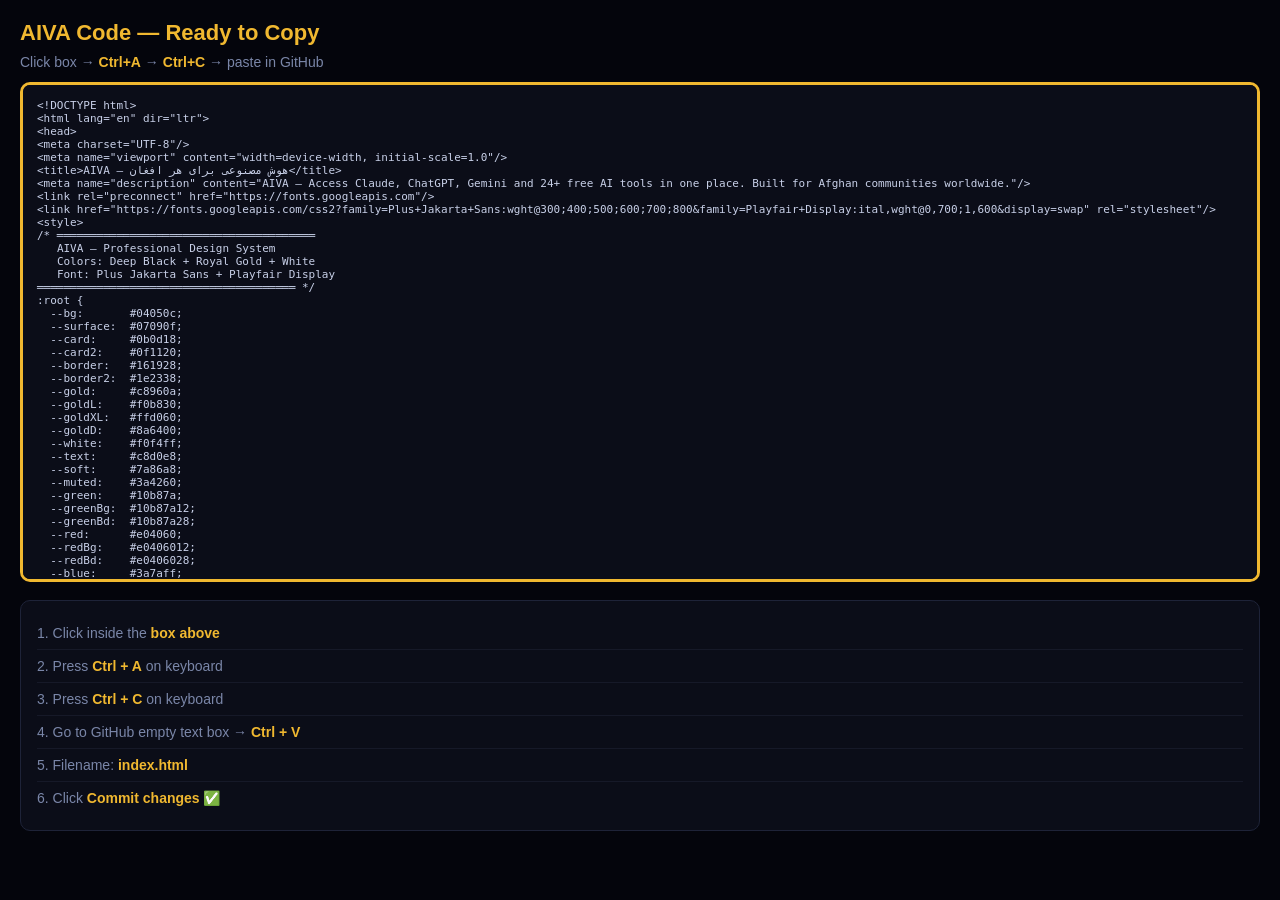
==== index.html @ d51c68e6 "Create index.html" ====
<!DOCTYPE html>

<html>
<head>
<meta charset="UTF-8"/>
<meta name="viewport" content="width=device-width, initial-scale=1.0"/>
<title>AIVA Code</title>
<style>
* { box-sizing:border-box; margin:0; padding:0; }
body { background:#04050c; font-family:sans-serif; padding:20px; }
h1 { color:#f0b830; font-size:22px; margin-bottom:8px; }
p { color:#7a86a8; font-size:14px; margin-bottom:12px; }
textarea {
  width:100%; height:500px;
  background:#0b0d18; border:3px solid #f0b830;
  color:#c8d0e8; padding:14px; border-radius:10px;
  font-size:11px; font-family:monospace; resize:none;
}
.box { background:#0b0d18; border:1px solid #1e2338; border-radius:10px; padding:16px; margin-top:14px; }
.step { font-size:14px; color:#7a86a8; padding:8px 0; border-bottom:1px solid #161928; }
.step:last-child{border:none;}
strong { color:#f0b830; }
</style>
</head>
<body>
<h1>AIVA Code — Ready to Copy</h1>
<p>Click box → <strong>Ctrl+A</strong> → <strong>Ctrl+C</strong> → paste in GitHub</p>
<textarea id="t" onclick="this.focus();this.select()">&lt;!DOCTYPE html&gt;
&lt;html lang=&quot;en&quot; dir=&quot;ltr&quot;&gt;
&lt;head&gt;
&lt;meta charset=&quot;UTF-8&quot;/&gt;
&lt;meta name=&quot;viewport&quot; content=&quot;width=device-width, initial-scale=1.0&quot;/&gt;
&lt;title&gt;AIVA — هوش مصنوعی برای هر افغان&lt;/title&gt;
&lt;meta name=&quot;description&quot; content=&quot;AIVA — Access Claude, ChatGPT, Gemini and 24+ free AI tools in one place. Built for Afghan communities worldwide.&quot;/&gt;
&lt;link rel=&quot;preconnect&quot; href=&quot;https://fonts.googleapis.com&quot;/&gt;
&lt;link href=&quot;https://fonts.googleapis.com/css2?family=Plus+Jakarta+Sans:wght@300;400;500;600;700;800&amp;family=Playfair+Display:ital,wght@0,700;1,600&amp;display=swap&quot; rel=&quot;stylesheet&quot;/&gt;
&lt;style&gt;
/* ═══════════════════════════════════════
   AIVA — Professional Design System
   Colors: Deep Black + Royal Gold + White
   Font: Plus Jakarta Sans + Playfair Display
═══════════════════════════════════════ */
:root {
  --bg:       #04050c;
  --surface:  #07090f;
  --card:     #0b0d18;
  --card2:    #0f1120;
  --border:   #161928;
  --border2:  #1e2338;
  --gold:     #c8960a;
  --goldL:    #f0b830;
  --goldXL:   #ffd060;
  --goldD:    #8a6400;
  --white:    #f0f4ff;
  --text:     #c8d0e8;
  --soft:     #7a86a8;
  --muted:    #3a4260;
  --green:    #10b87a;
  --greenBg:  #10b87a12;
  --greenBd:  #10b87a28;
  --red:      #e04060;
  --redBg:    #e0406012;
  --redBd:    #e0406028;
  --blue:     #3a7aff;
  --blueBg:   #3a7aff12;
  --blueBd:   #3a7aff28;
  --radius:   16px;
  --radiusSm: 10px;
  --shadow:   0 24px 60px rgba(0,0,0,0.5);
}

/* ── RESET ── */
*, *::before, *::after { box-sizing: border-box; margin: 0; padding: 0; }
html { scroll-behavior: smooth; }
body {
background: var(–bg);
color: var(–text);
font-family: 'Plus Jakarta Sans', sans-serif;
font-size: 15px;
line-height: 1.6;
overflow-x: hidden;
}
a { text-decoration: none; color: inherit; }
button { cursor: pointer; font-family: inherit; }
img { max-width: 100%; }
::-webkit-scrollbar { width: 5px; }
::-webkit-scrollbar-track { background: var(–bg); }
::-webkit-scrollbar-thumb { background: var(–gold)50; border-radius: 3px; }
::selection { background: var(–gold)25; color: var(–white); }

/* ── BACKGROUND ── */
.bg-wrap {
position: fixed; inset: 0; z-index: 0; pointer-events: none; overflow: hidden;
}
.bg-grid {
position: absolute; inset: 0;
background-image:
linear-gradient(var(–border) 1px, transparent 1px),
linear-gradient(90deg, var(–border) 1px, transparent 1px);
background-size: 48px 48px;
mask-image: radial-gradient(ellipse 80% 60% at 50% 0%, black 0%, transparent 80%);
opacity: .6;
}
.bg-orb1 {
position: absolute; top: -200px; left: 50%;
transform: translateX(-50%);
width: 900px; height: 600px;
background: radial-gradient(ellipse, var(–gold)0a 0%, transparent 70%);
border-radius: 50%;
animation: breathe 8s ease-in-out infinite;
}
.bg-orb2 {
position: absolute; bottom: 0; right: -100px;
width: 500px; height: 500px;
background: radial-gradient(circle, var(–blue)06 0%, transparent 70%);
border-radius: 50%;
animation: breathe 12s ease-in-out 3s infinite;
}
.bg-line {
position: absolute; top: 0; left: 50%; width: 1px; height: 40%;
background: linear-gradient(to bottom, var(–gold)30, transparent);
transform: translateX(-50%);
}
@keyframes breathe { 0%,100%{opacity:.5;transform:translateX(-50%) scale(1)} 50%{opacity:1;transform:translateX(-50%) scale(1.05)} }

/* ── LANGUAGE SWITCHER ── */
.lang-bar {
position: fixed; top: 0; left: 0; right: 0; z-index: 200;
background: var(–surface);
border-bottom: 1px solid var(–border);
padding: 0 clamp(1rem,4vw,3rem);
height: 36px;
display: flex; align-items: center; justify-content: space-between;
}
.lang-bar-left {
font-size: 12px; color: var(–muted); font-weight: 500; letter-spacing: .5px;
}
.lang-bar-left span { color: var(–gold); }
.lang-btns { display: flex; gap: 4px; }
.lang-btn {
background: transparent; border: 1px solid transparent;
color: var(–soft); padding: 3px 12px; border-radius: 6px;
font-size: 12px; font-weight: 600; letter-spacing: .5px;
transition: all .2s;
}
.lang-btn.active {
background: var(–gold)15; border-color: var(–gold)40; color: var(–goldL);
}
.lang-btn:hover:not(.active) { color: var(–text); border-color: var(–border2); }

/* ── NAV ── */
nav {
position: fixed; top: 36px; left: 0; right: 0; z-index: 100;
padding: 0 clamp(1rem,4vw,3rem);
transition: all .3s ease;
}
nav.scrolled {
background: rgba(4,5,12,.96);
backdrop-filter: blur(24px);
border-bottom: 1px solid var(–border);
box-shadow: 0 4px 40px rgba(0,0,0,.4);
}
.nav-inner {
max-width: 1280px; margin: 0 auto;
display: flex; align-items: center; justify-content: space-between;
height: 70px;
}
.logo { display: flex; align-items: center; gap: 14px; }
.logo-mark {
width: 44px; height: 44px; border-radius: 12px;
background: linear-gradient(135deg, var(–gold), var(–goldD));
display: flex; align-items: center; justify-content: center;
box-shadow: 0 0 0 1px var(–gold)30, 0 8px 32px var(–gold)25;
flex-shrink: 0;
}
.logo-mark-text {
font-size: 18px; font-weight: 800; color: #04050c;
font-family: 'Plus Jakarta Sans', sans-serif; letter-spacing: -1px;
}
.logo-text-wrap { line-height: 1; }
.logo-name {
font-size: 22px; font-weight: 800; color: var(–white);
letter-spacing: -0.5px;
}
.logo-name span { color: var(–goldL); }
.logo-tagline { font-size: 11px; color: var(–muted); letter-spacing: 2px; margin-top: 2px; }
.nav-links { display: flex; align-items: center; gap: 2px; }
.nav-link {
background: transparent; border: none;
color: var(–soft); padding: 8px 16px; border-radius: 8px;
font-size: 14px; font-weight: 500;
transition: all .2s; white-space: nowrap;
}
.nav-link:hover { color: var(–text); background: var(–card); }
.nav-cta {
background: linear-gradient(135deg, var(–gold), var(–goldD));
color: #04050c; padding: 10px 24px; border-radius: 10px;
font-size: 14px; font-weight: 700; border: none;
box-shadow: 0 4px 24px var(–gold)35;
transition: all .25s; white-space: nowrap; margin-left: 8px;
}
.nav-cta:hover { transform: translateY(-2px); box-shadow: 0 8px 32px var(–gold)50; }
.hamburger { display: none; background: none; border: none; color: var(–text); font-size: 22px; }

/* ── HERO ── */
.hero {
min-height: 100vh; display: flex; flex-direction: column;
align-items: center; justify-content: center;
padding: 180px clamp(1rem,4vw,3rem) 100px;
text-align: center; position: relative; z-index: 1;
}
.hero-badge {
display: inline-flex; align-items: center; gap: 10px;
background: var(–gold)0f; border: 1px solid var(–gold)30;
border-radius: 100px; padding: 8px 22px; margin-bottom: 36px;
animation: fadeUp .7s ease both;
}
.hero-badge-dot {
width: 6px; height: 6px; border-radius: 50%;
background: var(–green); animation: pulse 2s infinite;
}
.hero-badge-text { font-size: 13px; color: var(–goldL); font-weight: 600; letter-spacing: .5px; }
.hero-title {
font-family: 'Playfair Display', serif;
font-size: clamp(52px, 9vw, 110px);
font-weight: 700; line-height: 1.0;
color: var(–white); margin-bottom: 8px;
animation: fadeUp .8s ease .06s both;
letter-spacing: -2px;
}
.hero-title-accent {
font-style: italic; color: var(–goldL);
background: linear-gradient(90deg, var(–gold), var(–goldXL), var(–gold));
background-size: 200%; -webkit-background-clip: text;
-webkit-text-fill-color: transparent;
animation: fadeUp .8s ease .06s both, shimmer 4s linear infinite;
}
.hero-dari {
font-size: clamp(16px,2.5vw,22px); color: var(–gold);
font-weight: 300; margin-bottom: 28px; letter-spacing: 3px;
animation: fadeUp .8s ease .1s both; opacity: .8;
}
.hero-sub {
font-size: clamp(16px,2vw,19px); color: var(–soft);
max-width: 580px; line-height: 1.85; font-weight: 300;
margin-bottom: 52px; animation: fadeUp .8s ease .14s both;
}
.hero-sub strong { color: var(–text); font-weight: 600; }
.hero-actions {
display: flex; gap: 14px; flex-wrap: wrap;
justify-content: center; margin-bottom: 80px;
animation: fadeUp .8s ease .18s both;
}
.btn-gold {
background: linear-gradient(135deg, var(–gold), var(–goldD));
color: #04050c; border: none; padding: 16px 44px;
border-radius: 12px; font-size: 16px; font-weight: 700;
font-family: inherit; box-shadow: 0 8px 36px var(–gold)40;
transition: all .3s; white-space: nowrap;
}
.btn-gold:hover { transform: translateY(-3px); box-shadow: 0 14px 48px var(–gold)55; }
.btn-outline {
background: transparent; color: var(–text);
border: 1px solid var(–border2); padding: 16px 44px;
border-radius: 12px; font-size: 16px; font-weight: 500;
font-family: inherit; transition: all .3s; white-space: nowrap;
}
.btn-outline:hover { border-color: var(–gold)60; color: var(–goldL); background: var(–gold)06; }

/* ── STATS ── */
.hero-stats {
display: flex; flex-wrap: wrap; justify-content: center;
animation: fadeUp .8s ease .22s both;
border: 1px solid var(–border2); border-radius: 20px;
overflow: hidden; background: var(–card);
}
.stat-item {
padding: 24px 44px; text-align: center;
border-right: 1px solid var(–border2);
}
.stat-item:last-child { border-right: none; }
.stat-n {
font-family: 'Playfair Display', serif;
font-size: 42px; color: var(–goldL); line-height: 1; font-weight: 700;
}
.stat-l {
font-size: 11px; color: var(–muted); letter-spacing: 2px;
text-transform: uppercase; margin-top: 6px; font-weight: 600;
}

/* ── SECTION ── */
.section { position: relative; z-index: 1; }
.section-inner {
max-width: 1280px; margin: 0 auto;
padding: 90px clamp(1rem,4vw,3rem);
}
.section-header { margin-bottom: 52px; }
.section-eyebrow {
display: inline-flex; align-items: center; gap: 8px;
font-size: 12px; color: var(–gold); font-weight: 700;
letter-spacing: 3px; text-transform: uppercase; margin-bottom: 16px;
}
.section-eyebrow::before {
content: ''; width: 24px; height: 1px; background: var(–gold);
}
.section-title {
font-family: 'Playfair Display', serif;
font-size: clamp(30px, 4.5vw, 52px);
color: var(–white); font-weight: 700; margin-bottom: 16px;
letter-spacing: -1px;
}
.section-sub {
font-size: 17px; color: var(–soft); font-weight: 300;
max-width: 520px; line-height: 1.8;
}

/* ── SEARCH + FILTER ── */
.tools-controls { margin-bottom: 40px; }
.search-box {
position: relative; margin-bottom: 20px; max-width: 440px;
}
.search-icon-el {
position: absolute; left: 18px; top: 50%; transform: translateY(-50%);
color: var(–muted); font-size: 16px; pointer-events: none;
}
.search-input {
width: 100%; background: var(–card);
border: 1px solid var(–border2); border-radius: 12px;
color: var(–text); padding: 14px 18px 14px 48px;
font-family: inherit; font-size: 15px; outline: none;
transition: border-color .2s, box-shadow .2s;
}
.search-input::placeholder { color: var(–muted); }
.search-input:focus {
border-color: var(–gold)60;
box-shadow: 0 0 0 3px var(–gold)10;
}
.filter-row { display: flex; gap: 8px; flex-wrap: wrap; }
.filter-btn {
background: transparent; border: 1px solid var(–border2);
color: var(–soft); padding: 8px 18px; border-radius: 100px;
font-size: 13px; font-weight: 600; font-family: inherit;
transition: all .2s; letter-spacing: .3px;
}
.filter-btn:hover { color: var(–text); border-color: var(–border2); background: var(–card2); }
.filter-btn.active {
background: var(–gold); color: #04050c;
border-color: var(–gold); font-weight: 700;
}

/* ── TOOL CARDS ── */
.tools-grid {
display: grid;
grid-template-columns: repeat(auto-fill, minmax(290px, 1fr));
gap: 16px;
}
.tool-card {
background: var(–card); border: 1px solid var(–border2);
border-radius: var(–radius); padding: 24px;
display: flex; flex-direction: column;
transition: all .3s ease; position: relative; overflow: hidden;
cursor: pointer;
}
.tool-card::after {
content: ''; position: absolute;
top: 0; left: 0; right: 0; height: 2px;
background: linear-gradient(90deg, var(–ac, var(–gold)), transparent);
opacity: 0; transition: opacity .3s;
}
.tool-card:hover {
border-color: var(–ac, var(–gold))50;
transform: translateY(-4px);
box-shadow: 0 20px 50px rgba(0,0,0,.4), 0 0 0 1px var(–ac, var(–gold))20;
background: var(–card2);
}
.tool-card:hover::after { opacity: 1; }
.card-top {
display: flex; align-items: flex-start;
justify-content: space-between; margin-bottom: 18px;
}
.card-icon {
width: 50px; height: 50px; border-radius: 13px;
display: flex; align-items: center; justify-content: center;
font-size: 24px; flex-shrink: 0;
border: 1px solid rgba(255,255,255,.06);
}
.card-badge {
font-size: 10px; font-weight: 700; padding: 4px 10px;
border-radius: 20px; letter-spacing: 1px; text-transform: uppercase;
white-space: nowrap;
}
.badge-free { background: var(–greenBg); color: var(–green); border: 1px solid var(–greenBd); }
.badge-freemium { background: var(–gold)12; color: var(–goldL); border: 1px solid var(–gold)28; }
.badge-paid { background: var(–redBg); color: var(–red); border: 1px solid var(–redBd); }
.card-name {
font-size: 17px; font-weight: 700; color: var(–white);
margin-bottom: 3px; letter-spacing: -.3px;
}
.card-maker { font-size: 12px; color: var(–muted); font-weight: 500; margin-bottom: 12px; }
.card-desc { font-size: 13px; color: var(–soft); line-height: 1.75; flex: 1; margin-bottom: 18px; }
.card-footer { display: flex; align-items: center; justify-content: space-between; }
.card-tag {
font-size: 11px; font-weight: 600; padding: 4px 10px;
border-radius: 20px; letter-spacing: .5px;
}
.card-open {
display: flex; align-items: center; gap: 6px;
font-size: 13px; font-weight: 600; color: var(–soft);
transition: all .2s;
}
.tool-card:hover .card-open { color: var(–white); }
.card-arrow { transition: transform .2s; }
.tool-card:hover .card-arrow { transform: translateX(4px); }

/* ── DIVIDER ── */
.divider {
border: none; border-top: 1px solid var(–border);
margin: 0; position: relative; z-index: 1;
}

/* ── HOW IT WORKS ── */
.how-grid {
display: grid; grid-template-columns: repeat(auto-fill, minmax(240px, 1fr));
gap: 20px;
}
.how-card {
background: var(–card); border: 1px solid var(–border2);
border-radius: var(–radius); padding: 32px 26px;
position: relative; overflow: hidden;
}
.how-card::before {
content: attr(data-n);
position: absolute; bottom: -10px; right: 10px;
font-family: 'Playfair Display', serif;
font-size: 80px; font-weight: 700; color: var(–border2);
line-height: 1; pointer-events: none;
}
.how-icon { font-size: 32px; margin-bottom: 20px; }
.how-title { font-size: 17px; font-weight: 700; color: var(–white); margin-bottom: 10px; }
.how-desc { font-size: 14px; color: var(–soft); line-height: 1.8; }

/* ── EARN CARDS ── */
.earn-grid {
display: grid; grid-template-columns: repeat(auto-fill, minmax(260px, 1fr));
gap: 16px; margin-bottom: 40px;
}
.earn-card {
background: var(–card); border: 1px solid var(–border2);
border-radius: var(–radius); padding: 28px 24px;
position: relative;
}
.earn-top-bar {
height: 3px; border-radius: 2px; margin-bottom: 24px;
background: linear-gradient(90deg, var(–gold), var(–goldD));
}
.earn-icon { font-size: 28px; margin-bottom: 14px; }
.earn-title { font-size: 17px; font-weight: 700; color: var(–white); margin-bottom: 8px; }
.earn-desc { font-size: 13px; color: var(–soft); line-height: 1.8; margin-bottom: 14px; }
.earn-amount {
font-family: 'Playfair Display', serif;
font-size: 18px; color: var(–goldL); font-weight: 700;
}

/* ── REVENUE TABLE ── */
.rev-table-wrap {
background: var(–card); border: 1px solid var(–border2);
border-radius: var(–radius); overflow: hidden;
}
.rev-table-head {
padding: 20px 28px; border-bottom: 1px solid var(–border2);
display: flex; align-items: center; justify-content: space-between;
}
.rev-table-title { font-size: 17px; font-weight: 700; color: var(–white); }
table { width: 100%; border-collapse: collapse; }
th {
padding: 14px 20px; text-align: left;
font-size: 11px; color: var(–gold); font-weight: 700;
letter-spacing: 1.5px; text-transform: uppercase;
background: var(–surface); border-bottom: 1px solid var(–border2);
}
td { padding: 16px 20px; font-size: 14px; border-bottom: 1px solid var(–border); }
tr:last-child td { border-bottom: none; }
tr:nth-child(even) td { background: var(–surface)80; }
.td-period { color: var(–text); font-weight: 500; }
.td-muted { color: var(–muted); }
.td-earn { font-weight: 700; }

/* ── LAUNCH STEPS ── */
.steps-wrap { display: flex; flex-direction: column; gap: 14px; }
.step-card {
background: var(–card); border: 1px solid var(–border2);
border-radius: var(–radius); padding: 24px 28px;
display: flex; align-items: flex-start; gap: 22px;
transition: border-color .2s;
}
.step-card:hover { border-color: var(–gold)40; }
.step-n {
font-family: 'Playfair Display', serif;
font-size: 40px; color: var(–gold)25; line-height: 1;
flex-shrink: 0; min-width: 44px; font-weight: 700;
}
.step-line { height: 3px; width: 40px; border-radius: 2px; margin-bottom: 12px; }
.step-title { font-size: 17px; font-weight: 700; color: var(–white); margin-bottom: 8px; }
.step-desc { font-size: 14px; color: var(–soft); line-height: 1.8; }
.step-desc a { color: var(–goldL); font-weight: 600; }
.step-desc a:hover { text-decoration: underline; }
.step-pill {
display: inline-block; margin-top: 10px;
background: var(–greenBg); color: var(–green);
border: 1px solid var(–greenBd);
padding: 3px 12px; border-radius: 20px;
font-size: 12px; font-weight: 700;
}

/* ── FOOTER ── */
footer {
background: var(–surface); border-top: 1px solid var(–border);
padding: 60px clamp(1rem,4vw,3rem) 32px;
position: relative; z-index: 1;
}
.footer-inner { max-width: 1280px; margin: 0 auto; }
.footer-top {
display: grid; grid-template-columns: 1.4fr 1fr 1fr 1fr;
gap: 40px; margin-bottom: 52px;
}
.footer-brand-desc { font-size: 14px; color: var(–muted); line-height: 1.9; margin-top: 18px; max-width: 280px; }
.footer-dari { font-size: 16px; color: var(–gold)80; margin-top: 14px; letter-spacing: 1px; }
.footer-flags { display: flex; gap: 6px; flex-wrap: wrap; margin-top: 14px; font-size: 22px; }
.footer-col-title {
font-size: 11px; color: var(–gold); font-weight: 700;
letter-spacing: 3px; text-transform: uppercase; margin-bottom: 20px;
}
.footer-link {
display: block; font-size: 14px; color: var(–muted);
margin-bottom: 10px; transition: color .2s; font-weight: 400;
}
.footer-link:hover { color: var(–goldL); }
.footer-bottom {
border-top: 1px solid var(–border); padding-top: 24px;
display: flex; justify-content: space-between;
align-items: center; flex-wrap: wrap; gap: 12px;
}
.footer-copy { font-size: 13px; color: var(–muted); }
.footer-love { font-size: 13px; color: var(–muted); }
.footer-love span { color: var(–gold); }

/* ── ANIMATIONS ── */
@keyframes fadeUp { from{opacity:0;transform:translateY(30px)} to{opacity:1;transform:translateY(0)} }
@keyframes pulse { 0%,100%{opacity:1;transform:scale(1)} 50%{opacity:.4;transform:scale(.85)} }
@keyframes shimmer { from{background-position:-200% center} to{background-position:200% center} }
.fade-up { opacity:0; transform:translateY(24px); transition:opacity .7s ease, transform .7s ease; }
.fade-up.show { opacity:1; transform:translateY(0); }

/* ── DARK SECTION ── */
.section-dark { background: var(–surface); border-top: 1px solid var(–border); border-bottom: 1px solid var(–border); }

/* ── RESPONSIVE ── */
@media (max-width: 900px) {
.footer-top { grid-template-columns: 1fr 1fr; }
.nav-links { display: none; }
.hamburger { display: block; }
}
@media (max-width: 600px) {
.stat-item { padding: 18px 24px; }
.stat-n { font-size: 32px; }
.hero-actions { flex-direction: column; align-items: stretch; }
.btn-gold, .btn-outline { text-align: center; }
.footer-top { grid-template-columns: 1fr; }
.step-card { flex-direction: column; gap: 8px; }
}

/* ── NO RESULTS ── */
.no-results {
grid-column: 1/-1; text-align: center; padding: 80px 20px;
color: var(–muted);
}
.no-results-icon { font-size: 48px; margin-bottom: 16px; }
.no-results-text { font-size: 18px; font-weight: 600; color: var(–soft); margin-bottom: 8px; }
.no-results-sub { font-size: 14px; }
</style>
</head>
<body>

<!– BG –>
<div class="bg-wrap">
<div class="bg-grid"></div>
<div class="bg-orb1"></div>
<div class="bg-orb2"></div>
<div class="bg-line"></div>
</div>

<!– LANGUAGE BAR –>
<div class="lang-bar">
<div class="lang-bar-left" id="langBarText">🇦🇫 Built for <span>Afghan communities</span> worldwide</div>
<div class="lang-btns">
<button class="lang-btn active" onclick="setLang('en')">EN</button>
<button class="lang-btn" onclick="setLang('fa')">دری</button>
<button class="lang-btn" onclick="setLang('ps')">پښتو</button>
</div>
</div>

<!– NAV –>
<nav id="navbar">
<div class="nav-inner">
<a class="logo" href="#top">
<div class="logo-mark"><span class="logo-mark-text">AI</span></div>
<div class="logo-text-wrap">
<div class="logo-name">AI<span>VA</span></div>
<div class="logo-tagline" id="navTagline">هوش مصنوعی برای هر افغان</div>
</div>
</a>
<div class="nav-links" id="navLinks">
<button class="nav-link" onclick="scrollTo('tools')" id="nl1">All Tools</button>
<button class="nav-link" onclick="scrollTo('how')" id="nl2">How It Works</button>
<button class="nav-link" onclick="scrollTo('earn')" id="nl3">Earn Money</button>
<button class="nav-link" onclick="scrollTo('launch')" id="nl4">Launch Free</button>
</div>
<button class="nav-cta" id="navCta" onclick="scrollTo('tools')">Browse Free Tools →</button>
<button class="hamburger" onclick="toggleMenu()">☰</button>
</div>
</nav>

<!– HERO –>
<div class="hero" id="top">
<div class="hero-badge">
<div class="hero-badge-dot"></div>
<span class="hero-badge-text" id="heroBadge">🇦🇫 Free AI Tools for Afghan Communities</span>
</div>
<h1 class="hero-title">
<span id="heroLine1">All AI,</span><br/>
<span class="hero-title-accent" id="heroLine2">One Place</span>
</h1>
<div class="hero-dari" id="heroDari">Claude · Gemini · ChatGPT · و بیشتر</div>
<p class="hero-sub" id="heroSub">
Click any AI tool — go directly to its <strong>free version</strong>.
No account needed here. No payment. Just pick your AI and start — in Dari, Pashto or English.
</p>
<div class="hero-actions">
<button class="btn-gold" onclick="scrollTo('tools')" id="heroCta1">Browse All Free Tools →</button>
<button class="btn-outline" onclick="scrollTo('how')" id="heroCta2">How It Works</button>
</div>
<div class="hero-stats">
<div class="stat-item">
<div class="stat-n">26</div>
<div class="stat-l" id="stat1">Free AI Tools</div>
</div>
<div class="stat-item">
<div class="stat-n">$0</div>
<div class="stat-l" id="stat2">To Use</div>
</div>
<div class="stat-item">
<div class="stat-n">3</div>
<div class="stat-l" id="stat3">Languages</div>
</div>
<div class="stat-item">
<div class="stat-n">50M+</div>
<div class="stat-l" id="stat4">Afghan Speakers</div>
</div>
</div>
</div>

<!– TOOLS SECTION –>
<section class="section" id="tools">
<div class="section-inner">
<div class="section-header">
<div class="section-eyebrow" id="toolsEyebrow">26 Free Tools</div>
<h2 class="section-title" id="toolsTitle">Every Free AI Tool</h2>
<p class="section-sub" id="toolsSub">Click any card — opens the tool directly in a new tab. Free versions always shown first.</p>
</div>
<div class="tools-controls">
<div class="search-box">
<span class="search-icon-el">🔍</span>
<input class="search-input" id="searchInput" placeholder="Search AI tools…" oninput="renderTools()"/>
</div>
<div class="filter-row" id="filterRow">
<button class="filter-btn active" onclick="setFilter(this,'all')" id="f0">All</button>
<button class="filter-btn" onclick="setFilter(this,'chat')" id="f1">💬 Chat AI</button>
<button class="filter-btn" onclick="setFilter(this,'image')" id="f2">🎨 Image AI</button>
<button class="filter-btn" onclick="setFilter(this,'write')" id="f3">✍️ Writing</button>
<button class="filter-btn" onclick="setFilter(this,'code')" id="f4">💻 Coding</button>
<button class="filter-btn" onclick="setFilter(this,'video')" id="f5">🎬 Video</button>
<button class="filter-btn" onclick="setFilter(this,'voice')" id="f6">🎵 Music & Voice</button>
<button class="filter-btn" onclick="setFilter(this,'research')" id="f7">🔬 Research</button>
</div>
</div>
<div class="tools-grid" id="toolsGrid"></div>
</div>
</section>

<hr class="divider"/>

<!– HOW IT WORKS –>
<section class="section section-dark" id="how">
<div class="section-inner">
<div class="section-header">
<div class="section-eyebrow" id="howEyebrow">Simple Process</div>
<h2 class="section-title" id="howTitle">How AIVA Works</h2>
<p class="section-sub" id="howSub">Three steps. No technical knowledge needed.</p>
</div>
<div class="how-grid">
<div class="how-card fade-up" data-n="1">
<div class="how-icon">🌐</div>
<div class="how-title" id="how1t">Visit AIVA</div>
<div class="how-desc" id="how1d">Come to AIVA — your one-stop directory for every free AI tool available online. Bookmark it as your AI home base.</div>
</div>
<div class="how-card fade-up" data-n="2">
<div class="how-icon">🔍</div>
<div class="how-title" id="how2t">Find Your Tool</div>
<div class="how-desc" id="how2d">Browse by category or search by name. Filter by Chat AI, Image AI, Writing, Coding, Video and more.</div>
</div>
<div class="how-card fade-up" data-n="3">
<div class="how-icon">🚀</div>
<div class="how-title" id="how3t">Click & Use Free</div>
<div class="how-desc" id="how3d">Click any card — opens Claude, ChatGPT, Gemini or any other tool directly in a new tab. Use the free version instantly.</div>
</div>
<div class="how-card fade-up" data-n="4">
<div class="how-icon">🔖</div>
<div class="how-title" id="how4t">Come Back</div>
<div class="how-desc" id="how4d">We update the list weekly with new AI tools. Bookmark AIVA — new tools added every week so you never miss anything.</div>
</div>
</div>
</div>
</section>

<hr class="divider"/>

<!– EARN –>
<section class="section" id="earn">
<div class="section-inner">
<div class="section-header">
<div class="section-eyebrow" id="earnEyebrow">For Site Owner</div>
<h2 class="section-title" id="earnTitle">How You Earn Money</h2>
<p class="section-sub" id="earnSub">You don't build AI. You just connect people to it. Here's how the money flows.</p>
</div>
<div class="earn-grid">
<div class="earn-card fade-up">
<div class="earn-top-bar"></div>
<div class="earn-icon">📢</div>
<div class="earn-title" id="e1t">Google AdSense</div>
<div class="earn-desc" id="e1d">Show ads on your directory. Every visitor earns you money automatically. Apply once you have 50+ daily visitors. No effort after setup.</div>
<div class="earn-amount">$2–8 per 1,000 visitors</div>
</div>
<div class="earn-card fade-up" style="–earn-clr:var(–green)">
<div class="earn-top-bar" style="background:linear-gradient(90deg,var(–green),var(–greenD,#006a3a))"></div>
<div class="earn-icon">🔗</div>
<div class="earn-title" id="e2t">Affiliate Links</div>
<div class="earn-desc" id="e2d">When a visitor upgrades to Claude Pro, ChatGPT Plus, or Canva Pro through your link — you earn commission automatically.</div>
<div class="earn-amount">$10–50 per paid signup</div>
</div>
<div class="earn-card fade-up">
<div class="earn-top-bar" style="background:linear-gradient(90deg,var(–blue),#1a4aaa)"></div>
<div class="earn-icon">⭐</div>
<div class="earn-title" id="e3t">Featured Listings</div>
<div class="earn-desc" id="e3d">AI companies pay to be featured at the top of your directory. This income grows as your traffic grows. Start outreach at 5,000 visitors.</div>
<div class="earn-amount">$50–500/mo per sponsor</div>
</div>
<div class="earn-card fade-up">
<div class="earn-top-bar" style="background:linear-gradient(90deg,#a855f7,#6030a0)"></div>
<div class="earn-icon">📧</div>
<div class="earn-title" id="e4t">Newsletter</div>
<div class="earn-desc" id="e4d">Collect emails. Send a weekly "Best New AI Tools" newsletter. Sell newsletter sponsorships to AI companies at scale.</div>
<div class="earn-amount">$100–2,000/mo at scale</div>
</div>
</div>
<!– Revenue Table –>
<div class="rev-table-wrap fade-up">
<div class="rev-table-head">
<div class="rev-table-title" id="revTitle">📊 Realistic Revenue Timeline</div>
<div style="font-size:13px;color:var(–muted)" id="revNote">Conservative estimates</div>
</div>
<div style="overflow-x:auto">
<table>
<thead>
<tr>
<th id="th1">Period</th>
<th id="th2">Visitors/Month</th>
<th id="th3">AdSense</th>
<th id="th4">Affiliates</th>
<th id="th5">Total/Month</th>
</tr>
</thead>
<tbody id="revBody"></tbody>
</table>
</div>
</div>
</div>
</section>

<hr class="divider"/>

<!– LAUNCH –>
<section class="section section-dark" id="launch">
<div class="section-inner">
<div class="section-header">
<div class="section-eyebrow" id="launchEyebrow">Zero Investment</div>
<h2 class="section-title" id="launchTitle">Go Live This Weekend — Free</h2>
<p class="section-sub" id="launchSub">This file IS your complete website. Here is how to put it online for $0.</p>
</div>
<div class="steps-wrap" id="stepsWrap"></div>
</div>
</section>

<!– FOOTER –>
<footer>
<div class="footer-inner">
<div class="footer-top">
<div>
<a class="logo" href="#top">
<div class="logo-mark"><span class="logo-mark-text">AI</span></div>
<div class="logo-text-wrap">
<div class="logo-name">AI<span>VA</span></div>
<div class="logo-tagline">هوش مصنوعی برای هر افغان</div>
</div>
</a>
<p class="footer-brand-desc" id="footerDesc">Free AI tools directory for Afghan communities worldwide. All tools in one place — Dari, Pashto & English.</p>
<div class="footer-dari" id="footerDari">وا — هوش مصنوعی برای همه ❤️</div>
<div class="footer-flags">🇦🇫 🇵🇰 🇮🇷 🇩🇪 🇺🇸 🇬🇧 🇨🇦 🇦🇺</div>
</div>
<div>
<div class="footer-col-title" id="fc1">Categories</div>
<a class="footer-link" href="#tools">💬 Chat AI</a>
<a class="footer-link" href="#tools">🎨 Image AI</a>
<a class="footer-link" href="#tools">✍️ Writing</a>
<a class="footer-link" href="#tools">💻 Coding</a>
<a class="footer-link" href="#tools">🎬 Video</a>
<a class="footer-link" href="#tools">🎵 Music & Voice</a>
</div>
<div>
<div class="footer-col-title" id="fc2">For Owners</div>
<a class="footer-link" href="#earn">How to Earn</a>
<a class="footer-link" href="#launch">Launch Guide</a>
<a class="footer-link" href="https://adsense.google.com" target="_blank">Google AdSense</a>
<a class="footer-link" href="https://github.com" target="_blank">Free Hosting</a>
<a class="footer-link" href="https://vercel.com" target="_blank">Vercel (Better)</a>
</div>
<div>
<div class="footer-col-title" id="fc3">Top AI Tools</div>
<a class="footer-link" href="https://claude.ai" target="_blank">Claude</a>
<a class="footer-link" href="https://chat.openai.com" target="_blank">ChatGPT</a>
<a class="footer-link" href="https://gemini.google.com" target="_blank">Gemini</a>
<a class="footer-link" href="https://copilot.microsoft.com" target="_blank">Copilot</a>
<a class="footer-link" href="https://www.perplexity.ai" target="_blank">Perplexity</a>
</div>
</div>
<div class="footer-bottom">
<div class="footer-copy" id="footerCopy">© 2025 AIVA · Free forever · د افغان ولس خدمت ته</div>
<div class="footer-love" id="footerLove">Made with <span>❤️</span> for 50M+ Afghan speakers</div>
</div>
</div>
</footer>

<script>
/* ═══════════════════════════════════════════════════
AIVA — Complete JavaScript
• 26 AI Tools
• 3 Languages (English, Dari, Pashto)
• Search + Filter
• Scroll animations
• Revenue table
• Launch steps
═══════════════════════════════════════════════════ */

// ── TOOLS DATA ─────────────────────────────────────
const TOOLS = [
// CHAT
{name:"Claude",       maker:"Anthropic",     cat:"chat",    icon:"◆",  bg:"#1a0828", ic:"#c084fc", badge:"freemium", bl:"Free + Paid", desc:{en:"Most intelligent AI for writing, analysis & coding. Free tier with daily message limit.",fa:"هوشمندترین هوش مصنوعی برای نوشتن، تحلیل و کدنویسی. نسخه رایگان با محدودیت روزانه.",ps:"د لیکلو، تحلیل او کوډنویسۍ لپاره هوشمندترین هوش مصنوعي. وړیا نسخه."}, tag:"Best Quality", url:"https://claude.ai"},
{name:"ChatGPT",      maker:"OpenAI",        cat:"chat",    icon:"◉",  bg:"#001a0f", ic:"#10a37f", badge:"freemium", bl:"Free + Paid", desc:{en:"World's most popular AI. GPT-4o mini free. Excellent for almost any task you can think of.",fa:"محبوب‌ترین هوش مصنوعی جهان. GPT-4o رایگان. برای تقریباً هر کاری عالی است.",ps:"د نړۍ ترټولو مشهور هوش مصنوعي. GPT-4o وړیا. تقریباً د هر کار لپاره ښه."}, tag:"Most Popular", url:"https://chat.openai.com"},
{name:"Gemini",       maker:"Google",        cat:"chat",    icon:"♊",  bg:"#001428", ic:"#4a8aff", badge:"free",     bl:"Free",        desc:{en:"Google's powerful AI. Free with any Google account. Has real-time internet access for current info.",fa:"هوش مصنوعی قدرتمند گوگل. با حساب گوگل رایگان. دسترسی به اینترنت در زمان واقعی.",ps:"د ګوګل قوي هوش مصنوعي. د ګوګل اکاونټ سره وړیا. د انټرنټ سره ریال-ټایم لاسرسی."}, tag:"Has Internet", url:"https://gemini.google.com"},
{name:"Copilot",      maker:"Microsoft",     cat:"chat",    icon:"🪟",  bg:"#000f28", ic:"#0078d4", badge:"free",     bl:"Free",        desc:{en:"Microsoft's AI powered by GPT-4. Completely free with Microsoft account. Integrated with Bing.",fa:"هوش مصنوعی مایکروسافت با GPT-4. کاملاً رایگان با حساب مایکروسافت.",ps:"د مایکروسافټ هوش مصنوعي د GPT-4 سره. د مایکروسافټ اکاونټ سره بالکل وړیا."}, tag:"Free GPT-4", url:"https://copilot.microsoft.com"},
{name:"Grok",         maker:"xAI / X",       cat:"chat",    icon:"✦",  bg:"#0a0a0a", ic:"#e0e0e0", badge:"freemium", bl:"Free on X",   desc:{en:"Elon Musk's AI. Free on X (Twitter). Real-time internet access. Fewer restrictions than others.",fa:"هوش مصنوعی ایلان ماسک. در X رایگان. دسترسی به اینترنت واقعی. محدودیت کمتر.",ps:"د ایلان ماسک هوش مصنوعي. X کې وړیا. ریال-ټایم انټرنټ. لږ محدودیتونه."}, tag:"Real-time", url:"https://x.com/i/grok"},
{name:"Meta AI",      maker:"Meta",          cat:"chat",    icon:"∞",  bg:"#001a28", ic:"#0082fb", badge:"free",     bl:"Free",        desc:{en:"Meta's free AI. Available inside WhatsApp, Instagram and Facebook. No separate app needed.",fa:"هوش مصنوعی رایگان متا. در واتس‌اپ، اینستاگرام و فیسبوک موجود است.",ps:"د میټا وړیا هوش مصنوعي. د واټسپ، انسټاګرام او فیسبوک دننه شتون لري."}, tag:"On WhatsApp", url:"https://www.meta.ai"},
{name:"Mistral",      maker:"Mistral AI",    cat:"chat",    icon:"🌀",  bg:"#0a0018", ic:"#7c3aed", badge:"free",     bl:"Free",        desc:{en:"European AI alternative. Strong multilingual support. Privacy-friendly. Free to use with no limits.",fa:"جایگزین هوش مصنوعی اروپایی. پشتیبانی چندزبانه قوی. رایگان.",ps:"د اروپا هوش مصنوعي. قوي ملټي لینګوال ملاتړ. د محرمیت دوستانه. وړیا."}, tag:"Multilingual", url:"https://chat.mistral.ai"},
{name:"Perplexity",   maker:"Perplexity AI", cat:"research",icon:"🔬", bg:"#001428", ic:"#00c8e0", badge:"freemium", bl:"Free + Paid", desc:{en:"AI search engine with cited sources. Perfect for research. Shows where every answer comes from.",fa:"موتور جستجوی هوش مصنوعی با منابع ذکرشده. برای تحقیق عالی است.",ps:"د منابعو سره د هوش مصنوعي لټون انجن. د تحقیق لپاره عالي."}, tag:"Cites Sources", url:"https://www.perplexity.ai"},
{name:"You.com",      maker:"You.com",       cat:"research",icon:"🔭", bg:"#001420", ic:"#00c8a0", badge:"free",     bl:"Free",        desc:{en:"AI-powered search with multiple AI models. Free. Shows sources alongside AI answers clearly.",fa:"جستجوی مبتنی بر هوش مصنوعی با مدل‌های متعدد. رایگان. منابع را نشان می‌دهد.",ps:"د ډیرو هوش مصنوعي ماډلونو سره لټون. وړیا. منابع ښکاره کوي."}, tag:"Free Search", url:"https://you.com"},

// IMAGE
{name:"Bing Image Creator",maker:"Microsoft",cat:"image", icon:"🖼️", bg:"#000f28", ic:"#0078d4", badge:"free",     bl:"Free",        desc:{en:"DALL-E 3 image generation completely free. 15 fast credits daily. Just describe what you want.",fa:"تولید تصویر DALL-E 3 کاملاً رایگان. ۱۵ اعتبار سریع در روز.",ps:"DALL-E 3 انځور جوړول بالکل وړیا. ورځني ۱۵ چټک کریډیټونه."}, tag:"DALL-E 3 Free", url:"https://www.bing.com/images/create"},
{name:"Adobe Firefly", maker:"Adobe",        cat:"image",  icon:"🔥",  bg:"#1a0800", ic:"#ff4400", badge:"freemium",bl:"25 Free/mo",  desc:{en:"Adobe's AI image generator. 25 free monthly generations. Commercial use allowed. Professional quality.",fa:"مولد تصویر هوش مصنوعی ادوبی. ۲۵ نسل رایگان ماهانه. کیفیت حرفه‌ای.",ps:"د ادوبي هوش مصنوعي انځور جوړوونکی. ۲۵ وړیا ماهانه جنریشنونه."}, tag:"Commercial OK", url:"https://firefly.adobe.com"},
{name:"Canva AI",     maker:"Canva",         cat:"image",  icon:"✏️",  bg:"#00141a", ic:"#00c4cc", badge:"freemium",bl:"Free + Paid", desc:{en:"Design + AI in one place. Free tier includes image generation. Perfect for social media graphics.",fa:"طراحی و هوش مصنوعی در یک مکان. تولید تصویر رایگان. برای گرافیک شبکه اجتماعی.",ps:"ډیزاین + هوش مصنوعي یو ځای کې. وړیا انځور جوړول. د سوشل میډیا لپاره."}, tag:"Design + AI", url:"https://www.canva.com"},
{name:"Ideogram",     maker:"Ideogram",      cat:"image",  icon:"💡",  bg:"#140014", ic:"#c084fc", badge:"free",     bl:"10 Free/day", desc:{en:"10 free AI images per day. Best AI for text inside images. Great for posters and graphics with words.",fa:"۱۰ تصویر هوش مصنوعی رایگان در روز. بهترین برای متن داخل تصویر.",ps:"ورځني ۱۰ وړیا هوش مصنوعي انځورونه. د انځورونو دننه د متن لپاره غوره."}, tag:"Best Text AI", url:"https://ideogram.ai"},
{name:"Playground AI",maker:"Playground",   cat:"image",  icon:"🎭",  bg:"#0a0020", ic:"#8b5cf6", badge:"free",     bl:"100 Free/day",desc:{en:"100 free AI images every single day. No credit card. Multiple artistic styles to choose from.",fa:"۱۰۰ تصویر هوش مصنوعی رایگان هر روز. بدون کارت اعتباری.",ps:"هره ورځ ۱۰۰ وړیا هوش مصنوعي انځورونه. د کریډیټ کارتو پرته."}, tag:"100/Day Free", url:"https://playground.com"},

// WRITING
{name:"Grammarly",    maker:"Grammarly",     cat:"write",  icon:"✅",  bg:"#001a08", ic:"#15c39a", badge:"freemium",bl:"Free + Paid", desc:{en:"Grammar checker and writing assistant. Free tier covers all basic corrections. Works in browser.",fa:"بررسی گرامر و دستیار نوشتاری. نسخه رایگان تمام اصلاحات اساسی را پوشش می‌دهد.",ps:"ګرامر چیکر او د لیکلو مرستیال. وړیا نسخه ټولې اساسي سمونې پوښي."}, tag:"Grammar Fix", url:"https://www.grammarly.com"},
{name:"QuillBot",     maker:"QuillBot",      cat:"write",  icon:"🪶",  bg:"#001428", ic:"#4a7aff", badge:"freemium",bl:"Free + Paid", desc:{en:"Paraphrasing tool and summarizer. Free tier available. Great for non-native English writers.",fa:"ابزار بازنویسی و خلاصه‌ساز. نسخه رایگان. عالی برای غیر انگلیسی‌زبانان.",ps:"پارافریزینګ وسیله او لنډیز جوړوونکی. وړیا نسخه. د غیر انګلیسي لیکوالانو لپاره."}, tag:"Paraphrase", url:"https://quillbot.com"},
{name:"DeepL Write",  maker:"DeepL",         cat:"write",  icon:"🌍",  bg:"#000a1a", ic:"#0a63c2", badge:"free",     bl:"Free",        desc:{en:"Best-in-class AI translation and writing improvement. Supports Dari (Persian). Free to use.",fa:"بهترین ترجمه هوش مصنوعی و بهبود نوشتار. از دری پشتیبانی می‌کند. رایگان.",ps:"د ترجمې لپاره غوره هوش مصنوعي. د دري ملاتړ کوي. وړیا."}, tag:"Best Translate", url:"https://www.deepl.com/write"},

// CODE
{name:"GitHub Copilot",maker:"GitHub",      cat:"code",   icon:"🐙",  bg:"#080808", ic:"#e0e0e0", badge:"freemium",bl:"Free Tier",   desc:{en:"AI code completion inside VS Code. Free tier now available. Suggests entire functions as you type.",fa:"تکمیل کد هوش مصنوعی در VS Code. نسخه رایگان موجود. توابع کامل پیشنهاد می‌دهد.",ps:"د VS Code دننه هوش مصنوعي کوډ بشپړول. وړیا نسخه. بشپړ دندې وړاندې کوي."}, tag:"In VS Code", url:"https://github.com/features/copilot"},
{name:"Replit AI",    maker:"Replit",        cat:"code",   icon:"💻",  bg:"#000a14", ic:"#f26207", badge:"freemium",bl:"Free + Paid", desc:{en:"Code in your browser with AI assistance. Free account includes AI features. Zero installation needed.",fa:"کدنویسی در مرورگر با کمک هوش مصنوعی. حساب رایگان شامل ویژگی‌های AI. بدون نصب.",ps:"د براوزر کې د هوش مصنوعي مرسته سره کوډنویسي. وړیا اکاونټ. نصب ته اړتیا نشته."}, tag:"No Install", url:"https://replit.com"},
{name:"Phind",        maker:"Phind",         cat:"code",   icon:"⌨️",  bg:"#001428", ic:"#4a7aff", badge:"free",     bl:"Free",        desc:{en:"AI search engine built for developers. Free. Excellent answers with code examples for every question.",fa:"موتور جستجوی هوش مصنوعی برای توسعه‌دهندگان. رایگان. پاسخ‌های عالی با مثال کد.",ps:"د پرمهالونو لپاره هوش مصنوعي لټون انجن. وړیا. د کوډ مثالونو سره ښه ځوابونه."}, tag:"For Developers", url:"https://www.phind.com"},

// VIDEO
{name:"Runway Gen-3", maker:"Runway",        cat:"video",  icon:"🎬",  bg:"#0a0010", ic:"#a855f7", badge:"freemium",bl:"125 Free Cr.",desc:{en:"Professional AI video generation. 125 free credits on signup. Generate short videos from text or image.",fa:"تولید ویدیوی حرفه‌ای با هوش مصنوعی. ۱۲۵ اعتبار رایگان. ویدیوهای کوتاه از متن.",ps:"مسلکي هوش مصنوعي ویډیو جنریشن. ۱۲۵ وړیا کریډیټونه. د متن نه لنډ ویډیوګانې."}, tag:"Video Gen", url:"https://app.runwayml.com"},
{name:"CapCut",       maker:"ByteDance",     cat:"video",  icon:"🎞️",  bg:"#000a14", ic:"#00c8e0", badge:"free",     bl:"Free",        desc:{en:"Video editor with powerful AI features. Free. Auto-subtitles, background removal, AI effects, templates.",fa:"ویرایشگر ویدیو با ویژگی‌های قدرتمند هوش مصنوعی. رایگان. زیرنویس خودکار.",ps:"د هوش مصنوعي ځانګړتیاوو سره ویډیو ایډیټر. وړیا. اتوماتیک ساب ټایټلونه."}, tag:"Video Edit", url:"https://www.capcut.com"},

// VOICE & MUSIC
{name:"ElevenLabs",  maker:"ElevenLabs",    cat:"voice",  icon:"🎙️",  bg:"#0a0a00", ic:"#f0c040", badge:"freemium",bl:"10K Free/mo", desc:{en:"AI voice generation. 10,000 free characters per month. Create speech in any language. Clone voices.",fa:"تولید صدای هوش مصنوعی. ۱۰,۰۰۰ کاراکتر رایگان در ماه. ایجاد گفتار به هر زبانی.",ps:"د هوش مصنوعي غږ جوړول. ۱۰,۰۰۰ وړیا حروف ماهانه. د هرې ژبې لپاره."}, tag:"Voice Clone", url:"https://elevenlabs.io"},
{name:"Suno AI",     maker:"Suno",          cat:"voice",  icon:"🎵",  bg:"#0a0020", ic:"#c084fc", badge:"freemium",bl:"50 Free/day", desc:{en:"Create full songs with lyrics using AI. 50 free songs per day. Just describe the music you want.",fa:"ساخت آهنگ کامل با کلمات با هوش مصنوعی. ۵۰ آهنگ رایگان در روز.",ps:"د هوش مصنوعي سره بشپړ سندرې جوړول. ورځني ۵۰ وړیا سندرې."}, tag:"Make Music", url:"https://suno.com"},
{name:"Udio",        maker:"Udio",          cat:"voice",  icon:"🎶",  bg:"#0a000f", ic:"#e879f9", badge:"freemium",bl:"Free Tier",   desc:{en:"AI music generator. High quality song creation. Free tier available. Rival to Suno with unique sound.",fa:"مولد موسیقی هوش مصنوعی. ساخت آهنگ با کیفیت بالا. نسخه رایگان موجود.",ps:"د هوش مصنوعي موسیقي جوړوونکی. لوړ کیفیت سندرې جوړول. وړیا نسخه."}, tag:"High Quality", url:"https://www.udio.com"},
];

// ── LANGUAGES ─────────────────────────────────────
const LANGS = {
en: {
dir:"ltr",
langBarText:"🇦🇫 Built for <span>Afghan communities</span> worldwide",
navTagline:"AI for Afghan Communities",
nl1:"All Tools", nl2:"How It Works", nl3:"Earn Money", nl4:"Launch Free",
navCta:"Browse Free Tools →",
heroBadge:"🇦🇫 Free AI Tools for Afghan Communities",
heroLine1:"All AI,", heroLine2:"One Place",
heroDari:"Claude · Gemini · ChatGPT · and more",
heroSub:"Click any AI tool — go directly to its <strong>free version</strong>. No account needed here. No payment. Just pick your AI and start.",
heroCta1:"Browse All Free Tools →", heroCta2:"How It Works",
stat1:"Free AI Tools", stat2:"To Use", stat3:"Languages", stat4:"Afghan Speakers",
toolsEyebrow:"26 Free Tools", toolsTitle:"Every Free AI Tool",
toolsSub:"Click any card — opens the tool directly in a new tab. Free versions always shown first.",
searchPh:"Search AI tools…",
f0:"All", f1:"💬 Chat AI", f2:"🎨 Image AI", f3:"✍️ Writing", f4:"💻 Coding", f5:"🎬 Video", f6:"🎵 Music & Voice", f7:"🔬 Research",
openTxt:"Open free →",
howEyebrow:"Simple Process", howTitle:"How AIVA Works", howSub:"Three steps. No technical knowledge needed.",
how1t:"Visit AIVA", how1d:"Come to AIVA — your one-stop directory for every free AI tool online. Bookmark it as your AI home.",
how2t:"Find Your Tool", how2d:"Browse by category or search by name. Filter by Chat AI, Image AI, Writing, Coding, Video and more.",
how3t:"Click & Use Free", how3d:"Click any card — opens Claude, ChatGPT, Gemini directly in a new tab. Use the free version instantly.",
how4t:"Come Back", how4d:"We update the list weekly. New tools added every week so you never miss the latest AI.",
earnEyebrow:"For Site Owner", earnTitle:"How You Earn Money", earnSub:"You don't build AI. You connect people to it. Here's how the money flows.",
e1t:"Google AdSense", e1d:"Show ads on your directory. Every visitor earns you money automatically after setup.",
e2t:"Affiliate Links", e2d:"Visitor upgrades to Claude Pro or ChatGPT Plus through your link — you earn commission.",
e3t:"Featured Listings", e3d:"AI companies pay to be featured at the top of your directory as your traffic grows.",
e4t:"Newsletter", e4d:"Collect emails. Send weekly 'Best AI Tools' newsletter. Sell sponsorships to AI companies.",
revTitle:"📊 Realistic Revenue Timeline", revNote:"Conservative estimates",
th1:"Period", th2:"Visitors/Month", th3:"AdSense", th4:"Affiliates", th5:"Total/Month",
launchEyebrow:"Zero Investment", launchTitle:"Go Live This Weekend — Free", launchSub:"This file IS your complete website. Here is how to put it online for $0.",
footerDesc:"Free AI tools directory for Afghan communities worldwide. All tools in one place.",
footerDari:"AIVA — AI for Everyone ❤️",
fc1:"Categories", fc2:"For Owners", fc3:"Top Tools",
footerCopy:"© 2025 AIVA · Free forever · Built for Afghan communities",
footerLove:"Made with ❤️ for 50M+ Afghan speakers",
noResultsText:"No tools found", noResultsSub:"Try a different search term or category",
stepCost:"Cost:",
},
fa: {
dir:"rtl",
langBarText:"🇦🇫 برای <span>جامعه افغان</span> در سراسر جهان",
navTagline:"هوش مصنوعی برای هر افغان",
nl1:"همه ابزارها", nl2:"چگونه کار می‌کند", nl3:"کسب درآمد", nl4:"شروع رایگان",
navCta:"→ مشاهده ابزارهای رایگان",
heroBadge:"🇦🇫 ابزارهای هوش مصنوعی رایگان برای جامعه افغان",
heroLine1:"همه هوش مصنوعی،", heroLine2:"یک مکان",
heroDari:"کلود · جمینای · چت‌جی‌پی‌تی · و بیشتر",
heroSub:"روی هر ابزار هوش مصنوعی کلیک کنید — مستقیم به <strong>نسخه رایگان</strong> آن بروید. نیازی به حساب کاربری اینجا نیست.",
heroCta1:"→ مشاهده همه ابزارهای رایگان", heroCta2:"چگونه کار می‌کند",
stat1:"ابزار رایگان", stat2:"برای استفاده", stat3:"زبان", stat4:"افغانی‌زبان",
toolsEyebrow:"۲۶ ابزار رایگان", toolsTitle:"هر ابزار هوش مصنوعی رایگان",
toolsSub:"روی هر کارت کلیک کنید — مستقیم در تب جدید باز می‌شود. ابزارهای رایگان همیشه اول نشان داده می‌شوند.",
searchPh:"جستجوی ابزارهای هوش مصنوعی…",
f0:"همه", f1:"💬 چت هوش مصنوعی", f2:"🎨 تصویر هوش مصنوعی", f3:"✍️ نوشتار", f4:"💻 کدنویسی", f5:"🎬 ویدیو", f6:"🎵 موسیقی و صدا", f7:"🔬 تحقیق",
openTxt:"→ باز کردن رایگان",
howEyebrow:"فرآیند ساده", howTitle:"AIVA چگونه کار می‌کند", howSub:"سه مرحله. بدون نیاز به دانش فنی.",
how1t:"بازدید از AIVA", how1d:"به AIVA بیایید — دایرکتوری یک‌جای شما برای هر ابزار هوش مصنوعی رایگان. آن را به عنوان خانه هوش مصنوعی خود نشانک‌گذاری کنید.",
how2t:"ابزار خود را پیدا کنید", how2d:"بر اساس دسته‌بندی مرور کنید یا بر اساس نام جستجو کنید.",
how3t:"کلیک و استفاده رایگان", how3d:"روی هر کارت کلیک کنید — کلود، چت‌جی‌پی‌تی یا جمینای را مستقیم در تب جدید باز می‌کند.",
how4t:"برگردید", how4d:"ما لیست را هفتگی به‌روزرسانی می‌کنیم. ابزارهای جدید هر هفته اضافه می‌شوند.",
earnEyebrow:"برای صاحب سایت", earnTitle:"چگونه درآمد کسب کنید", earnSub:"شما هوش مصنوعی نمی‌سازید. فقط مردم را به آن متصل می‌کنید.",
e1t:"گوگل ادسنس", e1d:"تبلیغات در دایرکتوری خود نمایش دهید. هر بازدیدکننده به طور خودکار برای شما پول می‌آورد.",
e2t:"لینک‌های وابسته", e2d:"بازدیدکننده از طریق لینک شما به Claude Pro ارتقا می‌یابد — شما کمیسیون می‌گیرید.",
e3t:"آگهی‌های ویژه", e3d:"شرکت‌های هوش مصنوعی برای نمایش در بالای دایرکتوری شما پول می‌پردازند.",
e4t:"خبرنامه", e4d:"ایمیل جمع‌آوری کنید. خبرنامه هفتگی بفرستید. تبلیغات را به شرکت‌های هوش مصنوعی بفروشید.",
revTitle:"📊 جدول زمانی درآمد واقعی", revNote:"تخمین‌های محافظه‌کارانه",
th1:"دوره", th2:"بازدید/ماه", th3:"ادسنس", th4:"کمیسیون", th5:"جمع/ماه",
launchEyebrow:"بدون سرمایه‌گذاری", launchTitle:"این آخر هفته رایگان راه‌اندازی کنید", launchSub:"این فایل وب‌سایت کامل شماست. اینجا آمده است که چگونه آن را به صورت رایگان آنلاین کنید.",
footerDesc:"دایرکتوری ابزارهای رایگان هوش مصنوعی برای جوامع افغان در سراسر جهان.",
footerDari:"وا — هوش مصنوعی برای همه ❤️",
fc1:"دسته‌بندی‌ها", fc2:"برای صاحبان", fc3:"ابزارهای برتر",
footerCopy:"© ۲۰۲۵ AIVA · همیشه رایگان · برای جامعه افغان",
footerLove:"با ❤️ برای ۵۰ میلیون افغانی‌زبان",
noResultsText:"ابزاری پیدا نشد", noResultsSub:"عبارت جستجو یا دسته دیگری را امتحان کنید",
stepCost:"هزینه:",
},
ps: {
dir:"rtl",
langBarText:"🇦🇫 د <span>افغان ټولنو</span> لپاره نړۍ کې",
navTagline:"د هر افغان لپاره هوش مصنوعي",
nl1:"ټولې وسیلې", nl2:"څنګه کار کوي", nl3:"عاید ترلاسه کول", nl4:"وړیا پیل کول",
navCta:"→ وړیا وسیلې وګورئ",
heroBadge:"🇦🇫 د افغان ټولنو لپاره وړیا هوش مصنوعي وسیلې",
heroLine1:"ټول هوش مصنوعي،", heroLine2:"یو ځای",
heroDari:"کلود · جمینای · چټ جي پي ټي · او نور",
heroSub:"د هرې هوش مصنوعي وسیلې کارت کلیک کړئ — مستقیم <strong>وړیا نسخه</strong> ته لاړ شئ. دلته حساب ته اړتیا نشته.",
heroCta1:"→ ټولې وړیا وسیلې وګورئ", heroCta2:"څنګه کار کوي",
stat1:"وړیا هوش مصنوعي وسیلې", stat2:"د کارولو لپاره", stat3:"ژبې", stat4:"افغاني ویونکي",
toolsEyebrow:"۲۶ وړیا وسیلې", toolsTitle:"هره وړیا هوش مصنوعي وسیله",
toolsSub:"د هر کارت کلیک کولو سره — مستقیم نوي ټب کې خلاصیږي. وړیا نسخې تل لومړي ښودل کیږي.",
searchPh:"د هوش مصنوعي وسیلو لټون…",
f0:"ټول", f1:"💬 چټ هوش مصنوعي", f2:"🎨 انځور هوش مصنوعي", f3:"✍️ لیکل", f4:"💻 کوډنویسي", f5:"🎬 ویډیو", f6:"🎵 موسیقي او غږ", f7:"🔬 تحقیق",
openTxt:"→ وړیا خلاص کړئ",
howEyebrow:"ساده پروسه", howTitle:"AIVA څنګه کار کوي", howSub:"درې ګامونه. د تخنیکي پوهې ته اړتیا نشته.",
how1t:"AIVA ته راشئ", how1d:"AIVA ته راشئ — ستاسو د هرې وړیا هوش مصنوعي وسیلې یو ځای لارښود. دا د خپل هوش مصنوعي کور ونیسئ.",
how2t:"خپله وسیله پیدا کړئ", how2d:"د کټاګورۍ له مخې وګورئ یا د نوم له مخې لټون وکړئ.",
how3t:"کلیک کړئ او وړیا وکاروئ", how3d:"د هر کارت کلیک کول — کلود، چټ جي پي ټي، یا جمینای مستقیم نوي ټب کې خلاصوي.",
how4t:"بیرته راشئ", how4d:"موږ لیست هره اونۍ تازه کوو. هره اونۍ نوې وسیلې اضافه کیږي.",
earnEyebrow:"د سایټ مالک لپاره", earnTitle:"تاسو څنګه عاید ترلاسه کوئ", earnSub:"تاسو هوش مصنوعي نه جوړوئ. یوازې خلک ورسره وصلوئ.",
e1t:"ګوګل ادسنس", e1d:"خپل لارښود کې اشتهارات وښایئ. هر لیدونکی تاسو ته اتوماتیک پیسې راوړي.",
e2t:"د انتسابي لینکونو", e2d:"لیدونکی ستاسو د لینک له لارې Claude Pro ته اپګریډ کوي — تاسو کمیشن ترلاسه کوئ.",
e3t:"ځانګړي لیستونه", e3d:"د هوش مصنوعي شرکتونه ستاسو د لارښود په سر کې د ښودلو لپاره پیسې ورکوي.",
e4t:"خبرنامه", e4d:"بریښنالیکونه راټول کړئ. هفتني خبرنامه واستوئ. د هوش مصنوعي شرکتونو ته سپانسرشپ وپلورئ.",
revTitle:"📊 د عاید واقعي مهالویش", revNote:"محافظه‌کارانه اټکلونه",
th1:"موده", th2:"لیدونکي/میاشت", th3:"ادسنس", th4:"کمیشن", th5:"ټول/میاشت",
launchEyebrow:"سفر پرته", launchTitle:"دا اونۍ پای وړیا لانچ کړئ", launchSub:"دا فایل ستاسو بشپړ ویبسایټ دی. دلته دی چې دا $0 کې آنلاین کړئ.",
footerDesc:"د نړۍ د افغان ټولنو لپاره د وړیا هوش مصنوعي وسیلو لارښود.",
footerDari:"وا — د ټولو لپاره هوش مصنوعي ❤️",
fc1:"کټاګورۍ", fc2:"د مالکانو لپاره", fc3:"غوره وسیلې",
footerCopy:"© ۲۰۲۵ AIVA · تل وړیا · د افغان ولس لپاره",
footerLove:"د ❤️ سره د ۵۰ میلیون افغاني ویونکو لپاره",
noResultsText:"هیڅ وسیله ونه موندل شوه", noResultsSub:"بله لټون عبارت یا کټاګوري هڅه وکړئ",
stepCost:"لګښت:",
}
};

// ── REVENUE DATA ───────────────────────────────────
const REVENUE = [
{period:"Month 1–3",  visitors:"0 → 500",    adsense:"$0",         affiliate:"$0",        total:"$0",          note:"building"},
{period:"Month 4–6",  visitors:"500 → 3K",   adsense:"$5–30",      affiliate:"$20–80",    total:"$25–110",     note:"first income"},
{period:"Month 7–12", visitors:"3K → 15K",   adsense:"$30–150",    affiliate:"$100–400",  total:"$130–550",    note:"growing"},
{period:"Year 2",     visitors:"15K → 80K",  adsense:"$150–800",   affiliate:"$400–2K",   total:"$550–2,800",  note:"consistent"},
{period:"Year 3",     visitors:"80K → 300K", adsense:"$800–3K",    affiliate:"$2K–8K",    total:"$2,800–11K",  note:"scaled"},
];

// ── LAUNCH STEPS ───────────────────────────────────
const STEPS = [
{n:"1", color:"var(–gold)",  title:"Download This File",     desc:'Save this page as <strong style="color:var(–goldL)">index.html</strong> on your computer. That is your entire website — one file, zero setup needed.',  cost:"$0"},
{n:"2", color:"var(–green)", title:"Create Free GitHub Account", desc:'Go to <a href="https://github.com" target="_blank">github.com</a> → Sign up free → Create repository named exactly: <strong style="color:var(–goldL)">yourusername.github.io</strong> → Upload your index.html file.', cost:"$0 · Domain: yourusername.github.io"},
{n:"3", color:"var(–blue)",  title:"Enable GitHub Pages",    desc:"In your repo: Settings → Pages → Source: Deploy from branch → main → Save. Wait 2 minutes. Your site is <strong style=&quot;color:var(–green)&quot;>LIVE</strong>.",  cost:"$0 · Live in 2 minutes"},
{n:"4", color:"#a855f7",      title:"OR Use Vercel (Better)", desc:'Go to <a href="https://vercel.com" target="_blank">vercel.com</a> → Sign up free → Connect GitHub repo → Deploy. Your site goes live at <strong style="color:var(–goldL)">yourproject.vercel.app</strong> — looks more professional.', cost:"$0 · More professional URL"},
{n:"5", color:"var(–gold)",  title:"Apply for Google AdSense", desc:'Go to <a href="https://adsense.google.com" target="_blank">adsense.google.com</a> → Sign up → Add your site URL → Wait for approval (1–2 weeks). Paste their code into your HTML and start earning from every visitor.', cost:"$0 · Earn after approval"},
{n:"6", color:"var(–green)", title:"Share in Afghan Communities", desc:"Post in Afghan Facebook groups: Afghans in Germany, Afghan Professionals Worldwide. Post on r/Afghanistan on Reddit. Make a TikTok showing the site. First 1,000 visitors come from your community.", cost:"$0 · Your first real traffic"},
{n:"7", color:"var(–goldL)", title:"Buy Domain When You Earn First $12", desc:'Once AdSense pays you $12, go to <a href="https://namecheap.com" target="_blank">namecheap.com</a> → buy aiva.co or aivaai.com → point it to your host. Now you have a professional domain.', cost:"$12/year · Only when earning"},
];

// ── STATE ──────────────────────────────────────────
let currentLang = 'en';
let currentFilter = 'all';

// ── SET LANGUAGE ───────────────────────────────────
function setLang(lang) {
currentLang = lang;
const L = LANGS[lang];

// Direction
document.documentElement.dir = L.dir;
document.documentElement.lang = lang;

// Active button
document.querySelectorAll('.lang-btn').forEach(b => b.classList.remove('active'));
document.querySelector(`[onclick=&quot;setLang(&#x27;${lang}&#x27;)&quot;]`).classList.add('active');

// Update all text
const set = (id, html) => { const el = document.getElementById(id); if(el) el.innerHTML = html; };
const setTxt = (id, txt) => { const el = document.getElementById(id); if(el) el.textContent = txt; };

set('langBarText', L.langBarText);
setTxt('navTagline', L.navTagline);
setTxt('nl1',L.nl1); setTxt('nl2',L.nl2); setTxt('nl3',L.nl3); setTxt('nl4',L.nl4);
setTxt('navCta', L.navCta);
setTxt('heroBadge', L.heroBadge);
setTxt('heroLine1', L.heroLine1);
setTxt('heroLine2', L.heroLine2);
setTxt('heroDari', L.heroDari);
set('heroSub', L.heroSub);
setTxt('heroCta1', L.heroCta1); setTxt('heroCta2', L.heroCta2);
setTxt('stat1',L.stat1); setTxt('stat2',L.stat2); setTxt('stat3',L.stat3); setTxt('stat4',L.stat4);
setTxt('toolsEyebrow',L.toolsEyebrow); setTxt('toolsTitle',L.toolsTitle); setTxt('toolsSub',L.toolsSub);
document.getElementById('searchInput').placeholder = L.searchPh;
['f0','f1','f2','f3','f4','f5','f6','f7'].forEach((id,i) => setTxt(id, L[id]));
setTxt('howEyebrow',L.howEyebrow); setTxt('howTitle',L.howTitle); setTxt('howSub',L.howSub);
setTxt('how1t',L.how1t); setTxt('how1d',L.how1d);
setTxt('how2t',L.how2t); setTxt('how2d',L.how2d);
setTxt('how3t',L.how3t); setTxt('how3d',L.how3d);
setTxt('how4t',L.how4t); setTxt('how4d',L.how4d);
setTxt('earnEyebrow',L.earnEyebrow); setTxt('earnTitle',L.earnTitle); setTxt('earnSub',L.earnSub);
setTxt('e1t',L.e1t); setTxt('e1d',L.e1d);
setTxt('e2t',L.e2t); setTxt('e2d',L.e2d);
setTxt('e3t',L.e3t); setTxt('e3d',L.e3d);
setTxt('e4t',L.e4t); setTxt('e4d',L.e4d);
setTxt('revTitle',L.revTitle); setTxt('revNote',L.revNote);
setTxt('th1',L.th1); setTxt('th2',L.th2); setTxt('th3',L.th3); setTxt('th4',L.th4); setTxt('th5',L.th5);
setTxt('launchEyebrow',L.launchEyebrow); setTxt('launchTitle',L.launchTitle); setTxt('launchSub',L.launchSub);
setTxt('footerDesc',L.footerDesc); setTxt('footerDari',L.footerDari);
setTxt('fc1',L.fc1); setTxt('fc2',L.fc2); setTxt('fc3',L.fc3);
setTxt('footerCopy',L.footerCopy); setTxt('footerLove',L.footerLove);

renderTools();
renderRevenue();
renderSteps();
}

// ── FILTER ─────────────────────────────────────────
function setFilter(btn, cat) {
document.querySelectorAll('.filter-btn').forEach(b => b.classList.remove('active'));
btn.classList.add('active');
currentFilter = cat;
renderTools();
}

// ── RENDER TOOLS ───────────────────────────────────
function renderTools() {
const L = LANGS[currentLang];
const q = document.getElementById('searchInput').value.toLowerCase();
const grid = document.getElementById('toolsGrid');

const filtered = TOOLS.filter(t => {
const matchCat = currentFilter === 'all' || t.cat === currentFilter;
const desc = t.desc[currentLang] || t.desc.en;
const matchQ = !q || t.name.toLowerCase().includes(q) || t.maker.toLowerCase().includes(q) || desc.toLowerCase().includes(q);
return matchCat && matchQ;
});

if (!filtered.length) {
grid.innerHTML = `&lt;div class=&quot;no-results&quot;&gt; &lt;div class=&quot;no-results-icon&quot;&gt;🔍&lt;/div&gt; &lt;div class=&quot;no-results-text&quot;&gt;${L.noResultsText}&lt;/div&gt; &lt;div class=&quot;no-results-sub&quot;&gt;${L.noResultsSub}&lt;/div&gt; &lt;/div&gt;`;
return;
}

grid.innerHTML = filtered.map(t => {
const desc = t.desc[currentLang] || t.desc.en;
return ` &lt;a class=&quot;tool-card&quot; href=&quot;${t.url}&quot; target=&quot;_blank&quot; rel=&quot;noopener noreferrer&quot; style=&quot;--ac:${t.ic}&quot;&gt; &lt;div class=&quot;card-top&quot;&gt; &lt;div class=&quot;card-icon&quot; style=&quot;background:${t.bg};border-color:${t.ic}25;&quot;&gt; &lt;span style=&quot;color:${t.ic};font-size:24px&quot;&gt;${t.icon}&lt;/span&gt; &lt;/div&gt; &lt;span class=&quot;card-badge badge-${t.badge}&quot;&gt;${t.bl}&lt;/span&gt; &lt;/div&gt; &lt;div class=&quot;card-name&quot;&gt;${t.name}&lt;/div&gt; &lt;div class=&quot;card-maker&quot;&gt;by ${t.maker}&lt;/div&gt; &lt;div class=&quot;card-desc&quot;&gt;${desc}&lt;/div&gt; &lt;div class=&quot;card-footer&quot;&gt; &lt;span class=&quot;card-tag&quot; style=&quot;background:${t.ic}15;color:${t.ic};border:1px solid ${t.ic}28&quot;&gt;${t.tag}&lt;/span&gt; &lt;span class=&quot;card-open&quot;&gt; &lt;span&gt;${L.openTxt}&lt;/span&gt; &lt;span class=&quot;card-arrow&quot;&gt;→&lt;/span&gt; &lt;/span&gt; &lt;/div&gt; &lt;/a&gt;`;
}).join('');
}

// ── RENDER REVENUE ─────────────────────────────────
function renderRevenue() {
const tbody = document.getElementById('revBody');
if (!tbody) return;
const colors = ['var(–muted)','var(–soft)','var(–soft)','var(–goldL)','var(–goldL)'];
tbody.innerHTML = REVENUE.map((r,i) => `&lt;tr&gt; &lt;td class=&quot;td-period&quot;&gt;${r.period}&lt;/td&gt; &lt;td class=&quot;td-muted&quot;&gt;${r.visitors}&lt;/td&gt; &lt;td class=&quot;td-muted&quot;&gt;${r.adsense}&lt;/td&gt; &lt;td class=&quot;td-muted&quot;&gt;${r.affiliate}&lt;/td&gt; &lt;td class=&quot;td-earn&quot; style=&quot;color:${colors[i]};font-size:${i&gt;2?&#x27;16px&#x27;:&#x27;14px&#x27;}&quot;&gt;${r.total}&lt;/td&gt; &lt;/tr&gt;`).join('');
}

// ── RENDER STEPS ───────────────────────────────────
function renderSteps() {
const wrap = document.getElementById('stepsWrap');
const L = LANGS[currentLang];
if (!wrap) return;
wrap.innerHTML = STEPS.map(s => `&lt;div class=&quot;step-card fade-up show&quot;&gt; &lt;div class=&quot;step-n&quot; style=&quot;color:${s.color}30&quot;&gt;${s.n}&lt;/div&gt; &lt;div&gt; &lt;div class=&quot;step-line&quot; style=&quot;background:linear-gradient(90deg,${s.color},transparent)&quot;&gt;&lt;/div&gt; &lt;div class=&quot;step-title&quot;&gt;${s.title}&lt;/div&gt; &lt;div class=&quot;step-desc&quot;&gt;${s.desc}&lt;/div&gt; &lt;span class=&quot;step-pill&quot;&gt;${L.stepCost} ${s.cost}&lt;/span&gt; &lt;/div&gt; &lt;/div&gt;`).join('');
}

// ── SCROLL ANIMATION ───────────────────────────────
const observer = new IntersectionObserver(entries => {
entries.forEach(e => { if (e.isIntersecting) e.target.classList.add('show'); });
}, { threshold: 0.08 });
function observeAll() {
document.querySelectorAll('.fade-up:not(.show)').forEach(el => observer.observe(el));
}

// ── NAVBAR SCROLL ──────────────────────────────────
window.addEventListener('scroll', () => {
document.getElementById('navbar').classList.toggle('scrolled', window.scrollY > 50);
document.querySelectorAll('.fade-up:not(.show)').forEach(el => {
if (el.getBoundingClientRect().top < window.innerHeight - 60) el.classList.add('show');
});
});

// ── SMOOTH SCROLL ──────────────────────────────────
function scrollTo(id) {
document.getElementById(id)?.scrollIntoView({ behavior: 'smooth', block: 'start' });
}

// ── HAMBURGER ──────────────────────────────────────
function toggleMenu() {
const nl = document.getElementById('navLinks');
nl.style.display = nl.style.display === 'flex' ? 'none' : 'flex';
nl.style.flexDirection = 'column';
nl.style.position = 'absolute';
nl.style.top = '106px';
nl.style.left = '0'; nl.style.right = '0';
nl.style.background = 'rgba(4,5,12,0.98)';
nl.style.padding = '16px';
nl.style.borderBottom = '1px solid var(–border)';
nl.style.backdropFilter = 'blur(20px)';
}

// ── INIT ───────────────────────────────────────────
setLang('en');
observeAll();
</script>
</body>
</html>
</textarea>

<div class="box">
  <div class="step">1. Click inside the <strong>box above</strong></div>
  <div class="step">2. Press <strong>Ctrl + A</strong> on keyboard</div>
  <div class="step">3. Press <strong>Ctrl + C</strong> on keyboard</div>
  <div class="step">4. Go to GitHub empty text box → <strong>Ctrl + V</strong></div>
  <div class="step">5. Filename: <strong>index.html</strong></div>
  <div class="step">6. Click <strong>Commit changes</strong> ✅</div>
</div>
</body>
</html>
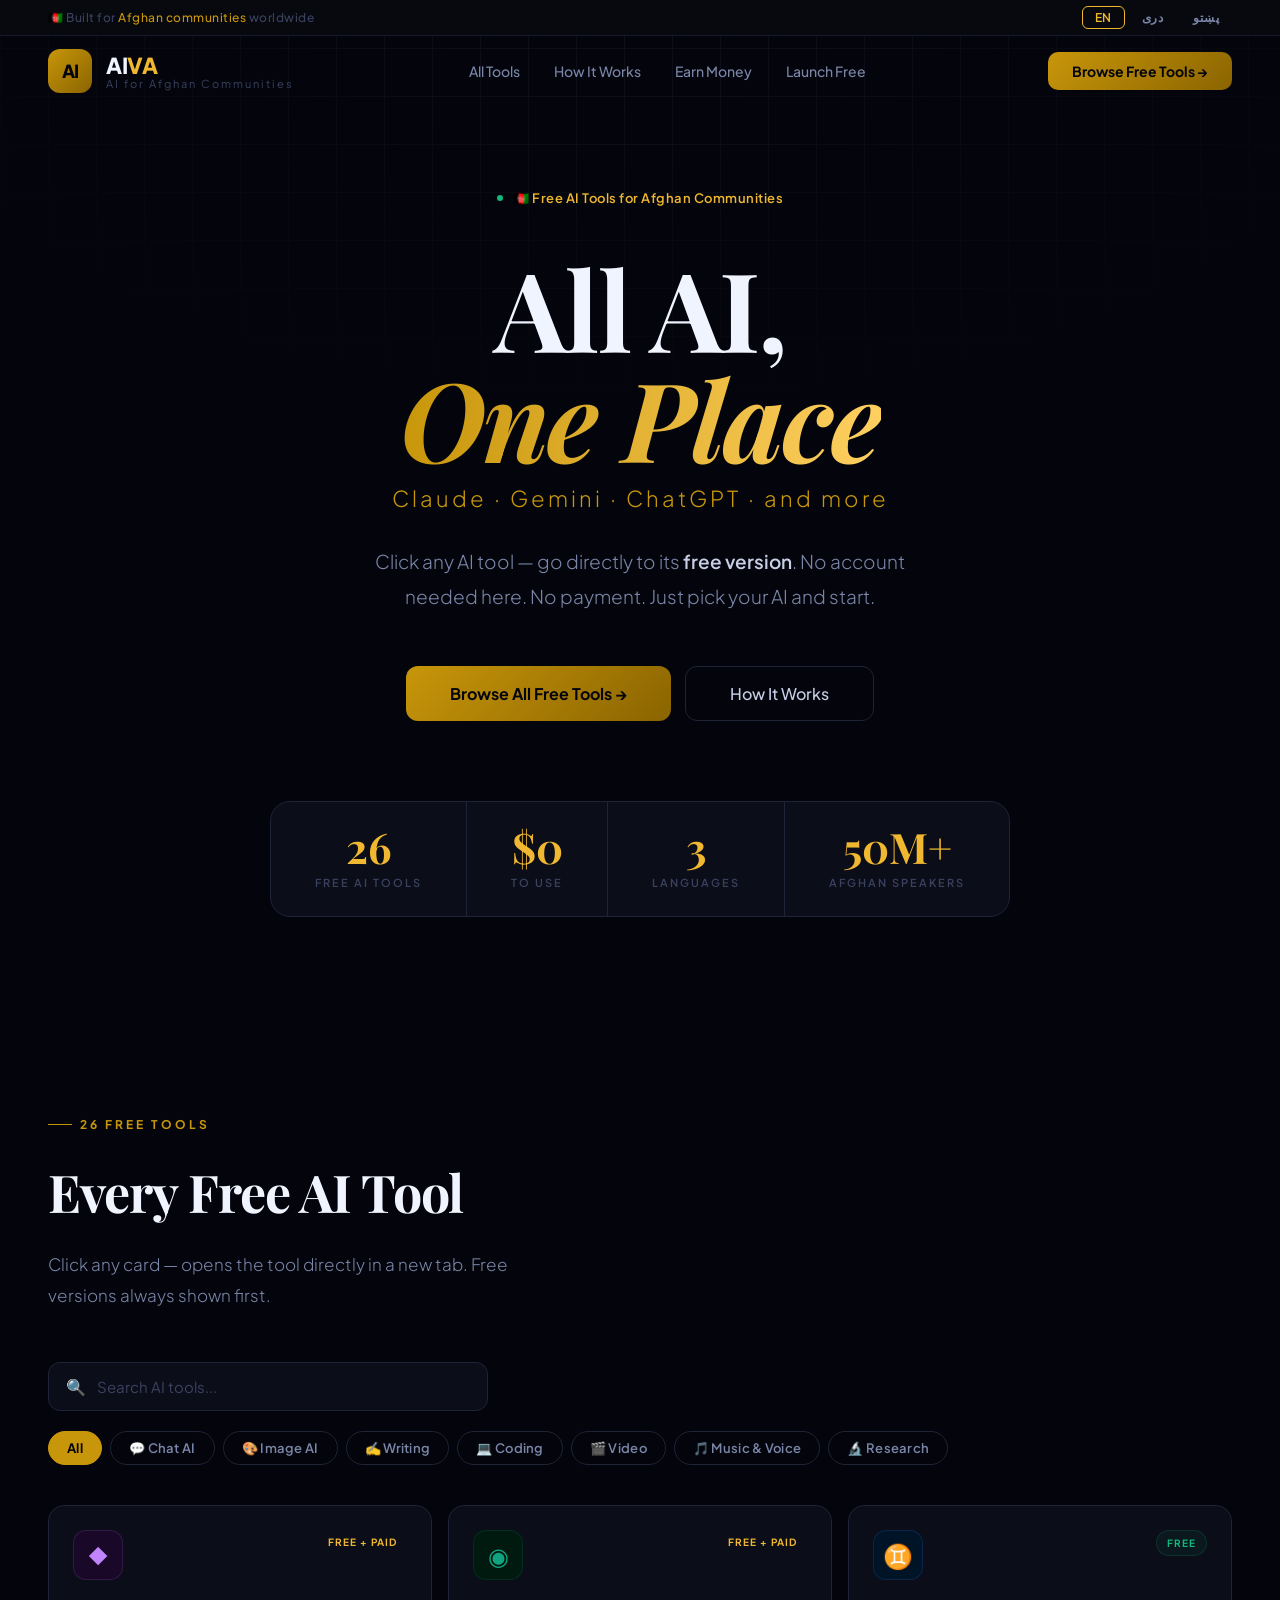
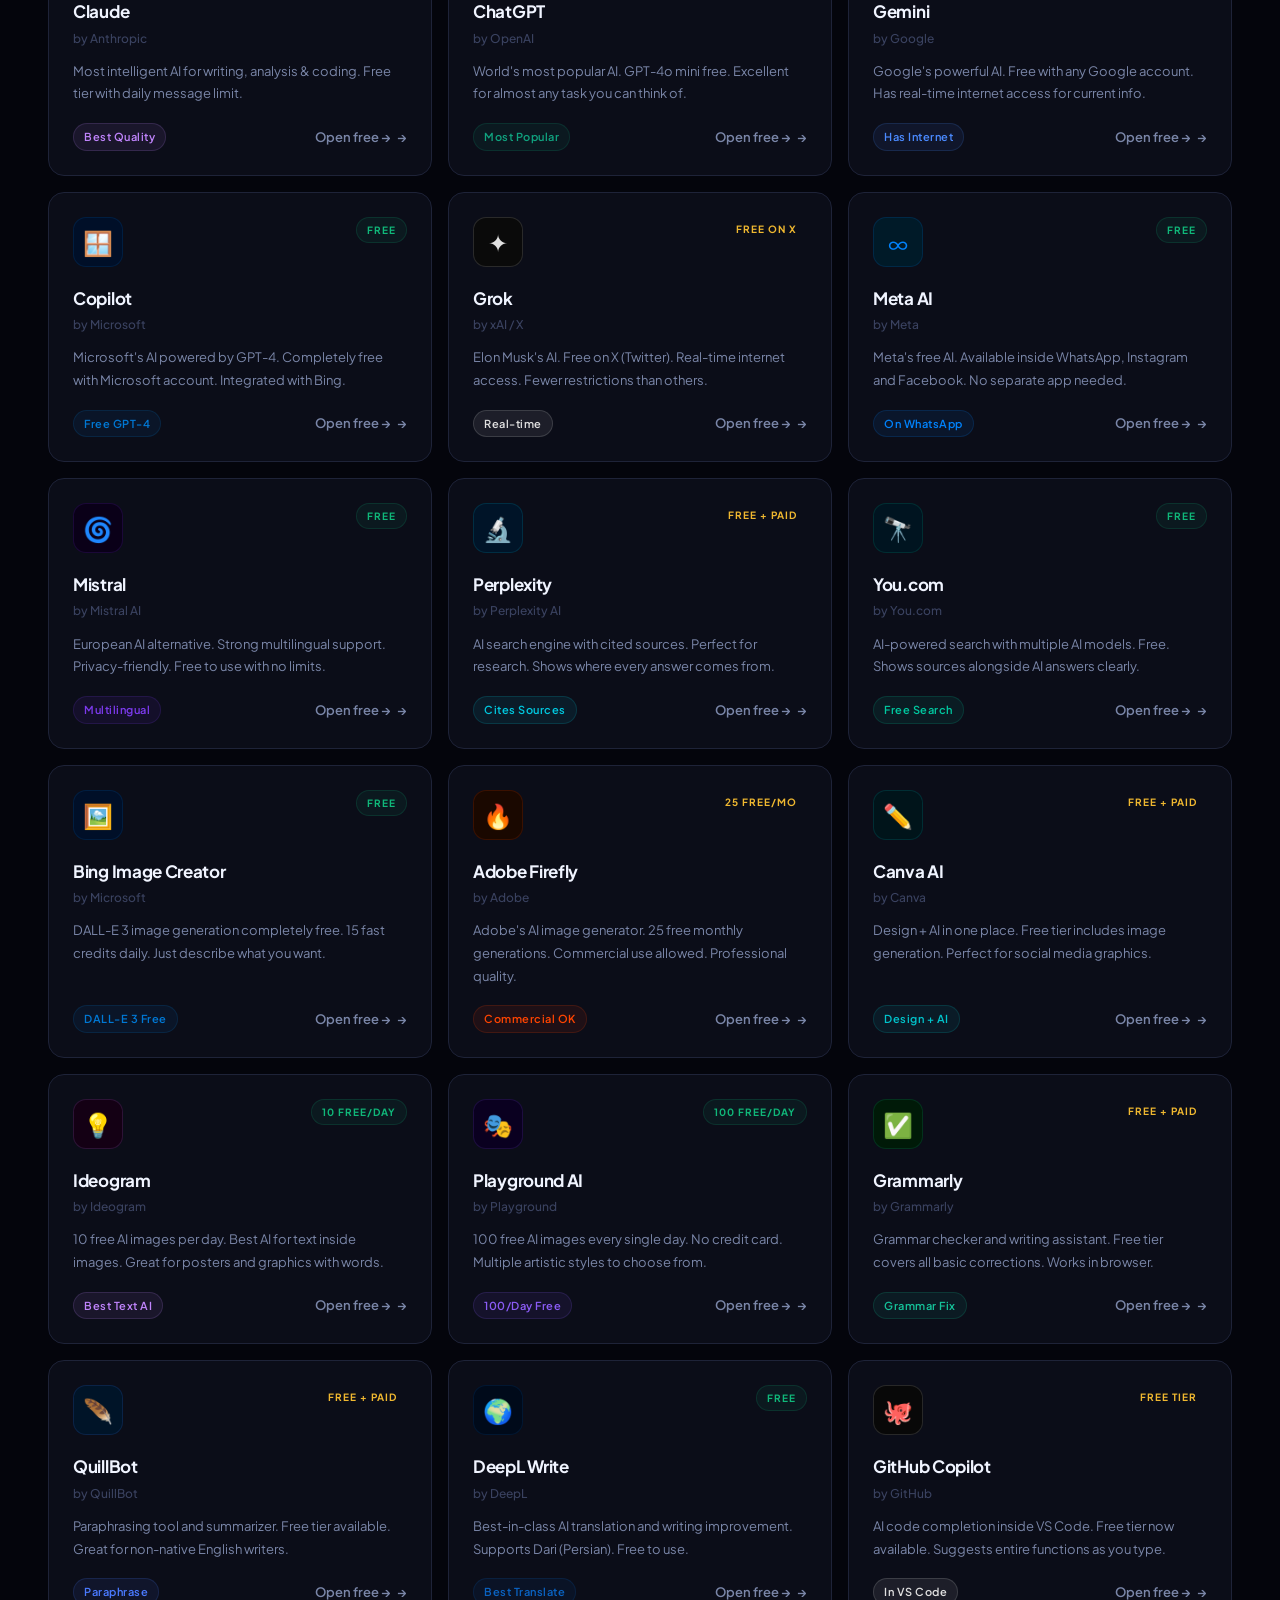
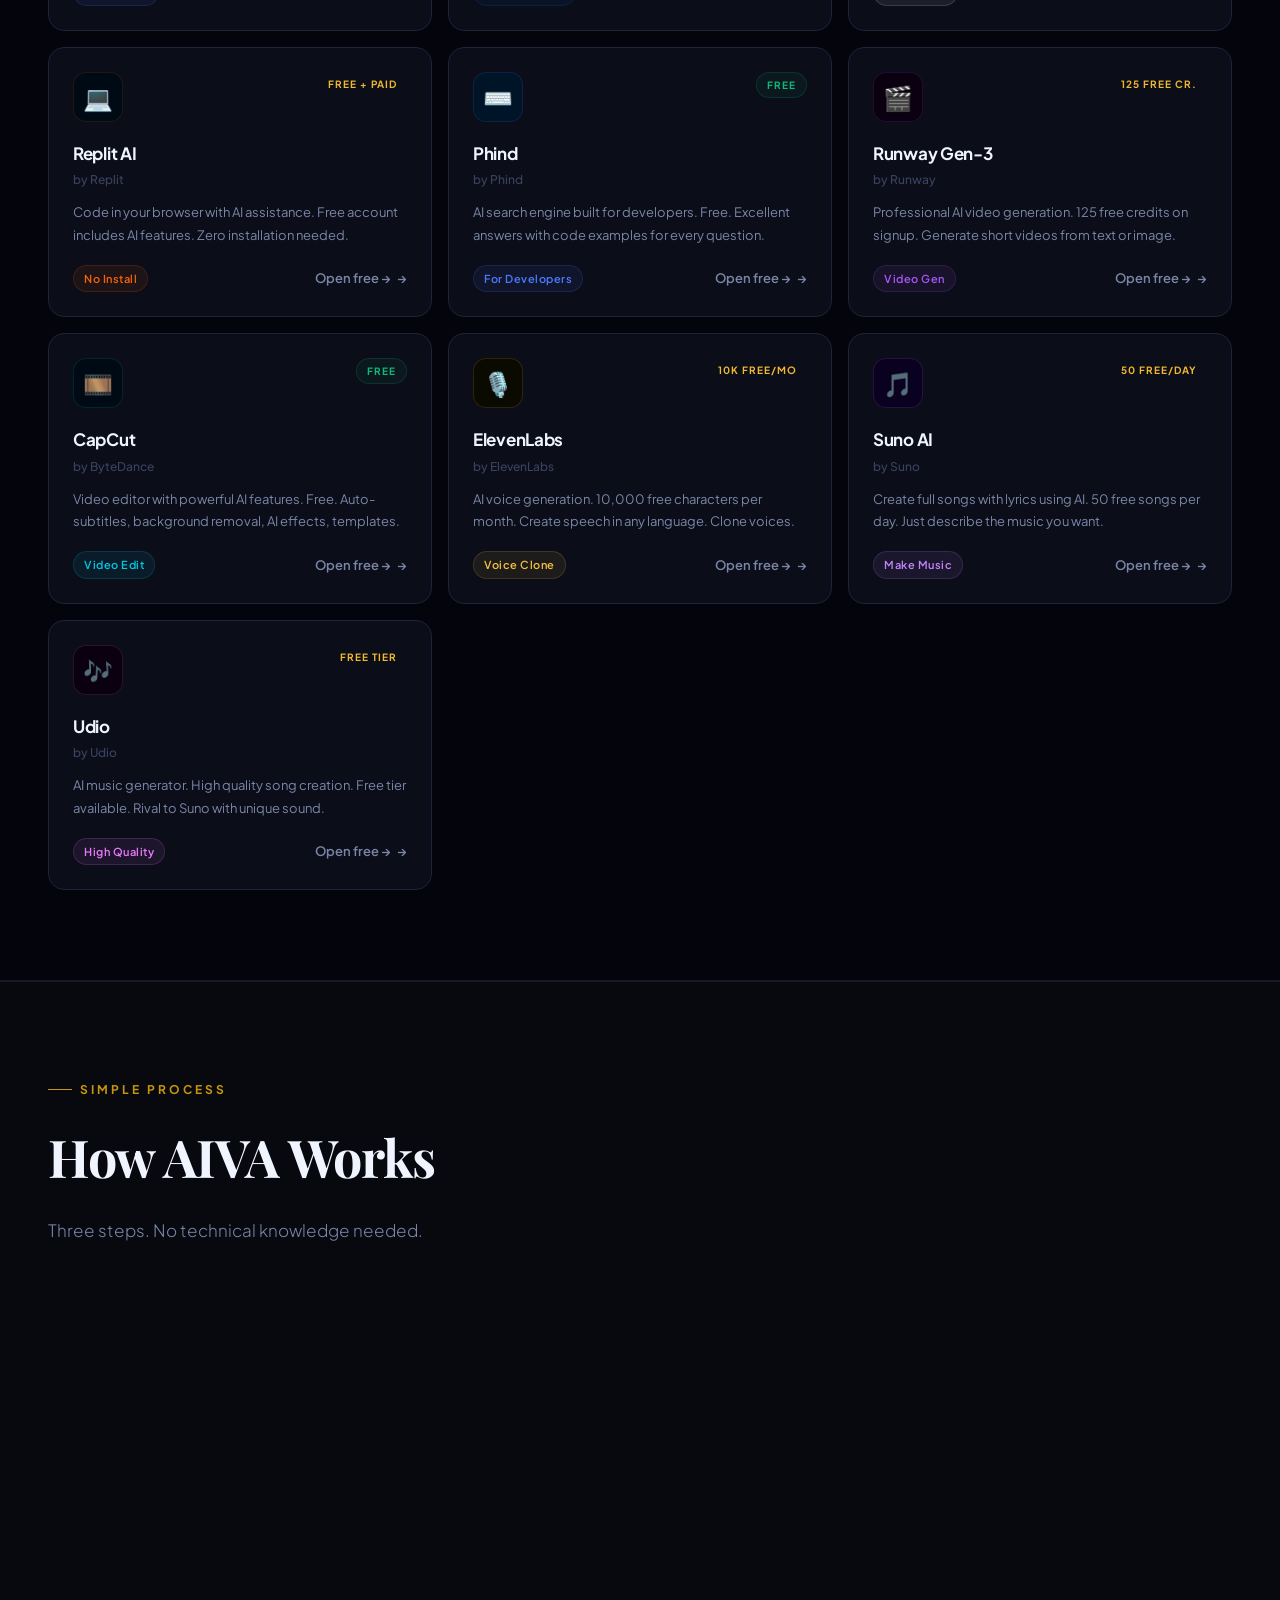
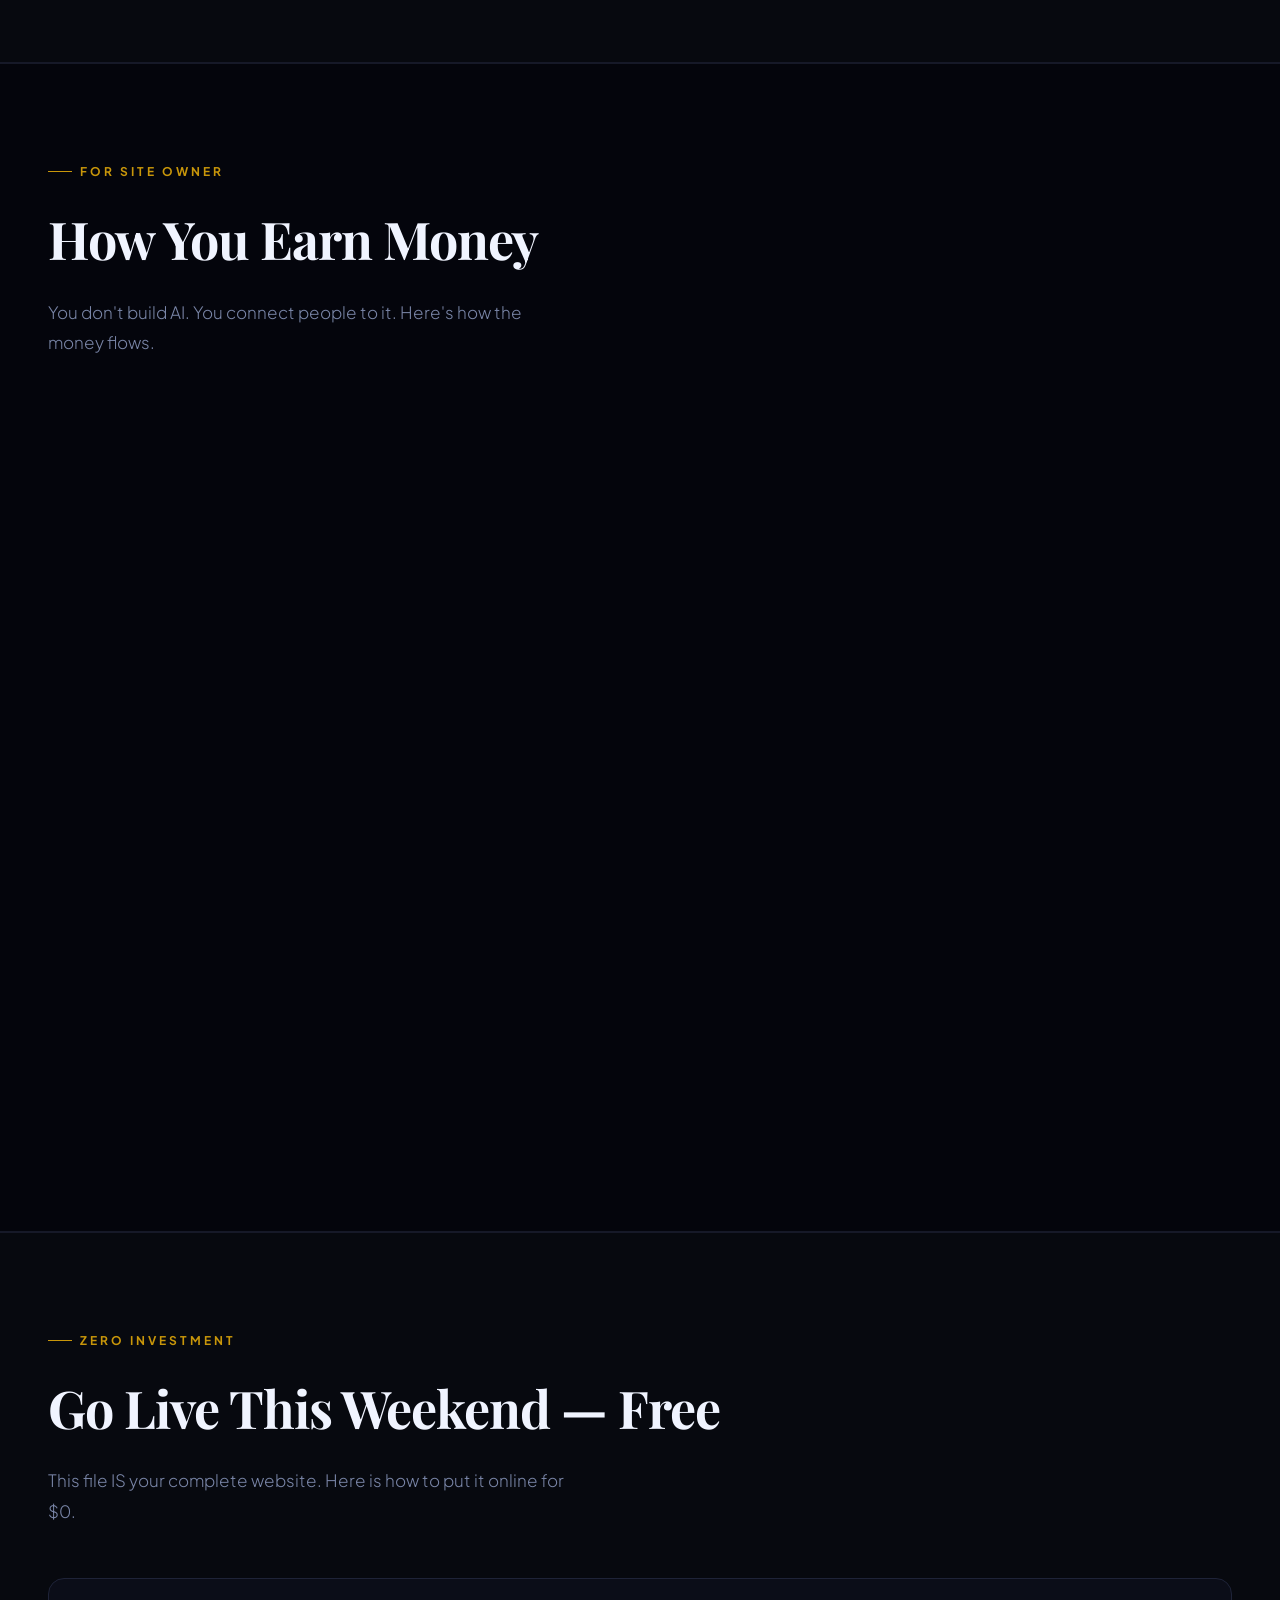
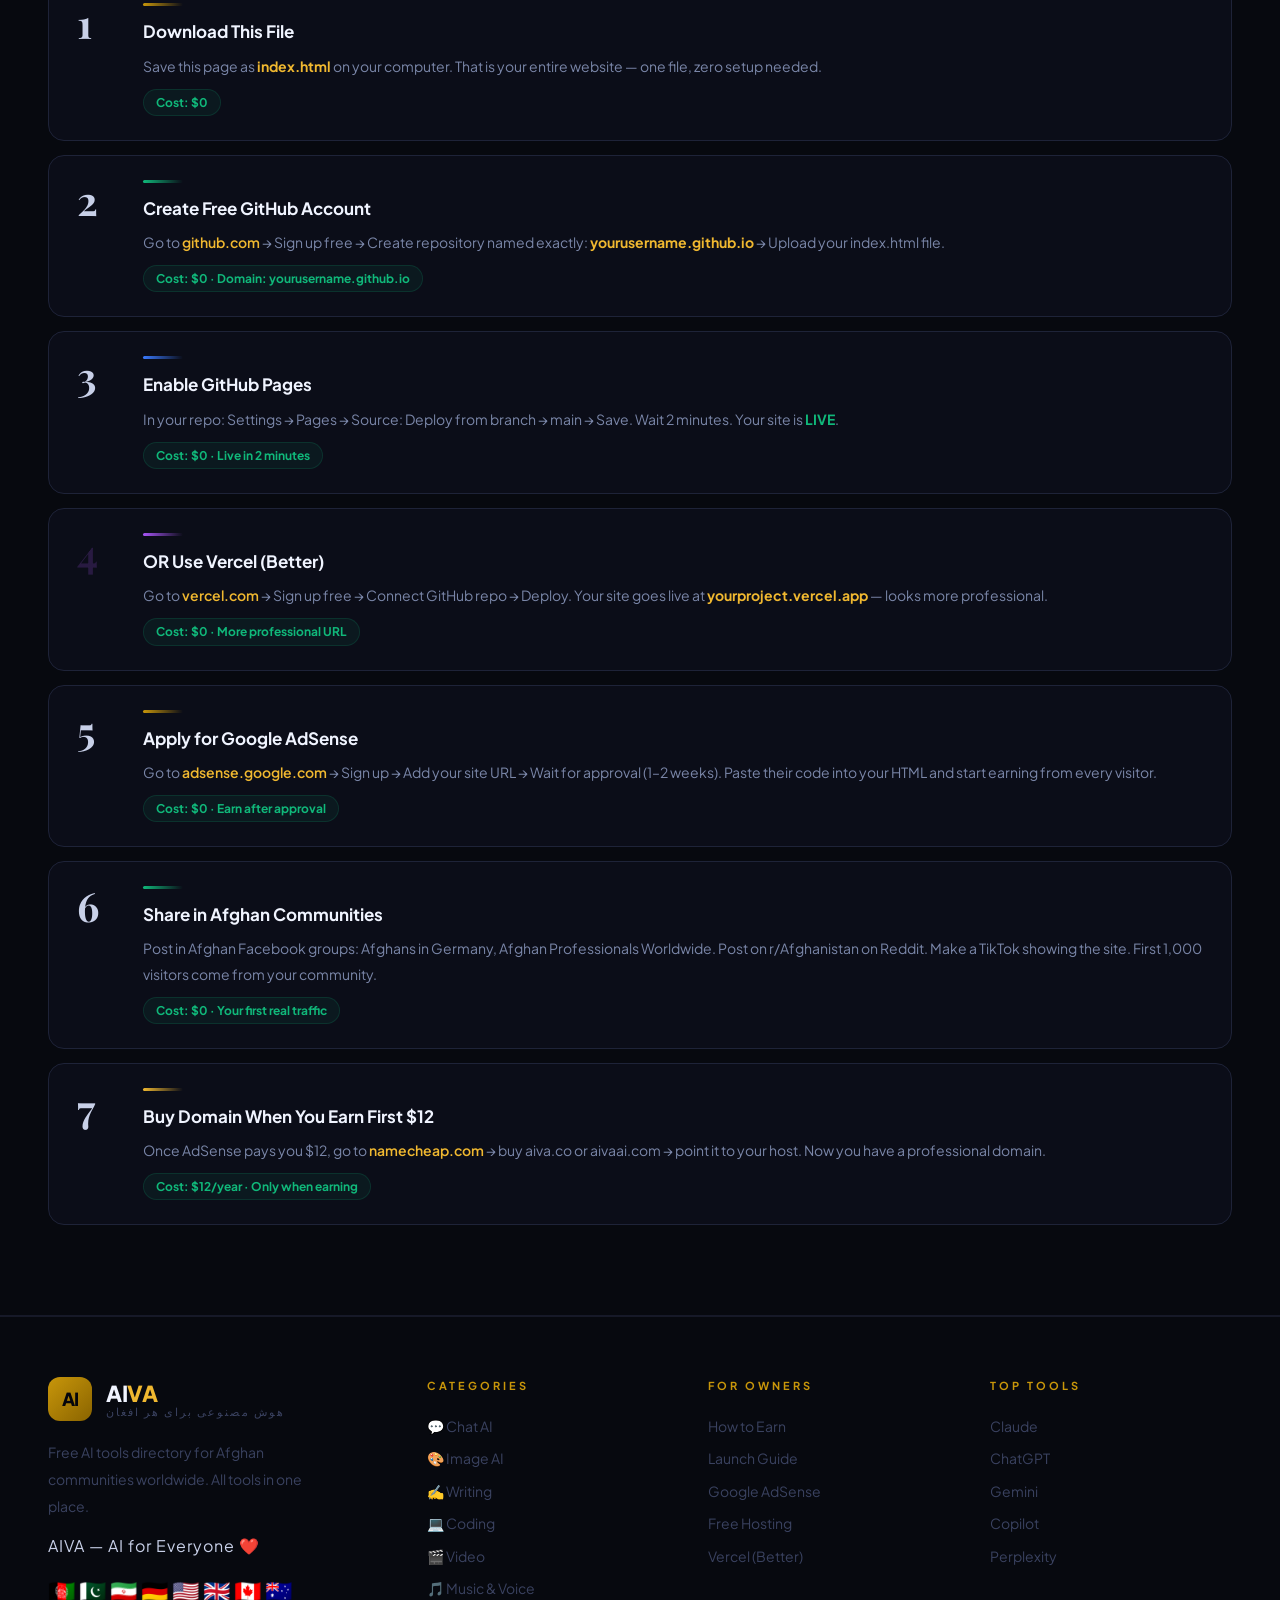
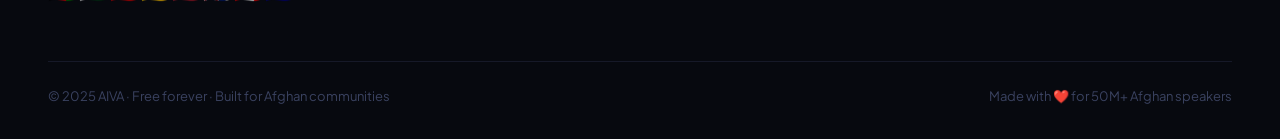
==== commit f649c2c8: "Create index.html" ====
--- a/index.html
+++ b/index.html
@@ -1,40 +1,13 @@
 <!DOCTYPE html>
-
-<html>
+<html lang="en" dir="ltr">
 <head>
 <meta charset="UTF-8"/>
 <meta name="viewport" content="width=device-width, initial-scale=1.0"/>
-<title>AIVA Code</title>
+<title>AIVA — هوش مصنوعی برای هر افغان</title>
+<meta name="description" content="AIVA — Access Claude, ChatGPT, Gemini and 24+ free AI tools in one place. Built for Afghan communities worldwide."/>
+<link rel="preconnect" href="https://fonts.googleapis.com"/>
+<link href="https://fonts.googleapis.com/css2?family=Plus+Jakarta+Sans:wght@300;400;500;600;700;800&family=Playfair+Display:ital,wght@0,700;1,600&display=swap" rel="stylesheet"/>
 <style>
-* { box-sizing:border-box; margin:0; padding:0; }
-body { background:#04050c; font-family:sans-serif; padding:20px; }
-h1 { color:#f0b830; font-size:22px; margin-bottom:8px; }
-p { color:#7a86a8; font-size:14px; margin-bottom:12px; }
-textarea {
-  width:100%; height:500px;
-  background:#0b0d18; border:3px solid #f0b830;
-  color:#c8d0e8; padding:14px; border-radius:10px;
-  font-size:11px; font-family:monospace; resize:none;
-}
-.box { background:#0b0d18; border:1px solid #1e2338; border-radius:10px; padding:16px; margin-top:14px; }
-.step { font-size:14px; color:#7a86a8; padding:8px 0; border-bottom:1px solid #161928; }
-.step:last-child{border:none;}
-strong { color:#f0b830; }
-</style>
-</head>
-<body>
-<h1>AIVA Code — Ready to Copy</h1>
-<p>Click box → <strong>Ctrl+A</strong> → <strong>Ctrl+C</strong> → paste in GitHub</p>
-<textarea id="t" onclick="this.focus();this.select()">&lt;!DOCTYPE html&gt;
-&lt;html lang=&quot;en&quot; dir=&quot;ltr&quot;&gt;
-&lt;head&gt;
-&lt;meta charset=&quot;UTF-8&quot;/&gt;
-&lt;meta name=&quot;viewport&quot; content=&quot;width=device-width, initial-scale=1.0&quot;/&gt;
-&lt;title&gt;AIVA — هوش مصنوعی برای هر افغان&lt;/title&gt;
-&lt;meta name=&quot;description&quot; content=&quot;AIVA — Access Claude, ChatGPT, Gemini and 24+ free AI tools in one place. Built for Afghan communities worldwide.&quot;/&gt;
-&lt;link rel=&quot;preconnect&quot; href=&quot;https://fonts.googleapis.com&quot;/&gt;
-&lt;link href=&quot;https://fonts.googleapis.com/css2?family=Plus+Jakarta+Sans:wght@300;400;500;600;700;800&amp;family=Playfair+Display:ital,wght@0,700;1,600&amp;display=swap&quot; rel=&quot;stylesheet&quot;/&gt;
-&lt;style&gt;
 /* ═══════════════════════════════════════
    AIVA — Professional Design System
    Colors: Deep Black + Royal Gold + White
@@ -73,476 +46,476 @@
 *, *::before, *::after { box-sizing: border-box; margin: 0; padding: 0; }
 html { scroll-behavior: smooth; }
 body {
-background: var(–bg);
-color: var(–text);
-font-family: 'Plus Jakarta Sans', sans-serif;
-font-size: 15px;
-line-height: 1.6;
-overflow-x: hidden;
+  background: var(--bg);
+  color: var(--text);
+  font-family: 'Plus Jakarta Sans', sans-serif;
+  font-size: 15px;
+  line-height: 1.6;
+  overflow-x: hidden;
 }
 a { text-decoration: none; color: inherit; }
 button { cursor: pointer; font-family: inherit; }
 img { max-width: 100%; }
 ::-webkit-scrollbar { width: 5px; }
-::-webkit-scrollbar-track { background: var(–bg); }
-::-webkit-scrollbar-thumb { background: var(–gold)50; border-radius: 3px; }
-::selection { background: var(–gold)25; color: var(–white); }
+::-webkit-scrollbar-track { background: var(--bg); }
+::-webkit-scrollbar-thumb { background: var(--gold)50; border-radius: 3px; }
+::selection { background: var(--gold)25; color: var(--white); }
 
 /* ── BACKGROUND ── */
 .bg-wrap {
-position: fixed; inset: 0; z-index: 0; pointer-events: none; overflow: hidden;
+  position: fixed; inset: 0; z-index: 0; pointer-events: none; overflow: hidden;
 }
 .bg-grid {
-position: absolute; inset: 0;
-background-image:
-linear-gradient(var(–border) 1px, transparent 1px),
-linear-gradient(90deg, var(–border) 1px, transparent 1px);
-background-size: 48px 48px;
-mask-image: radial-gradient(ellipse 80% 60% at 50% 0%, black 0%, transparent 80%);
-opacity: .6;
+  position: absolute; inset: 0;
+  background-image:
+    linear-gradient(var(--border) 1px, transparent 1px),
+    linear-gradient(90deg, var(--border) 1px, transparent 1px);
+  background-size: 48px 48px;
+  mask-image: radial-gradient(ellipse 80% 60% at 50% 0%, black 0%, transparent 80%);
+  opacity: .6;
 }
 .bg-orb1 {
-position: absolute; top: -200px; left: 50%;
-transform: translateX(-50%);
-width: 900px; height: 600px;
-background: radial-gradient(ellipse, var(–gold)0a 0%, transparent 70%);
-border-radius: 50%;
-animation: breathe 8s ease-in-out infinite;
+  position: absolute; top: -200px; left: 50%;
+  transform: translateX(-50%);
+  width: 900px; height: 600px;
+  background: radial-gradient(ellipse, var(--gold)0a 0%, transparent 70%);
+  border-radius: 50%;
+  animation: breathe 8s ease-in-out infinite;
 }
 .bg-orb2 {
-position: absolute; bottom: 0; right: -100px;
-width: 500px; height: 500px;
-background: radial-gradient(circle, var(–blue)06 0%, transparent 70%);
-border-radius: 50%;
-animation: breathe 12s ease-in-out 3s infinite;
+  position: absolute; bottom: 0; right: -100px;
+  width: 500px; height: 500px;
+  background: radial-gradient(circle, var(--blue)06 0%, transparent 70%);
+  border-radius: 50%;
+  animation: breathe 12s ease-in-out 3s infinite;
 }
 .bg-line {
-position: absolute; top: 0; left: 50%; width: 1px; height: 40%;
-background: linear-gradient(to bottom, var(–gold)30, transparent);
-transform: translateX(-50%);
+  position: absolute; top: 0; left: 50%; width: 1px; height: 40%;
+  background: linear-gradient(to bottom, var(--gold)30, transparent);
+  transform: translateX(-50%);
 }
 @keyframes breathe { 0%,100%{opacity:.5;transform:translateX(-50%) scale(1)} 50%{opacity:1;transform:translateX(-50%) scale(1.05)} }
 
 /* ── LANGUAGE SWITCHER ── */
 .lang-bar {
-position: fixed; top: 0; left: 0; right: 0; z-index: 200;
-background: var(–surface);
-border-bottom: 1px solid var(–border);
-padding: 0 clamp(1rem,4vw,3rem);
-height: 36px;
-display: flex; align-items: center; justify-content: space-between;
+  position: fixed; top: 0; left: 0; right: 0; z-index: 200;
+  background: var(--surface);
+  border-bottom: 1px solid var(--border);
+  padding: 0 clamp(1rem,4vw,3rem);
+  height: 36px;
+  display: flex; align-items: center; justify-content: space-between;
 }
 .lang-bar-left {
-font-size: 12px; color: var(–muted); font-weight: 500; letter-spacing: .5px;
-}
-.lang-bar-left span { color: var(–gold); }
+  font-size: 12px; color: var(--muted); font-weight: 500; letter-spacing: .5px;
+}
+.lang-bar-left span { color: var(--gold); }
 .lang-btns { display: flex; gap: 4px; }
 .lang-btn {
-background: transparent; border: 1px solid transparent;
-color: var(–soft); padding: 3px 12px; border-radius: 6px;
-font-size: 12px; font-weight: 600; letter-spacing: .5px;
-transition: all .2s;
+  background: transparent; border: 1px solid transparent;
+  color: var(--soft); padding: 3px 12px; border-radius: 6px;
+  font-size: 12px; font-weight: 600; letter-spacing: .5px;
+  transition: all .2s;
 }
 .lang-btn.active {
-background: var(–gold)15; border-color: var(–gold)40; color: var(–goldL);
-}
-.lang-btn:hover:not(.active) { color: var(–text); border-color: var(–border2); }
+  background: var(--gold)15; border-color: var(--gold)40; color: var(--goldL);
+}
+.lang-btn:hover:not(.active) { color: var(--text); border-color: var(--border2); }
 
 /* ── NAV ── */
 nav {
-position: fixed; top: 36px; left: 0; right: 0; z-index: 100;
-padding: 0 clamp(1rem,4vw,3rem);
-transition: all .3s ease;
+  position: fixed; top: 36px; left: 0; right: 0; z-index: 100;
+  padding: 0 clamp(1rem,4vw,3rem);
+  transition: all .3s ease;
 }
 nav.scrolled {
-background: rgba(4,5,12,.96);
-backdrop-filter: blur(24px);
-border-bottom: 1px solid var(–border);
-box-shadow: 0 4px 40px rgba(0,0,0,.4);
+  background: rgba(4,5,12,.96);
+  backdrop-filter: blur(24px);
+  border-bottom: 1px solid var(--border);
+  box-shadow: 0 4px 40px rgba(0,0,0,.4);
 }
 .nav-inner {
-max-width: 1280px; margin: 0 auto;
-display: flex; align-items: center; justify-content: space-between;
-height: 70px;
+  max-width: 1280px; margin: 0 auto;
+  display: flex; align-items: center; justify-content: space-between;
+  height: 70px;
 }
 .logo { display: flex; align-items: center; gap: 14px; }
 .logo-mark {
-width: 44px; height: 44px; border-radius: 12px;
-background: linear-gradient(135deg, var(–gold), var(–goldD));
-display: flex; align-items: center; justify-content: center;
-box-shadow: 0 0 0 1px var(–gold)30, 0 8px 32px var(–gold)25;
-flex-shrink: 0;
+  width: 44px; height: 44px; border-radius: 12px;
+  background: linear-gradient(135deg, var(--gold), var(--goldD));
+  display: flex; align-items: center; justify-content: center;
+  box-shadow: 0 0 0 1px var(--gold)30, 0 8px 32px var(--gold)25;
+  flex-shrink: 0;
 }
 .logo-mark-text {
-font-size: 18px; font-weight: 800; color: #04050c;
-font-family: 'Plus Jakarta Sans', sans-serif; letter-spacing: -1px;
+  font-size: 18px; font-weight: 800; color: #04050c;
+  font-family: 'Plus Jakarta Sans', sans-serif; letter-spacing: -1px;
 }
 .logo-text-wrap { line-height: 1; }
 .logo-name {
-font-size: 22px; font-weight: 800; color: var(–white);
-letter-spacing: -0.5px;
-}
-.logo-name span { color: var(–goldL); }
-.logo-tagline { font-size: 11px; color: var(–muted); letter-spacing: 2px; margin-top: 2px; }
+  font-size: 22px; font-weight: 800; color: var(--white);
+  letter-spacing: -0.5px;
+}
+.logo-name span { color: var(--goldL); }
+.logo-tagline { font-size: 11px; color: var(--muted); letter-spacing: 2px; margin-top: 2px; }
 .nav-links { display: flex; align-items: center; gap: 2px; }
 .nav-link {
-background: transparent; border: none;
-color: var(–soft); padding: 8px 16px; border-radius: 8px;
-font-size: 14px; font-weight: 500;
-transition: all .2s; white-space: nowrap;
-}
-.nav-link:hover { color: var(–text); background: var(–card); }
+  background: transparent; border: none;
+  color: var(--soft); padding: 8px 16px; border-radius: 8px;
+  font-size: 14px; font-weight: 500;
+  transition: all .2s; white-space: nowrap;
+}
+.nav-link:hover { color: var(--text); background: var(--card); }
 .nav-cta {
-background: linear-gradient(135deg, var(–gold), var(–goldD));
-color: #04050c; padding: 10px 24px; border-radius: 10px;
-font-size: 14px; font-weight: 700; border: none;
-box-shadow: 0 4px 24px var(–gold)35;
-transition: all .25s; white-space: nowrap; margin-left: 8px;
-}
-.nav-cta:hover { transform: translateY(-2px); box-shadow: 0 8px 32px var(–gold)50; }
-.hamburger { display: none; background: none; border: none; color: var(–text); font-size: 22px; }
+  background: linear-gradient(135deg, var(--gold), var(--goldD));
+  color: #04050c; padding: 10px 24px; border-radius: 10px;
+  font-size: 14px; font-weight: 700; border: none;
+  box-shadow: 0 4px 24px var(--gold)35;
+  transition: all .25s; white-space: nowrap; margin-left: 8px;
+}
+.nav-cta:hover { transform: translateY(-2px); box-shadow: 0 8px 32px var(--gold)50; }
+.hamburger { display: none; background: none; border: none; color: var(--text); font-size: 22px; }
 
 /* ── HERO ── */
 .hero {
-min-height: 100vh; display: flex; flex-direction: column;
-align-items: center; justify-content: center;
-padding: 180px clamp(1rem,4vw,3rem) 100px;
-text-align: center; position: relative; z-index: 1;
+  min-height: 100vh; display: flex; flex-direction: column;
+  align-items: center; justify-content: center;
+  padding: 180px clamp(1rem,4vw,3rem) 100px;
+  text-align: center; position: relative; z-index: 1;
 }
 .hero-badge {
-display: inline-flex; align-items: center; gap: 10px;
-background: var(–gold)0f; border: 1px solid var(–gold)30;
-border-radius: 100px; padding: 8px 22px; margin-bottom: 36px;
-animation: fadeUp .7s ease both;
+  display: inline-flex; align-items: center; gap: 10px;
+  background: var(--gold)0f; border: 1px solid var(--gold)30;
+  border-radius: 100px; padding: 8px 22px; margin-bottom: 36px;
+  animation: fadeUp .7s ease both;
 }
 .hero-badge-dot {
-width: 6px; height: 6px; border-radius: 50%;
-background: var(–green); animation: pulse 2s infinite;
-}
-.hero-badge-text { font-size: 13px; color: var(–goldL); font-weight: 600; letter-spacing: .5px; }
+  width: 6px; height: 6px; border-radius: 50%;
+  background: var(--green); animation: pulse 2s infinite;
+}
+.hero-badge-text { font-size: 13px; color: var(--goldL); font-weight: 600; letter-spacing: .5px; }
 .hero-title {
-font-family: 'Playfair Display', serif;
-font-size: clamp(52px, 9vw, 110px);
-font-weight: 700; line-height: 1.0;
-color: var(–white); margin-bottom: 8px;
-animation: fadeUp .8s ease .06s both;
-letter-spacing: -2px;
+  font-family: 'Playfair Display', serif;
+  font-size: clamp(52px, 9vw, 110px);
+  font-weight: 700; line-height: 1.0;
+  color: var(--white); margin-bottom: 8px;
+  animation: fadeUp .8s ease .06s both;
+  letter-spacing: -2px;
 }
 .hero-title-accent {
-font-style: italic; color: var(–goldL);
-background: linear-gradient(90deg, var(–gold), var(–goldXL), var(–gold));
-background-size: 200%; -webkit-background-clip: text;
--webkit-text-fill-color: transparent;
-animation: fadeUp .8s ease .06s both, shimmer 4s linear infinite;
+  font-style: italic; color: var(--goldL);
+  background: linear-gradient(90deg, var(--gold), var(--goldXL), var(--gold));
+  background-size: 200%; -webkit-background-clip: text;
+  -webkit-text-fill-color: transparent;
+  animation: fadeUp .8s ease .06s both, shimmer 4s linear infinite;
 }
 .hero-dari {
-font-size: clamp(16px,2.5vw,22px); color: var(–gold);
-font-weight: 300; margin-bottom: 28px; letter-spacing: 3px;
-animation: fadeUp .8s ease .1s both; opacity: .8;
+  font-size: clamp(16px,2.5vw,22px); color: var(--gold);
+  font-weight: 300; margin-bottom: 28px; letter-spacing: 3px;
+  animation: fadeUp .8s ease .1s both; opacity: .8;
 }
 .hero-sub {
-font-size: clamp(16px,2vw,19px); color: var(–soft);
-max-width: 580px; line-height: 1.85; font-weight: 300;
-margin-bottom: 52px; animation: fadeUp .8s ease .14s both;
-}
-.hero-sub strong { color: var(–text); font-weight: 600; }
+  font-size: clamp(16px,2vw,19px); color: var(--soft);
+  max-width: 580px; line-height: 1.85; font-weight: 300;
+  margin-bottom: 52px; animation: fadeUp .8s ease .14s both;
+}
+.hero-sub strong { color: var(--text); font-weight: 600; }
 .hero-actions {
-display: flex; gap: 14px; flex-wrap: wrap;
-justify-content: center; margin-bottom: 80px;
-animation: fadeUp .8s ease .18s both;
+  display: flex; gap: 14px; flex-wrap: wrap;
+  justify-content: center; margin-bottom: 80px;
+  animation: fadeUp .8s ease .18s both;
 }
 .btn-gold {
-background: linear-gradient(135deg, var(–gold), var(–goldD));
-color: #04050c; border: none; padding: 16px 44px;
-border-radius: 12px; font-size: 16px; font-weight: 700;
-font-family: inherit; box-shadow: 0 8px 36px var(–gold)40;
-transition: all .3s; white-space: nowrap;
-}
-.btn-gold:hover { transform: translateY(-3px); box-shadow: 0 14px 48px var(–gold)55; }
+  background: linear-gradient(135deg, var(--gold), var(--goldD));
+  color: #04050c; border: none; padding: 16px 44px;
+  border-radius: 12px; font-size: 16px; font-weight: 700;
+  font-family: inherit; box-shadow: 0 8px 36px var(--gold)40;
+  transition: all .3s; white-space: nowrap;
+}
+.btn-gold:hover { transform: translateY(-3px); box-shadow: 0 14px 48px var(--gold)55; }
 .btn-outline {
-background: transparent; color: var(–text);
-border: 1px solid var(–border2); padding: 16px 44px;
-border-radius: 12px; font-size: 16px; font-weight: 500;
-font-family: inherit; transition: all .3s; white-space: nowrap;
-}
-.btn-outline:hover { border-color: var(–gold)60; color: var(–goldL); background: var(–gold)06; }
+  background: transparent; color: var(--text);
+  border: 1px solid var(--border2); padding: 16px 44px;
+  border-radius: 12px; font-size: 16px; font-weight: 500;
+  font-family: inherit; transition: all .3s; white-space: nowrap;
+}
+.btn-outline:hover { border-color: var(--gold)60; color: var(--goldL); background: var(--gold)06; }
 
 /* ── STATS ── */
 .hero-stats {
-display: flex; flex-wrap: wrap; justify-content: center;
-animation: fadeUp .8s ease .22s both;
-border: 1px solid var(–border2); border-radius: 20px;
-overflow: hidden; background: var(–card);
+  display: flex; flex-wrap: wrap; justify-content: center;
+  animation: fadeUp .8s ease .22s both;
+  border: 1px solid var(--border2); border-radius: 20px;
+  overflow: hidden; background: var(--card);
 }
 .stat-item {
-padding: 24px 44px; text-align: center;
-border-right: 1px solid var(–border2);
+  padding: 24px 44px; text-align: center;
+  border-right: 1px solid var(--border2);
 }
 .stat-item:last-child { border-right: none; }
 .stat-n {
-font-family: 'Playfair Display', serif;
-font-size: 42px; color: var(–goldL); line-height: 1; font-weight: 700;
+  font-family: 'Playfair Display', serif;
+  font-size: 42px; color: var(--goldL); line-height: 1; font-weight: 700;
 }
 .stat-l {
-font-size: 11px; color: var(–muted); letter-spacing: 2px;
-text-transform: uppercase; margin-top: 6px; font-weight: 600;
+  font-size: 11px; color: var(--muted); letter-spacing: 2px;
+  text-transform: uppercase; margin-top: 6px; font-weight: 600;
 }
 
 /* ── SECTION ── */
 .section { position: relative; z-index: 1; }
 .section-inner {
-max-width: 1280px; margin: 0 auto;
-padding: 90px clamp(1rem,4vw,3rem);
+  max-width: 1280px; margin: 0 auto;
+  padding: 90px clamp(1rem,4vw,3rem);
 }
 .section-header { margin-bottom: 52px; }
 .section-eyebrow {
-display: inline-flex; align-items: center; gap: 8px;
-font-size: 12px; color: var(–gold); font-weight: 700;
-letter-spacing: 3px; text-transform: uppercase; margin-bottom: 16px;
+  display: inline-flex; align-items: center; gap: 8px;
+  font-size: 12px; color: var(--gold); font-weight: 700;
+  letter-spacing: 3px; text-transform: uppercase; margin-bottom: 16px;
 }
 .section-eyebrow::before {
-content: ''; width: 24px; height: 1px; background: var(–gold);
+  content: ''; width: 24px; height: 1px; background: var(--gold);
 }
 .section-title {
-font-family: 'Playfair Display', serif;
-font-size: clamp(30px, 4.5vw, 52px);
-color: var(–white); font-weight: 700; margin-bottom: 16px;
-letter-spacing: -1px;
+  font-family: 'Playfair Display', serif;
+  font-size: clamp(30px, 4.5vw, 52px);
+  color: var(--white); font-weight: 700; margin-bottom: 16px;
+  letter-spacing: -1px;
 }
 .section-sub {
-font-size: 17px; color: var(–soft); font-weight: 300;
-max-width: 520px; line-height: 1.8;
+  font-size: 17px; color: var(--soft); font-weight: 300;
+  max-width: 520px; line-height: 1.8;
 }
 
 /* ── SEARCH + FILTER ── */
 .tools-controls { margin-bottom: 40px; }
 .search-box {
-position: relative; margin-bottom: 20px; max-width: 440px;
+  position: relative; margin-bottom: 20px; max-width: 440px;
 }
 .search-icon-el {
-position: absolute; left: 18px; top: 50%; transform: translateY(-50%);
-color: var(–muted); font-size: 16px; pointer-events: none;
+  position: absolute; left: 18px; top: 50%; transform: translateY(-50%);
+  color: var(--muted); font-size: 16px; pointer-events: none;
 }
 .search-input {
-width: 100%; background: var(–card);
-border: 1px solid var(–border2); border-radius: 12px;
-color: var(–text); padding: 14px 18px 14px 48px;
-font-family: inherit; font-size: 15px; outline: none;
-transition: border-color .2s, box-shadow .2s;
-}
-.search-input::placeholder { color: var(–muted); }
+  width: 100%; background: var(--card);
+  border: 1px solid var(--border2); border-radius: 12px;
+  color: var(--text); padding: 14px 18px 14px 48px;
+  font-family: inherit; font-size: 15px; outline: none;
+  transition: border-color .2s, box-shadow .2s;
+}
+.search-input::placeholder { color: var(--muted); }
 .search-input:focus {
-border-color: var(–gold)60;
-box-shadow: 0 0 0 3px var(–gold)10;
+  border-color: var(--gold)60;
+  box-shadow: 0 0 0 3px var(--gold)10;
 }
 .filter-row { display: flex; gap: 8px; flex-wrap: wrap; }
 .filter-btn {
-background: transparent; border: 1px solid var(–border2);
-color: var(–soft); padding: 8px 18px; border-radius: 100px;
-font-size: 13px; font-weight: 600; font-family: inherit;
-transition: all .2s; letter-spacing: .3px;
-}
-.filter-btn:hover { color: var(–text); border-color: var(–border2); background: var(–card2); }
+  background: transparent; border: 1px solid var(--border2);
+  color: var(--soft); padding: 8px 18px; border-radius: 100px;
+  font-size: 13px; font-weight: 600; font-family: inherit;
+  transition: all .2s; letter-spacing: .3px;
+}
+.filter-btn:hover { color: var(--text); border-color: var(--border2); background: var(--card2); }
 .filter-btn.active {
-background: var(–gold); color: #04050c;
-border-color: var(–gold); font-weight: 700;
+  background: var(--gold); color: #04050c;
+  border-color: var(--gold); font-weight: 700;
 }
 
 /* ── TOOL CARDS ── */
 .tools-grid {
-display: grid;
-grid-template-columns: repeat(auto-fill, minmax(290px, 1fr));
-gap: 16px;
+  display: grid;
+  grid-template-columns: repeat(auto-fill, minmax(290px, 1fr));
+  gap: 16px;
 }
 .tool-card {
-background: var(–card); border: 1px solid var(–border2);
-border-radius: var(–radius); padding: 24px;
-display: flex; flex-direction: column;
-transition: all .3s ease; position: relative; overflow: hidden;
-cursor: pointer;
+  background: var(--card); border: 1px solid var(--border2);
+  border-radius: var(--radius); padding: 24px;
+  display: flex; flex-direction: column;
+  transition: all .3s ease; position: relative; overflow: hidden;
+  cursor: pointer;
 }
 .tool-card::after {
-content: ''; position: absolute;
-top: 0; left: 0; right: 0; height: 2px;
-background: linear-gradient(90deg, var(–ac, var(–gold)), transparent);
-opacity: 0; transition: opacity .3s;
+  content: ''; position: absolute;
+  top: 0; left: 0; right: 0; height: 2px;
+  background: linear-gradient(90deg, var(--ac, var(--gold)), transparent);
+  opacity: 0; transition: opacity .3s;
 }
 .tool-card:hover {
-border-color: var(–ac, var(–gold))50;
-transform: translateY(-4px);
-box-shadow: 0 20px 50px rgba(0,0,0,.4), 0 0 0 1px var(–ac, var(–gold))20;
-background: var(–card2);
+  border-color: var(--ac, var(--gold))50;
+  transform: translateY(-4px);
+  box-shadow: 0 20px 50px rgba(0,0,0,.4), 0 0 0 1px var(--ac, var(--gold))20;
+  background: var(--card2);
 }
 .tool-card:hover::after { opacity: 1; }
 .card-top {
-display: flex; align-items: flex-start;
-justify-content: space-between; margin-bottom: 18px;
+  display: flex; align-items: flex-start;
+  justify-content: space-between; margin-bottom: 18px;
 }
 .card-icon {
-width: 50px; height: 50px; border-radius: 13px;
-display: flex; align-items: center; justify-content: center;
-font-size: 24px; flex-shrink: 0;
-border: 1px solid rgba(255,255,255,.06);
+  width: 50px; height: 50px; border-radius: 13px;
+  display: flex; align-items: center; justify-content: center;
+  font-size: 24px; flex-shrink: 0;
+  border: 1px solid rgba(255,255,255,.06);
 }
 .card-badge {
-font-size: 10px; font-weight: 700; padding: 4px 10px;
-border-radius: 20px; letter-spacing: 1px; text-transform: uppercase;
-white-space: nowrap;
-}
-.badge-free { background: var(–greenBg); color: var(–green); border: 1px solid var(–greenBd); }
-.badge-freemium { background: var(–gold)12; color: var(–goldL); border: 1px solid var(–gold)28; }
-.badge-paid { background: var(–redBg); color: var(–red); border: 1px solid var(–redBd); }
+  font-size: 10px; font-weight: 700; padding: 4px 10px;
+  border-radius: 20px; letter-spacing: 1px; text-transform: uppercase;
+  white-space: nowrap;
+}
+.badge-free { background: var(--greenBg); color: var(--green); border: 1px solid var(--greenBd); }
+.badge-freemium { background: var(--gold)12; color: var(--goldL); border: 1px solid var(--gold)28; }
+.badge-paid { background: var(--redBg); color: var(--red); border: 1px solid var(--redBd); }
 .card-name {
-font-size: 17px; font-weight: 700; color: var(–white);
-margin-bottom: 3px; letter-spacing: -.3px;
-}
-.card-maker { font-size: 12px; color: var(–muted); font-weight: 500; margin-bottom: 12px; }
-.card-desc { font-size: 13px; color: var(–soft); line-height: 1.75; flex: 1; margin-bottom: 18px; }
+  font-size: 17px; font-weight: 700; color: var(--white);
+  margin-bottom: 3px; letter-spacing: -.3px;
+}
+.card-maker { font-size: 12px; color: var(--muted); font-weight: 500; margin-bottom: 12px; }
+.card-desc { font-size: 13px; color: var(--soft); line-height: 1.75; flex: 1; margin-bottom: 18px; }
 .card-footer { display: flex; align-items: center; justify-content: space-between; }
 .card-tag {
-font-size: 11px; font-weight: 600; padding: 4px 10px;
-border-radius: 20px; letter-spacing: .5px;
+  font-size: 11px; font-weight: 600; padding: 4px 10px;
+  border-radius: 20px; letter-spacing: .5px;
 }
 .card-open {
-display: flex; align-items: center; gap: 6px;
-font-size: 13px; font-weight: 600; color: var(–soft);
-transition: all .2s;
-}
-.tool-card:hover .card-open { color: var(–white); }
+  display: flex; align-items: center; gap: 6px;
+  font-size: 13px; font-weight: 600; color: var(--soft);
+  transition: all .2s;
+}
+.tool-card:hover .card-open { color: var(--white); }
 .card-arrow { transition: transform .2s; }
 .tool-card:hover .card-arrow { transform: translateX(4px); }
 
 /* ── DIVIDER ── */
 .divider {
-border: none; border-top: 1px solid var(–border);
-margin: 0; position: relative; z-index: 1;
+  border: none; border-top: 1px solid var(--border);
+  margin: 0; position: relative; z-index: 1;
 }
 
 /* ── HOW IT WORKS ── */
 .how-grid {
-display: grid; grid-template-columns: repeat(auto-fill, minmax(240px, 1fr));
-gap: 20px;
+  display: grid; grid-template-columns: repeat(auto-fill, minmax(240px, 1fr));
+  gap: 20px;
 }
 .how-card {
-background: var(–card); border: 1px solid var(–border2);
-border-radius: var(–radius); padding: 32px 26px;
-position: relative; overflow: hidden;
+  background: var(--card); border: 1px solid var(--border2);
+  border-radius: var(--radius); padding: 32px 26px;
+  position: relative; overflow: hidden;
 }
 .how-card::before {
-content: attr(data-n);
-position: absolute; bottom: -10px; right: 10px;
-font-family: 'Playfair Display', serif;
-font-size: 80px; font-weight: 700; color: var(–border2);
-line-height: 1; pointer-events: none;
+  content: attr(data-n);
+  position: absolute; bottom: -10px; right: 10px;
+  font-family: 'Playfair Display', serif;
+  font-size: 80px; font-weight: 700; color: var(--border2);
+  line-height: 1; pointer-events: none;
 }
 .how-icon { font-size: 32px; margin-bottom: 20px; }
-.how-title { font-size: 17px; font-weight: 700; color: var(–white); margin-bottom: 10px; }
-.how-desc { font-size: 14px; color: var(–soft); line-height: 1.8; }
+.how-title { font-size: 17px; font-weight: 700; color: var(--white); margin-bottom: 10px; }
+.how-desc { font-size: 14px; color: var(--soft); line-height: 1.8; }
 
 /* ── EARN CARDS ── */
 .earn-grid {
-display: grid; grid-template-columns: repeat(auto-fill, minmax(260px, 1fr));
-gap: 16px; margin-bottom: 40px;
+  display: grid; grid-template-columns: repeat(auto-fill, minmax(260px, 1fr));
+  gap: 16px; margin-bottom: 40px;
 }
 .earn-card {
-background: var(–card); border: 1px solid var(–border2);
-border-radius: var(–radius); padding: 28px 24px;
-position: relative;
+  background: var(--card); border: 1px solid var(--border2);
+  border-radius: var(--radius); padding: 28px 24px;
+  position: relative;
 }
 .earn-top-bar {
-height: 3px; border-radius: 2px; margin-bottom: 24px;
-background: linear-gradient(90deg, var(–gold), var(–goldD));
+  height: 3px; border-radius: 2px; margin-bottom: 24px;
+  background: linear-gradient(90deg, var(--gold), var(--goldD));
 }
 .earn-icon { font-size: 28px; margin-bottom: 14px; }
-.earn-title { font-size: 17px; font-weight: 700; color: var(–white); margin-bottom: 8px; }
-.earn-desc { font-size: 13px; color: var(–soft); line-height: 1.8; margin-bottom: 14px; }
+.earn-title { font-size: 17px; font-weight: 700; color: var(--white); margin-bottom: 8px; }
+.earn-desc { font-size: 13px; color: var(--soft); line-height: 1.8; margin-bottom: 14px; }
 .earn-amount {
-font-family: 'Playfair Display', serif;
-font-size: 18px; color: var(–goldL); font-weight: 700;
+  font-family: 'Playfair Display', serif;
+  font-size: 18px; color: var(--goldL); font-weight: 700;
 }
 
 /* ── REVENUE TABLE ── */
 .rev-table-wrap {
-background: var(–card); border: 1px solid var(–border2);
-border-radius: var(–radius); overflow: hidden;
+  background: var(--card); border: 1px solid var(--border2);
+  border-radius: var(--radius); overflow: hidden;
 }
 .rev-table-head {
-padding: 20px 28px; border-bottom: 1px solid var(–border2);
-display: flex; align-items: center; justify-content: space-between;
-}
-.rev-table-title { font-size: 17px; font-weight: 700; color: var(–white); }
+  padding: 20px 28px; border-bottom: 1px solid var(--border2);
+  display: flex; align-items: center; justify-content: space-between;
+}
+.rev-table-title { font-size: 17px; font-weight: 700; color: var(--white); }
 table { width: 100%; border-collapse: collapse; }
 th {
-padding: 14px 20px; text-align: left;
-font-size: 11px; color: var(–gold); font-weight: 700;
-letter-spacing: 1.5px; text-transform: uppercase;
-background: var(–surface); border-bottom: 1px solid var(–border2);
-}
-td { padding: 16px 20px; font-size: 14px; border-bottom: 1px solid var(–border); }
+  padding: 14px 20px; text-align: left;
+  font-size: 11px; color: var(--gold); font-weight: 700;
+  letter-spacing: 1.5px; text-transform: uppercase;
+  background: var(--surface); border-bottom: 1px solid var(--border2);
+}
+td { padding: 16px 20px; font-size: 14px; border-bottom: 1px solid var(--border); }
 tr:last-child td { border-bottom: none; }
-tr:nth-child(even) td { background: var(–surface)80; }
-.td-period { color: var(–text); font-weight: 500; }
-.td-muted { color: var(–muted); }
+tr:nth-child(even) td { background: var(--surface)80; }
+.td-period { color: var(--text); font-weight: 500; }
+.td-muted { color: var(--muted); }
 .td-earn { font-weight: 700; }
 
 /* ── LAUNCH STEPS ── */
 .steps-wrap { display: flex; flex-direction: column; gap: 14px; }
 .step-card {
-background: var(–card); border: 1px solid var(–border2);
-border-radius: var(–radius); padding: 24px 28px;
-display: flex; align-items: flex-start; gap: 22px;
-transition: border-color .2s;
-}
-.step-card:hover { border-color: var(–gold)40; }
+  background: var(--card); border: 1px solid var(--border2);
+  border-radius: var(--radius); padding: 24px 28px;
+  display: flex; align-items: flex-start; gap: 22px;
+  transition: border-color .2s;
+}
+.step-card:hover { border-color: var(--gold)40; }
 .step-n {
-font-family: 'Playfair Display', serif;
-font-size: 40px; color: var(–gold)25; line-height: 1;
-flex-shrink: 0; min-width: 44px; font-weight: 700;
+  font-family: 'Playfair Display', serif;
+  font-size: 40px; color: var(--gold)25; line-height: 1;
+  flex-shrink: 0; min-width: 44px; font-weight: 700;
 }
 .step-line { height: 3px; width: 40px; border-radius: 2px; margin-bottom: 12px; }
-.step-title { font-size: 17px; font-weight: 700; color: var(–white); margin-bottom: 8px; }
-.step-desc { font-size: 14px; color: var(–soft); line-height: 1.8; }
-.step-desc a { color: var(–goldL); font-weight: 600; }
+.step-title { font-size: 17px; font-weight: 700; color: var(--white); margin-bottom: 8px; }
+.step-desc { font-size: 14px; color: var(--soft); line-height: 1.8; }
+.step-desc a { color: var(--goldL); font-weight: 600; }
 .step-desc a:hover { text-decoration: underline; }
 .step-pill {
-display: inline-block; margin-top: 10px;
-background: var(–greenBg); color: var(–green);
-border: 1px solid var(–greenBd);
-padding: 3px 12px; border-radius: 20px;
-font-size: 12px; font-weight: 700;
+  display: inline-block; margin-top: 10px;
+  background: var(--greenBg); color: var(--green);
+  border: 1px solid var(--greenBd);
+  padding: 3px 12px; border-radius: 20px;
+  font-size: 12px; font-weight: 700;
 }
 
 /* ── FOOTER ── */
 footer {
-background: var(–surface); border-top: 1px solid var(–border);
-padding: 60px clamp(1rem,4vw,3rem) 32px;
-position: relative; z-index: 1;
+  background: var(--surface); border-top: 1px solid var(--border);
+  padding: 60px clamp(1rem,4vw,3rem) 32px;
+  position: relative; z-index: 1;
 }
 .footer-inner { max-width: 1280px; margin: 0 auto; }
 .footer-top {
-display: grid; grid-template-columns: 1.4fr 1fr 1fr 1fr;
-gap: 40px; margin-bottom: 52px;
-}
-.footer-brand-desc { font-size: 14px; color: var(–muted); line-height: 1.9; margin-top: 18px; max-width: 280px; }
-.footer-dari { font-size: 16px; color: var(–gold)80; margin-top: 14px; letter-spacing: 1px; }
+  display: grid; grid-template-columns: 1.4fr 1fr 1fr 1fr;
+  gap: 40px; margin-bottom: 52px;
+}
+.footer-brand-desc { font-size: 14px; color: var(--muted); line-height: 1.9; margin-top: 18px; max-width: 280px; }
+.footer-dari { font-size: 16px; color: var(--gold)80; margin-top: 14px; letter-spacing: 1px; }
 .footer-flags { display: flex; gap: 6px; flex-wrap: wrap; margin-top: 14px; font-size: 22px; }
 .footer-col-title {
-font-size: 11px; color: var(–gold); font-weight: 700;
-letter-spacing: 3px; text-transform: uppercase; margin-bottom: 20px;
+  font-size: 11px; color: var(--gold); font-weight: 700;
+  letter-spacing: 3px; text-transform: uppercase; margin-bottom: 20px;
 }
 .footer-link {
-display: block; font-size: 14px; color: var(–muted);
-margin-bottom: 10px; transition: color .2s; font-weight: 400;
-}
-.footer-link:hover { color: var(–goldL); }
+  display: block; font-size: 14px; color: var(--muted);
+  margin-bottom: 10px; transition: color .2s; font-weight: 400;
+}
+.footer-link:hover { color: var(--goldL); }
 .footer-bottom {
-border-top: 1px solid var(–border); padding-top: 24px;
-display: flex; justify-content: space-between;
-align-items: center; flex-wrap: wrap; gap: 12px;
-}
-.footer-copy { font-size: 13px; color: var(–muted); }
-.footer-love { font-size: 13px; color: var(–muted); }
-.footer-love span { color: var(–gold); }
+  border-top: 1px solid var(--border); padding-top: 24px;
+  display: flex; justify-content: space-between;
+  align-items: center; flex-wrap: wrap; gap: 12px;
+}
+.footer-copy { font-size: 13px; color: var(--muted); }
+.footer-love { font-size: 13px; color: var(--muted); }
+.footer-love span { color: var(--gold); }
 
 /* ── ANIMATIONS ── */
 @keyframes fadeUp { from{opacity:0;transform:translateY(30px)} to{opacity:1;transform:translateY(0)} }
@@ -552,490 +525,490 @@
 .fade-up.show { opacity:1; transform:translateY(0); }
 
 /* ── DARK SECTION ── */
-.section-dark { background: var(–surface); border-top: 1px solid var(–border); border-bottom: 1px solid var(–border); }
+.section-dark { background: var(--surface); border-top: 1px solid var(--border); border-bottom: 1px solid var(--border); }
 
 /* ── RESPONSIVE ── */
 @media (max-width: 900px) {
-.footer-top { grid-template-columns: 1fr 1fr; }
-.nav-links { display: none; }
-.hamburger { display: block; }
+  .footer-top { grid-template-columns: 1fr 1fr; }
+  .nav-links { display: none; }
+  .hamburger { display: block; }
 }
 @media (max-width: 600px) {
-.stat-item { padding: 18px 24px; }
-.stat-n { font-size: 32px; }
-.hero-actions { flex-direction: column; align-items: stretch; }
-.btn-gold, .btn-outline { text-align: center; }
-.footer-top { grid-template-columns: 1fr; }
-.step-card { flex-direction: column; gap: 8px; }
+  .stat-item { padding: 18px 24px; }
+  .stat-n { font-size: 32px; }
+  .hero-actions { flex-direction: column; align-items: stretch; }
+  .btn-gold, .btn-outline { text-align: center; }
+  .footer-top { grid-template-columns: 1fr; }
+  .step-card { flex-direction: column; gap: 8px; }
 }
 
 /* ── NO RESULTS ── */
 .no-results {
-grid-column: 1/-1; text-align: center; padding: 80px 20px;
-color: var(–muted);
+  grid-column: 1/-1; text-align: center; padding: 80px 20px;
+  color: var(--muted);
 }
 .no-results-icon { font-size: 48px; margin-bottom: 16px; }
-.no-results-text { font-size: 18px; font-weight: 600; color: var(–soft); margin-bottom: 8px; }
+.no-results-text { font-size: 18px; font-weight: 600; color: var(--soft); margin-bottom: 8px; }
 .no-results-sub { font-size: 14px; }
 </style>
 </head>
 <body>
 
-<!– BG –>
+<!-- BG -->
 <div class="bg-wrap">
-<div class="bg-grid"></div>
-<div class="bg-orb1"></div>
-<div class="bg-orb2"></div>
-<div class="bg-line"></div>
+  <div class="bg-grid"></div>
+  <div class="bg-orb1"></div>
+  <div class="bg-orb2"></div>
+  <div class="bg-line"></div>
 </div>
 
-<!– LANGUAGE BAR –>
+<!-- LANGUAGE BAR -->
 <div class="lang-bar">
-<div class="lang-bar-left" id="langBarText">🇦🇫 Built for <span>Afghan communities</span> worldwide</div>
-<div class="lang-btns">
-<button class="lang-btn active" onclick="setLang('en')">EN</button>
-<button class="lang-btn" onclick="setLang('fa')">دری</button>
-<button class="lang-btn" onclick="setLang('ps')">پښتو</button>
+  <div class="lang-bar-left" id="langBarText">🇦🇫 Built for <span>Afghan communities</span> worldwide</div>
+  <div class="lang-btns">
+    <button class="lang-btn active" onclick="setLang('en')">EN</button>
+    <button class="lang-btn" onclick="setLang('fa')">دری</button>
+    <button class="lang-btn" onclick="setLang('ps')">پښتو</button>
+  </div>
 </div>
+
+<!-- NAV -->
+<nav id="navbar">
+  <div class="nav-inner">
+    <a class="logo" href="#top">
+      <div class="logo-mark"><span class="logo-mark-text">AI</span></div>
+      <div class="logo-text-wrap">
+        <div class="logo-name">AI<span>VA</span></div>
+        <div class="logo-tagline" id="navTagline">هوش مصنوعی برای هر افغان</div>
+      </div>
+    </a>
+    <div class="nav-links" id="navLinks">
+      <button class="nav-link" onclick="scrollTo('tools')" id="nl1">All Tools</button>
+      <button class="nav-link" onclick="scrollTo('how')" id="nl2">How It Works</button>
+      <button class="nav-link" onclick="scrollTo('earn')" id="nl3">Earn Money</button>
+      <button class="nav-link" onclick="scrollTo('launch')" id="nl4">Launch Free</button>
+    </div>
+    <button class="nav-cta" id="navCta" onclick="scrollTo('tools')">Browse Free Tools →</button>
+    <button class="hamburger" onclick="toggleMenu()">☰</button>
+  </div>
+</nav>
+
+<!-- HERO -->
+<div class="hero" id="top">
+  <div class="hero-badge">
+    <div class="hero-badge-dot"></div>
+    <span class="hero-badge-text" id="heroBadge">🇦🇫 Free AI Tools for Afghan Communities</span>
+  </div>
+  <h1 class="hero-title">
+    <span id="heroLine1">All AI,</span><br/>
+    <span class="hero-title-accent" id="heroLine2">One Place</span>
+  </h1>
+  <div class="hero-dari" id="heroDari">Claude · Gemini · ChatGPT · و بیشتر</div>
+  <p class="hero-sub" id="heroSub">
+    Click any AI tool — go directly to its <strong>free version</strong>.
+    No account needed here. No payment. Just pick your AI and start — in Dari, Pashto or English.
+  </p>
+  <div class="hero-actions">
+    <button class="btn-gold" onclick="scrollTo('tools')" id="heroCta1">Browse All Free Tools →</button>
+    <button class="btn-outline" onclick="scrollTo('how')" id="heroCta2">How It Works</button>
+  </div>
+  <div class="hero-stats">
+    <div class="stat-item">
+      <div class="stat-n">26</div>
+      <div class="stat-l" id="stat1">Free AI Tools</div>
+    </div>
+    <div class="stat-item">
+      <div class="stat-n">$0</div>
+      <div class="stat-l" id="stat2">To Use</div>
+    </div>
+    <div class="stat-item">
+      <div class="stat-n">3</div>
+      <div class="stat-l" id="stat3">Languages</div>
+    </div>
+    <div class="stat-item">
+      <div class="stat-n">50M+</div>
+      <div class="stat-l" id="stat4">Afghan Speakers</div>
+    </div>
+  </div>
 </div>
 
-<!– NAV –>
-<nav id="navbar">
-<div class="nav-inner">
-<a class="logo" href="#top">
-<div class="logo-mark"><span class="logo-mark-text">AI</span></div>
-<div class="logo-text-wrap">
-<div class="logo-name">AI<span>VA</span></div>
-<div class="logo-tagline" id="navTagline">هوش مصنوعی برای هر افغان</div>
-</div>
-</a>
-<div class="nav-links" id="navLinks">
-<button class="nav-link" onclick="scrollTo('tools')" id="nl1">All Tools</button>
-<button class="nav-link" onclick="scrollTo('how')" id="nl2">How It Works</button>
-<button class="nav-link" onclick="scrollTo('earn')" id="nl3">Earn Money</button>
-<button class="nav-link" onclick="scrollTo('launch')" id="nl4">Launch Free</button>
-</div>
-<button class="nav-cta" id="navCta" onclick="scrollTo('tools')">Browse Free Tools →</button>
-<button class="hamburger" onclick="toggleMenu()">☰</button>
-</div>
-</nav>
-
-<!– HERO –>
-<div class="hero" id="top">
-<div class="hero-badge">
-<div class="hero-badge-dot"></div>
-<span class="hero-badge-text" id="heroBadge">🇦🇫 Free AI Tools for Afghan Communities</span>
-</div>
-<h1 class="hero-title">
-<span id="heroLine1">All AI,</span><br/>
-<span class="hero-title-accent" id="heroLine2">One Place</span>
-</h1>
-<div class="hero-dari" id="heroDari">Claude · Gemini · ChatGPT · و بیشتر</div>
-<p class="hero-sub" id="heroSub">
-Click any AI tool — go directly to its <strong>free version</strong>.
-No account needed here. No payment. Just pick your AI and start — in Dari, Pashto or English.
-</p>
-<div class="hero-actions">
-<button class="btn-gold" onclick="scrollTo('tools')" id="heroCta1">Browse All Free Tools →</button>
-<button class="btn-outline" onclick="scrollTo('how')" id="heroCta2">How It Works</button>
-</div>
-<div class="hero-stats">
-<div class="stat-item">
-<div class="stat-n">26</div>
-<div class="stat-l" id="stat1">Free AI Tools</div>
-</div>
-<div class="stat-item">
-<div class="stat-n">$0</div>
-<div class="stat-l" id="stat2">To Use</div>
-</div>
-<div class="stat-item">
-<div class="stat-n">3</div>
-<div class="stat-l" id="stat3">Languages</div>
-</div>
-<div class="stat-item">
-<div class="stat-n">50M+</div>
-<div class="stat-l" id="stat4">Afghan Speakers</div>
-</div>
-</div>
-</div>
-
-<!– TOOLS SECTION –>
+<!-- TOOLS SECTION -->
 <section class="section" id="tools">
-<div class="section-inner">
-<div class="section-header">
-<div class="section-eyebrow" id="toolsEyebrow">26 Free Tools</div>
-<h2 class="section-title" id="toolsTitle">Every Free AI Tool</h2>
-<p class="section-sub" id="toolsSub">Click any card — opens the tool directly in a new tab. Free versions always shown first.</p>
-</div>
-<div class="tools-controls">
-<div class="search-box">
-<span class="search-icon-el">🔍</span>
-<input class="search-input" id="searchInput" placeholder="Search AI tools…" oninput="renderTools()"/>
-</div>
-<div class="filter-row" id="filterRow">
-<button class="filter-btn active" onclick="setFilter(this,'all')" id="f0">All</button>
-<button class="filter-btn" onclick="setFilter(this,'chat')" id="f1">💬 Chat AI</button>
-<button class="filter-btn" onclick="setFilter(this,'image')" id="f2">🎨 Image AI</button>
-<button class="filter-btn" onclick="setFilter(this,'write')" id="f3">✍️ Writing</button>
-<button class="filter-btn" onclick="setFilter(this,'code')" id="f4">💻 Coding</button>
-<button class="filter-btn" onclick="setFilter(this,'video')" id="f5">🎬 Video</button>
-<button class="filter-btn" onclick="setFilter(this,'voice')" id="f6">🎵 Music & Voice</button>
-<button class="filter-btn" onclick="setFilter(this,'research')" id="f7">🔬 Research</button>
-</div>
-</div>
-<div class="tools-grid" id="toolsGrid"></div>
-</div>
+  <div class="section-inner">
+    <div class="section-header">
+      <div class="section-eyebrow" id="toolsEyebrow">26 Free Tools</div>
+      <h2 class="section-title" id="toolsTitle">Every Free AI Tool</h2>
+      <p class="section-sub" id="toolsSub">Click any card — opens the tool directly in a new tab. Free versions always shown first.</p>
+    </div>
+    <div class="tools-controls">
+      <div class="search-box">
+        <span class="search-icon-el">🔍</span>
+        <input class="search-input" id="searchInput" placeholder="Search AI tools..." oninput="renderTools()"/>
+      </div>
+      <div class="filter-row" id="filterRow">
+        <button class="filter-btn active" onclick="setFilter(this,'all')" id="f0">All</button>
+        <button class="filter-btn" onclick="setFilter(this,'chat')" id="f1">💬 Chat AI</button>
+        <button class="filter-btn" onclick="setFilter(this,'image')" id="f2">🎨 Image AI</button>
+        <button class="filter-btn" onclick="setFilter(this,'write')" id="f3">✍️ Writing</button>
+        <button class="filter-btn" onclick="setFilter(this,'code')" id="f4">💻 Coding</button>
+        <button class="filter-btn" onclick="setFilter(this,'video')" id="f5">🎬 Video</button>
+        <button class="filter-btn" onclick="setFilter(this,'voice')" id="f6">🎵 Music & Voice</button>
+        <button class="filter-btn" onclick="setFilter(this,'research')" id="f7">🔬 Research</button>
+      </div>
+    </div>
+    <div class="tools-grid" id="toolsGrid"></div>
+  </div>
 </section>
 
 <hr class="divider"/>
 
-<!– HOW IT WORKS –>
+<!-- HOW IT WORKS -->
 <section class="section section-dark" id="how">
-<div class="section-inner">
-<div class="section-header">
-<div class="section-eyebrow" id="howEyebrow">Simple Process</div>
-<h2 class="section-title" id="howTitle">How AIVA Works</h2>
-<p class="section-sub" id="howSub">Three steps. No technical knowledge needed.</p>
-</div>
-<div class="how-grid">
-<div class="how-card fade-up" data-n="1">
-<div class="how-icon">🌐</div>
-<div class="how-title" id="how1t">Visit AIVA</div>
-<div class="how-desc" id="how1d">Come to AIVA — your one-stop directory for every free AI tool available online. Bookmark it as your AI home base.</div>
-</div>
-<div class="how-card fade-up" data-n="2">
-<div class="how-icon">🔍</div>
-<div class="how-title" id="how2t">Find Your Tool</div>
-<div class="how-desc" id="how2d">Browse by category or search by name. Filter by Chat AI, Image AI, Writing, Coding, Video and more.</div>
-</div>
-<div class="how-card fade-up" data-n="3">
-<div class="how-icon">🚀</div>
-<div class="how-title" id="how3t">Click & Use Free</div>
-<div class="how-desc" id="how3d">Click any card — opens Claude, ChatGPT, Gemini or any other tool directly in a new tab. Use the free version instantly.</div>
-</div>
-<div class="how-card fade-up" data-n="4">
-<div class="how-icon">🔖</div>
-<div class="how-title" id="how4t">Come Back</div>
-<div class="how-desc" id="how4d">We update the list weekly with new AI tools. Bookmark AIVA — new tools added every week so you never miss anything.</div>
-</div>
-</div>
-</div>
+  <div class="section-inner">
+    <div class="section-header">
+      <div class="section-eyebrow" id="howEyebrow">Simple Process</div>
+      <h2 class="section-title" id="howTitle">How AIVA Works</h2>
+      <p class="section-sub" id="howSub">Three steps. No technical knowledge needed.</p>
+    </div>
+    <div class="how-grid">
+      <div class="how-card fade-up" data-n="1">
+        <div class="how-icon">🌐</div>
+        <div class="how-title" id="how1t">Visit AIVA</div>
+        <div class="how-desc" id="how1d">Come to AIVA — your one-stop directory for every free AI tool available online. Bookmark it as your AI home base.</div>
+      </div>
+      <div class="how-card fade-up" data-n="2">
+        <div class="how-icon">🔍</div>
+        <div class="how-title" id="how2t">Find Your Tool</div>
+        <div class="how-desc" id="how2d">Browse by category or search by name. Filter by Chat AI, Image AI, Writing, Coding, Video and more.</div>
+      </div>
+      <div class="how-card fade-up" data-n="3">
+        <div class="how-icon">🚀</div>
+        <div class="how-title" id="how3t">Click & Use Free</div>
+        <div class="how-desc" id="how3d">Click any card — opens Claude, ChatGPT, Gemini or any other tool directly in a new tab. Use the free version instantly.</div>
+      </div>
+      <div class="how-card fade-up" data-n="4">
+        <div class="how-icon">🔖</div>
+        <div class="how-title" id="how4t">Come Back</div>
+        <div class="how-desc" id="how4d">We update the list weekly with new AI tools. Bookmark AIVA — new tools added every week so you never miss anything.</div>
+      </div>
+    </div>
+  </div>
 </section>
 
 <hr class="divider"/>
 
-<!– EARN –>
+<!-- EARN -->
 <section class="section" id="earn">
-<div class="section-inner">
-<div class="section-header">
-<div class="section-eyebrow" id="earnEyebrow">For Site Owner</div>
-<h2 class="section-title" id="earnTitle">How You Earn Money</h2>
-<p class="section-sub" id="earnSub">You don't build AI. You just connect people to it. Here's how the money flows.</p>
-</div>
-<div class="earn-grid">
-<div class="earn-card fade-up">
-<div class="earn-top-bar"></div>
-<div class="earn-icon">📢</div>
-<div class="earn-title" id="e1t">Google AdSense</div>
-<div class="earn-desc" id="e1d">Show ads on your directory. Every visitor earns you money automatically. Apply once you have 50+ daily visitors. No effort after setup.</div>
-<div class="earn-amount">$2–8 per 1,000 visitors</div>
-</div>
-<div class="earn-card fade-up" style="–earn-clr:var(–green)">
-<div class="earn-top-bar" style="background:linear-gradient(90deg,var(–green),var(–greenD,#006a3a))"></div>
-<div class="earn-icon">🔗</div>
-<div class="earn-title" id="e2t">Affiliate Links</div>
-<div class="earn-desc" id="e2d">When a visitor upgrades to Claude Pro, ChatGPT Plus, or Canva Pro through your link — you earn commission automatically.</div>
-<div class="earn-amount">$10–50 per paid signup</div>
-</div>
-<div class="earn-card fade-up">
-<div class="earn-top-bar" style="background:linear-gradient(90deg,var(–blue),#1a4aaa)"></div>
-<div class="earn-icon">⭐</div>
-<div class="earn-title" id="e3t">Featured Listings</div>
-<div class="earn-desc" id="e3d">AI companies pay to be featured at the top of your directory. This income grows as your traffic grows. Start outreach at 5,000 visitors.</div>
-<div class="earn-amount">$50–500/mo per sponsor</div>
-</div>
-<div class="earn-card fade-up">
-<div class="earn-top-bar" style="background:linear-gradient(90deg,#a855f7,#6030a0)"></div>
-<div class="earn-icon">📧</div>
-<div class="earn-title" id="e4t">Newsletter</div>
-<div class="earn-desc" id="e4d">Collect emails. Send a weekly "Best New AI Tools" newsletter. Sell newsletter sponsorships to AI companies at scale.</div>
-<div class="earn-amount">$100–2,000/mo at scale</div>
-</div>
-</div>
-<!– Revenue Table –>
-<div class="rev-table-wrap fade-up">
-<div class="rev-table-head">
-<div class="rev-table-title" id="revTitle">📊 Realistic Revenue Timeline</div>
-<div style="font-size:13px;color:var(–muted)" id="revNote">Conservative estimates</div>
-</div>
-<div style="overflow-x:auto">
-<table>
-<thead>
-<tr>
-<th id="th1">Period</th>
-<th id="th2">Visitors/Month</th>
-<th id="th3">AdSense</th>
-<th id="th4">Affiliates</th>
-<th id="th5">Total/Month</th>
-</tr>
-</thead>
-<tbody id="revBody"></tbody>
-</table>
-</div>
-</div>
-</div>
+  <div class="section-inner">
+    <div class="section-header">
+      <div class="section-eyebrow" id="earnEyebrow">For Site Owner</div>
+      <h2 class="section-title" id="earnTitle">How You Earn Money</h2>
+      <p class="section-sub" id="earnSub">You don't build AI. You just connect people to it. Here's how the money flows.</p>
+    </div>
+    <div class="earn-grid">
+      <div class="earn-card fade-up">
+        <div class="earn-top-bar"></div>
+        <div class="earn-icon">📢</div>
+        <div class="earn-title" id="e1t">Google AdSense</div>
+        <div class="earn-desc" id="e1d">Show ads on your directory. Every visitor earns you money automatically. Apply once you have 50+ daily visitors. No effort after setup.</div>
+        <div class="earn-amount">$2–8 per 1,000 visitors</div>
+      </div>
+      <div class="earn-card fade-up" style="--earn-clr:var(--green)">
+        <div class="earn-top-bar" style="background:linear-gradient(90deg,var(--green),var(--greenD,#006a3a))"></div>
+        <div class="earn-icon">🔗</div>
+        <div class="earn-title" id="e2t">Affiliate Links</div>
+        <div class="earn-desc" id="e2d">When a visitor upgrades to Claude Pro, ChatGPT Plus, or Canva Pro through your link — you earn commission automatically.</div>
+        <div class="earn-amount">$10–50 per paid signup</div>
+      </div>
+      <div class="earn-card fade-up">
+        <div class="earn-top-bar" style="background:linear-gradient(90deg,var(--blue),#1a4aaa)"></div>
+        <div class="earn-icon">⭐</div>
+        <div class="earn-title" id="e3t">Featured Listings</div>
+        <div class="earn-desc" id="e3d">AI companies pay to be featured at the top of your directory. This income grows as your traffic grows. Start outreach at 5,000 visitors.</div>
+        <div class="earn-amount">$50–500/mo per sponsor</div>
+      </div>
+      <div class="earn-card fade-up">
+        <div class="earn-top-bar" style="background:linear-gradient(90deg,#a855f7,#6030a0)"></div>
+        <div class="earn-icon">📧</div>
+        <div class="earn-title" id="e4t">Newsletter</div>
+        <div class="earn-desc" id="e4d">Collect emails. Send a weekly "Best New AI Tools" newsletter. Sell newsletter sponsorships to AI companies at scale.</div>
+        <div class="earn-amount">$100–2,000/mo at scale</div>
+      </div>
+    </div>
+    <!-- Revenue Table -->
+    <div class="rev-table-wrap fade-up">
+      <div class="rev-table-head">
+        <div class="rev-table-title" id="revTitle">📊 Realistic Revenue Timeline</div>
+        <div style="font-size:13px;color:var(--muted)" id="revNote">Conservative estimates</div>
+      </div>
+      <div style="overflow-x:auto">
+        <table>
+          <thead>
+            <tr>
+              <th id="th1">Period</th>
+              <th id="th2">Visitors/Month</th>
+              <th id="th3">AdSense</th>
+              <th id="th4">Affiliates</th>
+              <th id="th5">Total/Month</th>
+            </tr>
+          </thead>
+          <tbody id="revBody"></tbody>
+        </table>
+      </div>
+    </div>
+  </div>
 </section>
 
 <hr class="divider"/>
 
-<!– LAUNCH –>
+<!-- LAUNCH -->
 <section class="section section-dark" id="launch">
-<div class="section-inner">
-<div class="section-header">
-<div class="section-eyebrow" id="launchEyebrow">Zero Investment</div>
-<h2 class="section-title" id="launchTitle">Go Live This Weekend — Free</h2>
-<p class="section-sub" id="launchSub">This file IS your complete website. Here is how to put it online for $0.</p>
-</div>
-<div class="steps-wrap" id="stepsWrap"></div>
-</div>
+  <div class="section-inner">
+    <div class="section-header">
+      <div class="section-eyebrow" id="launchEyebrow">Zero Investment</div>
+      <h2 class="section-title" id="launchTitle">Go Live This Weekend — Free</h2>
+      <p class="section-sub" id="launchSub">This file IS your complete website. Here is how to put it online for $0.</p>
+    </div>
+    <div class="steps-wrap" id="stepsWrap"></div>
+  </div>
 </section>
 
-<!– FOOTER –>
+<!-- FOOTER -->
 <footer>
-<div class="footer-inner">
-<div class="footer-top">
-<div>
-<a class="logo" href="#top">
-<div class="logo-mark"><span class="logo-mark-text">AI</span></div>
-<div class="logo-text-wrap">
-<div class="logo-name">AI<span>VA</span></div>
-<div class="logo-tagline">هوش مصنوعی برای هر افغان</div>
-</div>
-</a>
-<p class="footer-brand-desc" id="footerDesc">Free AI tools directory for Afghan communities worldwide. All tools in one place — Dari, Pashto & English.</p>
-<div class="footer-dari" id="footerDari">وا — هوش مصنوعی برای همه ❤️</div>
-<div class="footer-flags">🇦🇫 🇵🇰 🇮🇷 🇩🇪 🇺🇸 🇬🇧 🇨🇦 🇦🇺</div>
-</div>
-<div>
-<div class="footer-col-title" id="fc1">Categories</div>
-<a class="footer-link" href="#tools">💬 Chat AI</a>
-<a class="footer-link" href="#tools">🎨 Image AI</a>
-<a class="footer-link" href="#tools">✍️ Writing</a>
-<a class="footer-link" href="#tools">💻 Coding</a>
-<a class="footer-link" href="#tools">🎬 Video</a>
-<a class="footer-link" href="#tools">🎵 Music & Voice</a>
-</div>
-<div>
-<div class="footer-col-title" id="fc2">For Owners</div>
-<a class="footer-link" href="#earn">How to Earn</a>
-<a class="footer-link" href="#launch">Launch Guide</a>
-<a class="footer-link" href="https://adsense.google.com" target="_blank">Google AdSense</a>
-<a class="footer-link" href="https://github.com" target="_blank">Free Hosting</a>
-<a class="footer-link" href="https://vercel.com" target="_blank">Vercel (Better)</a>
-</div>
-<div>
-<div class="footer-col-title" id="fc3">Top AI Tools</div>
-<a class="footer-link" href="https://claude.ai" target="_blank">Claude</a>
-<a class="footer-link" href="https://chat.openai.com" target="_blank">ChatGPT</a>
-<a class="footer-link" href="https://gemini.google.com" target="_blank">Gemini</a>
-<a class="footer-link" href="https://copilot.microsoft.com" target="_blank">Copilot</a>
-<a class="footer-link" href="https://www.perplexity.ai" target="_blank">Perplexity</a>
-</div>
-</div>
-<div class="footer-bottom">
-<div class="footer-copy" id="footerCopy">© 2025 AIVA · Free forever · د افغان ولس خدمت ته</div>
-<div class="footer-love" id="footerLove">Made with <span>❤️</span> for 50M+ Afghan speakers</div>
-</div>
-</div>
+  <div class="footer-inner">
+    <div class="footer-top">
+      <div>
+        <a class="logo" href="#top">
+          <div class="logo-mark"><span class="logo-mark-text">AI</span></div>
+          <div class="logo-text-wrap">
+            <div class="logo-name">AI<span>VA</span></div>
+            <div class="logo-tagline">هوش مصنوعی برای هر افغان</div>
+          </div>
+        </a>
+        <p class="footer-brand-desc" id="footerDesc">Free AI tools directory for Afghan communities worldwide. All tools in one place — Dari, Pashto & English.</p>
+        <div class="footer-dari" id="footerDari">وا — هوش مصنوعی برای همه ❤️</div>
+        <div class="footer-flags">🇦🇫 🇵🇰 🇮🇷 🇩🇪 🇺🇸 🇬🇧 🇨🇦 🇦🇺</div>
+      </div>
+      <div>
+        <div class="footer-col-title" id="fc1">Categories</div>
+        <a class="footer-link" href="#tools">💬 Chat AI</a>
+        <a class="footer-link" href="#tools">🎨 Image AI</a>
+        <a class="footer-link" href="#tools">✍️ Writing</a>
+        <a class="footer-link" href="#tools">💻 Coding</a>
+        <a class="footer-link" href="#tools">🎬 Video</a>
+        <a class="footer-link" href="#tools">🎵 Music & Voice</a>
+      </div>
+      <div>
+        <div class="footer-col-title" id="fc2">For Owners</div>
+        <a class="footer-link" href="#earn">How to Earn</a>
+        <a class="footer-link" href="#launch">Launch Guide</a>
+        <a class="footer-link" href="https://adsense.google.com" target="_blank">Google AdSense</a>
+        <a class="footer-link" href="https://github.com" target="_blank">Free Hosting</a>
+        <a class="footer-link" href="https://vercel.com" target="_blank">Vercel (Better)</a>
+      </div>
+      <div>
+        <div class="footer-col-title" id="fc3">Top AI Tools</div>
+        <a class="footer-link" href="https://claude.ai" target="_blank">Claude</a>
+        <a class="footer-link" href="https://chat.openai.com" target="_blank">ChatGPT</a>
+        <a class="footer-link" href="https://gemini.google.com" target="_blank">Gemini</a>
+        <a class="footer-link" href="https://copilot.microsoft.com" target="_blank">Copilot</a>
+        <a class="footer-link" href="https://www.perplexity.ai" target="_blank">Perplexity</a>
+      </div>
+    </div>
+    <div class="footer-bottom">
+      <div class="footer-copy" id="footerCopy">© 2025 AIVA · Free forever · د افغان ولس خدمت ته</div>
+      <div class="footer-love" id="footerLove">Made with <span>❤️</span> for 50M+ Afghan speakers</div>
+    </div>
+  </div>
 </footer>
 
 <script>
 /* ═══════════════════════════════════════════════════
-AIVA — Complete JavaScript
-• 26 AI Tools
-• 3 Languages (English, Dari, Pashto)
-• Search + Filter
-• Scroll animations
-• Revenue table
-• Launch steps
+   AIVA — Complete JavaScript
+   • 26 AI Tools
+   • 3 Languages (English, Dari, Pashto)
+   • Search + Filter
+   • Scroll animations
+   • Revenue table
+   • Launch steps
 ═══════════════════════════════════════════════════ */
 
 // ── TOOLS DATA ─────────────────────────────────────
 const TOOLS = [
-// CHAT
-{name:"Claude",       maker:"Anthropic",     cat:"chat",    icon:"◆",  bg:"#1a0828", ic:"#c084fc", badge:"freemium", bl:"Free + Paid", desc:{en:"Most intelligent AI for writing, analysis & coding. Free tier with daily message limit.",fa:"هوشمندترین هوش مصنوعی برای نوشتن، تحلیل و کدنویسی. نسخه رایگان با محدودیت روزانه.",ps:"د لیکلو، تحلیل او کوډنویسۍ لپاره هوشمندترین هوش مصنوعي. وړیا نسخه."}, tag:"Best Quality", url:"https://claude.ai"},
-{name:"ChatGPT",      maker:"OpenAI",        cat:"chat",    icon:"◉",  bg:"#001a0f", ic:"#10a37f", badge:"freemium", bl:"Free + Paid", desc:{en:"World's most popular AI. GPT-4o mini free. Excellent for almost any task you can think of.",fa:"محبوب‌ترین هوش مصنوعی جهان. GPT-4o رایگان. برای تقریباً هر کاری عالی است.",ps:"د نړۍ ترټولو مشهور هوش مصنوعي. GPT-4o وړیا. تقریباً د هر کار لپاره ښه."}, tag:"Most Popular", url:"https://chat.openai.com"},
-{name:"Gemini",       maker:"Google",        cat:"chat",    icon:"♊",  bg:"#001428", ic:"#4a8aff", badge:"free",     bl:"Free",        desc:{en:"Google's powerful AI. Free with any Google account. Has real-time internet access for current info.",fa:"هوش مصنوعی قدرتمند گوگل. با حساب گوگل رایگان. دسترسی به اینترنت در زمان واقعی.",ps:"د ګوګل قوي هوش مصنوعي. د ګوګل اکاونټ سره وړیا. د انټرنټ سره ریال-ټایم لاسرسی."}, tag:"Has Internet", url:"https://gemini.google.com"},
-{name:"Copilot",      maker:"Microsoft",     cat:"chat",    icon:"🪟",  bg:"#000f28", ic:"#0078d4", badge:"free",     bl:"Free",        desc:{en:"Microsoft's AI powered by GPT-4. Completely free with Microsoft account. Integrated with Bing.",fa:"هوش مصنوعی مایکروسافت با GPT-4. کاملاً رایگان با حساب مایکروسافت.",ps:"د مایکروسافټ هوش مصنوعي د GPT-4 سره. د مایکروسافټ اکاونټ سره بالکل وړیا."}, tag:"Free GPT-4", url:"https://copilot.microsoft.com"},
-{name:"Grok",         maker:"xAI / X",       cat:"chat",    icon:"✦",  bg:"#0a0a0a", ic:"#e0e0e0", badge:"freemium", bl:"Free on X",   desc:{en:"Elon Musk's AI. Free on X (Twitter). Real-time internet access. Fewer restrictions than others.",fa:"هوش مصنوعی ایلان ماسک. در X رایگان. دسترسی به اینترنت واقعی. محدودیت کمتر.",ps:"د ایلان ماسک هوش مصنوعي. X کې وړیا. ریال-ټایم انټرنټ. لږ محدودیتونه."}, tag:"Real-time", url:"https://x.com/i/grok"},
-{name:"Meta AI",      maker:"Meta",          cat:"chat",    icon:"∞",  bg:"#001a28", ic:"#0082fb", badge:"free",     bl:"Free",        desc:{en:"Meta's free AI. Available inside WhatsApp, Instagram and Facebook. No separate app needed.",fa:"هوش مصنوعی رایگان متا. در واتس‌اپ، اینستاگرام و فیسبوک موجود است.",ps:"د میټا وړیا هوش مصنوعي. د واټسپ، انسټاګرام او فیسبوک دننه شتون لري."}, tag:"On WhatsApp", url:"https://www.meta.ai"},
-{name:"Mistral",      maker:"Mistral AI",    cat:"chat",    icon:"🌀",  bg:"#0a0018", ic:"#7c3aed", badge:"free",     bl:"Free",        desc:{en:"European AI alternative. Strong multilingual support. Privacy-friendly. Free to use with no limits.",fa:"جایگزین هوش مصنوعی اروپایی. پشتیبانی چندزبانه قوی. رایگان.",ps:"د اروپا هوش مصنوعي. قوي ملټي لینګوال ملاتړ. د محرمیت دوستانه. وړیا."}, tag:"Multilingual", url:"https://chat.mistral.ai"},
-{name:"Perplexity",   maker:"Perplexity AI", cat:"research",icon:"🔬", bg:"#001428", ic:"#00c8e0", badge:"freemium", bl:"Free + Paid", desc:{en:"AI search engine with cited sources. Perfect for research. Shows where every answer comes from.",fa:"موتور جستجوی هوش مصنوعی با منابع ذکرشده. برای تحقیق عالی است.",ps:"د منابعو سره د هوش مصنوعي لټون انجن. د تحقیق لپاره عالي."}, tag:"Cites Sources", url:"https://www.perplexity.ai"},
-{name:"You.com",      maker:"You.com",       cat:"research",icon:"🔭", bg:"#001420", ic:"#00c8a0", badge:"free",     bl:"Free",        desc:{en:"AI-powered search with multiple AI models. Free. Shows sources alongside AI answers clearly.",fa:"جستجوی مبتنی بر هوش مصنوعی با مدل‌های متعدد. رایگان. منابع را نشان می‌دهد.",ps:"د ډیرو هوش مصنوعي ماډلونو سره لټون. وړیا. منابع ښکاره کوي."}, tag:"Free Search", url:"https://you.com"},
-
-// IMAGE
-{name:"Bing Image Creator",maker:"Microsoft",cat:"image", icon:"🖼️", bg:"#000f28", ic:"#0078d4", badge:"free",     bl:"Free",        desc:{en:"DALL-E 3 image generation completely free. 15 fast credits daily. Just describe what you want.",fa:"تولید تصویر DALL-E 3 کاملاً رایگان. ۱۵ اعتبار سریع در روز.",ps:"DALL-E 3 انځور جوړول بالکل وړیا. ورځني ۱۵ چټک کریډیټونه."}, tag:"DALL-E 3 Free", url:"https://www.bing.com/images/create"},
-{name:"Adobe Firefly", maker:"Adobe",        cat:"image",  icon:"🔥",  bg:"#1a0800", ic:"#ff4400", badge:"freemium",bl:"25 Free/mo",  desc:{en:"Adobe's AI image generator. 25 free monthly generations. Commercial use allowed. Professional quality.",fa:"مولد تصویر هوش مصنوعی ادوبی. ۲۵ نسل رایگان ماهانه. کیفیت حرفه‌ای.",ps:"د ادوبي هوش مصنوعي انځور جوړوونکی. ۲۵ وړیا ماهانه جنریشنونه."}, tag:"Commercial OK", url:"https://firefly.adobe.com"},
-{name:"Canva AI",     maker:"Canva",         cat:"image",  icon:"✏️",  bg:"#00141a", ic:"#00c4cc", badge:"freemium",bl:"Free + Paid", desc:{en:"Design + AI in one place. Free tier includes image generation. Perfect for social media graphics.",fa:"طراحی و هوش مصنوعی در یک مکان. تولید تصویر رایگان. برای گرافیک شبکه اجتماعی.",ps:"ډیزاین + هوش مصنوعي یو ځای کې. وړیا انځور جوړول. د سوشل میډیا لپاره."}, tag:"Design + AI", url:"https://www.canva.com"},
-{name:"Ideogram",     maker:"Ideogram",      cat:"image",  icon:"💡",  bg:"#140014", ic:"#c084fc", badge:"free",     bl:"10 Free/day", desc:{en:"10 free AI images per day. Best AI for text inside images. Great for posters and graphics with words.",fa:"۱۰ تصویر هوش مصنوعی رایگان در روز. بهترین برای متن داخل تصویر.",ps:"ورځني ۱۰ وړیا هوش مصنوعي انځورونه. د انځورونو دننه د متن لپاره غوره."}, tag:"Best Text AI", url:"https://ideogram.ai"},
-{name:"Playground AI",maker:"Playground",   cat:"image",  icon:"🎭",  bg:"#0a0020", ic:"#8b5cf6", badge:"free",     bl:"100 Free/day",desc:{en:"100 free AI images every single day. No credit card. Multiple artistic styles to choose from.",fa:"۱۰۰ تصویر هوش مصنوعی رایگان هر روز. بدون کارت اعتباری.",ps:"هره ورځ ۱۰۰ وړیا هوش مصنوعي انځورونه. د کریډیټ کارتو پرته."}, tag:"100/Day Free", url:"https://playground.com"},
-
-// WRITING
-{name:"Grammarly",    maker:"Grammarly",     cat:"write",  icon:"✅",  bg:"#001a08", ic:"#15c39a", badge:"freemium",bl:"Free + Paid", desc:{en:"Grammar checker and writing assistant. Free tier covers all basic corrections. Works in browser.",fa:"بررسی گرامر و دستیار نوشتاری. نسخه رایگان تمام اصلاحات اساسی را پوشش می‌دهد.",ps:"ګرامر چیکر او د لیکلو مرستیال. وړیا نسخه ټولې اساسي سمونې پوښي."}, tag:"Grammar Fix", url:"https://www.grammarly.com"},
-{name:"QuillBot",     maker:"QuillBot",      cat:"write",  icon:"🪶",  bg:"#001428", ic:"#4a7aff", badge:"freemium",bl:"Free + Paid", desc:{en:"Paraphrasing tool and summarizer. Free tier available. Great for non-native English writers.",fa:"ابزار بازنویسی و خلاصه‌ساز. نسخه رایگان. عالی برای غیر انگلیسی‌زبانان.",ps:"پارافریزینګ وسیله او لنډیز جوړوونکی. وړیا نسخه. د غیر انګلیسي لیکوالانو لپاره."}, tag:"Paraphrase", url:"https://quillbot.com"},
-{name:"DeepL Write",  maker:"DeepL",         cat:"write",  icon:"🌍",  bg:"#000a1a", ic:"#0a63c2", badge:"free",     bl:"Free",        desc:{en:"Best-in-class AI translation and writing improvement. Supports Dari (Persian). Free to use.",fa:"بهترین ترجمه هوش مصنوعی و بهبود نوشتار. از دری پشتیبانی می‌کند. رایگان.",ps:"د ترجمې لپاره غوره هوش مصنوعي. د دري ملاتړ کوي. وړیا."}, tag:"Best Translate", url:"https://www.deepl.com/write"},
-
-// CODE
-{name:"GitHub Copilot",maker:"GitHub",      cat:"code",   icon:"🐙",  bg:"#080808", ic:"#e0e0e0", badge:"freemium",bl:"Free Tier",   desc:{en:"AI code completion inside VS Code. Free tier now available. Suggests entire functions as you type.",fa:"تکمیل کد هوش مصنوعی در VS Code. نسخه رایگان موجود. توابع کامل پیشنهاد می‌دهد.",ps:"د VS Code دننه هوش مصنوعي کوډ بشپړول. وړیا نسخه. بشپړ دندې وړاندې کوي."}, tag:"In VS Code", url:"https://github.com/features/copilot"},
-{name:"Replit AI",    maker:"Replit",        cat:"code",   icon:"💻",  bg:"#000a14", ic:"#f26207", badge:"freemium",bl:"Free + Paid", desc:{en:"Code in your browser with AI assistance. Free account includes AI features. Zero installation needed.",fa:"کدنویسی در مرورگر با کمک هوش مصنوعی. حساب رایگان شامل ویژگی‌های AI. بدون نصب.",ps:"د براوزر کې د هوش مصنوعي مرسته سره کوډنویسي. وړیا اکاونټ. نصب ته اړتیا نشته."}, tag:"No Install", url:"https://replit.com"},
-{name:"Phind",        maker:"Phind",         cat:"code",   icon:"⌨️",  bg:"#001428", ic:"#4a7aff", badge:"free",     bl:"Free",        desc:{en:"AI search engine built for developers. Free. Excellent answers with code examples for every question.",fa:"موتور جستجوی هوش مصنوعی برای توسعه‌دهندگان. رایگان. پاسخ‌های عالی با مثال کد.",ps:"د پرمهالونو لپاره هوش مصنوعي لټون انجن. وړیا. د کوډ مثالونو سره ښه ځوابونه."}, tag:"For Developers", url:"https://www.phind.com"},
-
-// VIDEO
-{name:"Runway Gen-3", maker:"Runway",        cat:"video",  icon:"🎬",  bg:"#0a0010", ic:"#a855f7", badge:"freemium",bl:"125 Free Cr.",desc:{en:"Professional AI video generation. 125 free credits on signup. Generate short videos from text or image.",fa:"تولید ویدیوی حرفه‌ای با هوش مصنوعی. ۱۲۵ اعتبار رایگان. ویدیوهای کوتاه از متن.",ps:"مسلکي هوش مصنوعي ویډیو جنریشن. ۱۲۵ وړیا کریډیټونه. د متن نه لنډ ویډیوګانې."}, tag:"Video Gen", url:"https://app.runwayml.com"},
-{name:"CapCut",       maker:"ByteDance",     cat:"video",  icon:"🎞️",  bg:"#000a14", ic:"#00c8e0", badge:"free",     bl:"Free",        desc:{en:"Video editor with powerful AI features. Free. Auto-subtitles, background removal, AI effects, templates.",fa:"ویرایشگر ویدیو با ویژگی‌های قدرتمند هوش مصنوعی. رایگان. زیرنویس خودکار.",ps:"د هوش مصنوعي ځانګړتیاوو سره ویډیو ایډیټر. وړیا. اتوماتیک ساب ټایټلونه."}, tag:"Video Edit", url:"https://www.capcut.com"},
-
-// VOICE & MUSIC
-{name:"ElevenLabs",  maker:"ElevenLabs",    cat:"voice",  icon:"🎙️",  bg:"#0a0a00", ic:"#f0c040", badge:"freemium",bl:"10K Free/mo", desc:{en:"AI voice generation. 10,000 free characters per month. Create speech in any language. Clone voices.",fa:"تولید صدای هوش مصنوعی. ۱۰,۰۰۰ کاراکتر رایگان در ماه. ایجاد گفتار به هر زبانی.",ps:"د هوش مصنوعي غږ جوړول. ۱۰,۰۰۰ وړیا حروف ماهانه. د هرې ژبې لپاره."}, tag:"Voice Clone", url:"https://elevenlabs.io"},
-{name:"Suno AI",     maker:"Suno",          cat:"voice",  icon:"🎵",  bg:"#0a0020", ic:"#c084fc", badge:"freemium",bl:"50 Free/day", desc:{en:"Create full songs with lyrics using AI. 50 free songs per day. Just describe the music you want.",fa:"ساخت آهنگ کامل با کلمات با هوش مصنوعی. ۵۰ آهنگ رایگان در روز.",ps:"د هوش مصنوعي سره بشپړ سندرې جوړول. ورځني ۵۰ وړیا سندرې."}, tag:"Make Music", url:"https://suno.com"},
-{name:"Udio",        maker:"Udio",          cat:"voice",  icon:"🎶",  bg:"#0a000f", ic:"#e879f9", badge:"freemium",bl:"Free Tier",   desc:{en:"AI music generator. High quality song creation. Free tier available. Rival to Suno with unique sound.",fa:"مولد موسیقی هوش مصنوعی. ساخت آهنگ با کیفیت بالا. نسخه رایگان موجود.",ps:"د هوش مصنوعي موسیقي جوړوونکی. لوړ کیفیت سندرې جوړول. وړیا نسخه."}, tag:"High Quality", url:"https://www.udio.com"},
+  // CHAT
+  {name:"Claude",       maker:"Anthropic",     cat:"chat",    icon:"◆",  bg:"#1a0828", ic:"#c084fc", badge:"freemium", bl:"Free + Paid", desc:{en:"Most intelligent AI for writing, analysis & coding. Free tier with daily message limit.",fa:"هوشمندترین هوش مصنوعی برای نوشتن، تحلیل و کدنویسی. نسخه رایگان با محدودیت روزانه.",ps:"د لیکلو، تحلیل او کوډنویسۍ لپاره هوشمندترین هوش مصنوعي. وړیا نسخه."}, tag:"Best Quality", url:"https://claude.ai"},
+  {name:"ChatGPT",      maker:"OpenAI",        cat:"chat",    icon:"◉",  bg:"#001a0f", ic:"#10a37f", badge:"freemium", bl:"Free + Paid", desc:{en:"World's most popular AI. GPT-4o mini free. Excellent for almost any task you can think of.",fa:"محبوب‌ترین هوش مصنوعی جهان. GPT-4o رایگان. برای تقریباً هر کاری عالی است.",ps:"د نړۍ ترټولو مشهور هوش مصنوعي. GPT-4o وړیا. تقریباً د هر کار لپاره ښه."}, tag:"Most Popular", url:"https://chat.openai.com"},
+  {name:"Gemini",       maker:"Google",        cat:"chat",    icon:"♊",  bg:"#001428", ic:"#4a8aff", badge:"free",     bl:"Free",        desc:{en:"Google's powerful AI. Free with any Google account. Has real-time internet access for current info.",fa:"هوش مصنوعی قدرتمند گوگل. با حساب گوگل رایگان. دسترسی به اینترنت در زمان واقعی.",ps:"د ګوګل قوي هوش مصنوعي. د ګوګل اکاونټ سره وړیا. د انټرنټ سره ریال-ټایم لاسرسی."}, tag:"Has Internet", url:"https://gemini.google.com"},
+  {name:"Copilot",      maker:"Microsoft",     cat:"chat",    icon:"🪟",  bg:"#000f28", ic:"#0078d4", badge:"free",     bl:"Free",        desc:{en:"Microsoft's AI powered by GPT-4. Completely free with Microsoft account. Integrated with Bing.",fa:"هوش مصنوعی مایکروسافت با GPT-4. کاملاً رایگان با حساب مایکروسافت.",ps:"د مایکروسافټ هوش مصنوعي د GPT-4 سره. د مایکروسافټ اکاونټ سره بالکل وړیا."}, tag:"Free GPT-4", url:"https://copilot.microsoft.com"},
+  {name:"Grok",         maker:"xAI / X",       cat:"chat",    icon:"✦",  bg:"#0a0a0a", ic:"#e0e0e0", badge:"freemium", bl:"Free on X",   desc:{en:"Elon Musk's AI. Free on X (Twitter). Real-time internet access. Fewer restrictions than others.",fa:"هوش مصنوعی ایلان ماسک. در X رایگان. دسترسی به اینترنت واقعی. محدودیت کمتر.",ps:"د ایلان ماسک هوش مصنوعي. X کې وړیا. ریال-ټایم انټرنټ. لږ محدودیتونه."}, tag:"Real-time", url:"https://x.com/i/grok"},
+  {name:"Meta AI",      maker:"Meta",          cat:"chat",    icon:"∞",  bg:"#001a28", ic:"#0082fb", badge:"free",     bl:"Free",        desc:{en:"Meta's free AI. Available inside WhatsApp, Instagram and Facebook. No separate app needed.",fa:"هوش مصنوعی رایگان متا. در واتس‌اپ، اینستاگرام و فیسبوک موجود است.",ps:"د میټا وړیا هوش مصنوعي. د واټسپ، انسټاګرام او فیسبوک دننه شتون لري."}, tag:"On WhatsApp", url:"https://www.meta.ai"},
+  {name:"Mistral",      maker:"Mistral AI",    cat:"chat",    icon:"🌀",  bg:"#0a0018", ic:"#7c3aed", badge:"free",     bl:"Free",        desc:{en:"European AI alternative. Strong multilingual support. Privacy-friendly. Free to use with no limits.",fa:"جایگزین هوش مصنوعی اروپایی. پشتیبانی چندزبانه قوی. رایگان.",ps:"د اروپا هوش مصنوعي. قوي ملټي لینګوال ملاتړ. د محرمیت دوستانه. وړیا."}, tag:"Multilingual", url:"https://chat.mistral.ai"},
+  {name:"Perplexity",   maker:"Perplexity AI", cat:"research",icon:"🔬", bg:"#001428", ic:"#00c8e0", badge:"freemium", bl:"Free + Paid", desc:{en:"AI search engine with cited sources. Perfect for research. Shows where every answer comes from.",fa:"موتور جستجوی هوش مصنوعی با منابع ذکرشده. برای تحقیق عالی است.",ps:"د منابعو سره د هوش مصنوعي لټون انجن. د تحقیق لپاره عالي."}, tag:"Cites Sources", url:"https://www.perplexity.ai"},
+  {name:"You.com",      maker:"You.com",       cat:"research",icon:"🔭", bg:"#001420", ic:"#00c8a0", badge:"free",     bl:"Free",        desc:{en:"AI-powered search with multiple AI models. Free. Shows sources alongside AI answers clearly.",fa:"جستجوی مبتنی بر هوش مصنوعی با مدل‌های متعدد. رایگان. منابع را نشان می‌دهد.",ps:"د ډیرو هوش مصنوعي ماډلونو سره لټون. وړیا. منابع ښکاره کوي."}, tag:"Free Search", url:"https://you.com"},
+
+  // IMAGE
+  {name:"Bing Image Creator",maker:"Microsoft",cat:"image", icon:"🖼️", bg:"#000f28", ic:"#0078d4", badge:"free",     bl:"Free",        desc:{en:"DALL-E 3 image generation completely free. 15 fast credits daily. Just describe what you want.",fa:"تولید تصویر DALL-E 3 کاملاً رایگان. ۱۵ اعتبار سریع در روز.",ps:"DALL-E 3 انځور جوړول بالکل وړیا. ورځني ۱۵ چټک کریډیټونه."}, tag:"DALL-E 3 Free", url:"https://www.bing.com/images/create"},
+  {name:"Adobe Firefly", maker:"Adobe",        cat:"image",  icon:"🔥",  bg:"#1a0800", ic:"#ff4400", badge:"freemium",bl:"25 Free/mo",  desc:{en:"Adobe's AI image generator. 25 free monthly generations. Commercial use allowed. Professional quality.",fa:"مولد تصویر هوش مصنوعی ادوبی. ۲۵ نسل رایگان ماهانه. کیفیت حرفه‌ای.",ps:"د ادوبي هوش مصنوعي انځور جوړوونکی. ۲۵ وړیا ماهانه جنریشنونه."}, tag:"Commercial OK", url:"https://firefly.adobe.com"},
+  {name:"Canva AI",     maker:"Canva",         cat:"image",  icon:"✏️",  bg:"#00141a", ic:"#00c4cc", badge:"freemium",bl:"Free + Paid", desc:{en:"Design + AI in one place. Free tier includes image generation. Perfect for social media graphics.",fa:"طراحی و هوش مصنوعی در یک مکان. تولید تصویر رایگان. برای گرافیک شبکه اجتماعی.",ps:"ډیزاین + هوش مصنوعي یو ځای کې. وړیا انځور جوړول. د سوشل میډیا لپاره."}, tag:"Design + AI", url:"https://www.canva.com"},
+  {name:"Ideogram",     maker:"Ideogram",      cat:"image",  icon:"💡",  bg:"#140014", ic:"#c084fc", badge:"free",     bl:"10 Free/day", desc:{en:"10 free AI images per day. Best AI for text inside images. Great for posters and graphics with words.",fa:"۱۰ تصویر هوش مصنوعی رایگان در روز. بهترین برای متن داخل تصویر.",ps:"ورځني ۱۰ وړیا هوش مصنوعي انځورونه. د انځورونو دننه د متن لپاره غوره."}, tag:"Best Text AI", url:"https://ideogram.ai"},
+  {name:"Playground AI",maker:"Playground",   cat:"image",  icon:"🎭",  bg:"#0a0020", ic:"#8b5cf6", badge:"free",     bl:"100 Free/day",desc:{en:"100 free AI images every single day. No credit card. Multiple artistic styles to choose from.",fa:"۱۰۰ تصویر هوش مصنوعی رایگان هر روز. بدون کارت اعتباری.",ps:"هره ورځ ۱۰۰ وړیا هوش مصنوعي انځورونه. د کریډیټ کارتو پرته."}, tag:"100/Day Free", url:"https://playground.com"},
+
+  // WRITING
+  {name:"Grammarly",    maker:"Grammarly",     cat:"write",  icon:"✅",  bg:"#001a08", ic:"#15c39a", badge:"freemium",bl:"Free + Paid", desc:{en:"Grammar checker and writing assistant. Free tier covers all basic corrections. Works in browser.",fa:"بررسی گرامر و دستیار نوشتاری. نسخه رایگان تمام اصلاحات اساسی را پوشش می‌دهد.",ps:"ګرامر چیکر او د لیکلو مرستیال. وړیا نسخه ټولې اساسي سمونې پوښي."}, tag:"Grammar Fix", url:"https://www.grammarly.com"},
+  {name:"QuillBot",     maker:"QuillBot",      cat:"write",  icon:"🪶",  bg:"#001428", ic:"#4a7aff", badge:"freemium",bl:"Free + Paid", desc:{en:"Paraphrasing tool and summarizer. Free tier available. Great for non-native English writers.",fa:"ابزار بازنویسی و خلاصه‌ساز. نسخه رایگان. عالی برای غیر انگلیسی‌زبانان.",ps:"پارافریزینګ وسیله او لنډیز جوړوونکی. وړیا نسخه. د غیر انګلیسي لیکوالانو لپاره."}, tag:"Paraphrase", url:"https://quillbot.com"},
+  {name:"DeepL Write",  maker:"DeepL",         cat:"write",  icon:"🌍",  bg:"#000a1a", ic:"#0a63c2", badge:"free",     bl:"Free",        desc:{en:"Best-in-class AI translation and writing improvement. Supports Dari (Persian). Free to use.",fa:"بهترین ترجمه هوش مصنوعی و بهبود نوشتار. از دری پشتیبانی می‌کند. رایگان.",ps:"د ترجمې لپاره غوره هوش مصنوعي. د دري ملاتړ کوي. وړیا."}, tag:"Best Translate", url:"https://www.deepl.com/write"},
+
+  // CODE
+  {name:"GitHub Copilot",maker:"GitHub",      cat:"code",   icon:"🐙",  bg:"#080808", ic:"#e0e0e0", badge:"freemium",bl:"Free Tier",   desc:{en:"AI code completion inside VS Code. Free tier now available. Suggests entire functions as you type.",fa:"تکمیل کد هوش مصنوعی در VS Code. نسخه رایگان موجود. توابع کامل پیشنهاد می‌دهد.",ps:"د VS Code دننه هوش مصنوعي کوډ بشپړول. وړیا نسخه. بشپړ دندې وړاندې کوي."}, tag:"In VS Code", url:"https://github.com/features/copilot"},
+  {name:"Replit AI",    maker:"Replit",        cat:"code",   icon:"💻",  bg:"#000a14", ic:"#f26207", badge:"freemium",bl:"Free + Paid", desc:{en:"Code in your browser with AI assistance. Free account includes AI features. Zero installation needed.",fa:"کدنویسی در مرورگر با کمک هوش مصنوعی. حساب رایگان شامل ویژگی‌های AI. بدون نصب.",ps:"د براوزر کې د هوش مصنوعي مرسته سره کوډنویسي. وړیا اکاونټ. نصب ته اړتیا نشته."}, tag:"No Install", url:"https://replit.com"},
+  {name:"Phind",        maker:"Phind",         cat:"code",   icon:"⌨️",  bg:"#001428", ic:"#4a7aff", badge:"free",     bl:"Free",        desc:{en:"AI search engine built for developers. Free. Excellent answers with code examples for every question.",fa:"موتور جستجوی هوش مصنوعی برای توسعه‌دهندگان. رایگان. پاسخ‌های عالی با مثال کد.",ps:"د پرمهالونو لپاره هوش مصنوعي لټون انجن. وړیا. د کوډ مثالونو سره ښه ځوابونه."}, tag:"For Developers", url:"https://www.phind.com"},
+
+  // VIDEO
+  {name:"Runway Gen-3", maker:"Runway",        cat:"video",  icon:"🎬",  bg:"#0a0010", ic:"#a855f7", badge:"freemium",bl:"125 Free Cr.",desc:{en:"Professional AI video generation. 125 free credits on signup. Generate short videos from text or image.",fa:"تولید ویدیوی حرفه‌ای با هوش مصنوعی. ۱۲۵ اعتبار رایگان. ویدیوهای کوتاه از متن.",ps:"مسلکي هوش مصنوعي ویډیو جنریشن. ۱۲۵ وړیا کریډیټونه. د متن نه لنډ ویډیوګانې."}, tag:"Video Gen", url:"https://app.runwayml.com"},
+  {name:"CapCut",       maker:"ByteDance",     cat:"video",  icon:"🎞️",  bg:"#000a14", ic:"#00c8e0", badge:"free",     bl:"Free",        desc:{en:"Video editor with powerful AI features. Free. Auto-subtitles, background removal, AI effects, templates.",fa:"ویرایشگر ویدیو با ویژگی‌های قدرتمند هوش مصنوعی. رایگان. زیرنویس خودکار.",ps:"د هوش مصنوعي ځانګړتیاوو سره ویډیو ایډیټر. وړیا. اتوماتیک ساب ټایټلونه."}, tag:"Video Edit", url:"https://www.capcut.com"},
+
+  // VOICE & MUSIC
+  {name:"ElevenLabs",  maker:"ElevenLabs",    cat:"voice",  icon:"🎙️",  bg:"#0a0a00", ic:"#f0c040", badge:"freemium",bl:"10K Free/mo", desc:{en:"AI voice generation. 10,000 free characters per month. Create speech in any language. Clone voices.",fa:"تولید صدای هوش مصنوعی. ۱۰,۰۰۰ کاراکتر رایگان در ماه. ایجاد گفتار به هر زبانی.",ps:"د هوش مصنوعي غږ جوړول. ۱۰,۰۰۰ وړیا حروف ماهانه. د هرې ژبې لپاره."}, tag:"Voice Clone", url:"https://elevenlabs.io"},
+  {name:"Suno AI",     maker:"Suno",          cat:"voice",  icon:"🎵",  bg:"#0a0020", ic:"#c084fc", badge:"freemium",bl:"50 Free/day", desc:{en:"Create full songs with lyrics using AI. 50 free songs per day. Just describe the music you want.",fa:"ساخت آهنگ کامل با کلمات با هوش مصنوعی. ۵۰ آهنگ رایگان در روز.",ps:"د هوش مصنوعي سره بشپړ سندرې جوړول. ورځني ۵۰ وړیا سندرې."}, tag:"Make Music", url:"https://suno.com"},
+  {name:"Udio",        maker:"Udio",          cat:"voice",  icon:"🎶",  bg:"#0a000f", ic:"#e879f9", badge:"freemium",bl:"Free Tier",   desc:{en:"AI music generator. High quality song creation. Free tier available. Rival to Suno with unique sound.",fa:"مولد موسیقی هوش مصنوعی. ساخت آهنگ با کیفیت بالا. نسخه رایگان موجود.",ps:"د هوش مصنوعي موسیقي جوړوونکی. لوړ کیفیت سندرې جوړول. وړیا نسخه."}, tag:"High Quality", url:"https://www.udio.com"},
 ];
 
 // ── LANGUAGES ─────────────────────────────────────
 const LANGS = {
-en: {
-dir:"ltr",
-langBarText:"🇦🇫 Built for <span>Afghan communities</span> worldwide",
-navTagline:"AI for Afghan Communities",
-nl1:"All Tools", nl2:"How It Works", nl3:"Earn Money", nl4:"Launch Free",
-navCta:"Browse Free Tools →",
-heroBadge:"🇦🇫 Free AI Tools for Afghan Communities",
-heroLine1:"All AI,", heroLine2:"One Place",
-heroDari:"Claude · Gemini · ChatGPT · and more",
-heroSub:"Click any AI tool — go directly to its <strong>free version</strong>. No account needed here. No payment. Just pick your AI and start.",
-heroCta1:"Browse All Free Tools →", heroCta2:"How It Works",
-stat1:"Free AI Tools", stat2:"To Use", stat3:"Languages", stat4:"Afghan Speakers",
-toolsEyebrow:"26 Free Tools", toolsTitle:"Every Free AI Tool",
-toolsSub:"Click any card — opens the tool directly in a new tab. Free versions always shown first.",
-searchPh:"Search AI tools…",
-f0:"All", f1:"💬 Chat AI", f2:"🎨 Image AI", f3:"✍️ Writing", f4:"💻 Coding", f5:"🎬 Video", f6:"🎵 Music & Voice", f7:"🔬 Research",
-openTxt:"Open free →",
-howEyebrow:"Simple Process", howTitle:"How AIVA Works", howSub:"Three steps. No technical knowledge needed.",
-how1t:"Visit AIVA", how1d:"Come to AIVA — your one-stop directory for every free AI tool online. Bookmark it as your AI home.",
-how2t:"Find Your Tool", how2d:"Browse by category or search by name. Filter by Chat AI, Image AI, Writing, Coding, Video and more.",
-how3t:"Click & Use Free", how3d:"Click any card — opens Claude, ChatGPT, Gemini directly in a new tab. Use the free version instantly.",
-how4t:"Come Back", how4d:"We update the list weekly. New tools added every week so you never miss the latest AI.",
-earnEyebrow:"For Site Owner", earnTitle:"How You Earn Money", earnSub:"You don't build AI. You connect people to it. Here's how the money flows.",
-e1t:"Google AdSense", e1d:"Show ads on your directory. Every visitor earns you money automatically after setup.",
-e2t:"Affiliate Links", e2d:"Visitor upgrades to Claude Pro or ChatGPT Plus through your link — you earn commission.",
-e3t:"Featured Listings", e3d:"AI companies pay to be featured at the top of your directory as your traffic grows.",
-e4t:"Newsletter", e4d:"Collect emails. Send weekly 'Best AI Tools' newsletter. Sell sponsorships to AI companies.",
-revTitle:"📊 Realistic Revenue Timeline", revNote:"Conservative estimates",
-th1:"Period", th2:"Visitors/Month", th3:"AdSense", th4:"Affiliates", th5:"Total/Month",
-launchEyebrow:"Zero Investment", launchTitle:"Go Live This Weekend — Free", launchSub:"This file IS your complete website. Here is how to put it online for $0.",
-footerDesc:"Free AI tools directory for Afghan communities worldwide. All tools in one place.",
-footerDari:"AIVA — AI for Everyone ❤️",
-fc1:"Categories", fc2:"For Owners", fc3:"Top Tools",
-footerCopy:"© 2025 AIVA · Free forever · Built for Afghan communities",
-footerLove:"Made with ❤️ for 50M+ Afghan speakers",
-noResultsText:"No tools found", noResultsSub:"Try a different search term or category",
-stepCost:"Cost:",
-},
-fa: {
-dir:"rtl",
-langBarText:"🇦🇫 برای <span>جامعه افغان</span> در سراسر جهان",
-navTagline:"هوش مصنوعی برای هر افغان",
-nl1:"همه ابزارها", nl2:"چگونه کار می‌کند", nl3:"کسب درآمد", nl4:"شروع رایگان",
-navCta:"→ مشاهده ابزارهای رایگان",
-heroBadge:"🇦🇫 ابزارهای هوش مصنوعی رایگان برای جامعه افغان",
-heroLine1:"همه هوش مصنوعی،", heroLine2:"یک مکان",
-heroDari:"کلود · جمینای · چت‌جی‌پی‌تی · و بیشتر",
-heroSub:"روی هر ابزار هوش مصنوعی کلیک کنید — مستقیم به <strong>نسخه رایگان</strong> آن بروید. نیازی به حساب کاربری اینجا نیست.",
-heroCta1:"→ مشاهده همه ابزارهای رایگان", heroCta2:"چگونه کار می‌کند",
-stat1:"ابزار رایگان", stat2:"برای استفاده", stat3:"زبان", stat4:"افغانی‌زبان",
-toolsEyebrow:"۲۶ ابزار رایگان", toolsTitle:"هر ابزار هوش مصنوعی رایگان",
-toolsSub:"روی هر کارت کلیک کنید — مستقیم در تب جدید باز می‌شود. ابزارهای رایگان همیشه اول نشان داده می‌شوند.",
-searchPh:"جستجوی ابزارهای هوش مصنوعی…",
-f0:"همه", f1:"💬 چت هوش مصنوعی", f2:"🎨 تصویر هوش مصنوعی", f3:"✍️ نوشتار", f4:"💻 کدنویسی", f5:"🎬 ویدیو", f6:"🎵 موسیقی و صدا", f7:"🔬 تحقیق",
-openTxt:"→ باز کردن رایگان",
-howEyebrow:"فرآیند ساده", howTitle:"AIVA چگونه کار می‌کند", howSub:"سه مرحله. بدون نیاز به دانش فنی.",
-how1t:"بازدید از AIVA", how1d:"به AIVA بیایید — دایرکتوری یک‌جای شما برای هر ابزار هوش مصنوعی رایگان. آن را به عنوان خانه هوش مصنوعی خود نشانک‌گذاری کنید.",
-how2t:"ابزار خود را پیدا کنید", how2d:"بر اساس دسته‌بندی مرور کنید یا بر اساس نام جستجو کنید.",
-how3t:"کلیک و استفاده رایگان", how3d:"روی هر کارت کلیک کنید — کلود، چت‌جی‌پی‌تی یا جمینای را مستقیم در تب جدید باز می‌کند.",
-how4t:"برگردید", how4d:"ما لیست را هفتگی به‌روزرسانی می‌کنیم. ابزارهای جدید هر هفته اضافه می‌شوند.",
-earnEyebrow:"برای صاحب سایت", earnTitle:"چگونه درآمد کسب کنید", earnSub:"شما هوش مصنوعی نمی‌سازید. فقط مردم را به آن متصل می‌کنید.",
-e1t:"گوگل ادسنس", e1d:"تبلیغات در دایرکتوری خود نمایش دهید. هر بازدیدکننده به طور خودکار برای شما پول می‌آورد.",
-e2t:"لینک‌های وابسته", e2d:"بازدیدکننده از طریق لینک شما به Claude Pro ارتقا می‌یابد — شما کمیسیون می‌گیرید.",
-e3t:"آگهی‌های ویژه", e3d:"شرکت‌های هوش مصنوعی برای نمایش در بالای دایرکتوری شما پول می‌پردازند.",
-e4t:"خبرنامه", e4d:"ایمیل جمع‌آوری کنید. خبرنامه هفتگی بفرستید. تبلیغات را به شرکت‌های هوش مصنوعی بفروشید.",
-revTitle:"📊 جدول زمانی درآمد واقعی", revNote:"تخمین‌های محافظه‌کارانه",
-th1:"دوره", th2:"بازدید/ماه", th3:"ادسنس", th4:"کمیسیون", th5:"جمع/ماه",
-launchEyebrow:"بدون سرمایه‌گذاری", launchTitle:"این آخر هفته رایگان راه‌اندازی کنید", launchSub:"این فایل وب‌سایت کامل شماست. اینجا آمده است که چگونه آن را به صورت رایگان آنلاین کنید.",
-footerDesc:"دایرکتوری ابزارهای رایگان هوش مصنوعی برای جوامع افغان در سراسر جهان.",
-footerDari:"وا — هوش مصنوعی برای همه ❤️",
-fc1:"دسته‌بندی‌ها", fc2:"برای صاحبان", fc3:"ابزارهای برتر",
-footerCopy:"© ۲۰۲۵ AIVA · همیشه رایگان · برای جامعه افغان",
-footerLove:"با ❤️ برای ۵۰ میلیون افغانی‌زبان",
-noResultsText:"ابزاری پیدا نشد", noResultsSub:"عبارت جستجو یا دسته دیگری را امتحان کنید",
-stepCost:"هزینه:",
-},
-ps: {
-dir:"rtl",
-langBarText:"🇦🇫 د <span>افغان ټولنو</span> لپاره نړۍ کې",
-navTagline:"د هر افغان لپاره هوش مصنوعي",
-nl1:"ټولې وسیلې", nl2:"څنګه کار کوي", nl3:"عاید ترلاسه کول", nl4:"وړیا پیل کول",
-navCta:"→ وړیا وسیلې وګورئ",
-heroBadge:"🇦🇫 د افغان ټولنو لپاره وړیا هوش مصنوعي وسیلې",
-heroLine1:"ټول هوش مصنوعي،", heroLine2:"یو ځای",
-heroDari:"کلود · جمینای · چټ جي پي ټي · او نور",
-heroSub:"د هرې هوش مصنوعي وسیلې کارت کلیک کړئ — مستقیم <strong>وړیا نسخه</strong> ته لاړ شئ. دلته حساب ته اړتیا نشته.",
-heroCta1:"→ ټولې وړیا وسیلې وګورئ", heroCta2:"څنګه کار کوي",
-stat1:"وړیا هوش مصنوعي وسیلې", stat2:"د کارولو لپاره", stat3:"ژبې", stat4:"افغاني ویونکي",
-toolsEyebrow:"۲۶ وړیا وسیلې", toolsTitle:"هره وړیا هوش مصنوعي وسیله",
-toolsSub:"د هر کارت کلیک کولو سره — مستقیم نوي ټب کې خلاصیږي. وړیا نسخې تل لومړي ښودل کیږي.",
-searchPh:"د هوش مصنوعي وسیلو لټون…",
-f0:"ټول", f1:"💬 چټ هوش مصنوعي", f2:"🎨 انځور هوش مصنوعي", f3:"✍️ لیکل", f4:"💻 کوډنویسي", f5:"🎬 ویډیو", f6:"🎵 موسیقي او غږ", f7:"🔬 تحقیق",
-openTxt:"→ وړیا خلاص کړئ",
-howEyebrow:"ساده پروسه", howTitle:"AIVA څنګه کار کوي", howSub:"درې ګامونه. د تخنیکي پوهې ته اړتیا نشته.",
-how1t:"AIVA ته راشئ", how1d:"AIVA ته راشئ — ستاسو د هرې وړیا هوش مصنوعي وسیلې یو ځای لارښود. دا د خپل هوش مصنوعي کور ونیسئ.",
-how2t:"خپله وسیله پیدا کړئ", how2d:"د کټاګورۍ له مخې وګورئ یا د نوم له مخې لټون وکړئ.",
-how3t:"کلیک کړئ او وړیا وکاروئ", how3d:"د هر کارت کلیک کول — کلود، چټ جي پي ټي، یا جمینای مستقیم نوي ټب کې خلاصوي.",
-how4t:"بیرته راشئ", how4d:"موږ لیست هره اونۍ تازه کوو. هره اونۍ نوې وسیلې اضافه کیږي.",
-earnEyebrow:"د سایټ مالک لپاره", earnTitle:"تاسو څنګه عاید ترلاسه کوئ", earnSub:"تاسو هوش مصنوعي نه جوړوئ. یوازې خلک ورسره وصلوئ.",
-e1t:"ګوګل ادسنس", e1d:"خپل لارښود کې اشتهارات وښایئ. هر لیدونکی تاسو ته اتوماتیک پیسې راوړي.",
-e2t:"د انتسابي لینکونو", e2d:"لیدونکی ستاسو د لینک له لارې Claude Pro ته اپګریډ کوي — تاسو کمیشن ترلاسه کوئ.",
-e3t:"ځانګړي لیستونه", e3d:"د هوش مصنوعي شرکتونه ستاسو د لارښود په سر کې د ښودلو لپاره پیسې ورکوي.",
-e4t:"خبرنامه", e4d:"بریښنالیکونه راټول کړئ. هفتني خبرنامه واستوئ. د هوش مصنوعي شرکتونو ته سپانسرشپ وپلورئ.",
-revTitle:"📊 د عاید واقعي مهالویش", revNote:"محافظه‌کارانه اټکلونه",
-th1:"موده", th2:"لیدونکي/میاشت", th3:"ادسنس", th4:"کمیشن", th5:"ټول/میاشت",
-launchEyebrow:"سفر پرته", launchTitle:"دا اونۍ پای وړیا لانچ کړئ", launchSub:"دا فایل ستاسو بشپړ ویبسایټ دی. دلته دی چې دا $0 کې آنلاین کړئ.",
-footerDesc:"د نړۍ د افغان ټولنو لپاره د وړیا هوش مصنوعي وسیلو لارښود.",
-footerDari:"وا — د ټولو لپاره هوش مصنوعي ❤️",
-fc1:"کټاګورۍ", fc2:"د مالکانو لپاره", fc3:"غوره وسیلې",
-footerCopy:"© ۲۰۲۵ AIVA · تل وړیا · د افغان ولس لپاره",
-footerLove:"د ❤️ سره د ۵۰ میلیون افغاني ویونکو لپاره",
-noResultsText:"هیڅ وسیله ونه موندل شوه", noResultsSub:"بله لټون عبارت یا کټاګوري هڅه وکړئ",
-stepCost:"لګښت:",
-}
+  en: {
+    dir:"ltr",
+    langBarText:"🇦🇫 Built for <span>Afghan communities</span> worldwide",
+    navTagline:"AI for Afghan Communities",
+    nl1:"All Tools", nl2:"How It Works", nl3:"Earn Money", nl4:"Launch Free",
+    navCta:"Browse Free Tools →",
+    heroBadge:"🇦🇫 Free AI Tools for Afghan Communities",
+    heroLine1:"All AI,", heroLine2:"One Place",
+    heroDari:"Claude · Gemini · ChatGPT · and more",
+    heroSub:"Click any AI tool — go directly to its <strong>free version</strong>. No account needed here. No payment. Just pick your AI and start.",
+    heroCta1:"Browse All Free Tools →", heroCta2:"How It Works",
+    stat1:"Free AI Tools", stat2:"To Use", stat3:"Languages", stat4:"Afghan Speakers",
+    toolsEyebrow:"26 Free Tools", toolsTitle:"Every Free AI Tool",
+    toolsSub:"Click any card — opens the tool directly in a new tab. Free versions always shown first.",
+    searchPh:"Search AI tools...",
+    f0:"All", f1:"💬 Chat AI", f2:"🎨 Image AI", f3:"✍️ Writing", f4:"💻 Coding", f5:"🎬 Video", f6:"🎵 Music & Voice", f7:"🔬 Research",
+    openTxt:"Open free →",
+    howEyebrow:"Simple Process", howTitle:"How AIVA Works", howSub:"Three steps. No technical knowledge needed.",
+    how1t:"Visit AIVA", how1d:"Come to AIVA — your one-stop directory for every free AI tool online. Bookmark it as your AI home.",
+    how2t:"Find Your Tool", how2d:"Browse by category or search by name. Filter by Chat AI, Image AI, Writing, Coding, Video and more.",
+    how3t:"Click & Use Free", how3d:"Click any card — opens Claude, ChatGPT, Gemini directly in a new tab. Use the free version instantly.",
+    how4t:"Come Back", how4d:"We update the list weekly. New tools added every week so you never miss the latest AI.",
+    earnEyebrow:"For Site Owner", earnTitle:"How You Earn Money", earnSub:"You don't build AI. You connect people to it. Here's how the money flows.",
+    e1t:"Google AdSense", e1d:"Show ads on your directory. Every visitor earns you money automatically after setup.",
+    e2t:"Affiliate Links", e2d:"Visitor upgrades to Claude Pro or ChatGPT Plus through your link — you earn commission.",
+    e3t:"Featured Listings", e3d:"AI companies pay to be featured at the top of your directory as your traffic grows.",
+    e4t:"Newsletter", e4d:"Collect emails. Send weekly 'Best AI Tools' newsletter. Sell sponsorships to AI companies.",
+    revTitle:"📊 Realistic Revenue Timeline", revNote:"Conservative estimates",
+    th1:"Period", th2:"Visitors/Month", th3:"AdSense", th4:"Affiliates", th5:"Total/Month",
+    launchEyebrow:"Zero Investment", launchTitle:"Go Live This Weekend — Free", launchSub:"This file IS your complete website. Here is how to put it online for $0.",
+    footerDesc:"Free AI tools directory for Afghan communities worldwide. All tools in one place.",
+    footerDari:"AIVA — AI for Everyone ❤️",
+    fc1:"Categories", fc2:"For Owners", fc3:"Top Tools",
+    footerCopy:"© 2025 AIVA · Free forever · Built for Afghan communities",
+    footerLove:"Made with ❤️ for 50M+ Afghan speakers",
+    noResultsText:"No tools found", noResultsSub:"Try a different search term or category",
+    stepCost:"Cost:",
+  },
+  fa: {
+    dir:"rtl",
+    langBarText:"🇦🇫 برای <span>جامعه افغان</span> در سراسر جهان",
+    navTagline:"هوش مصنوعی برای هر افغان",
+    nl1:"همه ابزارها", nl2:"چگونه کار می‌کند", nl3:"کسب درآمد", nl4:"شروع رایگان",
+    navCta:"→ مشاهده ابزارهای رایگان",
+    heroBadge:"🇦🇫 ابزارهای هوش مصنوعی رایگان برای جامعه افغان",
+    heroLine1:"همه هوش مصنوعی،", heroLine2:"یک مکان",
+    heroDari:"کلود · جمینای · چت‌جی‌پی‌تی · و بیشتر",
+    heroSub:"روی هر ابزار هوش مصنوعی کلیک کنید — مستقیم به <strong>نسخه رایگان</strong> آن بروید. نیازی به حساب کاربری اینجا نیست.",
+    heroCta1:"→ مشاهده همه ابزارهای رایگان", heroCta2:"چگونه کار می‌کند",
+    stat1:"ابزار رایگان", stat2:"برای استفاده", stat3:"زبان", stat4:"افغانی‌زبان",
+    toolsEyebrow:"۲۶ ابزار رایگان", toolsTitle:"هر ابزار هوش مصنوعی رایگان",
+    toolsSub:"روی هر کارت کلیک کنید — مستقیم در تب جدید باز می‌شود. ابزارهای رایگان همیشه اول نشان داده می‌شوند.",
+    searchPh:"جستجوی ابزارهای هوش مصنوعی...",
+    f0:"همه", f1:"💬 چت هوش مصنوعی", f2:"🎨 تصویر هوش مصنوعی", f3:"✍️ نوشتار", f4:"💻 کدنویسی", f5:"🎬 ویدیو", f6:"🎵 موسیقی و صدا", f7:"🔬 تحقیق",
+    openTxt:"→ باز کردن رایگان",
+    howEyebrow:"فرآیند ساده", howTitle:"AIVA چگونه کار می‌کند", howSub:"سه مرحله. بدون نیاز به دانش فنی.",
+    how1t:"بازدید از AIVA", how1d:"به AIVA بیایید — دایرکتوری یک‌جای شما برای هر ابزار هوش مصنوعی رایگان. آن را به عنوان خانه هوش مصنوعی خود نشانک‌گذاری کنید.",
+    how2t:"ابزار خود را پیدا کنید", how2d:"بر اساس دسته‌بندی مرور کنید یا بر اساس نام جستجو کنید.",
+    how3t:"کلیک و استفاده رایگان", how3d:"روی هر کارت کلیک کنید — کلود، چت‌جی‌پی‌تی یا جمینای را مستقیم در تب جدید باز می‌کند.",
+    how4t:"برگردید", how4d:"ما لیست را هفتگی به‌روزرسانی می‌کنیم. ابزارهای جدید هر هفته اضافه می‌شوند.",
+    earnEyebrow:"برای صاحب سایت", earnTitle:"چگونه درآمد کسب کنید", earnSub:"شما هوش مصنوعی نمی‌سازید. فقط مردم را به آن متصل می‌کنید.",
+    e1t:"گوگل ادسنس", e1d:"تبلیغات در دایرکتوری خود نمایش دهید. هر بازدیدکننده به طور خودکار برای شما پول می‌آورد.",
+    e2t:"لینک‌های وابسته", e2d:"بازدیدکننده از طریق لینک شما به Claude Pro ارتقا می‌یابد — شما کمیسیون می‌گیرید.",
+    e3t:"آگهی‌های ویژه", e3d:"شرکت‌های هوش مصنوعی برای نمایش در بالای دایرکتوری شما پول می‌پردازند.",
+    e4t:"خبرنامه", e4d:"ایمیل جمع‌آوری کنید. خبرنامه هفتگی بفرستید. تبلیغات را به شرکت‌های هوش مصنوعی بفروشید.",
+    revTitle:"📊 جدول زمانی درآمد واقعی", revNote:"تخمین‌های محافظه‌کارانه",
+    th1:"دوره", th2:"بازدید/ماه", th3:"ادسنس", th4:"کمیسیون", th5:"جمع/ماه",
+    launchEyebrow:"بدون سرمایه‌گذاری", launchTitle:"این آخر هفته رایگان راه‌اندازی کنید", launchSub:"این فایل وب‌سایت کامل شماست. اینجا آمده است که چگونه آن را به صورت رایگان آنلاین کنید.",
+    footerDesc:"دایرکتوری ابزارهای رایگان هوش مصنوعی برای جوامع افغان در سراسر جهان.",
+    footerDari:"وا — هوش مصنوعی برای همه ❤️",
+    fc1:"دسته‌بندی‌ها", fc2:"برای صاحبان", fc3:"ابزارهای برتر",
+    footerCopy:"© ۲۰۲۵ AIVA · همیشه رایگان · برای جامعه افغان",
+    footerLove:"با ❤️ برای ۵۰ میلیون افغانی‌زبان",
+    noResultsText:"ابزاری پیدا نشد", noResultsSub:"عبارت جستجو یا دسته دیگری را امتحان کنید",
+    stepCost:"هزینه:",
+  },
+  ps: {
+    dir:"rtl",
+    langBarText:"🇦🇫 د <span>افغان ټولنو</span> لپاره نړۍ کې",
+    navTagline:"د هر افغان لپاره هوش مصنوعي",
+    nl1:"ټولې وسیلې", nl2:"څنګه کار کوي", nl3:"عاید ترلاسه کول", nl4:"وړیا پیل کول",
+    navCta:"→ وړیا وسیلې وګورئ",
+    heroBadge:"🇦🇫 د افغان ټولنو لپاره وړیا هوش مصنوعي وسیلې",
+    heroLine1:"ټول هوش مصنوعي،", heroLine2:"یو ځای",
+    heroDari:"کلود · جمینای · چټ جي پي ټي · او نور",
+    heroSub:"د هرې هوش مصنوعي وسیلې کارت کلیک کړئ — مستقیم <strong>وړیا نسخه</strong> ته لاړ شئ. دلته حساب ته اړتیا نشته.",
+    heroCta1:"→ ټولې وړیا وسیلې وګورئ", heroCta2:"څنګه کار کوي",
+    stat1:"وړیا هوش مصنوعي وسیلې", stat2:"د کارولو لپاره", stat3:"ژبې", stat4:"افغاني ویونکي",
+    toolsEyebrow:"۲۶ وړیا وسیلې", toolsTitle:"هره وړیا هوش مصنوعي وسیله",
+    toolsSub:"د هر کارت کلیک کولو سره — مستقیم نوي ټب کې خلاصیږي. وړیا نسخې تل لومړي ښودل کیږي.",
+    searchPh:"د هوش مصنوعي وسیلو لټون...",
+    f0:"ټول", f1:"💬 چټ هوش مصنوعي", f2:"🎨 انځور هوش مصنوعي", f3:"✍️ لیکل", f4:"💻 کوډنویسي", f5:"🎬 ویډیو", f6:"🎵 موسیقي او غږ", f7:"🔬 تحقیق",
+    openTxt:"→ وړیا خلاص کړئ",
+    howEyebrow:"ساده پروسه", howTitle:"AIVA څنګه کار کوي", howSub:"درې ګامونه. د تخنیکي پوهې ته اړتیا نشته.",
+    how1t:"AIVA ته راشئ", how1d:"AIVA ته راشئ — ستاسو د هرې وړیا هوش مصنوعي وسیلې یو ځای لارښود. دا د خپل هوش مصنوعي کور ونیسئ.",
+    how2t:"خپله وسیله پیدا کړئ", how2d:"د کټاګورۍ له مخې وګورئ یا د نوم له مخې لټون وکړئ.",
+    how3t:"کلیک کړئ او وړیا وکاروئ", how3d:"د هر کارت کلیک کول — کلود، چټ جي پي ټي، یا جمینای مستقیم نوي ټب کې خلاصوي.",
+    how4t:"بیرته راشئ", how4d:"موږ لیست هره اونۍ تازه کوو. هره اونۍ نوې وسیلې اضافه کیږي.",
+    earnEyebrow:"د سایټ مالک لپاره", earnTitle:"تاسو څنګه عاید ترلاسه کوئ", earnSub:"تاسو هوش مصنوعي نه جوړوئ. یوازې خلک ورسره وصلوئ.",
+    e1t:"ګوګل ادسنس", e1d:"خپل لارښود کې اشتهارات وښایئ. هر لیدونکی تاسو ته اتوماتیک پیسې راوړي.",
+    e2t:"د انتسابي لینکونو", e2d:"لیدونکی ستاسو د لینک له لارې Claude Pro ته اپګریډ کوي — تاسو کمیشن ترلاسه کوئ.",
+    e3t:"ځانګړي لیستونه", e3d:"د هوش مصنوعي شرکتونه ستاسو د لارښود په سر کې د ښودلو لپاره پیسې ورکوي.",
+    e4t:"خبرنامه", e4d:"بریښنالیکونه راټول کړئ. هفتني خبرنامه واستوئ. د هوش مصنوعي شرکتونو ته سپانسرشپ وپلورئ.",
+    revTitle:"📊 د عاید واقعي مهالویش", revNote:"محافظه‌کارانه اټکلونه",
+    th1:"موده", th2:"لیدونکي/میاشت", th3:"ادسنس", th4:"کمیشن", th5:"ټول/میاشت",
+    launchEyebrow:"سفر پرته", launchTitle:"دا اونۍ پای وړیا لانچ کړئ", launchSub:"دا فایل ستاسو بشپړ ویبسایټ دی. دلته دی چې دا $0 کې آنلاین کړئ.",
+    footerDesc:"د نړۍ د افغان ټولنو لپاره د وړیا هوش مصنوعي وسیلو لارښود.",
+    footerDari:"وا — د ټولو لپاره هوش مصنوعي ❤️",
+    fc1:"کټاګورۍ", fc2:"د مالکانو لپاره", fc3:"غوره وسیلې",
+    footerCopy:"© ۲۰۲۵ AIVA · تل وړیا · د افغان ولس لپاره",
+    footerLove:"د ❤️ سره د ۵۰ میلیون افغاني ویونکو لپاره",
+    noResultsText:"هیڅ وسیله ونه موندل شوه", noResultsSub:"بله لټون عبارت یا کټاګوري هڅه وکړئ",
+    stepCost:"لګښت:",
+  }
 };
 
 // ── REVENUE DATA ───────────────────────────────────
 const REVENUE = [
-{period:"Month 1–3",  visitors:"0 → 500",    adsense:"$0",         affiliate:"$0",        total:"$0",          note:"building"},
-{period:"Month 4–6",  visitors:"500 → 3K",   adsense:"$5–30",      affiliate:"$20–80",    total:"$25–110",     note:"first income"},
-{period:"Month 7–12", visitors:"3K → 15K",   adsense:"$30–150",    affiliate:"$100–400",  total:"$130–550",    note:"growing"},
-{period:"Year 2",     visitors:"15K → 80K",  adsense:"$150–800",   affiliate:"$400–2K",   total:"$550–2,800",  note:"consistent"},
-{period:"Year 3",     visitors:"80K → 300K", adsense:"$800–3K",    affiliate:"$2K–8K",    total:"$2,800–11K",  note:"scaled"},
+  {period:"Month 1–3",  visitors:"0 → 500",    adsense:"$0",         affiliate:"$0",        total:"$0",          note:"building"},
+  {period:"Month 4–6",  visitors:"500 → 3K",   adsense:"$5–30",      affiliate:"$20–80",    total:"$25–110",     note:"first income"},
+  {period:"Month 7–12", visitors:"3K → 15K",   adsense:"$30–150",    affiliate:"$100–400",  total:"$130–550",    note:"growing"},
+  {period:"Year 2",     visitors:"15K → 80K",  adsense:"$150–800",   affiliate:"$400–2K",   total:"$550–2,800",  note:"consistent"},
+  {period:"Year 3",     visitors:"80K → 300K", adsense:"$800–3K",    affiliate:"$2K–8K",    total:"$2,800–11K",  note:"scaled"},
 ];
 
 // ── LAUNCH STEPS ───────────────────────────────────
 const STEPS = [
-{n:"1", color:"var(–gold)",  title:"Download This File",     desc:'Save this page as <strong style="color:var(–goldL)">index.html</strong> on your computer. That is your entire website — one file, zero setup needed.',  cost:"$0"},
-{n:"2", color:"var(–green)", title:"Create Free GitHub Account", desc:'Go to <a href="https://github.com" target="_blank">github.com</a> → Sign up free → Create repository named exactly: <strong style="color:var(–goldL)">yourusername.github.io</strong> → Upload your index.html file.', cost:"$0 · Domain: yourusername.github.io"},
-{n:"3", color:"var(–blue)",  title:"Enable GitHub Pages",    desc:"In your repo: Settings → Pages → Source: Deploy from branch → main → Save. Wait 2 minutes. Your site is <strong style=&quot;color:var(–green)&quot;>LIVE</strong>.",  cost:"$0 · Live in 2 minutes"},
-{n:"4", color:"#a855f7",      title:"OR Use Vercel (Better)", desc:'Go to <a href="https://vercel.com" target="_blank">vercel.com</a> → Sign up free → Connect GitHub repo → Deploy. Your site goes live at <strong style="color:var(–goldL)">yourproject.vercel.app</strong> — looks more professional.', cost:"$0 · More professional URL"},
-{n:"5", color:"var(–gold)",  title:"Apply for Google AdSense", desc:'Go to <a href="https://adsense.google.com" target="_blank">adsense.google.com</a> → Sign up → Add your site URL → Wait for approval (1–2 weeks). Paste their code into your HTML and start earning from every visitor.', cost:"$0 · Earn after approval"},
-{n:"6", color:"var(–green)", title:"Share in Afghan Communities", desc:"Post in Afghan Facebook groups: Afghans in Germany, Afghan Professionals Worldwide. Post on r/Afghanistan on Reddit. Make a TikTok showing the site. First 1,000 visitors come from your community.", cost:"$0 · Your first real traffic"},
-{n:"7", color:"var(–goldL)", title:"Buy Domain When You Earn First $12", desc:'Once AdSense pays you $12, go to <a href="https://namecheap.com" target="_blank">namecheap.com</a> → buy aiva.co or aivaai.com → point it to your host. Now you have a professional domain.', cost:"$12/year · Only when earning"},
+  {n:"1", color:"var(--gold)",  title:"Download This File",     desc:'Save this page as <strong style="color:var(--goldL)">index.html</strong> on your computer. That is your entire website — one file, zero setup needed.',  cost:"$0"},
+  {n:"2", color:"var(--green)", title:"Create Free GitHub Account", desc:'Go to <a href="https://github.com" target="_blank">github.com</a> → Sign up free → Create repository named exactly: <strong style="color:var(--goldL)">yourusername.github.io</strong> → Upload your index.html file.', cost:"$0 · Domain: yourusername.github.io"},
+  {n:"3", color:"var(--blue)",  title:"Enable GitHub Pages",    desc:"In your repo: Settings → Pages → Source: Deploy from branch → main → Save. Wait 2 minutes. Your site is <strong style=\"color:var(--green)\">LIVE</strong>.",  cost:"$0 · Live in 2 minutes"},
+  {n:"4", color:"#a855f7",      title:"OR Use Vercel (Better)", desc:'Go to <a href="https://vercel.com" target="_blank">vercel.com</a> → Sign up free → Connect GitHub repo → Deploy. Your site goes live at <strong style="color:var(--goldL)">yourproject.vercel.app</strong> — looks more professional.', cost:"$0 · More professional URL"},
+  {n:"5", color:"var(--gold)",  title:"Apply for Google AdSense", desc:'Go to <a href="https://adsense.google.com" target="_blank">adsense.google.com</a> → Sign up → Add your site URL → Wait for approval (1–2 weeks). Paste their code into your HTML and start earning from every visitor.', cost:"$0 · Earn after approval"},
+  {n:"6", color:"var(--green)", title:"Share in Afghan Communities", desc:"Post in Afghan Facebook groups: Afghans in Germany, Afghan Professionals Worldwide. Post on r/Afghanistan on Reddit. Make a TikTok showing the site. First 1,000 visitors come from your community.", cost:"$0 · Your first real traffic"},
+  {n:"7", color:"var(--goldL)", title:"Buy Domain When You Earn First $12", desc:'Once AdSense pays you $12, go to <a href="https://namecheap.com" target="_blank">namecheap.com</a> → buy aiva.co or aivaai.com → point it to your host. Now you have a professional domain.', cost:"$12/year · Only when earning"},
 ];
 
 // ── STATE ──────────────────────────────────────────
@@ -1044,138 +1017,179 @@
 
 // ── SET LANGUAGE ───────────────────────────────────
 function setLang(lang) {
-currentLang = lang;
-const L = LANGS[lang];
-
-// Direction
-document.documentElement.dir = L.dir;
-document.documentElement.lang = lang;
-
-// Active button
-document.querySelectorAll('.lang-btn').forEach(b => b.classList.remove('active'));
-document.querySelector(`[onclick=&quot;setLang(&#x27;${lang}&#x27;)&quot;]`).classList.add('active');
-
-// Update all text
-const set = (id, html) => { const el = document.getElementById(id); if(el) el.innerHTML = html; };
-const setTxt = (id, txt) => { const el = document.getElementById(id); if(el) el.textContent = txt; };
-
-set('langBarText', L.langBarText);
-setTxt('navTagline', L.navTagline);
-setTxt('nl1',L.nl1); setTxt('nl2',L.nl2); setTxt('nl3',L.nl3); setTxt('nl4',L.nl4);
-setTxt('navCta', L.navCta);
-setTxt('heroBadge', L.heroBadge);
-setTxt('heroLine1', L.heroLine1);
-setTxt('heroLine2', L.heroLine2);
-setTxt('heroDari', L.heroDari);
-set('heroSub', L.heroSub);
-setTxt('heroCta1', L.heroCta1); setTxt('heroCta2', L.heroCta2);
-setTxt('stat1',L.stat1); setTxt('stat2',L.stat2); setTxt('stat3',L.stat3); setTxt('stat4',L.stat4);
-setTxt('toolsEyebrow',L.toolsEyebrow); setTxt('toolsTitle',L.toolsTitle); setTxt('toolsSub',L.toolsSub);
-document.getElementById('searchInput').placeholder = L.searchPh;
-['f0','f1','f2','f3','f4','f5','f6','f7'].forEach((id,i) => setTxt(id, L[id]));
-setTxt('howEyebrow',L.howEyebrow); setTxt('howTitle',L.howTitle); setTxt('howSub',L.howSub);
-setTxt('how1t',L.how1t); setTxt('how1d',L.how1d);
-setTxt('how2t',L.how2t); setTxt('how2d',L.how2d);
-setTxt('how3t',L.how3t); setTxt('how3d',L.how3d);
-setTxt('how4t',L.how4t); setTxt('how4d',L.how4d);
-setTxt('earnEyebrow',L.earnEyebrow); setTxt('earnTitle',L.earnTitle); setTxt('earnSub',L.earnSub);
-setTxt('e1t',L.e1t); setTxt('e1d',L.e1d);
-setTxt('e2t',L.e2t); setTxt('e2d',L.e2d);
-setTxt('e3t',L.e3t); setTxt('e3d',L.e3d);
-setTxt('e4t',L.e4t); setTxt('e4d',L.e4d);
-setTxt('revTitle',L.revTitle); setTxt('revNote',L.revNote);
-setTxt('th1',L.th1); setTxt('th2',L.th2); setTxt('th3',L.th3); setTxt('th4',L.th4); setTxt('th5',L.th5);
-setTxt('launchEyebrow',L.launchEyebrow); setTxt('launchTitle',L.launchTitle); setTxt('launchSub',L.launchSub);
-setTxt('footerDesc',L.footerDesc); setTxt('footerDari',L.footerDari);
-setTxt('fc1',L.fc1); setTxt('fc2',L.fc2); setTxt('fc3',L.fc3);
-setTxt('footerCopy',L.footerCopy); setTxt('footerLove',L.footerLove);
-
-renderTools();
-renderRevenue();
-renderSteps();
+  currentLang = lang;
+  const L = LANGS[lang];
+
+  // Direction
+  document.documentElement.dir = L.dir;
+  document.documentElement.lang = lang;
+
+  // Active button
+  document.querySelectorAll('.lang-btn').forEach(b => b.classList.remove('active'));
+  document.querySelector(`[onclick="setLang('${lang}')"]`).classList.add('active');
+
+  // Update all text
+  const set = (id, html) => { const el = document.getElementById(id); if(el) el.innerHTML = html; };
+  const setTxt = (id, txt) => { const el = document.getElementById(id); if(el) el.textContent = txt; };
+
+  set('langBarText', L.langBarText);
+  setTxt('navTagline', L.navTagline);
+  setTxt('nl1',L.nl1); setTxt('nl2',L.nl2); setTxt('nl3',L.nl3); setTxt('nl4',L.nl4);
+  setTxt('navCta', L.navCta);
+  setTxt('heroBadge', L.heroBadge);
+  setTxt('heroLine1', L.heroLine1);
+  setTxt('heroLine2', L.heroLine2);
+  setTxt('heroDari', L.heroDari);
+  set('heroSub', L.heroSub);
+  setTxt('heroCta1', L.heroCta1); setTxt('heroCta2', L.heroCta2);
+  setTxt('stat1',L.stat1); setTxt('stat2',L.stat2); setTxt('stat3',L.stat3); setTxt('stat4',L.stat4);
+  setTxt('toolsEyebrow',L.toolsEyebrow); setTxt('toolsTitle',L.toolsTitle); setTxt('toolsSub',L.toolsSub);
+  document.getElementById('searchInput').placeholder = L.searchPh;
+  ['f0','f1','f2','f3','f4','f5','f6','f7'].forEach((id,i) => setTxt(id, L[id]));
+  setTxt('howEyebrow',L.howEyebrow); setTxt('howTitle',L.howTitle); setTxt('howSub',L.howSub);
+  setTxt('how1t',L.how1t); setTxt('how1d',L.how1d);
+  setTxt('how2t',L.how2t); setTxt('how2d',L.how2d);
+  setTxt('how3t',L.how3t); setTxt('how3d',L.how3d);
+  setTxt('how4t',L.how4t); setTxt('how4d',L.how4d);
+  setTxt('earnEyebrow',L.earnEyebrow); setTxt('earnTitle',L.earnTitle); setTxt('earnSub',L.earnSub);
+  setTxt('e1t',L.e1t); setTxt('e1d',L.e1d);
+  setTxt('e2t',L.e2t); setTxt('e2d',L.e2d);
+  setTxt('e3t',L.e3t); setTxt('e3d',L.e3d);
+  setTxt('e4t',L.e4t); setTxt('e4d',L.e4d);
+  setTxt('revTitle',L.revTitle); setTxt('revNote',L.revNote);
+  setTxt('th1',L.th1); setTxt('th2',L.th2); setTxt('th3',L.th3); setTxt('th4',L.th4); setTxt('th5',L.th5);
+  setTxt('launchEyebrow',L.launchEyebrow); setTxt('launchTitle',L.launchTitle); setTxt('launchSub',L.launchSub);
+  setTxt('footerDesc',L.footerDesc); setTxt('footerDari',L.footerDari);
+  setTxt('fc1',L.fc1); setTxt('fc2',L.fc2); setTxt('fc3',L.fc3);
+  setTxt('footerCopy',L.footerCopy); setTxt('footerLove',L.footerLove);
+
+  renderTools();
+  renderRevenue();
+  renderSteps();
 }
 
 // ── FILTER ─────────────────────────────────────────
 function setFilter(btn, cat) {
-document.querySelectorAll('.filter-btn').forEach(b => b.classList.remove('active'));
-btn.classList.add('active');
-currentFilter = cat;
-renderTools();
+  document.querySelectorAll('.filter-btn').forEach(b => b.classList.remove('active'));
+  btn.classList.add('active');
+  currentFilter = cat;
+  renderTools();
 }
 
 // ── RENDER TOOLS ───────────────────────────────────
 function renderTools() {
-const L = LANGS[currentLang];
-const q = document.getElementById('searchInput').value.toLowerCase();
-const grid = document.getElementById('toolsGrid');
-
-const filtered = TOOLS.filter(t => {
-const matchCat = currentFilter === 'all' || t.cat === currentFilter;
-const desc = t.desc[currentLang] || t.desc.en;
-const matchQ = !q || t.name.toLowerCase().includes(q) || t.maker.toLowerCase().includes(q) || desc.toLowerCase().includes(q);
-return matchCat && matchQ;
-});
-
-if (!filtered.length) {
-grid.innerHTML = `&lt;div class=&quot;no-results&quot;&gt; &lt;div class=&quot;no-results-icon&quot;&gt;🔍&lt;/div&gt; &lt;div class=&quot;no-results-text&quot;&gt;${L.noResultsText}&lt;/div&gt; &lt;div class=&quot;no-results-sub&quot;&gt;${L.noResultsSub}&lt;/div&gt; &lt;/div&gt;`;
-return;
-}
-
-grid.innerHTML = filtered.map(t => {
-const desc = t.desc[currentLang] || t.desc.en;
-return ` &lt;a class=&quot;tool-card&quot; href=&quot;${t.url}&quot; target=&quot;_blank&quot; rel=&quot;noopener noreferrer&quot; style=&quot;--ac:${t.ic}&quot;&gt; &lt;div class=&quot;card-top&quot;&gt; &lt;div class=&quot;card-icon&quot; style=&quot;background:${t.bg};border-color:${t.ic}25;&quot;&gt; &lt;span style=&quot;color:${t.ic};font-size:24px&quot;&gt;${t.icon}&lt;/span&gt; &lt;/div&gt; &lt;span class=&quot;card-badge badge-${t.badge}&quot;&gt;${t.bl}&lt;/span&gt; &lt;/div&gt; &lt;div class=&quot;card-name&quot;&gt;${t.name}&lt;/div&gt; &lt;div class=&quot;card-maker&quot;&gt;by ${t.maker}&lt;/div&gt; &lt;div class=&quot;card-desc&quot;&gt;${desc}&lt;/div&gt; &lt;div class=&quot;card-footer&quot;&gt; &lt;span class=&quot;card-tag&quot; style=&quot;background:${t.ic}15;color:${t.ic};border:1px solid ${t.ic}28&quot;&gt;${t.tag}&lt;/span&gt; &lt;span class=&quot;card-open&quot;&gt; &lt;span&gt;${L.openTxt}&lt;/span&gt; &lt;span class=&quot;card-arrow&quot;&gt;→&lt;/span&gt; &lt;/span&gt; &lt;/div&gt; &lt;/a&gt;`;
-}).join('');
+  const L = LANGS[currentLang];
+  const q = document.getElementById('searchInput').value.toLowerCase();
+  const grid = document.getElementById('toolsGrid');
+
+  const filtered = TOOLS.filter(t => {
+    const matchCat = currentFilter === 'all' || t.cat === currentFilter;
+    const desc = t.desc[currentLang] || t.desc.en;
+    const matchQ = !q || t.name.toLowerCase().includes(q) || t.maker.toLowerCase().includes(q) || desc.toLowerCase().includes(q);
+    return matchCat && matchQ;
+  });
+
+  if (!filtered.length) {
+    grid.innerHTML = `<div class="no-results">
+      <div class="no-results-icon">🔍</div>
+      <div class="no-results-text">${L.noResultsText}</div>
+      <div class="no-results-sub">${L.noResultsSub}</div>
+    </div>`;
+    return;
+  }
+
+  grid.innerHTML = filtered.map(t => {
+    const desc = t.desc[currentLang] || t.desc.en;
+    return `
+    <a class="tool-card" href="${t.url}" target="_blank" rel="noopener noreferrer"
+       style="--ac:${t.ic}">
+      <div class="card-top">
+        <div class="card-icon" style="background:${t.bg};border-color:${t.ic}25;">
+          <span style="color:${t.ic};font-size:24px">${t.icon}</span>
+        </div>
+        <span class="card-badge badge-${t.badge}">${t.bl}</span>
+      </div>
+      <div class="card-name">${t.name}</div>
+      <div class="card-maker">by ${t.maker}</div>
+      <div class="card-desc">${desc}</div>
+      <div class="card-footer">
+        <span class="card-tag" style="background:${t.ic}15;color:${t.ic};border:1px solid ${t.ic}28">${t.tag}</span>
+        <span class="card-open">
+          <span>${L.openTxt}</span>
+          <span class="card-arrow">→</span>
+        </span>
+      </div>
+    </a>`;
+  }).join('');
 }
 
 // ── RENDER REVENUE ─────────────────────────────────
 function renderRevenue() {
-const tbody = document.getElementById('revBody');
-if (!tbody) return;
-const colors = ['var(–muted)','var(–soft)','var(–soft)','var(–goldL)','var(–goldL)'];
-tbody.innerHTML = REVENUE.map((r,i) => `&lt;tr&gt; &lt;td class=&quot;td-period&quot;&gt;${r.period}&lt;/td&gt; &lt;td class=&quot;td-muted&quot;&gt;${r.visitors}&lt;/td&gt; &lt;td class=&quot;td-muted&quot;&gt;${r.adsense}&lt;/td&gt; &lt;td class=&quot;td-muted&quot;&gt;${r.affiliate}&lt;/td&gt; &lt;td class=&quot;td-earn&quot; style=&quot;color:${colors[i]};font-size:${i&gt;2?&#x27;16px&#x27;:&#x27;14px&#x27;}&quot;&gt;${r.total}&lt;/td&gt; &lt;/tr&gt;`).join('');
+  const tbody = document.getElementById('revBody');
+  if (!tbody) return;
+  const colors = ['var(--muted)','var(--soft)','var(--soft)','var(--goldL)','var(--goldL)'];
+  tbody.innerHTML = REVENUE.map((r,i) => `
+    <tr>
+      <td class="td-period">${r.period}</td>
+      <td class="td-muted">${r.visitors}</td>
+      <td class="td-muted">${r.adsense}</td>
+      <td class="td-muted">${r.affiliate}</td>
+      <td class="td-earn" style="color:${colors[i]};font-size:${i>2?'16px':'14px'}">${r.total}</td>
+    </tr>
+  `).join('');
 }
 
 // ── RENDER STEPS ───────────────────────────────────
 function renderSteps() {
-const wrap = document.getElementById('stepsWrap');
-const L = LANGS[currentLang];
-if (!wrap) return;
-wrap.innerHTML = STEPS.map(s => `&lt;div class=&quot;step-card fade-up show&quot;&gt; &lt;div class=&quot;step-n&quot; style=&quot;color:${s.color}30&quot;&gt;${s.n}&lt;/div&gt; &lt;div&gt; &lt;div class=&quot;step-line&quot; style=&quot;background:linear-gradient(90deg,${s.color},transparent)&quot;&gt;&lt;/div&gt; &lt;div class=&quot;step-title&quot;&gt;${s.title}&lt;/div&gt; &lt;div class=&quot;step-desc&quot;&gt;${s.desc}&lt;/div&gt; &lt;span class=&quot;step-pill&quot;&gt;${L.stepCost} ${s.cost}&lt;/span&gt; &lt;/div&gt; &lt;/div&gt;`).join('');
+  const wrap = document.getElementById('stepsWrap');
+  const L = LANGS[currentLang];
+  if (!wrap) return;
+  wrap.innerHTML = STEPS.map(s => `
+    <div class="step-card fade-up show">
+      <div class="step-n" style="color:${s.color}30">${s.n}</div>
+      <div>
+        <div class="step-line" style="background:linear-gradient(90deg,${s.color},transparent)"></div>
+        <div class="step-title">${s.title}</div>
+        <div class="step-desc">${s.desc}</div>
+        <span class="step-pill">${L.stepCost} ${s.cost}</span>
+      </div>
+    </div>
+  `).join('');
 }
 
 // ── SCROLL ANIMATION ───────────────────────────────
 const observer = new IntersectionObserver(entries => {
-entries.forEach(e => { if (e.isIntersecting) e.target.classList.add('show'); });
+  entries.forEach(e => { if (e.isIntersecting) e.target.classList.add('show'); });
 }, { threshold: 0.08 });
 function observeAll() {
-document.querySelectorAll('.fade-up:not(.show)').forEach(el => observer.observe(el));
+  document.querySelectorAll('.fade-up:not(.show)').forEach(el => observer.observe(el));
 }
 
 // ── NAVBAR SCROLL ──────────────────────────────────
 window.addEventListener('scroll', () => {
-document.getElementById('navbar').classList.toggle('scrolled', window.scrollY > 50);
-document.querySelectorAll('.fade-up:not(.show)').forEach(el => {
-if (el.getBoundingClientRect().top < window.innerHeight - 60) el.classList.add('show');
-});
+  document.getElementById('navbar').classList.toggle('scrolled', window.scrollY > 50);
+  document.querySelectorAll('.fade-up:not(.show)').forEach(el => {
+    if (el.getBoundingClientRect().top < window.innerHeight - 60) el.classList.add('show');
+  });
 });
 
 // ── SMOOTH SCROLL ──────────────────────────────────
 function scrollTo(id) {
-document.getElementById(id)?.scrollIntoView({ behavior: 'smooth', block: 'start' });
+  document.getElementById(id)?.scrollIntoView({ behavior: 'smooth', block: 'start' });
 }
 
 // ── HAMBURGER ──────────────────────────────────────
 function toggleMenu() {
-const nl = document.getElementById('navLinks');
-nl.style.display = nl.style.display === 'flex' ? 'none' : 'flex';
-nl.style.flexDirection = 'column';
-nl.style.position = 'absolute';
-nl.style.top = '106px';
-nl.style.left = '0'; nl.style.right = '0';
-nl.style.background = 'rgba(4,5,12,0.98)';
-nl.style.padding = '16px';
-nl.style.borderBottom = '1px solid var(–border)';
-nl.style.backdropFilter = 'blur(20px)';
+  const nl = document.getElementById('navLinks');
+  nl.style.display = nl.style.display === 'flex' ? 'none' : 'flex';
+  nl.style.flexDirection = 'column';
+  nl.style.position = 'absolute';
+  nl.style.top = '106px';
+  nl.style.left = '0'; nl.style.right = '0';
+  nl.style.background = 'rgba(4,5,12,0.98)';
+  nl.style.padding = '16px';
+  nl.style.borderBottom = '1px solid var(--border)';
+  nl.style.backdropFilter = 'blur(20px)';
 }
 
 // ── INIT ───────────────────────────────────────────
@@ -1184,15 +1198,3 @@
 </script>
 </body>
 </html>
-</textarea>
-
-<div class="box">
-  <div class="step">1. Click inside the <strong>box above</strong></div>
-  <div class="step">2. Press <strong>Ctrl + A</strong> on keyboard</div>
-  <div class="step">3. Press <strong>Ctrl + C</strong> on keyboard</div>
-  <div class="step">4. Go to GitHub empty text box → <strong>Ctrl + V</strong></div>
-  <div class="step">5. Filename: <strong>index.html</strong></div>
-  <div class="step">6. Click <strong>Commit changes</strong> ✅</div>
-</div>
-</body>
-</html>
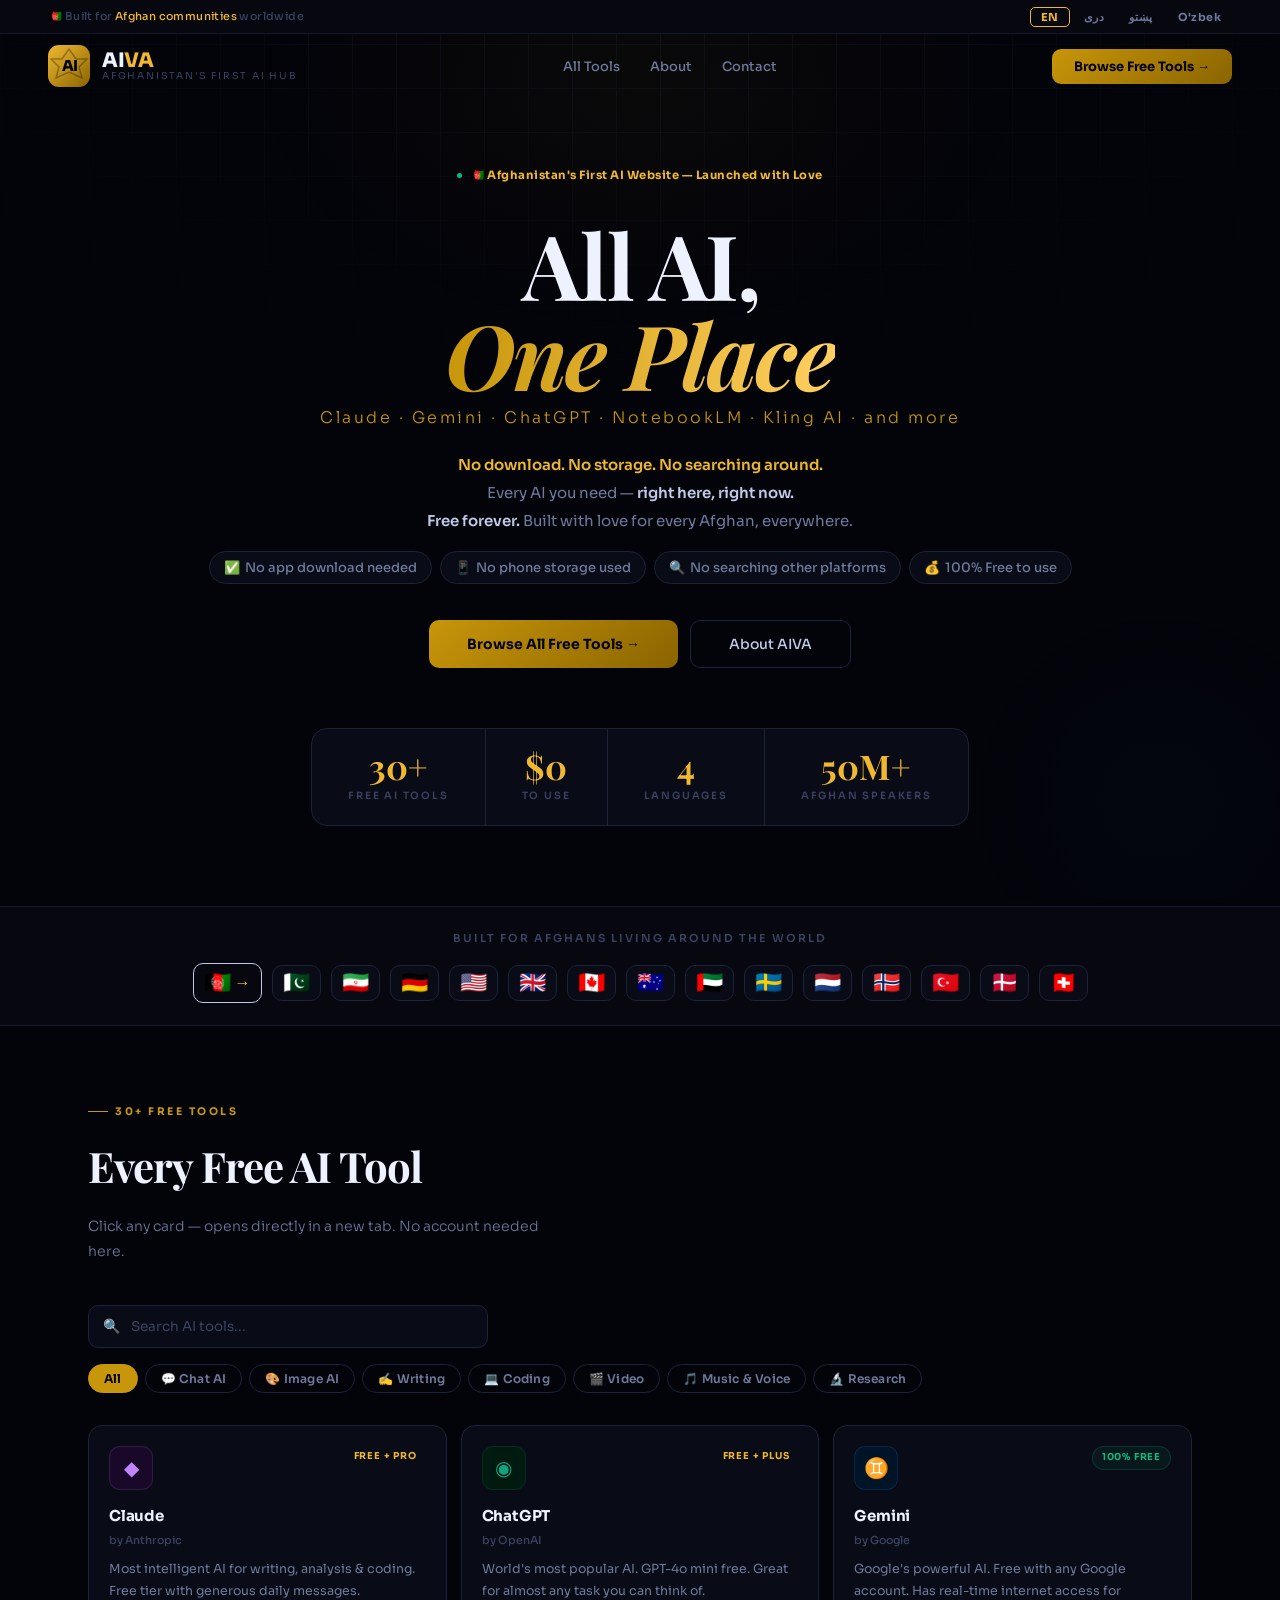
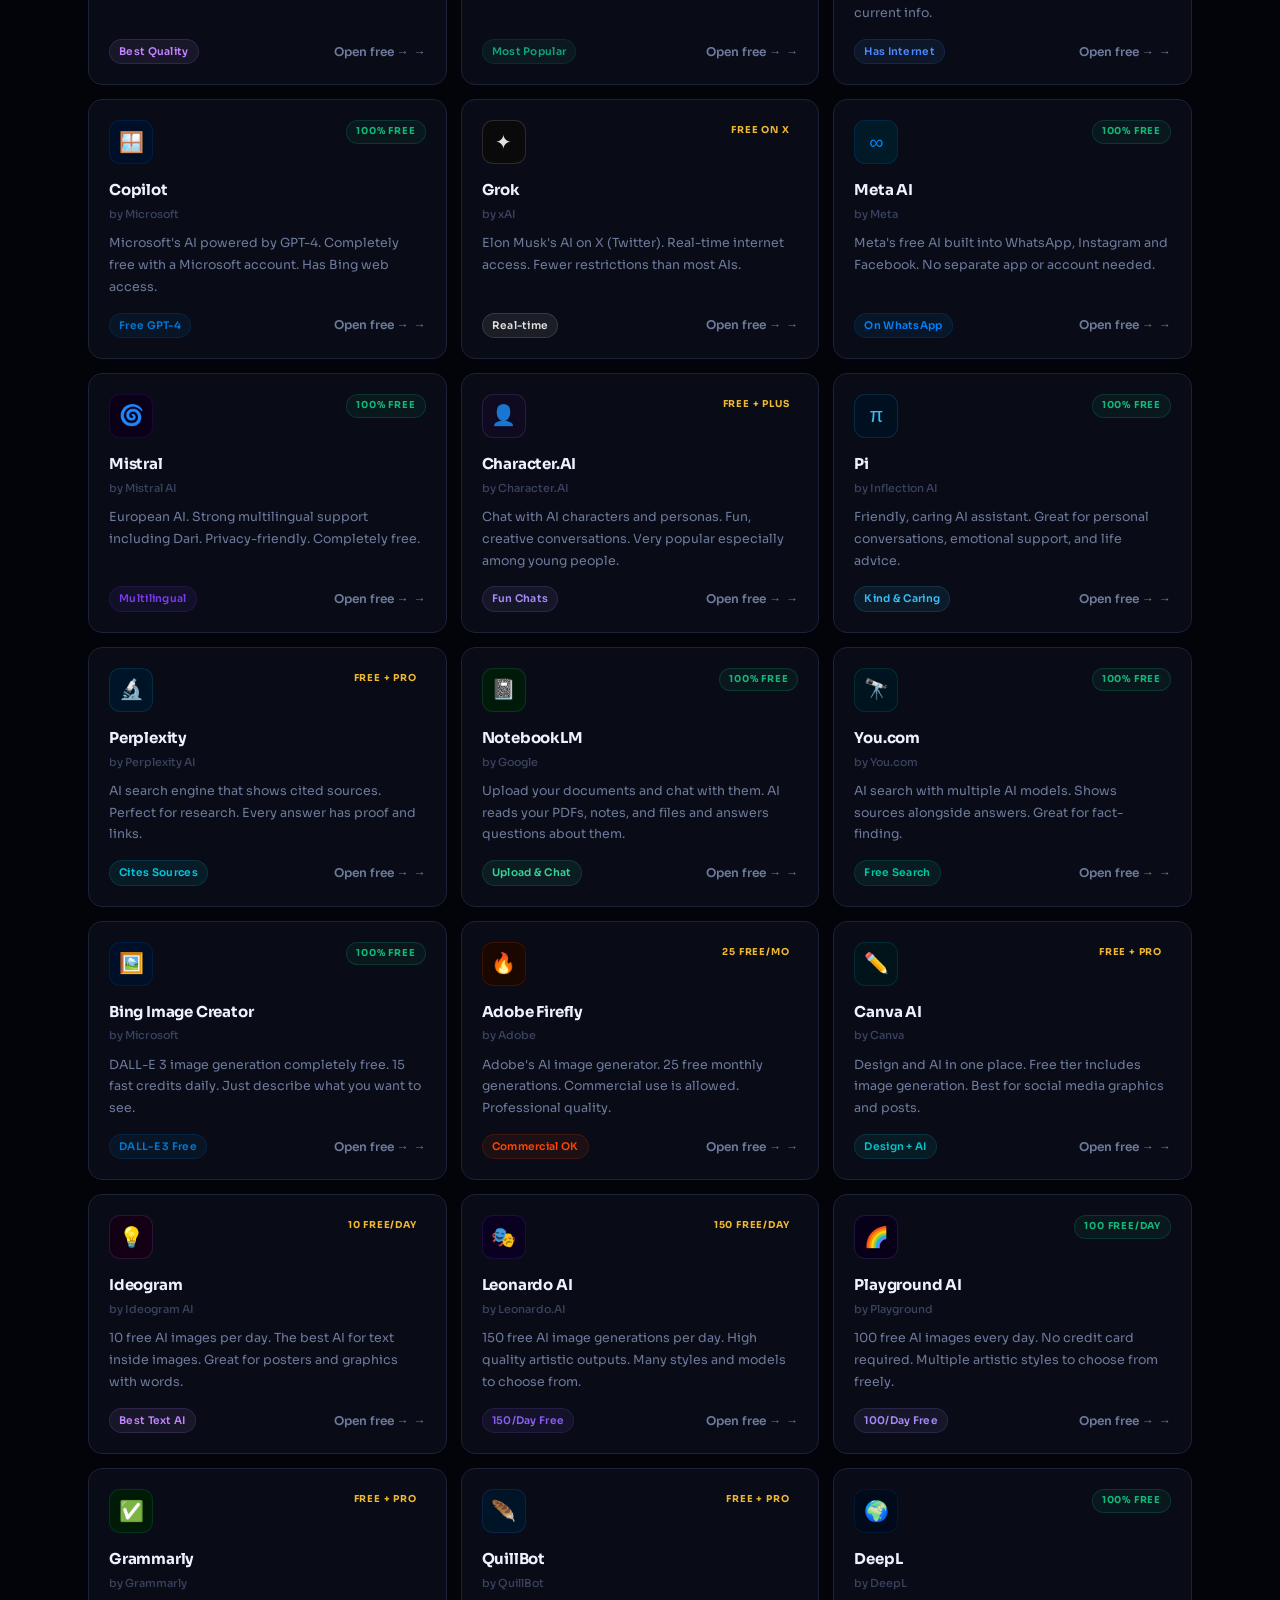
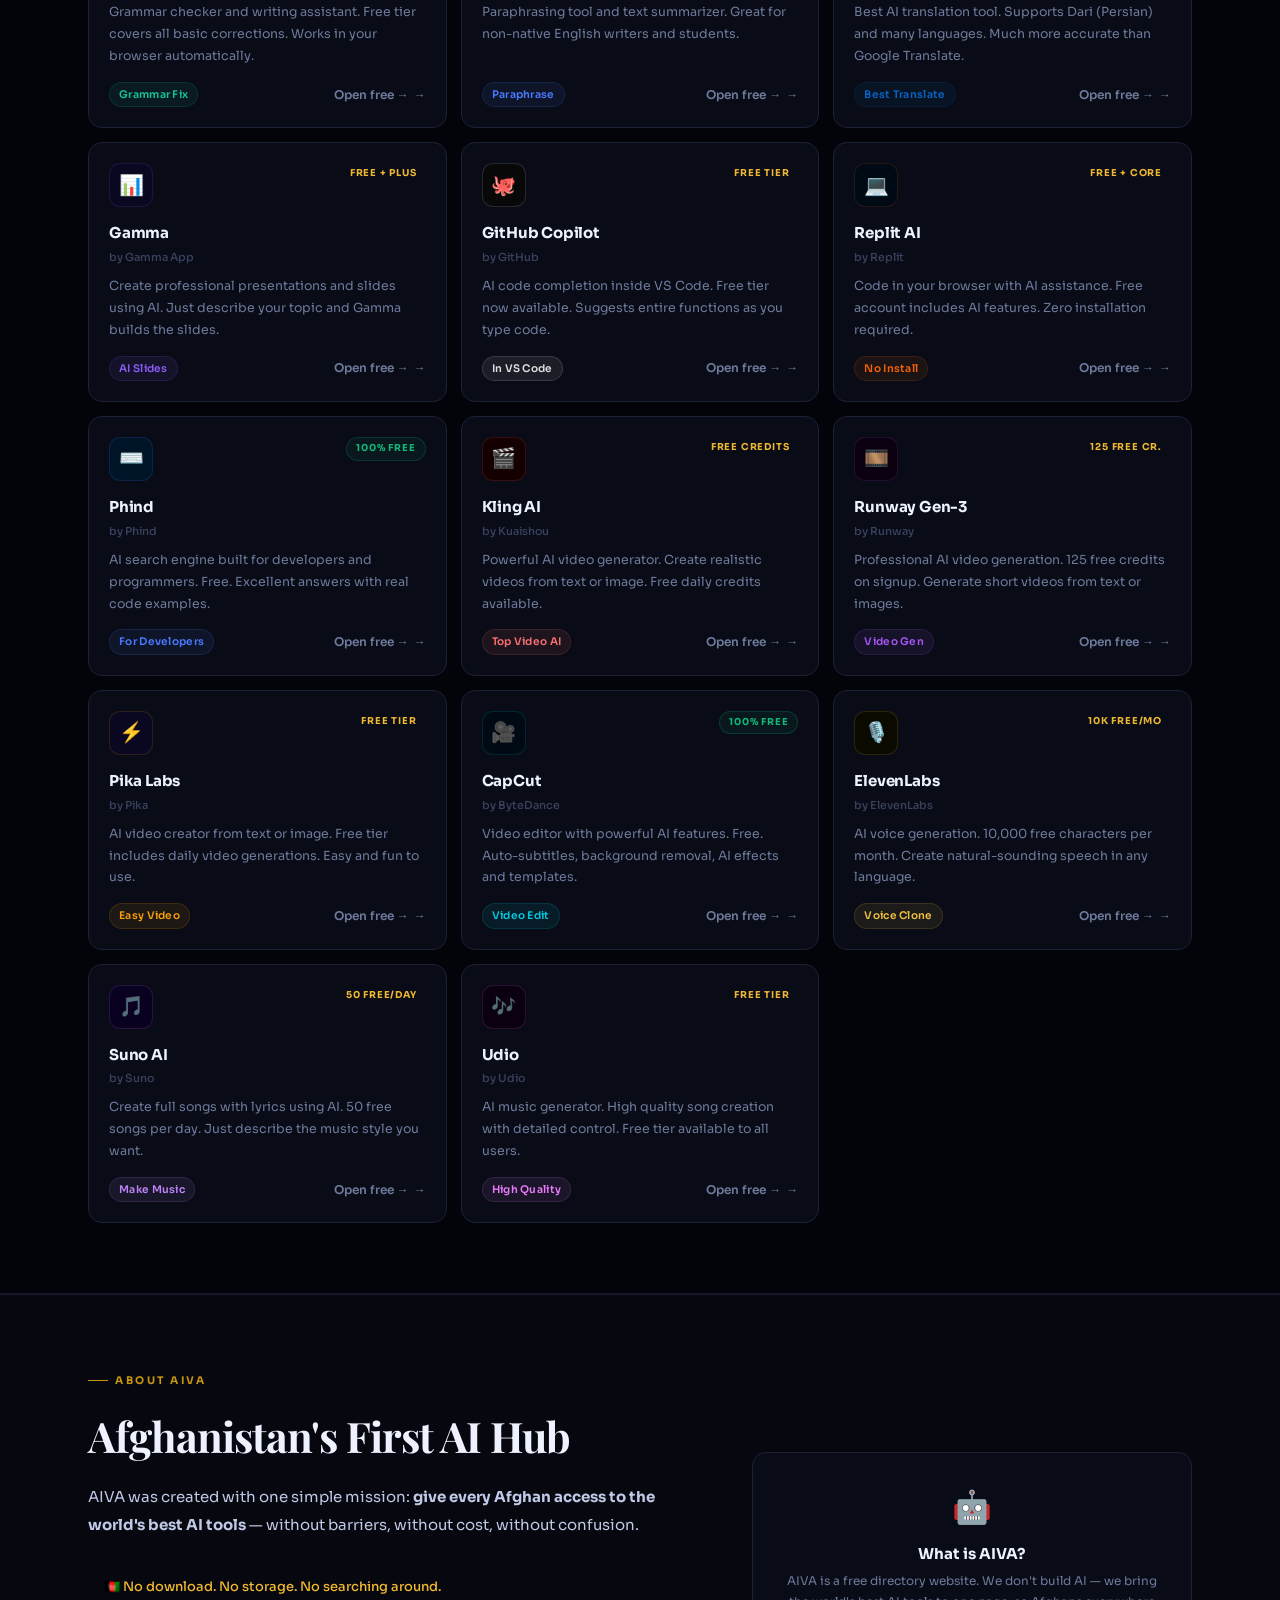
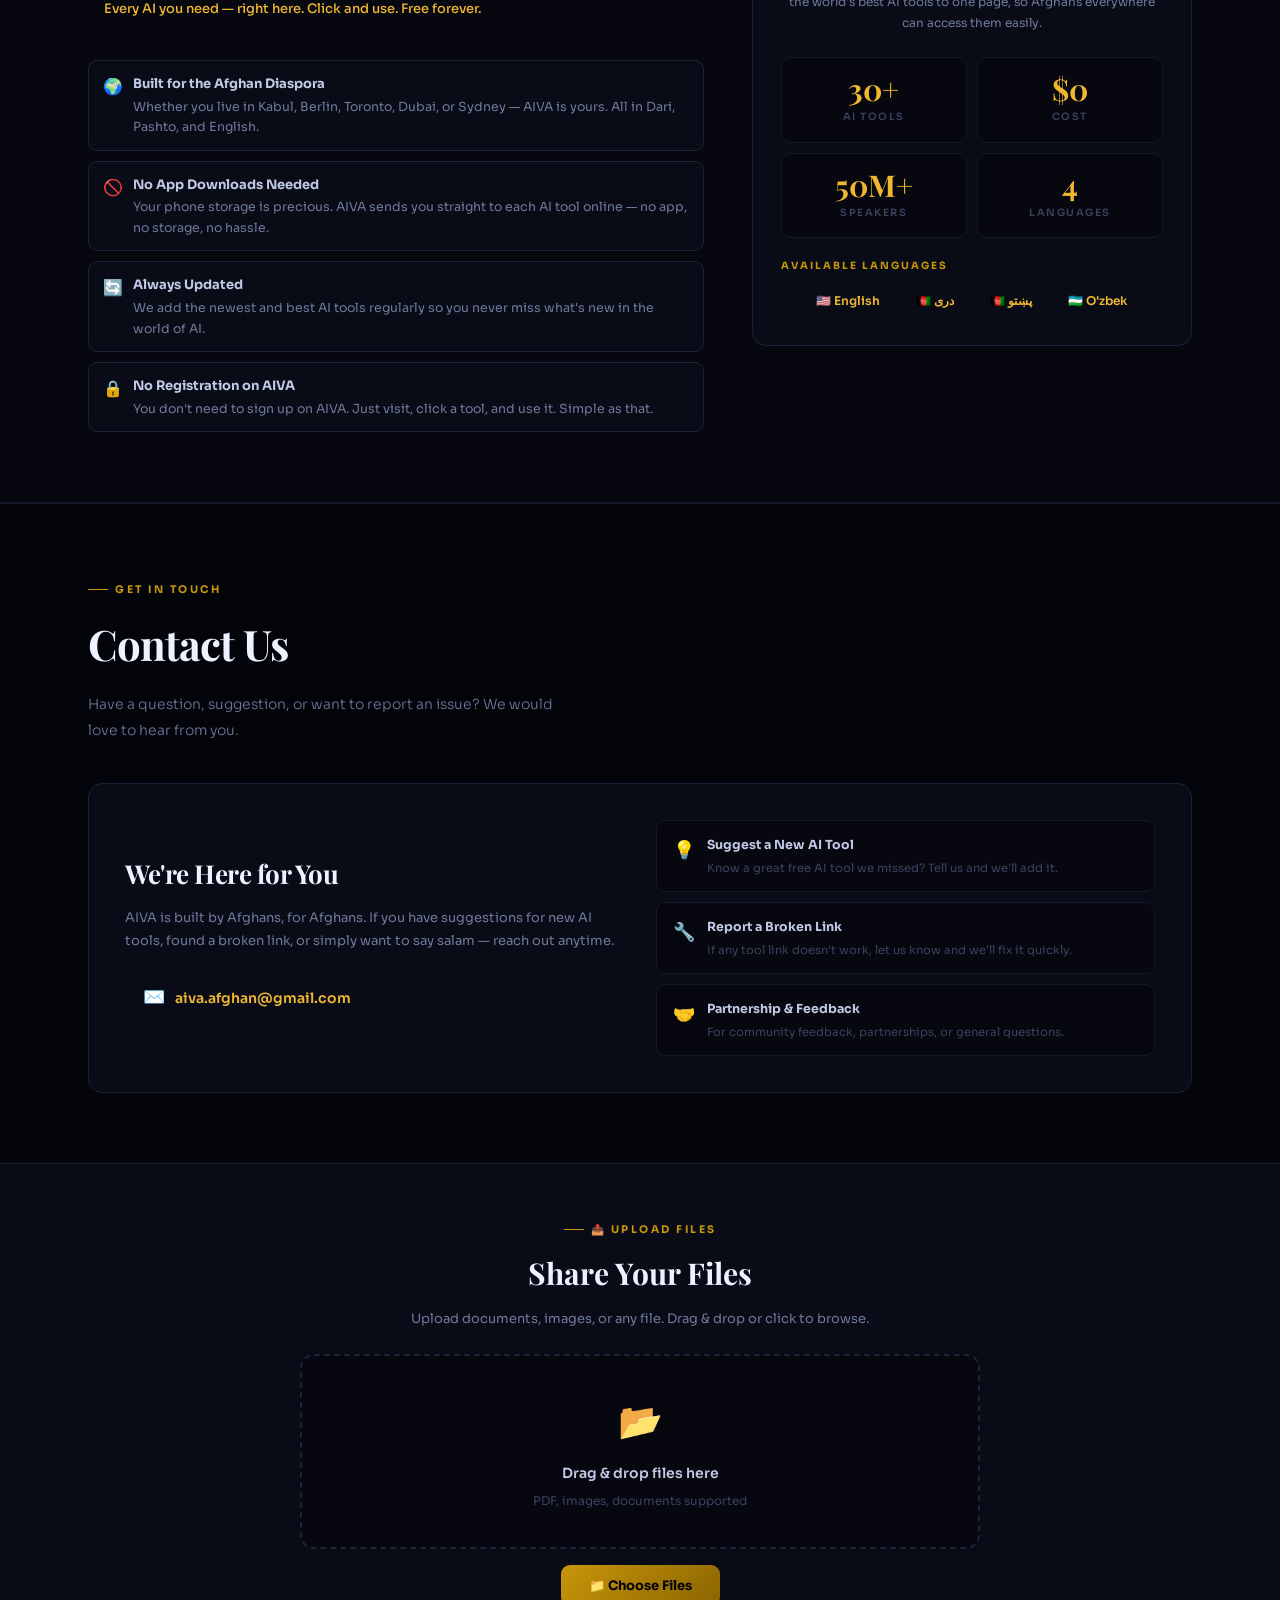
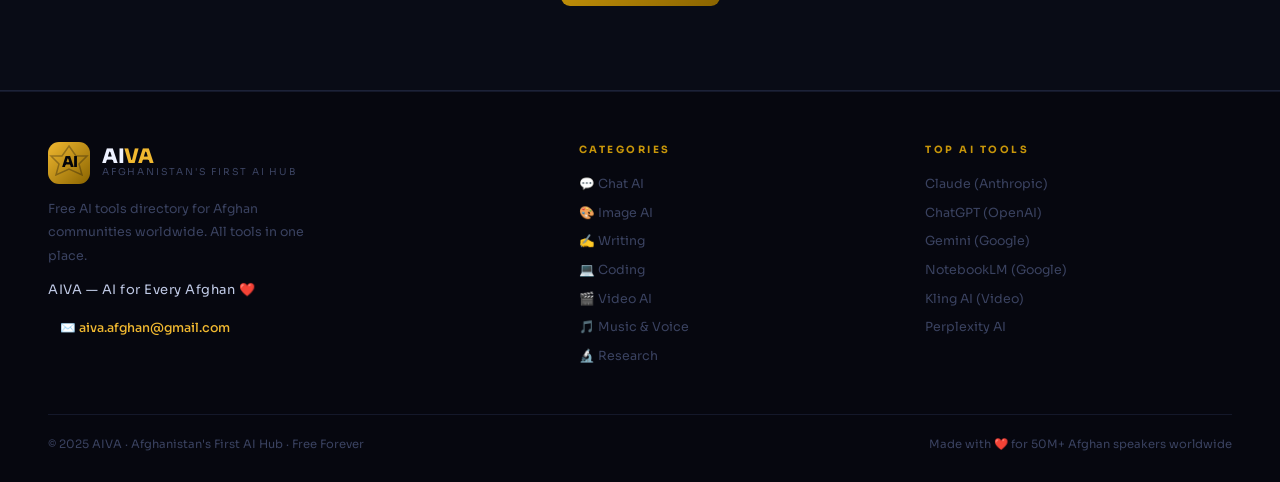
==== commit a4440aca: "Create index.html" ====
--- a/index.html
+++ b/index.html
@@ -3,553 +3,455 @@
 <head>
 <meta charset="UTF-8"/>
 <meta name="viewport" content="width=device-width, initial-scale=1.0"/>
-<title>AIVA — هوش مصنوعی برای هر افغان</title>
-<meta name="description" content="AIVA — Access Claude, ChatGPT, Gemini and 24+ free AI tools in one place. Built for Afghan communities worldwide."/>
+<title>AIVA — Afghanistan's First AI Hub</title>
+<meta name="description" content="AIVA — Afghanistan's first AI hub. Access Claude, ChatGPT, Gemini, NotebookLM, Kling AI and 30+ free AI tools in one place. Built for Afghan communities worldwide. No download. No storage. Just click and use."/>
 <link rel="preconnect" href="https://fonts.googleapis.com"/>
-<link href="https://fonts.googleapis.com/css2?family=Plus+Jakarta+Sans:wght@300;400;500;600;700;800&family=Playfair+Display:ital,wght@0,700;1,600&display=swap" rel="stylesheet"/>
+<link href="https://fonts.googleapis.com/css2?family=Sora:wght@300;400;500;600;700;800&family=Playfair+Display:ital,wght@0,700;1,600&display=swap" rel="stylesheet"/>
 <style>
 /* ═══════════════════════════════════════
-   AIVA — Professional Design System
-   Colors: Deep Black + Royal Gold + White
-   Font: Plus Jakarta Sans + Playfair Display
+   AIVA — Afghanistan's First AI Hub
+   Design: Dark Gold · Sora + Playfair
 ═══════════════════════════════════════ */
 :root {
-  --bg:       #04050c;
-  --surface:  #07090f;
-  --card:     #0b0d18;
-  --card2:    #0f1120;
-  --border:   #161928;
-  --border2:  #1e2338;
-  --gold:     #c8960a;
-  --goldL:    #f0b830;
-  --goldXL:   #ffd060;
-  --goldD:    #8a6400;
-  --white:    #f0f4ff;
-  --text:     #c8d0e8;
-  --soft:     #7a86a8;
-  --muted:    #3a4260;
-  --green:    #10b87a;
-  --greenBg:  #10b87a12;
-  --greenBd:  #10b87a28;
-  --red:      #e04060;
-  --redBg:    #e0406012;
-  --redBd:    #e0406028;
-  --blue:     #3a7aff;
-  --blueBg:   #3a7aff12;
-  --blueBd:   #3a7aff28;
-  --radius:   16px;
-  --radiusSm: 10px;
-  --shadow:   0 24px 60px rgba(0,0,0,0.5);
+  --bg:      #03040a;
+  --surface: #06070f;
+  --card:    #090c16;
+  --card2:   #0d1020;
+  --border:  #14182a;
+  --border2: #1c2238;
+  --gold:    #c8960a;
+  --goldL:   #f0b830;
+  --goldXL:  #ffd060;
+  --goldD:   #8a6400;
+  --white:   #eef2ff;
+  --text:    #c0cae6;
+  --soft:    #6e7a9c;
+  --muted:   #3a4260;
+  --green:   #10b87a;
+  --gBg:     #10b87a12;
+  --gBd:     #10b87a30;
+  --blue:    #4a8aff;
+  --bBg:     #4a8aff12;
+  --r:       14px;
+  --rSm:     9px;
 }
-
-/* ── RESET ── */
-*, *::before, *::after { box-sizing: border-box; margin: 0; padding: 0; }
-html { scroll-behavior: smooth; }
-body {
-  background: var(--bg);
-  color: var(--text);
-  font-family: 'Plus Jakarta Sans', sans-serif;
-  font-size: 15px;
-  line-height: 1.6;
-  overflow-x: hidden;
+*,*::before,*::after{box-sizing:border-box;margin:0;padding:0}
+html{scroll-behavior:smooth}
+body{background:var(--bg);color:var(--text);font-family:'Sora',sans-serif;font-size:14px;line-height:1.65;overflow-x:hidden}
+a{text-decoration:none;color:inherit}
+button{cursor:pointer;font-family:inherit}
+img{max-width:100%}
+::-webkit-scrollbar{width:4px}
+::-webkit-scrollbar-track{background:var(--bg)}
+::-webkit-scrollbar-thumb{background:var(--gold)50;border-radius:2px}
+::selection{background:var(--gold)25;color:var(--white)}
+
+/* ── BACKGROUND ── */
+.bg-wrap{position:fixed;inset:0;z-index:0;pointer-events:none;overflow:hidden}
+.bg-grid{position:absolute;inset:0;
+  background-image:linear-gradient(var(--border) 1px,transparent 1px),linear-gradient(90deg,var(--border) 1px,transparent 1px);
+  background-size:44px 44px;
+  mask-image:radial-gradient(ellipse 80% 50% at 50% 0%,black 0%,transparent 80%);opacity:.5}
+.bg-orb1{position:absolute;top:-180px;left:50%;transform:translateX(-50%);
+  width:800px;height:520px;
+  background:radial-gradient(ellipse,#c8960a0a 0%,transparent 70%);
+  border-radius:50%;animation:breathe 9s ease-in-out infinite}
+.bg-orb2{position:absolute;bottom:-100px;right:-80px;
+  width:400px;height:400px;
+  background:radial-gradient(circle,#4a8aff06 0%,transparent 70%);
+  border-radius:50%;animation:breathe 13s ease-in-out 4s infinite}
+.bg-line{position:absolute;top:0;left:50%;width:1px;height:35%;
+  background:linear-gradient(to bottom,var(--gold)25,transparent);transform:translateX(-50%)}
+@keyframes breathe{0%,100%{opacity:.5;transform:translateX(-50%) scale(1)}50%{opacity:1;transform:translateX(-50%) scale(1.04)}}
+
+/* ── LANG BAR ── */
+.lang-bar{
+  position:fixed;top:0;left:0;right:0;z-index:200;
+  background:var(--surface);border-bottom:1px solid var(--border);
+  padding:0 clamp(1rem,4vw,3rem);height:34px;
+  display:flex;align-items:center;justify-content:space-between}
+.lang-bar-left{font-size:11px;color:var(--muted);font-weight:500;letter-spacing:.4px}
+.lang-bar-left span{color:var(--goldL)}
+.lang-btns{display:flex;gap:3px}
+.lang-btn{background:transparent;border:1px solid transparent;
+  color:var(--soft);padding:2px 10px;border-radius:5px;
+  font-size:11px;font-weight:700;letter-spacing:.4px;transition:all .2s}
+.lang-btn.active{background:var(--gold)18;border-color:var(--gold)45;color:var(--goldL)}
+.lang-btn:hover:not(.active){color:var(--text);border-color:var(--border2)}
+
+/* ── NAV ── */
+nav{position:fixed;top:34px;left:0;right:0;z-index:100;
+  padding:0 clamp(1rem,4vw,3rem);transition:all .3s ease}
+nav.scrolled{background:rgba(3,4,10,.96);backdrop-filter:blur(20px);
+  border-bottom:1px solid var(--border);box-shadow:0 4px 32px rgba(0,0,0,.5)}
+.nav-inner{max-width:1200px;margin:0 auto;
+  display:flex;align-items:center;justify-content:space-between;height:64px}
+
+/* ── LOGO ── */
+.logo{display:flex;align-items:center;gap:12px;cursor:pointer}
+.logo-mark{
+  width:42px;height:42px;border-radius:11px;flex-shrink:0;
+  background:linear-gradient(135deg,var(--goldL),var(--goldD));
+  display:flex;align-items:center;justify-content:center;
+  box-shadow:0 0 0 1px var(--gold)35,0 6px 24px var(--gold)30;
+  position:relative;overflow:hidden}
+.logo-mark::before{
+  content:'';position:absolute;inset:0;
+  background:url("data:image/svg+xml,%3Csvg viewBox='0 0 42 42' xmlns='http://www.w3.org/2000/svg'%3E%3Cpolygon points='21,4 28,14 39,14 31,22 34,33 21,27 8,33 11,22 3,14 14,14' fill='none' stroke='%2304050c' stroke-width='1.5' opacity='0.3'/%3E%3C/svg%3E") center/cover}
+.logo-mark-inner{font-size:15px;font-weight:800;color:#03040a;letter-spacing:-1px;font-family:'Sora',sans-serif;position:relative;z-index:1}
+.logo-text{line-height:1}
+.logo-name{font-size:20px;font-weight:800;color:var(--white);letter-spacing:-.5px}
+.logo-name span{color:var(--goldL)}
+.logo-sub{font-size:9.5px;color:var(--muted);letter-spacing:1.8px;margin-top:1px;text-transform:uppercase}
+
+.nav-links{display:flex;align-items:center;gap:2px}
+.nav-link{background:transparent;border:none;color:var(--soft);
+  padding:7px 14px;border-radius:7px;font-size:13px;font-weight:500;
+  transition:all .2s;white-space:nowrap}
+.nav-link:hover{color:var(--text);background:var(--card)}
+.nav-cta{
+  background:linear-gradient(135deg,var(--gold),var(--goldD));
+  color:#03040a;padding:9px 22px;border-radius:9px;
+  font-size:13px;font-weight:700;border:none;
+  box-shadow:0 4px 20px var(--gold)35;transition:all .25s;
+  white-space:nowrap;margin-left:8px}
+.nav-cta:hover{transform:translateY(-2px);box-shadow:0 8px 28px var(--gold)50}
+.hamburger{display:none;background:none;border:none;color:var(--text);font-size:20px}
+
+/* ── HERO ── */
+.hero{
+  min-height:100vh;display:flex;flex-direction:column;
+  align-items:center;justify-content:center;
+  padding:160px clamp(1rem,4vw,3rem) 80px;
+  text-align:center;position:relative;z-index:1}
+.hero-badge{
+  display:inline-flex;align-items:center;gap:8px;
+  background:var(--gold)0e;border:1px solid var(--gold)28;
+  border-radius:100px;padding:6px 18px;margin-bottom:28px;
+  animation:fadeUp .6s ease both}
+.hero-badge-dot{width:5px;height:5px;border-radius:50%;background:var(--green);animation:pulse 2s infinite}
+.hero-badge-text{font-size:11.5px;color:var(--goldL);font-weight:700;letter-spacing:.5px}
+.hero-title{
+  font-family:'Playfair Display',serif;
+  font-size:clamp(42px,8vw,90px);
+  font-weight:700;line-height:1.0;color:var(--white);
+  margin-bottom:6px;animation:fadeUp .7s ease .05s both;letter-spacing:-2px}
+.hero-title-accent{
+  font-style:italic;
+  background:linear-gradient(90deg,var(--gold),var(--goldXL),var(--gold));
+  background-size:200%;-webkit-background-clip:text;-webkit-text-fill-color:transparent;
+  animation:fadeUp .7s ease .05s both,shimmer 4s linear infinite}
+.hero-sub-lang{font-size:clamp(13px,1.8vw,16px);color:var(--gold);
+  font-weight:300;margin-bottom:20px;letter-spacing:2.5px;
+  animation:fadeUp .7s ease .08s both;opacity:.75}
+.hero-taglines{
+  display:flex;flex-direction:column;gap:6px;
+  margin-bottom:16px;animation:fadeUp .7s ease .1s both}
+.hero-tagline-main{
+  font-size:clamp(13px,1.6vw,15px);color:var(--soft);line-height:1.85;
+  max-width:520px;margin:0 auto}
+.hero-tagline-main strong{color:var(--text);font-weight:600}
+.hero-tagline-main em{color:var(--goldL);font-style:normal;font-weight:600}
+.hero-pills{
+  display:flex;flex-wrap:wrap;justify-content:center;gap:8px;
+  margin-bottom:36px;animation:fadeUp .7s ease .12s both}
+.hero-pill{
+  display:flex;align-items:center;gap:5px;
+  background:var(--card);border:1px solid var(--border2);
+  border-radius:100px;padding:5px 14px;
+  font-size:11.5px;color:var(--soft);font-weight:500}
+.hero-pill span{font-size:13px}
+.hero-actions{
+  display:flex;gap:12px;flex-wrap:wrap;justify-content:center;
+  margin-bottom:60px;animation:fadeUp .7s ease .14s both}
+.btn-gold{
+  background:linear-gradient(135deg,var(--gold),var(--goldD));
+  color:#03040a;border:none;padding:14px 38px;border-radius:10px;
+  font-size:14px;font-weight:700;font-family:inherit;
+  box-shadow:0 8px 28px var(--gold)40;transition:all .3s}
+.btn-gold:hover{transform:translateY(-3px);box-shadow:0 14px 40px var(--gold)55}
+.btn-outline{
+  background:transparent;color:var(--text);
+  border:1px solid var(--border2);padding:14px 38px;
+  border-radius:10px;font-size:14px;font-weight:500;
+  font-family:inherit;transition:all .3s}
+.btn-outline:hover{border-color:var(--gold)50;color:var(--goldL);background:var(--gold)06}
+
+/* ── STATS ── */
+.hero-stats{
+  display:flex;flex-wrap:wrap;justify-content:center;
+  animation:fadeUp .7s ease .16s both;
+  border:1px solid var(--border2);border-radius:16px;
+  overflow:hidden;background:var(--card)}
+.stat-item{padding:20px 36px;text-align:center;border-right:1px solid var(--border2)}
+.stat-item:last-child{border-right:none}
+.stat-n{font-family:'Playfair Display',serif;font-size:34px;color:var(--goldL);line-height:1;font-weight:700}
+.stat-l{font-size:10px;color:var(--muted);letter-spacing:1.8px;text-transform:uppercase;margin-top:5px;font-weight:600}
+
+/* ── WORLD MAP SECTION ── */
+.worldmap-section{
+  position:relative;z-index:1;
+  padding:40px clamp(1rem,4vw,3rem) 36px;
+  background:var(--surface);
+  border-top:1px solid var(--border);border-bottom:1px solid var(--border);
+  overflow:hidden}
+.worldmap-inner{max-width:1100px;margin:0 auto}
+.worldmap-header{
+  display:flex;align-items:center;justify-content:center;gap:10px;
+  margin-bottom:28px}
+.worldmap-flag-icon{font-size:22px}
+.worldmap-label{
+  font-family:'Playfair Display',serif;
+  font-size:clamp(22px,3.5vw,34px);color:var(--white);
+  font-weight:700;letter-spacing:-.5px}
+.worldmap-arrow{
+  font-size:20px;color:var(--goldL);
+  animation:arrowPulse 1.8s ease-in-out infinite}
+.worldmap-globe{font-size:22px}
+.worldmap-sub{
+  font-size:11px;color:var(--muted);letter-spacing:2px;
+  text-transform:uppercase;font-weight:600;
+  display:block;text-align:center;margin-bottom:22px}
+.worldmap-wrap{
+  position:relative;border-radius:14px;overflow:hidden;
+  border:1px solid var(--border2);background:var(--card)}
+.world-svg{width:100%;height:auto;display:block}
+.continent{fill:var(--border2);stroke:var(--border);stroke-width:.5;transition:fill .3s}
+.dot-pulse{
+  animation:dotGlow 2s ease-in-out infinite}
+.dot-pulse:nth-child(2n){animation-delay:.4s}
+.dot-pulse:nth-child(3n){animation-delay:.8s}
+.dot-pulse:nth-child(4n){animation-delay:1.2s}
+.dot-pulse:nth-child(5n){animation-delay:1.6s}
+.map-home-dot{animation:homePulse 1.5s ease-in-out infinite}
+@keyframes dotGlow{
+  0%,100%{opacity:.7;r:3}
+  50%{opacity:1;r:4.5}}
+@keyframes homePulse{
+  0%,100%{opacity:1;r:5}
+  50%{opacity:.6;r:7}}
+@keyframes arrowPulse{
+  0%,100%{transform:translateX(0);opacity:.6}
+  50%{transform:translateX(5px);opacity:1}}
+
+/* ── SECTION ── */
+.section{position:relative;z-index:1}
+.section-inner{max-width:1200px;margin:0 auto;padding:70px clamp(1rem,4vw,3rem)}
+.section-header{margin-bottom:40px}
+.section-eyebrow{
+  display:inline-flex;align-items:center;gap:7px;
+  font-size:10.5px;color:var(--gold);font-weight:700;
+  letter-spacing:2.5px;text-transform:uppercase;margin-bottom:12px}
+.section-eyebrow::before{content:'';width:20px;height:1px;background:var(--gold)}
+.section-title{
+  font-family:'Playfair Display',serif;
+  font-size:clamp(26px,4vw,42px);color:var(--white);font-weight:700;
+  margin-bottom:12px;letter-spacing:-1px}
+.section-sub{font-size:14px;color:var(--soft);font-weight:300;max-width:480px;line-height:1.85}
+
+/* ── SEARCH + FILTER ── */
+.tools-controls{margin-bottom:32px}
+.search-box{position:relative;margin-bottom:16px;max-width:400px}
+.search-icon-el{position:absolute;left:15px;top:50%;transform:translateY(-50%);color:var(--muted);font-size:14px;pointer-events:none}
+.search-input{
+  width:100%;background:var(--card);border:1px solid var(--border2);border-radius:10px;
+  color:var(--text);padding:12px 16px 12px 42px;
+  font-family:inherit;font-size:13.5px;outline:none;transition:all .2s}
+.search-input::placeholder{color:var(--muted)}
+.search-input:focus{border-color:var(--gold)55;box-shadow:0 0 0 3px var(--gold)0a}
+.filter-row{display:flex;gap:7px;flex-wrap:wrap}
+.filter-btn{
+  background:transparent;border:1px solid var(--border2);
+  color:var(--soft);padding:6px 15px;border-radius:100px;
+  font-size:12px;font-weight:600;font-family:inherit;transition:all .2s;letter-spacing:.2px}
+.filter-btn:hover{color:var(--text);background:var(--card2)}
+.filter-btn.active{background:var(--gold);color:#03040a;border-color:var(--gold);font-weight:700}
+
+/* ── TOOL CARDS ── */
+.tools-grid{display:grid;grid-template-columns:repeat(auto-fill,minmax(270px,1fr));gap:14px}
+.tool-card{
+  background:var(--card);border:1px solid var(--border2);
+  border-radius:var(--r);padding:20px;
+  display:flex;flex-direction:column;
+  transition:all .3s ease;position:relative;overflow:hidden;
+  cursor:pointer;text-decoration:none;color:inherit}
+.tool-card::after{
+  content:'';position:absolute;top:0;left:0;right:0;height:2px;
+  background:linear-gradient(90deg,var(--ac,var(--gold)),transparent);
+  opacity:0;transition:opacity .3s}
+.tool-card:hover{
+  border-color:var(--ac,var(--gold))45;transform:translateY(-3px);
+  box-shadow:0 16px 40px rgba(0,0,0,.4),0 0 0 1px var(--ac,var(--gold))15;
+  background:var(--card2)}
+.tool-card:hover::after{opacity:1}
+.card-top{display:flex;align-items:flex-start;justify-content:space-between;margin-bottom:14px}
+.card-icon{
+  width:44px;height:44px;border-radius:11px;
+  display:flex;align-items:center;justify-content:center;
+  font-size:20px;flex-shrink:0;border:1px solid rgba(255,255,255,.06)}
+.card-badge{
+  font-size:9.5px;font-weight:700;padding:3px 9px;
+  border-radius:20px;letter-spacing:.8px;text-transform:uppercase;white-space:nowrap}
+.badge-free{background:var(--gBg);color:var(--green);border:1px solid var(--gBd)}
+.badge-freemium{background:var(--gold)12;color:var(--goldL);border:1px solid var(--gold)25}
+.card-name{font-size:15px;font-weight:700;color:var(--white);margin-bottom:2px;letter-spacing:-.2px}
+.card-maker{font-size:11px;color:var(--muted);font-weight:500;margin-bottom:10px}
+.card-desc{font-size:12.5px;color:var(--soft);line-height:1.75;flex:1;margin-bottom:14px}
+.card-footer{display:flex;align-items:center;justify-content:space-between}
+.card-tag{font-size:10.5px;font-weight:600;padding:3px 9px;border-radius:20px;letter-spacing:.3px}
+.card-open{display:flex;align-items:center;gap:5px;font-size:12px;font-weight:600;color:var(--soft);transition:all .2s}
+.tool-card:hover .card-open{color:var(--white)}
+.card-arrow{transition:transform .2s}
+.tool-card:hover .card-arrow{transform:translateX(3px)}
+
+/* ── DIVIDER ── */
+.divider{border:none;border-top:1px solid var(--border);margin:0;position:relative;z-index:1}
+
+/* ── ABOUT SECTION ── */
+.about-grid{display:grid;grid-template-columns:1.4fr 1fr;gap:48px;align-items:center}
+.about-text{}
+.about-lead{font-size:15px;color:var(--text);line-height:1.9;margin-bottom:16px;font-weight:400}
+.about-highlight{
+  display:inline-block;background:var(--gold)0e;border:1px solid var(--gold)22;
+  border-radius:8px;padding:12px 16px;margin:8px 0;
+  font-size:13px;color:var(--goldL);font-weight:500;line-height:1.7}
+.about-features{display:flex;flex-direction:column;gap:10px;margin-top:20px}
+.about-feature{
+  display:flex;align-items:flex-start;gap:10px;
+  padding:12px 14px;background:var(--card);border:1px solid var(--border2);
+  border-radius:9px;font-size:12.5px;color:var(--soft);line-height:1.65}
+.about-feature-icon{font-size:16px;flex-shrink:0;margin-top:1px}
+.about-feature strong{color:var(--text);display:block;font-size:13px;margin-bottom:2px}
+
+.about-card{
+  background:var(--card);border:1px solid var(--border2);
+  border-radius:var(--r);padding:28px;
+  display:flex;flex-direction:column;gap:20px}
+.about-stat{text-align:center;padding:16px;background:var(--surface);border-radius:10px;border:1px solid var(--border)}
+.about-stat-n{font-family:'Playfair Display',serif;font-size:30px;color:var(--goldL);font-weight:700;line-height:1}
+.about-stat-l{font-size:10px;color:var(--muted);letter-spacing:1.5px;text-transform:uppercase;margin-top:5px;font-weight:600}
+.about-langs{display:flex;gap:8px;flex-wrap:wrap;justify-content:center}
+.about-lang{
+  background:var(--gold)0e;border:1px solid var(--gold)25;
+  border-radius:7px;padding:6px 14px;
+  font-size:12px;color:var(--goldL);font-weight:600}
+
+/* ── CONTACT ── */
+.contact-wrap{
+  background:var(--card);border:1px solid var(--border2);
+  border-radius:var(--r);padding:36px;
+  display:grid;grid-template-columns:1fr 1fr;gap:32px;align-items:center}
+.contact-left{}
+.contact-title{font-family:'Playfair Display',serif;font-size:26px;color:var(--white);font-weight:700;margin-bottom:10px;letter-spacing:-.5px}
+.contact-sub{font-size:13px;color:var(--soft);line-height:1.8;margin-bottom:20px}
+.contact-email{
+  display:inline-flex;align-items:center;gap:10px;
+  background:var(--gold)0e;border:1px solid var(--gold)30;
+  border-radius:9px;padding:11px 18px;
+  font-size:14px;color:var(--goldL);font-weight:600;
+  transition:all .2s;cursor:pointer}
+.contact-email:hover{background:var(--gold)18;border-color:var(--gold)50}
+.contact-email-icon{font-size:18px}
+.contact-right{display:flex;flex-direction:column;gap:10px}
+.contact-item{
+  display:flex;align-items:flex-start;gap:12px;
+  padding:14px 16px;background:var(--surface);
+  border:1px solid var(--border);border-radius:9px}
+.contact-item-icon{font-size:18px;flex-shrink:0;margin-top:1px}
+.contact-item-title{font-size:12.5px;font-weight:700;color:var(--text);margin-bottom:3px}
+.contact-item-sub{font-size:11.5px;color:var(--muted);line-height:1.6}
+
+/* ── FOOTER ── */
+footer{
+  background:var(--surface);border-top:1px solid var(--border);
+  padding:50px clamp(1rem,4vw,3rem) 28px;position:relative;z-index:1}
+.footer-inner{max-width:1200px;margin:0 auto}
+.footer-top{display:grid;grid-template-columns:1.6fr 1fr 1fr;gap:40px;margin-bottom:40px}
+.footer-brand-desc{font-size:12.5px;color:var(--muted);line-height:1.9;margin-top:14px;max-width:260px}
+.footer-tagline{font-size:13px;color:var(--gold)80;margin-top:10px;letter-spacing:.5px}
+.footer-email{
+  display:inline-flex;align-items:center;gap:6px;
+  margin-top:12px;font-size:12.5px;color:var(--goldL);font-weight:500;
+  background:var(--gold)0a;border:1px solid var(--gold)20;
+  border-radius:6px;padding:6px 12px;transition:all .2s}
+.footer-email:hover{background:var(--gold)18}
+.footer-col-title{font-size:10px;color:var(--gold);font-weight:700;letter-spacing:2.5px;text-transform:uppercase;margin-bottom:16px}
+.footer-link{display:block;font-size:12.5px;color:var(--muted);margin-bottom:8px;transition:color .2s;font-weight:400}
+.footer-link:hover{color:var(--goldL)}
+.footer-bottom{
+  border-top:1px solid var(--border);padding-top:20px;
+  display:flex;justify-content:space-between;align-items:center;flex-wrap:wrap;gap:10px}
+.footer-copy{font-size:11.5px;color:var(--muted)}
+.footer-love{font-size:11.5px;color:var(--muted)}
+.footer-love span{color:var(--gold)}
+
+/* ── ANIMATIONS ── */
+@keyframes fadeUp{from{opacity:0;transform:translateY(24px)}to{opacity:1;transform:translateY(0)}}
+@keyframes pulse{0%,100%{opacity:1;transform:scale(1)}50%{opacity:.35;transform:scale(.8)}}
+@keyframes shimmer{from{background-position:-200% center}to{background-position:200% center}}
+.fade-up{opacity:0;transform:translateY(20px);transition:opacity .6s ease,transform .6s ease}
+.fade-up.show{opacity:1;transform:translateY(0)}
+
+/* ── DARK SECTION ── */
+.section-dark{background:var(--surface);border-top:1px solid var(--border);border-bottom:1px solid var(--border)}
+
+/* ── NO RESULTS ── */
+.no-results{grid-column:1/-1;text-align:center;padding:60px 20px;color:var(--muted)}
+.no-results-icon{font-size:40px;margin-bottom:12px}
+.no-results-text{font-size:16px;font-weight:600;color:var(--soft);margin-bottom:6px}
+.no-results-sub{font-size:12.5px}
+
+/* ── RESPONSIVE ── */
+@media(max-width:900px){
+  .about-grid,.contact-wrap,.footer-top{grid-template-columns:1fr}
+  .nav-links{display:none}
+  .hamburger{display:block}
+  .about-card{display:none}
 }
-a { text-decoration: none; color: inherit; }
-button { cursor: pointer; font-family: inherit; }
-img { max-width: 100%; }
-::-webkit-scrollbar { width: 5px; }
-::-webkit-scrollbar-track { background: var(--bg); }
-::-webkit-scrollbar-thumb { background: var(--gold)50; border-radius: 3px; }
-::selection { background: var(--gold)25; color: var(--white); }
-
-/* ── BACKGROUND ── */
-.bg-wrap {
-  position: fixed; inset: 0; z-index: 0; pointer-events: none; overflow: hidden;
+@media(max-width:600px){
+  .stat-item{padding:15px 20px}
+  .stat-n{font-size:26px}
+  .hero-actions{flex-direction:column;align-items:stretch}
+  .btn-gold,.btn-outline{text-align:center}
+  .contact-wrap{padding:22px}
+  .footer-top{grid-template-columns:1fr}
 }
-.bg-grid {
-  position: absolute; inset: 0;
-  background-image:
-    linear-gradient(var(--border) 1px, transparent 1px),
-    linear-gradient(90deg, var(--border) 1px, transparent 1px);
-  background-size: 48px 48px;
-  mask-image: radial-gradient(ellipse 80% 60% at 50% 0%, black 0%, transparent 80%);
-  opacity: .6;
-}
-.bg-orb1 {
-  position: absolute; top: -200px; left: 50%;
-  transform: translateX(-50%);
-  width: 900px; height: 600px;
-  background: radial-gradient(ellipse, var(--gold)0a 0%, transparent 70%);
-  border-radius: 50%;
-  animation: breathe 8s ease-in-out infinite;
-}
-.bg-orb2 {
-  position: absolute; bottom: 0; right: -100px;
-  width: 500px; height: 500px;
-  background: radial-gradient(circle, var(--blue)06 0%, transparent 70%);
-  border-radius: 50%;
-  animation: breathe 12s ease-in-out 3s infinite;
-}
-.bg-line {
-  position: absolute; top: 0; left: 50%; width: 1px; height: 40%;
-  background: linear-gradient(to bottom, var(--gold)30, transparent);
-  transform: translateX(-50%);
-}
-@keyframes breathe { 0%,100%{opacity:.5;transform:translateX(-50%) scale(1)} 50%{opacity:1;transform:translateX(-50%) scale(1.05)} }
-
-/* ── LANGUAGE SWITCHER ── */
-.lang-bar {
-  position: fixed; top: 0; left: 0; right: 0; z-index: 200;
-  background: var(--surface);
-  border-bottom: 1px solid var(--border);
-  padding: 0 clamp(1rem,4vw,3rem);
-  height: 36px;
-  display: flex; align-items: center; justify-content: space-between;
-}
-.lang-bar-left {
-  font-size: 12px; color: var(--muted); font-weight: 500; letter-spacing: .5px;
-}
-.lang-bar-left span { color: var(--gold); }
-.lang-btns { display: flex; gap: 4px; }
-.lang-btn {
-  background: transparent; border: 1px solid transparent;
-  color: var(--soft); padding: 3px 12px; border-radius: 6px;
-  font-size: 12px; font-weight: 600; letter-spacing: .5px;
-  transition: all .2s;
-}
-.lang-btn.active {
-  background: var(--gold)15; border-color: var(--gold)40; color: var(--goldL);
-}
-.lang-btn:hover:not(.active) { color: var(--text); border-color: var(--border2); }
-
-/* ── NAV ── */
-nav {
-  position: fixed; top: 36px; left: 0; right: 0; z-index: 100;
-  padding: 0 clamp(1rem,4vw,3rem);
-  transition: all .3s ease;
-}
-nav.scrolled {
-  background: rgba(4,5,12,.96);
-  backdrop-filter: blur(24px);
-  border-bottom: 1px solid var(--border);
-  box-shadow: 0 4px 40px rgba(0,0,0,.4);
-}
-.nav-inner {
-  max-width: 1280px; margin: 0 auto;
-  display: flex; align-items: center; justify-content: space-between;
-  height: 70px;
-}
-.logo { display: flex; align-items: center; gap: 14px; }
-.logo-mark {
-  width: 44px; height: 44px; border-radius: 12px;
-  background: linear-gradient(135deg, var(--gold), var(--goldD));
-  display: flex; align-items: center; justify-content: center;
-  box-shadow: 0 0 0 1px var(--gold)30, 0 8px 32px var(--gold)25;
-  flex-shrink: 0;
-}
-.logo-mark-text {
-  font-size: 18px; font-weight: 800; color: #04050c;
-  font-family: 'Plus Jakarta Sans', sans-serif; letter-spacing: -1px;
-}
-.logo-text-wrap { line-height: 1; }
-.logo-name {
-  font-size: 22px; font-weight: 800; color: var(--white);
-  letter-spacing: -0.5px;
-}
-.logo-name span { color: var(--goldL); }
-.logo-tagline { font-size: 11px; color: var(--muted); letter-spacing: 2px; margin-top: 2px; }
-.nav-links { display: flex; align-items: center; gap: 2px; }
-.nav-link {
-  background: transparent; border: none;
-  color: var(--soft); padding: 8px 16px; border-radius: 8px;
-  font-size: 14px; font-weight: 500;
-  transition: all .2s; white-space: nowrap;
-}
-.nav-link:hover { color: var(--text); background: var(--card); }
-.nav-cta {
-  background: linear-gradient(135deg, var(--gold), var(--goldD));
-  color: #04050c; padding: 10px 24px; border-radius: 10px;
-  font-size: 14px; font-weight: 700; border: none;
-  box-shadow: 0 4px 24px var(--gold)35;
-  transition: all .25s; white-space: nowrap; margin-left: 8px;
-}
-.nav-cta:hover { transform: translateY(-2px); box-shadow: 0 8px 32px var(--gold)50; }
-.hamburger { display: none; background: none; border: none; color: var(--text); font-size: 22px; }
-
-/* ── HERO ── */
-.hero {
-  min-height: 100vh; display: flex; flex-direction: column;
-  align-items: center; justify-content: center;
-  padding: 180px clamp(1rem,4vw,3rem) 100px;
-  text-align: center; position: relative; z-index: 1;
-}
-.hero-badge {
-  display: inline-flex; align-items: center; gap: 10px;
-  background: var(--gold)0f; border: 1px solid var(--gold)30;
-  border-radius: 100px; padding: 8px 22px; margin-bottom: 36px;
-  animation: fadeUp .7s ease both;
-}
-.hero-badge-dot {
-  width: 6px; height: 6px; border-radius: 50%;
-  background: var(--green); animation: pulse 2s infinite;
-}
-.hero-badge-text { font-size: 13px; color: var(--goldL); font-weight: 600; letter-spacing: .5px; }
-.hero-title {
-  font-family: 'Playfair Display', serif;
-  font-size: clamp(52px, 9vw, 110px);
-  font-weight: 700; line-height: 1.0;
-  color: var(--white); margin-bottom: 8px;
-  animation: fadeUp .8s ease .06s both;
-  letter-spacing: -2px;
-}
-.hero-title-accent {
-  font-style: italic; color: var(--goldL);
-  background: linear-gradient(90deg, var(--gold), var(--goldXL), var(--gold));
-  background-size: 200%; -webkit-background-clip: text;
-  -webkit-text-fill-color: transparent;
-  animation: fadeUp .8s ease .06s both, shimmer 4s linear infinite;
-}
-.hero-dari {
-  font-size: clamp(16px,2.5vw,22px); color: var(--gold);
-  font-weight: 300; margin-bottom: 28px; letter-spacing: 3px;
-  animation: fadeUp .8s ease .1s both; opacity: .8;
-}
-.hero-sub {
-  font-size: clamp(16px,2vw,19px); color: var(--soft);
-  max-width: 580px; line-height: 1.85; font-weight: 300;
-  margin-bottom: 52px; animation: fadeUp .8s ease .14s both;
-}
-.hero-sub strong { color: var(--text); font-weight: 600; }
-.hero-actions {
-  display: flex; gap: 14px; flex-wrap: wrap;
-  justify-content: center; margin-bottom: 80px;
-  animation: fadeUp .8s ease .18s both;
-}
-.btn-gold {
-  background: linear-gradient(135deg, var(--gold), var(--goldD));
-  color: #04050c; border: none; padding: 16px 44px;
-  border-radius: 12px; font-size: 16px; font-weight: 700;
-  font-family: inherit; box-shadow: 0 8px 36px var(--gold)40;
-  transition: all .3s; white-space: nowrap;
-}
-.btn-gold:hover { transform: translateY(-3px); box-shadow: 0 14px 48px var(--gold)55; }
-.btn-outline {
-  background: transparent; color: var(--text);
-  border: 1px solid var(--border2); padding: 16px 44px;
-  border-radius: 12px; font-size: 16px; font-weight: 500;
-  font-family: inherit; transition: all .3s; white-space: nowrap;
-}
-.btn-outline:hover { border-color: var(--gold)60; color: var(--goldL); background: var(--gold)06; }
-
-/* ── STATS ── */
-.hero-stats {
-  display: flex; flex-wrap: wrap; justify-content: center;
-  animation: fadeUp .8s ease .22s both;
-  border: 1px solid var(--border2); border-radius: 20px;
-  overflow: hidden; background: var(--card);
-}
-.stat-item {
-  padding: 24px 44px; text-align: center;
-  border-right: 1px solid var(--border2);
-}
-.stat-item:last-child { border-right: none; }
-.stat-n {
-  font-family: 'Playfair Display', serif;
-  font-size: 42px; color: var(--goldL); line-height: 1; font-weight: 700;
-}
-.stat-l {
-  font-size: 11px; color: var(--muted); letter-spacing: 2px;
-  text-transform: uppercase; margin-top: 6px; font-weight: 600;
-}
-
-/* ── SECTION ── */
-.section { position: relative; z-index: 1; }
-.section-inner {
-  max-width: 1280px; margin: 0 auto;
-  padding: 90px clamp(1rem,4vw,3rem);
-}
-.section-header { margin-bottom: 52px; }
-.section-eyebrow {
-  display: inline-flex; align-items: center; gap: 8px;
-  font-size: 12px; color: var(--gold); font-weight: 700;
-  letter-spacing: 3px; text-transform: uppercase; margin-bottom: 16px;
-}
-.section-eyebrow::before {
-  content: ''; width: 24px; height: 1px; background: var(--gold);
-}
-.section-title {
-  font-family: 'Playfair Display', serif;
-  font-size: clamp(30px, 4.5vw, 52px);
-  color: var(--white); font-weight: 700; margin-bottom: 16px;
-  letter-spacing: -1px;
-}
-.section-sub {
-  font-size: 17px; color: var(--soft); font-weight: 300;
-  max-width: 520px; line-height: 1.8;
-}
-
-/* ── SEARCH + FILTER ── */
-.tools-controls { margin-bottom: 40px; }
-.search-box {
-  position: relative; margin-bottom: 20px; max-width: 440px;
-}
-.search-icon-el {
-  position: absolute; left: 18px; top: 50%; transform: translateY(-50%);
-  color: var(--muted); font-size: 16px; pointer-events: none;
-}
-.search-input {
-  width: 100%; background: var(--card);
-  border: 1px solid var(--border2); border-radius: 12px;
-  color: var(--text); padding: 14px 18px 14px 48px;
-  font-family: inherit; font-size: 15px; outline: none;
-  transition: border-color .2s, box-shadow .2s;
-}
-.search-input::placeholder { color: var(--muted); }
-.search-input:focus {
-  border-color: var(--gold)60;
-  box-shadow: 0 0 0 3px var(--gold)10;
-}
-.filter-row { display: flex; gap: 8px; flex-wrap: wrap; }
-.filter-btn {
-  background: transparent; border: 1px solid var(--border2);
-  color: var(--soft); padding: 8px 18px; border-radius: 100px;
-  font-size: 13px; font-weight: 600; font-family: inherit;
-  transition: all .2s; letter-spacing: .3px;
-}
-.filter-btn:hover { color: var(--text); border-color: var(--border2); background: var(--card2); }
-.filter-btn.active {
-  background: var(--gold); color: #04050c;
-  border-color: var(--gold); font-weight: 700;
-}
-
-/* ── TOOL CARDS ── */
-.tools-grid {
-  display: grid;
-  grid-template-columns: repeat(auto-fill, minmax(290px, 1fr));
-  gap: 16px;
-}
-.tool-card {
-  background: var(--card); border: 1px solid var(--border2);
-  border-radius: var(--radius); padding: 24px;
-  display: flex; flex-direction: column;
-  transition: all .3s ease; position: relative; overflow: hidden;
-  cursor: pointer;
-}
-.tool-card::after {
-  content: ''; position: absolute;
-  top: 0; left: 0; right: 0; height: 2px;
-  background: linear-gradient(90deg, var(--ac, var(--gold)), transparent);
-  opacity: 0; transition: opacity .3s;
-}
-.tool-card:hover {
-  border-color: var(--ac, var(--gold))50;
-  transform: translateY(-4px);
-  box-shadow: 0 20px 50px rgba(0,0,0,.4), 0 0 0 1px var(--ac, var(--gold))20;
-  background: var(--card2);
-}
-.tool-card:hover::after { opacity: 1; }
-.card-top {
-  display: flex; align-items: flex-start;
-  justify-content: space-between; margin-bottom: 18px;
-}
-.card-icon {
-  width: 50px; height: 50px; border-radius: 13px;
-  display: flex; align-items: center; justify-content: center;
-  font-size: 24px; flex-shrink: 0;
-  border: 1px solid rgba(255,255,255,.06);
-}
-.card-badge {
-  font-size: 10px; font-weight: 700; padding: 4px 10px;
-  border-radius: 20px; letter-spacing: 1px; text-transform: uppercase;
-  white-space: nowrap;
-}
-.badge-free { background: var(--greenBg); color: var(--green); border: 1px solid var(--greenBd); }
-.badge-freemium { background: var(--gold)12; color: var(--goldL); border: 1px solid var(--gold)28; }
-.badge-paid { background: var(--redBg); color: var(--red); border: 1px solid var(--redBd); }
-.card-name {
-  font-size: 17px; font-weight: 700; color: var(--white);
-  margin-bottom: 3px; letter-spacing: -.3px;
-}
-.card-maker { font-size: 12px; color: var(--muted); font-weight: 500; margin-bottom: 12px; }
-.card-desc { font-size: 13px; color: var(--soft); line-height: 1.75; flex: 1; margin-bottom: 18px; }
-.card-footer { display: flex; align-items: center; justify-content: space-between; }
-.card-tag {
-  font-size: 11px; font-weight: 600; padding: 4px 10px;
-  border-radius: 20px; letter-spacing: .5px;
-}
-.card-open {
-  display: flex; align-items: center; gap: 6px;
-  font-size: 13px; font-weight: 600; color: var(--soft);
-  transition: all .2s;
-}
-.tool-card:hover .card-open { color: var(--white); }
-.card-arrow { transition: transform .2s; }
-.tool-card:hover .card-arrow { transform: translateX(4px); }
-
-/* ── DIVIDER ── */
-.divider {
-  border: none; border-top: 1px solid var(--border);
-  margin: 0; position: relative; z-index: 1;
-}
-
-/* ── HOW IT WORKS ── */
-.how-grid {
-  display: grid; grid-template-columns: repeat(auto-fill, minmax(240px, 1fr));
-  gap: 20px;
-}
-.how-card {
-  background: var(--card); border: 1px solid var(--border2);
-  border-radius: var(--radius); padding: 32px 26px;
-  position: relative; overflow: hidden;
-}
-.how-card::before {
-  content: attr(data-n);
-  position: absolute; bottom: -10px; right: 10px;
-  font-family: 'Playfair Display', serif;
-  font-size: 80px; font-weight: 700; color: var(--border2);
-  line-height: 1; pointer-events: none;
-}
-.how-icon { font-size: 32px; margin-bottom: 20px; }
-.how-title { font-size: 17px; font-weight: 700; color: var(--white); margin-bottom: 10px; }
-.how-desc { font-size: 14px; color: var(--soft); line-height: 1.8; }
-
-/* ── EARN CARDS ── */
-.earn-grid {
-  display: grid; grid-template-columns: repeat(auto-fill, minmax(260px, 1fr));
-  gap: 16px; margin-bottom: 40px;
-}
-.earn-card {
-  background: var(--card); border: 1px solid var(--border2);
-  border-radius: var(--radius); padding: 28px 24px;
-  position: relative;
-}
-.earn-top-bar {
-  height: 3px; border-radius: 2px; margin-bottom: 24px;
-  background: linear-gradient(90deg, var(--gold), var(--goldD));
-}
-.earn-icon { font-size: 28px; margin-bottom: 14px; }
-.earn-title { font-size: 17px; font-weight: 700; color: var(--white); margin-bottom: 8px; }
-.earn-desc { font-size: 13px; color: var(--soft); line-height: 1.8; margin-bottom: 14px; }
-.earn-amount {
-  font-family: 'Playfair Display', serif;
-  font-size: 18px; color: var(--goldL); font-weight: 700;
-}
-
-/* ── REVENUE TABLE ── */
-.rev-table-wrap {
-  background: var(--card); border: 1px solid var(--border2);
-  border-radius: var(--radius); overflow: hidden;
-}
-.rev-table-head {
-  padding: 20px 28px; border-bottom: 1px solid var(--border2);
-  display: flex; align-items: center; justify-content: space-between;
-}
-.rev-table-title { font-size: 17px; font-weight: 700; color: var(--white); }
-table { width: 100%; border-collapse: collapse; }
-th {
-  padding: 14px 20px; text-align: left;
-  font-size: 11px; color: var(--gold); font-weight: 700;
-  letter-spacing: 1.5px; text-transform: uppercase;
-  background: var(--surface); border-bottom: 1px solid var(--border2);
-}
-td { padding: 16px 20px; font-size: 14px; border-bottom: 1px solid var(--border); }
-tr:last-child td { border-bottom: none; }
-tr:nth-child(even) td { background: var(--surface)80; }
-.td-period { color: var(--text); font-weight: 500; }
-.td-muted { color: var(--muted); }
-.td-earn { font-weight: 700; }
-
-/* ── LAUNCH STEPS ── */
-.steps-wrap { display: flex; flex-direction: column; gap: 14px; }
-.step-card {
-  background: var(--card); border: 1px solid var(--border2);
-  border-radius: var(--radius); padding: 24px 28px;
-  display: flex; align-items: flex-start; gap: 22px;
-  transition: border-color .2s;
-}
-.step-card:hover { border-color: var(--gold)40; }
-.step-n {
-  font-family: 'Playfair Display', serif;
-  font-size: 40px; color: var(--gold)25; line-height: 1;
-  flex-shrink: 0; min-width: 44px; font-weight: 700;
-}
-.step-line { height: 3px; width: 40px; border-radius: 2px; margin-bottom: 12px; }
-.step-title { font-size: 17px; font-weight: 700; color: var(--white); margin-bottom: 8px; }
-.step-desc { font-size: 14px; color: var(--soft); line-height: 1.8; }
-.step-desc a { color: var(--goldL); font-weight: 600; }
-.step-desc a:hover { text-decoration: underline; }
-.step-pill {
-  display: inline-block; margin-top: 10px;
-  background: var(--greenBg); color: var(--green);
-  border: 1px solid var(--greenBd);
-  padding: 3px 12px; border-radius: 20px;
-  font-size: 12px; font-weight: 700;
-}
-
-/* ── FOOTER ── */
-footer {
-  background: var(--surface); border-top: 1px solid var(--border);
-  padding: 60px clamp(1rem,4vw,3rem) 32px;
-  position: relative; z-index: 1;
-}
-.footer-inner { max-width: 1280px; margin: 0 auto; }
-.footer-top {
-  display: grid; grid-template-columns: 1.4fr 1fr 1fr 1fr;
-  gap: 40px; margin-bottom: 52px;
-}
-.footer-brand-desc { font-size: 14px; color: var(--muted); line-height: 1.9; margin-top: 18px; max-width: 280px; }
-.footer-dari { font-size: 16px; color: var(--gold)80; margin-top: 14px; letter-spacing: 1px; }
-.footer-flags { display: flex; gap: 6px; flex-wrap: wrap; margin-top: 14px; font-size: 22px; }
-.footer-col-title {
-  font-size: 11px; color: var(--gold); font-weight: 700;
-  letter-spacing: 3px; text-transform: uppercase; margin-bottom: 20px;
-}
-.footer-link {
-  display: block; font-size: 14px; color: var(--muted);
-  margin-bottom: 10px; transition: color .2s; font-weight: 400;
-}
-.footer-link:hover { color: var(--goldL); }
-.footer-bottom {
-  border-top: 1px solid var(--border); padding-top: 24px;
-  display: flex; justify-content: space-between;
-  align-items: center; flex-wrap: wrap; gap: 12px;
-}
-.footer-copy { font-size: 13px; color: var(--muted); }
-.footer-love { font-size: 13px; color: var(--muted); }
-.footer-love span { color: var(--gold); }
-
-/* ── ANIMATIONS ── */
-@keyframes fadeUp { from{opacity:0;transform:translateY(30px)} to{opacity:1;transform:translateY(0)} }
-@keyframes pulse { 0%,100%{opacity:1;transform:scale(1)} 50%{opacity:.4;transform:scale(.85)} }
-@keyframes shimmer { from{background-position:-200% center} to{background-position:200% center} }
-.fade-up { opacity:0; transform:translateY(24px); transition:opacity .7s ease, transform .7s ease; }
-.fade-up.show { opacity:1; transform:translateY(0); }
-
-/* ── DARK SECTION ── */
-.section-dark { background: var(--surface); border-top: 1px solid var(--border); border-bottom: 1px solid var(--border); }
-
-/* ── RESPONSIVE ── */
-@media (max-width: 900px) {
-  .footer-top { grid-template-columns: 1fr 1fr; }
-  .nav-links { display: none; }
-  .hamburger { display: block; }
-}
-@media (max-width: 600px) {
-  .stat-item { padding: 18px 24px; }
-  .stat-n { font-size: 32px; }
-  .hero-actions { flex-direction: column; align-items: stretch; }
-  .btn-gold, .btn-outline { text-align: center; }
-  .footer-top { grid-template-columns: 1fr; }
-  .step-card { flex-direction: column; gap: 8px; }
-}
-
-/* ── NO RESULTS ── */
-.no-results {
-  grid-column: 1/-1; text-align: center; padding: 80px 20px;
-  color: var(--muted);
-}
-.no-results-icon { font-size: 48px; margin-bottom: 16px; }
-.no-results-text { font-size: 18px; font-weight: 600; color: var(--soft); margin-bottom: 8px; }
-.no-results-sub { font-size: 14px; }
+
+/* ── FLAGS SECTION ── */
+.flags-section{position:relative;z-index:1;background:var(--surface);border-top:1px solid var(--border);border-bottom:1px solid var(--border);padding:22px clamp(1rem,4vw,3rem)}
+.flags-inner{max-width:1100px;margin:0 auto}
+.flags-title{font-size:11px;color:var(--muted);letter-spacing:2px;text-transform:uppercase;font-weight:600;text-align:center;margin-bottom:16px}
+.flags-row{display:flex;flex-wrap:wrap;justify-content:center;align-items:center;gap:10px}
+.flag-item{display:flex;align-items:center;gap:4px;padding:6px 10px;background:var(--card);border:1px solid var(--border2);border-radius:10px;transition:all .2s}
+.flag-item:hover{border-color:var(--gold)40;background:var(--card2)}
+.flag-item.flag-home{border-color:var(--gold)45;background:var(--gold)0e}
+.flag-emoji{font-size:22px;line-height:1}
+.flag-direction{font-size:16px;color:var(--goldL);font-weight:700}
+.flag-name{font-size:11px;color:var(--muted);font-weight:500}
+
+/* ── UPLOAD SECTION ── */
+.upload-section{position:relative;z-index:1;padding:50px clamp(1rem,4vw,3rem);background:var(--card);border-top:1px solid var(--border2);border-bottom:1px solid var(--border2)}
+.upload-inner{max-width:680px;margin:0 auto;text-align:center}
+.upload-title{font-family:'Playfair Display',serif;font-size:clamp(20px,3vw,30px);color:var(--white);font-weight:700;margin-bottom:10px}
+.upload-sub{font-size:13px;color:var(--soft);margin-bottom:24px;line-height:1.7}
+.upload-zone{border:2px dashed var(--border2);border-radius:var(--r);padding:36px 24px;background:var(--surface);cursor:pointer;transition:all .25s}
+.upload-zone:hover,.upload-zone.drag-over{border-color:var(--gold)60;background:var(--gold)06}
+.upload-zone-icon{font-size:36px;margin-bottom:10px}
+.upload-zone-text{font-size:14px;color:var(--text);font-weight:600;margin-bottom:6px}
+.upload-zone-sub{font-size:12px;color:var(--muted)}
+.upload-input{display:none}
+.upload-btn{display:inline-flex;align-items:center;gap:8px;background:linear-gradient(135deg,var(--gold),var(--goldD));color:#03040a;border:none;padding:12px 28px;border-radius:9px;font-size:13px;font-weight:700;font-family:inherit;margin-top:16px;box-shadow:0 4px 20px var(--gold)35;transition:all .25s;cursor:pointer}
+.upload-btn:hover{transform:translateY(-2px);box-shadow:0 8px 28px var(--gold)50}
+.upload-status{margin-top:14px;font-size:13px;color:var(--green);font-weight:600;min-height:20px}
+.upload-preview{margin-top:14px;text-align:left;background:var(--card2);border:1px solid var(--border2);border-radius:10px;padding:14px 18px;display:none}
+.upload-preview.show{display:block}
+.upload-file-item{display:flex;align-items:center;gap:10px;padding:8px 0;border-bottom:1px solid var(--border);font-size:12.5px;color:var(--text)}
+.upload-file-item:last-child{border-bottom:none}
+.upload-file-icon{font-size:18px}
+.upload-file-name{flex:1;font-weight:500;overflow:hidden;text-overflow:ellipsis;white-space:nowrap}
+.upload-file-size{color:var(--muted);font-size:11px}
+.upload-file-remove{background:none;border:none;color:var(--muted);cursor:pointer;font-size:16px;padding:2px 6px;border-radius:5px;transition:all .2s}
+.upload-file-remove:hover{color:#f87171;background:rgba(248,113,113,.1)}
 </style>
 </head>
 <body>
@@ -562,33 +464,35 @@
   <div class="bg-line"></div>
 </div>
 
-<!-- LANGUAGE BAR -->
+<!-- LANG BAR -->
 <div class="lang-bar">
   <div class="lang-bar-left" id="langBarText">🇦🇫 Built for <span>Afghan communities</span> worldwide</div>
   <div class="lang-btns">
     <button class="lang-btn active" onclick="setLang('en')">EN</button>
     <button class="lang-btn" onclick="setLang('fa')">دری</button>
     <button class="lang-btn" onclick="setLang('ps')">پښتو</button>
+    <button class="lang-btn" onclick="setLang('uz')">O'zbek</button>
   </div>
 </div>
 
 <!-- NAV -->
 <nav id="navbar">
   <div class="nav-inner">
-    <a class="logo" href="#top">
-      <div class="logo-mark"><span class="logo-mark-text">AI</span></div>
-      <div class="logo-text-wrap">
+    <div class="logo" onclick="scrollToId('top')">
+      <div class="logo-mark">
+        <span class="logo-mark-inner">AI</span>
+      </div>
+      <div class="logo-text">
         <div class="logo-name">AI<span>VA</span></div>
-        <div class="logo-tagline" id="navTagline">هوش مصنوعی برای هر افغان</div>
+        <div class="logo-sub" id="navTagline">Afghanistan's First AI Hub</div>
       </div>
-    </a>
+    </div>
     <div class="nav-links" id="navLinks">
-      <button class="nav-link" onclick="scrollTo('tools')" id="nl1">All Tools</button>
-      <button class="nav-link" onclick="scrollTo('how')" id="nl2">How It Works</button>
-      <button class="nav-link" onclick="scrollTo('earn')" id="nl3">Earn Money</button>
-      <button class="nav-link" onclick="scrollTo('launch')" id="nl4">Launch Free</button>
-    </div>
-    <button class="nav-cta" id="navCta" onclick="scrollTo('tools')">Browse Free Tools →</button>
+      <button class="nav-link" onclick="scrollToId('tools')" id="nl1">All Tools</button>
+      <button class="nav-link" onclick="scrollToId('about')" id="nl2">About</button>
+      <button class="nav-link" onclick="scrollToId('contact')" id="nl3">Contact</button>
+    </div>
+    <button class="nav-cta" id="navCta" onclick="scrollToId('tools')">Browse Free Tools →</button>
     <button class="hamburger" onclick="toggleMenu()">☰</button>
   </div>
 </nav>
@@ -597,24 +501,39 @@
 <div class="hero" id="top">
   <div class="hero-badge">
     <div class="hero-badge-dot"></div>
-    <span class="hero-badge-text" id="heroBadge">🇦🇫 Free AI Tools for Afghan Communities</span>
+    <span class="hero-badge-text" id="heroBadge">🇦🇫 Afghanistan's First AI Website — Launched with Love</span>
   </div>
+
   <h1 class="hero-title">
     <span id="heroLine1">All AI,</span><br/>
     <span class="hero-title-accent" id="heroLine2">One Place</span>
   </h1>
-  <div class="hero-dari" id="heroDari">Claude · Gemini · ChatGPT · و بیشتر</div>
-  <p class="hero-sub" id="heroSub">
-    Click any AI tool — go directly to its <strong>free version</strong>.
-    No account needed here. No payment. Just pick your AI and start — in Dari, Pashto or English.
-  </p>
+
+  <div class="hero-sub-lang" id="heroDari">Claude · Gemini · ChatGPT · NotebookLM · Kling AI · و بیشتر</div>
+
+  <div class="hero-taglines">
+    <p class="hero-tagline-main" id="heroSub">
+      <em>No download. No storage. No searching around.</em><br/>
+      Every AI you need — <strong>right here, right now.</strong><br/>
+      <strong>Free forever.</strong> Built with love for every Afghan, everywhere.
+    </p>
+  </div>
+
+  <div class="hero-pills">
+    <div class="hero-pill"><span>✅</span> <span id="pill1">No app download needed</span></div>
+    <div class="hero-pill"><span>📱</span> <span id="pill2">No phone storage used</span></div>
+    <div class="hero-pill"><span>🔍</span> <span id="pill3">No searching other platforms</span></div>
+    <div class="hero-pill"><span>💰</span> <span id="pill4">100% Free to use</span></div>
+  </div>
+
   <div class="hero-actions">
-    <button class="btn-gold" onclick="scrollTo('tools')" id="heroCta1">Browse All Free Tools →</button>
-    <button class="btn-outline" onclick="scrollTo('how')" id="heroCta2">How It Works</button>
+    <button class="btn-gold" onclick="scrollToId('tools')" id="heroCta1">Browse All Free Tools →</button>
+    <button class="btn-outline" onclick="scrollToId('about')" id="heroCta2">About AIVA</button>
   </div>
+
   <div class="hero-stats">
     <div class="stat-item">
-      <div class="stat-n">26</div>
+      <div class="stat-n">30+</div>
       <div class="stat-l" id="stat1">Free AI Tools</div>
     </div>
     <div class="stat-item">
@@ -622,13 +541,21 @@
       <div class="stat-l" id="stat2">To Use</div>
     </div>
     <div class="stat-item">
-      <div class="stat-n">3</div>
+      <div class="stat-n">4</div>
       <div class="stat-l" id="stat3">Languages</div>
     </div>
     <div class="stat-item">
       <div class="stat-n">50M+</div>
       <div class="stat-l" id="stat4">Afghan Speakers</div>
     </div>
+  </div>
+</div>
+
+<!-- AFGHAN DIASPORA FLAGS -->
+<div class="flags-section">
+  <div class="flags-inner">
+    <div class="flags-title" id="flagsTitle">Built for Afghans Living Around the World</div>
+    <div class="flags-row" id="flagsRow"></div>
   </div>
 </div>
 
@@ -636,9 +563,9 @@
 <section class="section" id="tools">
   <div class="section-inner">
     <div class="section-header">
-      <div class="section-eyebrow" id="toolsEyebrow">26 Free Tools</div>
+      <div class="section-eyebrow" id="toolsEyebrow">30+ Free Tools</div>
       <h2 class="section-title" id="toolsTitle">Every Free AI Tool</h2>
-      <p class="section-sub" id="toolsSub">Click any card — opens the tool directly in a new tab. Free versions always shown first.</p>
+      <p class="section-sub" id="toolsSub">Click any card — opens directly in a new tab. No account needed here.</p>
     </div>
     <div class="tools-controls">
       <div class="search-box">
@@ -652,7 +579,7 @@
         <button class="filter-btn" onclick="setFilter(this,'write')" id="f3">✍️ Writing</button>
         <button class="filter-btn" onclick="setFilter(this,'code')" id="f4">💻 Coding</button>
         <button class="filter-btn" onclick="setFilter(this,'video')" id="f5">🎬 Video</button>
-        <button class="filter-btn" onclick="setFilter(this,'voice')" id="f6">🎵 Music & Voice</button>
+        <button class="filter-btn" onclick="setFilter(this,'voice')" id="f6">🎵 Music &amp; Voice</button>
         <button class="filter-btn" onclick="setFilter(this,'research')" id="f7">🔬 Research</button>
       </div>
     </div>
@@ -662,413 +589,473 @@
 
 <hr class="divider"/>
 
-<!-- HOW IT WORKS -->
-<section class="section section-dark" id="how">
+<!-- ABOUT SECTION -->
+<section class="section section-dark" id="about">
+  <div class="section-inner">
+    <div class="about-grid">
+      <div class="about-text">
+        <div class="section-eyebrow" id="aboutEyebrow">About AIVA</div>
+        <h2 class="section-title" id="aboutTitle">Afghanistan's First AI Hub</h2>
+        <p class="about-lead" id="aboutLead">
+          AIVA was created with one simple mission: <strong>give every Afghan access to the world's best AI tools</strong> — without barriers, without cost, without confusion.
+        </p>
+        <div class="about-highlight" id="aboutHighlight">
+          🇦🇫 No download. No storage. No searching around.<br/>
+          Every AI you need — right here. Click and use. Free forever.
+        </div>
+        <div class="about-features">
+          <div class="about-feature">
+            <span class="about-feature-icon">🌍</span>
+            <div>
+              <strong id="af1t">Built for the Afghan Diaspora</strong>
+              <span id="af1d">Whether you live in Kabul, Berlin, Toronto, Dubai, or Sydney — AIVA is yours. All in Dari, Pashto, and English.</span>
+            </div>
+          </div>
+          <div class="about-feature">
+            <span class="about-feature-icon">🚫</span>
+            <div>
+              <strong id="af2t">No App Downloads Needed</strong>
+              <span id="af2d">Your phone storage is precious. AIVA sends you straight to each AI tool online — no app, no storage, no hassle.</span>
+            </div>
+          </div>
+          <div class="about-feature">
+            <span class="about-feature-icon">🔄</span>
+            <div>
+              <strong id="af3t">Always Updated</strong>
+              <span id="af3d">We add the newest and best AI tools regularly so you never miss what's new in the world of AI.</span>
+            </div>
+          </div>
+          <div class="about-feature">
+            <span class="about-feature-icon">🔒</span>
+            <div>
+              <strong id="af4t">No Registration on AIVA</strong>
+              <span id="af4d">You don't need to sign up on AIVA. Just visit, click a tool, and use it. Simple as that.</span>
+            </div>
+          </div>
+        </div>
+      </div>
+      <div class="about-card fade-up">
+        <div style="text-align:center;margin-bottom:4px">
+          <div style="font-size:32px;margin-bottom:8px">🤖</div>
+          <div style="font-size:15px;font-weight:700;color:var(--white);margin-bottom:4px" id="acardTitle">What is AIVA?</div>
+          <div style="font-size:12px;color:var(--soft);line-height:1.75" id="acardDesc">AIVA is a free directory website. We don't build AI — we bring the world's best AI tools to one page, organized neatly, so Afghans everywhere can access them easily.</div>
+        </div>
+        <div style="display:grid;grid-template-columns:1fr 1fr;gap:10px">
+          <div class="about-stat">
+            <div class="about-stat-n">30+</div>
+            <div class="about-stat-l" id="astat1">AI Tools</div>
+          </div>
+          <div class="about-stat">
+            <div class="about-stat-n">$0</div>
+            <div class="about-stat-l" id="astat2">Cost</div>
+          </div>
+          <div class="about-stat">
+            <div class="about-stat-n">50M+</div>
+            <div class="about-stat-l" id="astat3">Speakers</div>
+          </div>
+          <div class="about-stat">
+            <div class="about-stat-n">4</div>
+            <div class="about-stat-l" id="astat4">Languages</div>
+          </div>
+        </div>
+        <div>
+          <div style="font-size:10px;color:var(--gold);font-weight:700;letter-spacing:2px;text-transform:uppercase;margin-bottom:10px" id="aLangTitle">Available Languages</div>
+          <div class="about-langs">
+            <div class="about-lang">🇺🇸 English</div>
+            <div class="about-lang">🇦🇫 دری</div>
+            <div class="about-lang">🇦🇫 پښتو</div>
+            <div class="about-lang">🇺🇿 O'zbek</div>
+          </div>
+        </div>
+      </div>
+    </div>
+  </div>
+</section>
+
+<hr class="divider"/>
+
+<!-- CONTACT SECTION -->
+<section class="section" id="contact">
   <div class="section-inner">
     <div class="section-header">
-      <div class="section-eyebrow" id="howEyebrow">Simple Process</div>
-      <h2 class="section-title" id="howTitle">How AIVA Works</h2>
-      <p class="section-sub" id="howSub">Three steps. No technical knowledge needed.</p>
-    </div>
-    <div class="how-grid">
-      <div class="how-card fade-up" data-n="1">
-        <div class="how-icon">🌐</div>
-        <div class="how-title" id="how1t">Visit AIVA</div>
-        <div class="how-desc" id="how1d">Come to AIVA — your one-stop directory for every free AI tool available online. Bookmark it as your AI home base.</div>
+      <div class="section-eyebrow" id="contactEyebrow">Get in Touch</div>
+      <h2 class="section-title" id="contactTitle">Contact Us</h2>
+      <p class="section-sub" id="contactSub">Have a question, suggestion, or want to report an issue? We would love to hear from you.</p>
+    </div>
+    <div class="contact-wrap fade-up">
+      <div class="contact-left">
+        <div class="contact-title" id="ctitle">We're Here for You</div>
+        <p class="contact-sub" id="csub">AIVA is built by Afghans, for Afghans. If you have suggestions for new AI tools, found a broken link, or simply want to say salam — reach out anytime.</p>
+        <a class="contact-email" href="mailto:aiva.afghan@gmail.com">
+          <span class="contact-email-icon">✉️</span>
+          <span>aiva.afghan@gmail.com</span>
+        </a>
       </div>
-      <div class="how-card fade-up" data-n="2">
-        <div class="how-icon">🔍</div>
-        <div class="how-title" id="how2t">Find Your Tool</div>
-        <div class="how-desc" id="how2d">Browse by category or search by name. Filter by Chat AI, Image AI, Writing, Coding, Video and more.</div>
-      </div>
-      <div class="how-card fade-up" data-n="3">
-        <div class="how-icon">🚀</div>
-        <div class="how-title" id="how3t">Click & Use Free</div>
-        <div class="how-desc" id="how3d">Click any card — opens Claude, ChatGPT, Gemini or any other tool directly in a new tab. Use the free version instantly.</div>
-      </div>
-      <div class="how-card fade-up" data-n="4">
-        <div class="how-icon">🔖</div>
-        <div class="how-title" id="how4t">Come Back</div>
-        <div class="how-desc" id="how4d">We update the list weekly with new AI tools. Bookmark AIVA — new tools added every week so you never miss anything.</div>
+      <div class="contact-right">
+        <div class="contact-item">
+          <span class="contact-item-icon">💡</span>
+          <div>
+            <div class="contact-item-title" id="ci1t">Suggest a New AI Tool</div>
+            <div class="contact-item-sub" id="ci1d">Know a great free AI tool we missed? Tell us and we'll add it.</div>
+          </div>
+        </div>
+        <div class="contact-item">
+          <span class="contact-item-icon">🔧</span>
+          <div>
+            <div class="contact-item-title" id="ci2t">Report a Broken Link</div>
+            <div class="contact-item-sub" id="ci2d">If any tool link doesn't work, let us know and we'll fix it.</div>
+          </div>
+        </div>
+        <div class="contact-item">
+          <span class="contact-item-icon">🤝</span>
+          <div>
+            <div class="contact-item-title" id="ci3t">Partnership & Feedback</div>
+            <div class="contact-item-sub" id="ci3d">For partnerships, community feedback, or general questions.</div>
+          </div>
+        </div>
       </div>
     </div>
   </div>
 </section>
 
-<hr class="divider"/>
-
-<!-- EARN -->
-<section class="section" id="earn">
-  <div class="section-inner">
-    <div class="section-header">
-      <div class="section-eyebrow" id="earnEyebrow">For Site Owner</div>
-      <h2 class="section-title" id="earnTitle">How You Earn Money</h2>
-      <p class="section-sub" id="earnSub">You don't build AI. You just connect people to it. Here's how the money flows.</p>
-    </div>
-    <div class="earn-grid">
-      <div class="earn-card fade-up">
-        <div class="earn-top-bar"></div>
-        <div class="earn-icon">📢</div>
-        <div class="earn-title" id="e1t">Google AdSense</div>
-        <div class="earn-desc" id="e1d">Show ads on your directory. Every visitor earns you money automatically. Apply once you have 50+ daily visitors. No effort after setup.</div>
-        <div class="earn-amount">$2–8 per 1,000 visitors</div>
-      </div>
-      <div class="earn-card fade-up" style="--earn-clr:var(--green)">
-        <div class="earn-top-bar" style="background:linear-gradient(90deg,var(--green),var(--greenD,#006a3a))"></div>
-        <div class="earn-icon">🔗</div>
-        <div class="earn-title" id="e2t">Affiliate Links</div>
-        <div class="earn-desc" id="e2d">When a visitor upgrades to Claude Pro, ChatGPT Plus, or Canva Pro through your link — you earn commission automatically.</div>
-        <div class="earn-amount">$10–50 per paid signup</div>
-      </div>
-      <div class="earn-card fade-up">
-        <div class="earn-top-bar" style="background:linear-gradient(90deg,var(--blue),#1a4aaa)"></div>
-        <div class="earn-icon">⭐</div>
-        <div class="earn-title" id="e3t">Featured Listings</div>
-        <div class="earn-desc" id="e3d">AI companies pay to be featured at the top of your directory. This income grows as your traffic grows. Start outreach at 5,000 visitors.</div>
-        <div class="earn-amount">$50–500/mo per sponsor</div>
-      </div>
-      <div class="earn-card fade-up">
-        <div class="earn-top-bar" style="background:linear-gradient(90deg,#a855f7,#6030a0)"></div>
-        <div class="earn-icon">📧</div>
-        <div class="earn-title" id="e4t">Newsletter</div>
-        <div class="earn-desc" id="e4d">Collect emails. Send a weekly "Best New AI Tools" newsletter. Sell newsletter sponsorships to AI companies at scale.</div>
-        <div class="earn-amount">$100–2,000/mo at scale</div>
-      </div>
-    </div>
-    <!-- Revenue Table -->
-    <div class="rev-table-wrap fade-up">
-      <div class="rev-table-head">
-        <div class="rev-table-title" id="revTitle">📊 Realistic Revenue Timeline</div>
-        <div style="font-size:13px;color:var(--muted)" id="revNote">Conservative estimates</div>
-      </div>
-      <div style="overflow-x:auto">
-        <table>
-          <thead>
-            <tr>
-              <th id="th1">Period</th>
-              <th id="th2">Visitors/Month</th>
-              <th id="th3">AdSense</th>
-              <th id="th4">Affiliates</th>
-              <th id="th5">Total/Month</th>
-            </tr>
-          </thead>
-          <tbody id="revBody"></tbody>
-        </table>
-      </div>
-    </div>
+
+<!-- UPLOAD SECTION -->
+<div class="upload-section" id="upload">
+  <div class="upload-inner">
+    <div class="section-eyebrow" style="justify-content:center;margin-bottom:10px">📤 Upload Files</div>
+    <div class="upload-title">Share Your Files</div>
+    <p class="upload-sub">Upload documents, images, or any file. Drag & drop or click to browse.</p>
+    <div class="upload-zone" id="uploadZone" onclick="document.getElementById('fileInput').click()" ondragover="handleDragOver(event)" ondragleave="handleDragLeave(event)" ondrop="handleDrop(event)">
+      <div class="upload-zone-icon">📂</div>
+      <div class="upload-zone-text">Drag & drop files here</div>
+      <div class="upload-zone-sub">PDF, images, documents supported</div>
+      <input class="upload-input" type="file" id="fileInput" multiple onchange="handleFileSelect(event)"/>
+    </div>
+    <button class="upload-btn" onclick="document.getElementById('fileInput').click()">📁 Choose Files</button>
+    <div class="upload-status" id="uploadStatus"></div>
+    <div class="upload-preview" id="uploadPreview"></div>
   </div>
-</section>
-
-<hr class="divider"/>
-
-<!-- LAUNCH -->
-<section class="section section-dark" id="launch">
-  <div class="section-inner">
-    <div class="section-header">
-      <div class="section-eyebrow" id="launchEyebrow">Zero Investment</div>
-      <h2 class="section-title" id="launchTitle">Go Live This Weekend — Free</h2>
-      <p class="section-sub" id="launchSub">This file IS your complete website. Here is how to put it online for $0.</p>
-    </div>
-    <div class="steps-wrap" id="stepsWrap"></div>
-  </div>
-</section>
+</div>
 
 <!-- FOOTER -->
 <footer>
   <div class="footer-inner">
     <div class="footer-top">
       <div>
-        <a class="logo" href="#top">
-          <div class="logo-mark"><span class="logo-mark-text">AI</span></div>
-          <div class="logo-text-wrap">
+        <div class="logo" onclick="scrollToId('top')">
+          <div class="logo-mark"><span class="logo-mark-inner">AI</span></div>
+          <div class="logo-text">
             <div class="logo-name">AI<span>VA</span></div>
-            <div class="logo-tagline">هوش مصنوعی برای هر افغان</div>
+            <div class="logo-sub">Afghanistan's First AI Hub</div>
           </div>
-        </a>
-        <p class="footer-brand-desc" id="footerDesc">Free AI tools directory for Afghan communities worldwide. All tools in one place — Dari, Pashto & English.</p>
-        <div class="footer-dari" id="footerDari">وا — هوش مصنوعی برای همه ❤️</div>
-        <div class="footer-flags">🇦🇫 🇵🇰 🇮🇷 🇩🇪 🇺🇸 🇬🇧 🇨🇦 🇦🇺</div>
+        </div>
+        <p class="footer-brand-desc" id="footerDesc">Free AI tools directory for Afghan communities worldwide. All tools in one place — Dari, Pashto &amp; English.</p>
+        <div class="footer-tagline" id="footerTagline">وا — هوش مصنوعی برای همه ❤️</div>
+        <a class="footer-email" href="mailto:aiva.afghan@gmail.com">✉️ aiva.afghan@gmail.com</a>
       </div>
       <div>
         <div class="footer-col-title" id="fc1">Categories</div>
-        <a class="footer-link" href="#tools">💬 Chat AI</a>
-        <a class="footer-link" href="#tools">🎨 Image AI</a>
-        <a class="footer-link" href="#tools">✍️ Writing</a>
-        <a class="footer-link" href="#tools">💻 Coding</a>
-        <a class="footer-link" href="#tools">🎬 Video</a>
-        <a class="footer-link" href="#tools">🎵 Music & Voice</a>
+        <a class="footer-link" onclick="scrollToId('tools')" href="#">💬 Chat AI</a>
+        <a class="footer-link" onclick="scrollToId('tools')" href="#">🎨 Image AI</a>
+        <a class="footer-link" onclick="scrollToId('tools')" href="#">✍️ Writing</a>
+        <a class="footer-link" onclick="scrollToId('tools')" href="#">💻 Coding</a>
+        <a class="footer-link" onclick="scrollToId('tools')" href="#">🎬 Video AI</a>
+        <a class="footer-link" onclick="scrollToId('tools')" href="#">🎵 Music &amp; Voice</a>
+        <a class="footer-link" onclick="scrollToId('tools')" href="#">🔬 Research</a>
       </div>
       <div>
-        <div class="footer-col-title" id="fc2">For Owners</div>
-        <a class="footer-link" href="#earn">How to Earn</a>
-        <a class="footer-link" href="#launch">Launch Guide</a>
-        <a class="footer-link" href="https://adsense.google.com" target="_blank">Google AdSense</a>
-        <a class="footer-link" href="https://github.com" target="_blank">Free Hosting</a>
-        <a class="footer-link" href="https://vercel.com" target="_blank">Vercel (Better)</a>
+        <div class="footer-col-title" id="fc2">Top AI Tools</div>
+        <a class="footer-link" href="https://claude.ai" target="_blank" rel="noopener">Claude (Anthropic)</a>
+        <a class="footer-link" href="https://chat.openai.com" target="_blank" rel="noopener">ChatGPT (OpenAI)</a>
+        <a class="footer-link" href="https://gemini.google.com" target="_blank" rel="noopener">Gemini (Google)</a>
+        <a class="footer-link" href="https://notebooklm.google.com" target="_blank" rel="noopener">NotebookLM (Google)</a>
+        <a class="footer-link" href="https://klingai.com" target="_blank" rel="noopener">Kling AI (Video)</a>
+        <a class="footer-link" href="https://www.perplexity.ai" target="_blank" rel="noopener">Perplexity AI</a>
       </div>
-      <div>
-        <div class="footer-col-title" id="fc3">Top AI Tools</div>
-        <a class="footer-link" href="https://claude.ai" target="_blank">Claude</a>
-        <a class="footer-link" href="https://chat.openai.com" target="_blank">ChatGPT</a>
-        <a class="footer-link" href="https://gemini.google.com" target="_blank">Gemini</a>
-        <a class="footer-link" href="https://copilot.microsoft.com" target="_blank">Copilot</a>
-        <a class="footer-link" href="https://www.perplexity.ai" target="_blank">Perplexity</a>
-      </div>
     </div>
     <div class="footer-bottom">
-      <div class="footer-copy" id="footerCopy">© 2025 AIVA · Free forever · د افغان ولس خدمت ته</div>
-      <div class="footer-love" id="footerLove">Made with <span>❤️</span> for 50M+ Afghan speakers</div>
+      <div class="footer-copy" id="footerCopy">© 2025 AIVA · Afghanistan's First AI Hub · Free Forever</div>
+      <div class="footer-love" id="footerLove">Made with <span>❤️</span> for 50M+ Afghan speakers worldwide</div>
     </div>
   </div>
 </footer>
 
 <script>
-/* ═══════════════════════════════════════════════════
+/* ═══════════════════════════════════════════════
    AIVA — Complete JavaScript
-   • 26 AI Tools
-   • 3 Languages (English, Dari, Pashto)
-   • Search + Filter
-   • Scroll animations
-   • Revenue table
-   • Launch steps
-═══════════════════════════════════════════════════ */
-
-// ── TOOLS DATA ─────────────────────────────────────
+   30+ Tools · 3 Languages · Search + Filter
+═══════════════════════════════════════════════ */
+
+// ── TOOLS DATA ────────────────────────────────
 const TOOLS = [
   // CHAT
-  {name:"Claude",       maker:"Anthropic",     cat:"chat",    icon:"◆",  bg:"#1a0828", ic:"#c084fc", badge:"freemium", bl:"Free + Paid", desc:{en:"Most intelligent AI for writing, analysis & coding. Free tier with daily message limit.",fa:"هوشمندترین هوش مصنوعی برای نوشتن، تحلیل و کدنویسی. نسخه رایگان با محدودیت روزانه.",ps:"د لیکلو، تحلیل او کوډنویسۍ لپاره هوشمندترین هوش مصنوعي. وړیا نسخه."}, tag:"Best Quality", url:"https://claude.ai"},
-  {name:"ChatGPT",      maker:"OpenAI",        cat:"chat",    icon:"◉",  bg:"#001a0f", ic:"#10a37f", badge:"freemium", bl:"Free + Paid", desc:{en:"World's most popular AI. GPT-4o mini free. Excellent for almost any task you can think of.",fa:"محبوب‌ترین هوش مصنوعی جهان. GPT-4o رایگان. برای تقریباً هر کاری عالی است.",ps:"د نړۍ ترټولو مشهور هوش مصنوعي. GPT-4o وړیا. تقریباً د هر کار لپاره ښه."}, tag:"Most Popular", url:"https://chat.openai.com"},
-  {name:"Gemini",       maker:"Google",        cat:"chat",    icon:"♊",  bg:"#001428", ic:"#4a8aff", badge:"free",     bl:"Free",        desc:{en:"Google's powerful AI. Free with any Google account. Has real-time internet access for current info.",fa:"هوش مصنوعی قدرتمند گوگل. با حساب گوگل رایگان. دسترسی به اینترنت در زمان واقعی.",ps:"د ګوګل قوي هوش مصنوعي. د ګوګل اکاونټ سره وړیا. د انټرنټ سره ریال-ټایم لاسرسی."}, tag:"Has Internet", url:"https://gemini.google.com"},
-  {name:"Copilot",      maker:"Microsoft",     cat:"chat",    icon:"🪟",  bg:"#000f28", ic:"#0078d4", badge:"free",     bl:"Free",        desc:{en:"Microsoft's AI powered by GPT-4. Completely free with Microsoft account. Integrated with Bing.",fa:"هوش مصنوعی مایکروسافت با GPT-4. کاملاً رایگان با حساب مایکروسافت.",ps:"د مایکروسافټ هوش مصنوعي د GPT-4 سره. د مایکروسافټ اکاونټ سره بالکل وړیا."}, tag:"Free GPT-4", url:"https://copilot.microsoft.com"},
-  {name:"Grok",         maker:"xAI / X",       cat:"chat",    icon:"✦",  bg:"#0a0a0a", ic:"#e0e0e0", badge:"freemium", bl:"Free on X",   desc:{en:"Elon Musk's AI. Free on X (Twitter). Real-time internet access. Fewer restrictions than others.",fa:"هوش مصنوعی ایلان ماسک. در X رایگان. دسترسی به اینترنت واقعی. محدودیت کمتر.",ps:"د ایلان ماسک هوش مصنوعي. X کې وړیا. ریال-ټایم انټرنټ. لږ محدودیتونه."}, tag:"Real-time", url:"https://x.com/i/grok"},
-  {name:"Meta AI",      maker:"Meta",          cat:"chat",    icon:"∞",  bg:"#001a28", ic:"#0082fb", badge:"free",     bl:"Free",        desc:{en:"Meta's free AI. Available inside WhatsApp, Instagram and Facebook. No separate app needed.",fa:"هوش مصنوعی رایگان متا. در واتس‌اپ، اینستاگرام و فیسبوک موجود است.",ps:"د میټا وړیا هوش مصنوعي. د واټسپ، انسټاګرام او فیسبوک دننه شتون لري."}, tag:"On WhatsApp", url:"https://www.meta.ai"},
-  {name:"Mistral",      maker:"Mistral AI",    cat:"chat",    icon:"🌀",  bg:"#0a0018", ic:"#7c3aed", badge:"free",     bl:"Free",        desc:{en:"European AI alternative. Strong multilingual support. Privacy-friendly. Free to use with no limits.",fa:"جایگزین هوش مصنوعی اروپایی. پشتیبانی چندزبانه قوی. رایگان.",ps:"د اروپا هوش مصنوعي. قوي ملټي لینګوال ملاتړ. د محرمیت دوستانه. وړیا."}, tag:"Multilingual", url:"https://chat.mistral.ai"},
-  {name:"Perplexity",   maker:"Perplexity AI", cat:"research",icon:"🔬", bg:"#001428", ic:"#00c8e0", badge:"freemium", bl:"Free + Paid", desc:{en:"AI search engine with cited sources. Perfect for research. Shows where every answer comes from.",fa:"موتور جستجوی هوش مصنوعی با منابع ذکرشده. برای تحقیق عالی است.",ps:"د منابعو سره د هوش مصنوعي لټون انجن. د تحقیق لپاره عالي."}, tag:"Cites Sources", url:"https://www.perplexity.ai"},
-  {name:"You.com",      maker:"You.com",       cat:"research",icon:"🔭", bg:"#001420", ic:"#00c8a0", badge:"free",     bl:"Free",        desc:{en:"AI-powered search with multiple AI models. Free. Shows sources alongside AI answers clearly.",fa:"جستجوی مبتنی بر هوش مصنوعی با مدل‌های متعدد. رایگان. منابع را نشان می‌دهد.",ps:"د ډیرو هوش مصنوعي ماډلونو سره لټون. وړیا. منابع ښکاره کوي."}, tag:"Free Search", url:"https://you.com"},
+  {name:"Claude",         maker:"Anthropic",      cat:"chat",     icon:"◆",  bg:"#1a0828", ic:"#c084fc", badge:"freemium", bl:"Free + Pro",  desc:{en:"Most intelligent AI for writing, analysis & coding. Free tier with generous daily messages.",fa:"هوشمندترین هوش مصنوعی برای نوشتن، تحلیل و کدنویسی. نسخه رایگان با پیام‌های روزانه کافی.",ps:"د لیکلو، تحلیل او کوډنویسۍ لپاره هوشمندترین هوش مصنوعي. وړیا نسخه."}, tag:"Best Quality", url:"https://claude.ai"},
+  {name:"ChatGPT",        maker:"OpenAI",          cat:"chat",     icon:"◉",  bg:"#001a0f", ic:"#10a37f", badge:"freemium", bl:"Free + Plus", desc:{en:"World's most popular AI. GPT-4o mini free. Great for almost any task you can think of.",fa:"محبوب‌ترین هوش مصنوعی جهان. GPT-4o mini رایگان. برای تقریباً هر کاری عالی است.",ps:"د نړۍ ترټولو مشهور هوش مصنوعي. GPT-4o mini وړیا. د هر کار لپاره."}, tag:"Most Popular", url:"https://chat.openai.com"},
+  {name:"Gemini",         maker:"Google",          cat:"chat",     icon:"♊",  bg:"#001428", ic:"#4a8aff", badge:"free",     bl:"100% Free",   desc:{en:"Google's powerful AI. Free with any Google account. Has real-time internet access for current info.",fa:"هوش مصنوعی قدرتمند گوگل. با هر حساب گوگل رایگان. دسترسی به اینترنت در زمان واقعی.",ps:"د ګوګل قوي هوش مصنوعي. د ګوګل اکاونټ سره وړیا. ریال-ټایم انټرنټ لاسرسی."}, tag:"Has Internet", url:"https://gemini.google.com"},
+  {name:"Copilot",        maker:"Microsoft",       cat:"chat",     icon:"🪟", bg:"#000f28", ic:"#0078d4", badge:"free",     bl:"100% Free",   desc:{en:"Microsoft's AI powered by GPT-4. Completely free with a Microsoft account. Has Bing web access.",fa:"هوش مصنوعی مایکروسافت با GPT-4. کاملاً رایگان با حساب مایکروسافت.",ps:"د مایکروسافټ هوش مصنوعي د GPT-4 سره. بالکل وړیا د مایکروسافټ اکاونټ سره."}, tag:"Free GPT-4",  url:"https://copilot.microsoft.com"},
+  {name:"Grok",           maker:"xAI",             cat:"chat",     icon:"✦",  bg:"#0a0a0a", ic:"#e0e0e0", badge:"freemium", bl:"Free on X",   desc:{en:"Elon Musk's AI on X (Twitter). Real-time internet access. Fewer restrictions than most AIs.",fa:"هوش مصنوعی ایلان ماسک در X. دسترسی به اینترنت واقعی. محدودیت کمتر.",ps:"د ایلان ماسک هوش مصنوعي X کې. ریال-ټایم انټرنټ. لږ محدودیتونه."}, tag:"Real-time",   url:"https://x.com/i/grok"},
+  {name:"Meta AI",        maker:"Meta",            cat:"chat",     icon:"∞",  bg:"#001a28", ic:"#0082fb", badge:"free",     bl:"100% Free",   desc:{en:"Meta's free AI built into WhatsApp, Instagram and Facebook. No separate app or account needed.",fa:"هوش مصنوعی رایگان متا داخل واتس‌اپ، اینستاگرام و فیسبوک. بدون اپ جداگانه.",ps:"د میټا وړیا هوش مصنوعي واټسپ، انسټاګرام او فیسبوک کې. جدا اپ ته اړتیا نشته."}, tag:"On WhatsApp", url:"https://www.meta.ai"},
+  {name:"Mistral",        maker:"Mistral AI",      cat:"chat",     icon:"🌀", bg:"#0a0018", ic:"#7c3aed", badge:"free",     bl:"100% Free",   desc:{en:"European AI. Strong multilingual support including Dari. Privacy-friendly. Completely free.",fa:"هوش مصنوعی اروپایی. پشتیبانی چندزبانه قوی شامل دری. حریم خصوصی. کاملاً رایگان.",ps:"د اروپا هوش مصنوعي. قوي ملټي لینګوال ملاتړ. د محرمیت دوستانه. بالکل وړیا."}, tag:"Multilingual", url:"https://chat.mistral.ai"},
+  {name:"Character.AI",  maker:"Character.AI",    cat:"chat",     icon:"👤", bg:"#0f0a20", ic:"#a78bfa", badge:"freemium", bl:"Free + Plus", desc:{en:"Chat with AI characters and personas. Fun, creative conversations. Very popular especially among young people.",fa:"با شخصیت‌های هوش مصنوعی چت کنید. مکالمات سرگرم‌کننده و خلاقانه.",ps:"د هوش مصنوعي شخصیتونو سره چټ وکړئ. تفریحي او خلاقانه خبرې اترې."}, tag:"Fun Chats",  url:"https://character.ai"},
+  {name:"Pi",             maker:"Inflection AI",   cat:"chat",     icon:"π",  bg:"#001020", ic:"#38bdf8", badge:"free",     bl:"100% Free",   desc:{en:"Friendly, caring AI assistant. Great for personal conversations, emotional support, and life advice.",fa:"دستیار هوش مصنوعی دوستانه و مهربان. برای مکالمات شخصی و پشتیبانی عاطفی.",ps:"دوستانه او مهربانه هوش مصنوعي مرستیال. د شخصي خبرو او عاطفي ملاتړ لپاره."}, tag:"Kind & Caring", url:"https://pi.ai"},
+
+  // RESEARCH
+  {name:"Perplexity",     maker:"Perplexity AI",   cat:"research", icon:"🔬", bg:"#001428", ic:"#00c8e0", badge:"freemium", bl:"Free + Pro",  desc:{en:"AI search engine that shows cited sources. Perfect for research. Every answer has proof and links.",fa:"موتور جستجوی هوش مصنوعی با منابع ذکرشده. برای تحقیق عالی. هر پاسخ با منابع.",ps:"د منابعو سره د هوش مصنوعي لټون انجن. د تحقیق لپاره عالي."}, tag:"Cites Sources", url:"https://www.perplexity.ai"},
+  {name:"NotebookLM",     maker:"Google",          cat:"research", icon:"📓", bg:"#001a0a", ic:"#34d399", badge:"free",     bl:"100% Free",   desc:{en:"Upload your documents and chat with them. AI reads your PDFs, notes, and files and answers questions about them.",fa:"اسناد خود را آپلود کنید و با آن‌ها چت کنید. هوش مصنوعی PDFهای شما را می‌خواند.",ps:"خپل اسناد اپلوډ کړئ او ورسره چټ وکړئ. هوش مصنوعي ستاسو PDF فایلونه لولي."}, tag:"Upload & Chat", url:"https://notebooklm.google.com"},
+  {name:"You.com",        maker:"You.com",         cat:"research", icon:"🔭", bg:"#001420", ic:"#00c8a0", badge:"free",     bl:"100% Free",   desc:{en:"AI search with multiple AI models. Shows sources alongside answers. Great for fact-finding.",fa:"جستجوی هوش مصنوعی با چندین مدل. منابع را کنار پاسخ‌ها نشان می‌دهد.",ps:"د ډیرو هوش مصنوعي ماډلونو سره لټون. منابع د ځوابونو سره ښکاره کوي."}, tag:"Free Search", url:"https://you.com"},
 
   // IMAGE
-  {name:"Bing Image Creator",maker:"Microsoft",cat:"image", icon:"🖼️", bg:"#000f28", ic:"#0078d4", badge:"free",     bl:"Free",        desc:{en:"DALL-E 3 image generation completely free. 15 fast credits daily. Just describe what you want.",fa:"تولید تصویر DALL-E 3 کاملاً رایگان. ۱۵ اعتبار سریع در روز.",ps:"DALL-E 3 انځور جوړول بالکل وړیا. ورځني ۱۵ چټک کریډیټونه."}, tag:"DALL-E 3 Free", url:"https://www.bing.com/images/create"},
-  {name:"Adobe Firefly", maker:"Adobe",        cat:"image",  icon:"🔥",  bg:"#1a0800", ic:"#ff4400", badge:"freemium",bl:"25 Free/mo",  desc:{en:"Adobe's AI image generator. 25 free monthly generations. Commercial use allowed. Professional quality.",fa:"مولد تصویر هوش مصنوعی ادوبی. ۲۵ نسل رایگان ماهانه. کیفیت حرفه‌ای.",ps:"د ادوبي هوش مصنوعي انځور جوړوونکی. ۲۵ وړیا ماهانه جنریشنونه."}, tag:"Commercial OK", url:"https://firefly.adobe.com"},
-  {name:"Canva AI",     maker:"Canva",         cat:"image",  icon:"✏️",  bg:"#00141a", ic:"#00c4cc", badge:"freemium",bl:"Free + Paid", desc:{en:"Design + AI in one place. Free tier includes image generation. Perfect for social media graphics.",fa:"طراحی و هوش مصنوعی در یک مکان. تولید تصویر رایگان. برای گرافیک شبکه اجتماعی.",ps:"ډیزاین + هوش مصنوعي یو ځای کې. وړیا انځور جوړول. د سوشل میډیا لپاره."}, tag:"Design + AI", url:"https://www.canva.com"},
-  {name:"Ideogram",     maker:"Ideogram",      cat:"image",  icon:"💡",  bg:"#140014", ic:"#c084fc", badge:"free",     bl:"10 Free/day", desc:{en:"10 free AI images per day. Best AI for text inside images. Great for posters and graphics with words.",fa:"۱۰ تصویر هوش مصنوعی رایگان در روز. بهترین برای متن داخل تصویر.",ps:"ورځني ۱۰ وړیا هوش مصنوعي انځورونه. د انځورونو دننه د متن لپاره غوره."}, tag:"Best Text AI", url:"https://ideogram.ai"},
-  {name:"Playground AI",maker:"Playground",   cat:"image",  icon:"🎭",  bg:"#0a0020", ic:"#8b5cf6", badge:"free",     bl:"100 Free/day",desc:{en:"100 free AI images every single day. No credit card. Multiple artistic styles to choose from.",fa:"۱۰۰ تصویر هوش مصنوعی رایگان هر روز. بدون کارت اعتباری.",ps:"هره ورځ ۱۰۰ وړیا هوش مصنوعي انځورونه. د کریډیټ کارتو پرته."}, tag:"100/Day Free", url:"https://playground.com"},
+  {name:"Bing Image Creator", maker:"Microsoft",  cat:"image",   icon:"🖼️", bg:"#000f28", ic:"#0078d4", badge:"free",     bl:"100% Free",   desc:{en:"DALL-E 3 image generation completely free. 15 fast credits daily. Just describe what you want to see.",fa:"تولید تصویر DALL-E 3 کاملاً رایگان. ۱۵ اعتبار سریع روزانه. فقط توضیح دهید.",ps:"DALL-E 3 انځور جوړول بالکل وړیا. ورځني ۱۵ چټک کریډیټونه."}, tag:"DALL-E 3 Free", url:"https://www.bing.com/images/create"},
+  {name:"Adobe Firefly",  maker:"Adobe",           cat:"image",   icon:"🔥", bg:"#1a0800", ic:"#ff4400", badge:"freemium", bl:"25 Free/mo",  desc:{en:"Adobe's AI image generator. 25 free monthly generations. Commercial use is allowed. Professional quality.",fa:"مولد تصویر ادوبی. ۲۵ نسل رایگان ماهانه. استفاده تجاری مجاز. کیفیت حرفه‌ای.",ps:"د ادوبي هوش مصنوعي انځور جوړوونکی. ۲۵ وړیا ماهانه جنریشنونه."}, tag:"Commercial OK", url:"https://firefly.adobe.com"},
+  {name:"Canva AI",       maker:"Canva",           cat:"image",   icon:"✏️", bg:"#00141a", ic:"#00c4cc", badge:"freemium", bl:"Free + Pro",  desc:{en:"Design and AI in one place. Free tier includes image generation. Best for social media graphics and posts.",fa:"طراحی و هوش مصنوعی در یک مکان. تولید تصویر رایگان. برای گرافیک شبکه اجتماعی.",ps:"ډیزاین + هوش مصنوعي یو ځای کې. وړیا انځور جوړول. د سوشل میډیا لپاره."}, tag:"Design + AI", url:"https://www.canva.com"},
+  {name:"Ideogram",       maker:"Ideogram AI",     cat:"image",   icon:"💡", bg:"#140014", ic:"#c084fc", badge:"freemium", bl:"10 Free/day", desc:{en:"10 free AI images per day. The best AI for text inside images. Great for posters and graphics with words.",fa:"۱۰ تصویر هوش مصنوعی رایگان در روز. بهترین برای متن داخل تصویر.",ps:"ورځني ۱۰ وړیا هوش مصنوعي انځورونه. د انځورونو دننه د متن لپاره غوره."}, tag:"Best Text AI", url:"https://ideogram.ai"},
+  {name:"Leonardo AI",    maker:"Leonardo.AI",     cat:"image",   icon:"🎭", bg:"#0a0020", ic:"#8b5cf6", badge:"freemium", bl:"150 Free/day",desc:{en:"150 free AI image generations per day. High quality artistic outputs. Many styles and models to choose from.",fa:"۱۵۰ تولید تصویر رایگان در روز. خروجی‌های هنری با کیفیت بالا. سبک‌های متعدد.",ps:"ورځني ۱۵۰ وړیا هوش مصنوعي انځورونه. لوړ کیفیت هنري محصولات."}, tag:"150/Day Free", url:"https://leonardo.ai"},
+  {name:"Playground AI", maker:"Playground",      cat:"image",   icon:"🌈", bg:"#080018", ic:"#a78bfa", badge:"free",     bl:"100 Free/day",desc:{en:"100 free AI images every day. No credit card required. Multiple artistic styles to choose from freely.",fa:"۱۰۰ تصویر هوش مصنوعی رایگان هر روز. بدون کارت اعتباری. سبک‌های هنری متعدد.",ps:"هره ورځ ۱۰۰ وړیا هوش مصنوعي انځورونه. د کریډیټ کارتو پرته."}, tag:"100/Day Free", url:"https://playground.com"},
 
   // WRITING
-  {name:"Grammarly",    maker:"Grammarly",     cat:"write",  icon:"✅",  bg:"#001a08", ic:"#15c39a", badge:"freemium",bl:"Free + Paid", desc:{en:"Grammar checker and writing assistant. Free tier covers all basic corrections. Works in browser.",fa:"بررسی گرامر و دستیار نوشتاری. نسخه رایگان تمام اصلاحات اساسی را پوشش می‌دهد.",ps:"ګرامر چیکر او د لیکلو مرستیال. وړیا نسخه ټولې اساسي سمونې پوښي."}, tag:"Grammar Fix", url:"https://www.grammarly.com"},
-  {name:"QuillBot",     maker:"QuillBot",      cat:"write",  icon:"🪶",  bg:"#001428", ic:"#4a7aff", badge:"freemium",bl:"Free + Paid", desc:{en:"Paraphrasing tool and summarizer. Free tier available. Great for non-native English writers.",fa:"ابزار بازنویسی و خلاصه‌ساز. نسخه رایگان. عالی برای غیر انگلیسی‌زبانان.",ps:"پارافریزینګ وسیله او لنډیز جوړوونکی. وړیا نسخه. د غیر انګلیسي لیکوالانو لپاره."}, tag:"Paraphrase", url:"https://quillbot.com"},
-  {name:"DeepL Write",  maker:"DeepL",         cat:"write",  icon:"🌍",  bg:"#000a1a", ic:"#0a63c2", badge:"free",     bl:"Free",        desc:{en:"Best-in-class AI translation and writing improvement. Supports Dari (Persian). Free to use.",fa:"بهترین ترجمه هوش مصنوعی و بهبود نوشتار. از دری پشتیبانی می‌کند. رایگان.",ps:"د ترجمې لپاره غوره هوش مصنوعي. د دري ملاتړ کوي. وړیا."}, tag:"Best Translate", url:"https://www.deepl.com/write"},
+  {name:"Grammarly",      maker:"Grammarly",       cat:"write",   icon:"✅", bg:"#001a08", ic:"#15c39a", badge:"freemium", bl:"Free + Pro",  desc:{en:"Grammar checker and writing assistant. Free tier covers all basic corrections. Works in your browser automatically.",fa:"بررسی گرامر و دستیار نوشتاری. نسخه رایگان تمام اصلاحات اساسی را پوشش می‌دهد.",ps:"ګرامر چیکر او د لیکلو مرستیال. وړیا نسخه ټولې اساسي سمونې پوښي."}, tag:"Grammar Fix", url:"https://www.grammarly.com"},
+  {name:"QuillBot",       maker:"QuillBot",        cat:"write",   icon:"🪶", bg:"#001428", ic:"#4a7aff", badge:"freemium", bl:"Free + Pro",  desc:{en:"Paraphrasing tool and text summarizer. Great for non-native English writers and students.",fa:"ابزار بازنویسی و خلاصه‌ساز متن. برای غیرانگلیسی‌زبانان و دانشجویان عالی.",ps:"پارافریزینګ وسیله او متن لنډیز جوړوونکی. د غیر انګلیسي لیکوالانو لپاره."}, tag:"Paraphrase",  url:"https://quillbot.com"},
+  {name:"DeepL",          maker:"DeepL",           cat:"write",   icon:"🌍", bg:"#000a1a", ic:"#0a63c2", badge:"free",     bl:"100% Free",   desc:{en:"Best AI translation tool. Supports Dari (Persian) and many languages. Much more accurate than Google Translate.",fa:"بهترین ابزار ترجمه هوش مصنوعی. از دری پشتیبانی می‌کند. دقیق‌تر از گوگل ترنسلیت.",ps:"د ترجمې لپاره غوره هوش مصنوعي. د دري ملاتړ کوي. د ګوګل ترجمه نه دقیق‌تر."}, tag:"Best Translate", url:"https://www.deepl.com"},
+  {name:"Gamma",          maker:"Gamma App",       cat:"write",   icon:"📊", bg:"#0a0820", ic:"#8b5cf6", badge:"freemium", bl:"Free + Plus", desc:{en:"Create professional presentations and slides using AI. Just describe your topic and Gamma builds the slides.",fa:"ایجاد ارائه‌های حرفه‌ای با هوش مصنوعی. فقط موضوع خود را توضیح دهید.",ps:"د هوش مصنوعي سره مسلکي پریزنټیشنونه جوړ کړئ. یوازې موضوع توضیح کړئ."}, tag:"AI Slides", url:"https://gamma.app"},
 
   // CODE
-  {name:"GitHub Copilot",maker:"GitHub",      cat:"code",   icon:"🐙",  bg:"#080808", ic:"#e0e0e0", badge:"freemium",bl:"Free Tier",   desc:{en:"AI code completion inside VS Code. Free tier now available. Suggests entire functions as you type.",fa:"تکمیل کد هوش مصنوعی در VS Code. نسخه رایگان موجود. توابع کامل پیشنهاد می‌دهد.",ps:"د VS Code دننه هوش مصنوعي کوډ بشپړول. وړیا نسخه. بشپړ دندې وړاندې کوي."}, tag:"In VS Code", url:"https://github.com/features/copilot"},
-  {name:"Replit AI",    maker:"Replit",        cat:"code",   icon:"💻",  bg:"#000a14", ic:"#f26207", badge:"freemium",bl:"Free + Paid", desc:{en:"Code in your browser with AI assistance. Free account includes AI features. Zero installation needed.",fa:"کدنویسی در مرورگر با کمک هوش مصنوعی. حساب رایگان شامل ویژگی‌های AI. بدون نصب.",ps:"د براوزر کې د هوش مصنوعي مرسته سره کوډنویسي. وړیا اکاونټ. نصب ته اړتیا نشته."}, tag:"No Install", url:"https://replit.com"},
-  {name:"Phind",        maker:"Phind",         cat:"code",   icon:"⌨️",  bg:"#001428", ic:"#4a7aff", badge:"free",     bl:"Free",        desc:{en:"AI search engine built for developers. Free. Excellent answers with code examples for every question.",fa:"موتور جستجوی هوش مصنوعی برای توسعه‌دهندگان. رایگان. پاسخ‌های عالی با مثال کد.",ps:"د پرمهالونو لپاره هوش مصنوعي لټون انجن. وړیا. د کوډ مثالونو سره ښه ځوابونه."}, tag:"For Developers", url:"https://www.phind.com"},
+  {name:"GitHub Copilot", maker:"GitHub",          cat:"code",    icon:"🐙", bg:"#080808", ic:"#e0e0e0", badge:"freemium", bl:"Free Tier",   desc:{en:"AI code completion inside VS Code. Free tier now available. Suggests entire functions as you type code.",fa:"تکمیل کد هوش مصنوعی در VS Code. نسخه رایگان موجود. توابع کامل پیشنهاد می‌دهد.",ps:"د VS Code دننه هوش مصنوعي کوډ بشپړول. وړیا نسخه. بشپړ دندې وړاندې کوي."}, tag:"In VS Code", url:"https://github.com/features/copilot"},
+  {name:"Replit AI",      maker:"Replit",          cat:"code",    icon:"💻", bg:"#000a14", ic:"#f26207", badge:"freemium", bl:"Free + Core", desc:{en:"Code in your browser with AI assistance. Free account includes AI features. Zero installation required.",fa:"کدنویسی در مرورگر با کمک هوش مصنوعی. حساب رایگان شامل ویژگی‌های AI. بدون نصب.",ps:"د براوزر کې د هوش مصنوعي مرسته سره کوډنویسي. وړیا اکاونټ. نصب ته اړتیا نشته."}, tag:"No Install", url:"https://replit.com"},
+  {name:"Phind",          maker:"Phind",           cat:"code",    icon:"⌨️", bg:"#001428", ic:"#4a7aff", badge:"free",     bl:"100% Free",   desc:{en:"AI search engine built for developers and programmers. Free. Excellent answers with real code examples.",fa:"موتور جستجوی هوش مصنوعی برای توسعه‌دهندگان. رایگان. پاسخ‌های عالی با مثال کد.",ps:"د پرمهالونو لپاره هوش مصنوعي لټون انجن. وړیا. د کوډ مثالونو سره ښه ځوابونه."}, tag:"For Developers", url:"https://www.phind.com"},
 
   // VIDEO
-  {name:"Runway Gen-3", maker:"Runway",        cat:"video",  icon:"🎬",  bg:"#0a0010", ic:"#a855f7", badge:"freemium",bl:"125 Free Cr.",desc:{en:"Professional AI video generation. 125 free credits on signup. Generate short videos from text or image.",fa:"تولید ویدیوی حرفه‌ای با هوش مصنوعی. ۱۲۵ اعتبار رایگان. ویدیوهای کوتاه از متن.",ps:"مسلکي هوش مصنوعي ویډیو جنریشن. ۱۲۵ وړیا کریډیټونه. د متن نه لنډ ویډیوګانې."}, tag:"Video Gen", url:"https://app.runwayml.com"},
-  {name:"CapCut",       maker:"ByteDance",     cat:"video",  icon:"🎞️",  bg:"#000a14", ic:"#00c8e0", badge:"free",     bl:"Free",        desc:{en:"Video editor with powerful AI features. Free. Auto-subtitles, background removal, AI effects, templates.",fa:"ویرایشگر ویدیو با ویژگی‌های قدرتمند هوش مصنوعی. رایگان. زیرنویس خودکار.",ps:"د هوش مصنوعي ځانګړتیاوو سره ویډیو ایډیټر. وړیا. اتوماتیک ساب ټایټلونه."}, tag:"Video Edit", url:"https://www.capcut.com"},
+  {name:"Kling AI",       maker:"Kuaishou",        cat:"video",   icon:"🎬", bg:"#140000", ic:"#f87171", badge:"freemium", bl:"Free Credits",desc:{en:"Powerful AI video generator. Create realistic videos from text or image. Free daily credits available.",fa:"مولد ویدیوی قدرتمند هوش مصنوعی. ویدیوهای واقعی از متن یا تصویر. اعتبار روزانه رایگان.",ps:"قوي هوش مصنوعي ویډیو جوړوونکی. د متن یا انځور نه واقعي ویډیوګانې. وړیا ورځني کریډیټونه."}, tag:"Top Video AI", url:"https://klingai.com"},
+  {name:"Runway Gen-3",   maker:"Runway",          cat:"video",   icon:"🎞️", bg:"#0a0010", ic:"#a855f7", badge:"freemium", bl:"125 Free Cr.",desc:{en:"Professional AI video generation. 125 free credits on signup. Generate short videos from text or images.",fa:"تولید ویدیوی حرفه‌ای با هوش مصنوعی. ۱۲۵ اعتبار رایگان هنگام ثبت‌نام.",ps:"مسلکي هوش مصنوعي ویډیو جنریشن. د ثبت‌نام پر مهال ۱۲۵ وړیا کریډیټونه."}, tag:"Video Gen", url:"https://app.runwayml.com"},
+  {name:"Pika Labs",      maker:"Pika",            cat:"video",   icon:"⚡", bg:"#0a0820", ic:"#f59e0b", badge:"freemium", bl:"Free Tier",   desc:{en:"AI video creator from text or image. Free tier includes daily video generations. Easy and fun to use.",fa:"سازنده ویدیوی هوش مصنوعی از متن یا تصویر. تولید ویدیوی روزانه رایگان.",ps:"د متن یا انځور نه هوش مصنوعي ویډیو جوړوونکی. وړیا ورځني ویډیو جنریشنونه."}, tag:"Easy Video", url:"https://pika.art"},
+  {name:"CapCut",         maker:"ByteDance",       cat:"video",   icon:"🎥", bg:"#000a14", ic:"#00c8e0", badge:"free",     bl:"100% Free",   desc:{en:"Video editor with powerful AI features. Free. Auto-subtitles, background removal, AI effects and templates.",fa:"ویرایشگر ویدیو با ویژگی‌های هوش مصنوعی. رایگان. زیرنویس خودکار، حذف پس‌زمینه.",ps:"د هوش مصنوعي ځانګړتیاوو سره ویډیو ایډیټر. وړیا. اتوماتیک ساب ټایټلونه."}, tag:"Video Edit", url:"https://www.capcut.com"},
 
   // VOICE & MUSIC
-  {name:"ElevenLabs",  maker:"ElevenLabs",    cat:"voice",  icon:"🎙️",  bg:"#0a0a00", ic:"#f0c040", badge:"freemium",bl:"10K Free/mo", desc:{en:"AI voice generation. 10,000 free characters per month. Create speech in any language. Clone voices.",fa:"تولید صدای هوش مصنوعی. ۱۰,۰۰۰ کاراکتر رایگان در ماه. ایجاد گفتار به هر زبانی.",ps:"د هوش مصنوعي غږ جوړول. ۱۰,۰۰۰ وړیا حروف ماهانه. د هرې ژبې لپاره."}, tag:"Voice Clone", url:"https://elevenlabs.io"},
-  {name:"Suno AI",     maker:"Suno",          cat:"voice",  icon:"🎵",  bg:"#0a0020", ic:"#c084fc", badge:"freemium",bl:"50 Free/day", desc:{en:"Create full songs with lyrics using AI. 50 free songs per day. Just describe the music you want.",fa:"ساخت آهنگ کامل با کلمات با هوش مصنوعی. ۵۰ آهنگ رایگان در روز.",ps:"د هوش مصنوعي سره بشپړ سندرې جوړول. ورځني ۵۰ وړیا سندرې."}, tag:"Make Music", url:"https://suno.com"},
-  {name:"Udio",        maker:"Udio",          cat:"voice",  icon:"🎶",  bg:"#0a000f", ic:"#e879f9", badge:"freemium",bl:"Free Tier",   desc:{en:"AI music generator. High quality song creation. Free tier available. Rival to Suno with unique sound.",fa:"مولد موسیقی هوش مصنوعی. ساخت آهنگ با کیفیت بالا. نسخه رایگان موجود.",ps:"د هوش مصنوعي موسیقي جوړوونکی. لوړ کیفیت سندرې جوړول. وړیا نسخه."}, tag:"High Quality", url:"https://www.udio.com"},
+  {name:"ElevenLabs",    maker:"ElevenLabs",      cat:"voice",   icon:"🎙️", bg:"#0a0a00", ic:"#f0c040", badge:"freemium", bl:"10K Free/mo", desc:{en:"AI voice generation. 10,000 free characters per month. Create natural-sounding speech in any language.",fa:"تولید صدای هوش مصنوعی. ۱۰,۰۰۰ کاراکتر رایگان در ماه. گفتار طبیعی به هر زبانی.",ps:"د هوش مصنوعي غږ جوړول. ماهانه ۱۰,۰۰۰ وړیا حروف. د هرې ژبې لپاره طبیعي غږ."}, tag:"Voice Clone", url:"https://elevenlabs.io"},
+  {name:"Suno AI",       maker:"Suno",            cat:"voice",   icon:"🎵", bg:"#0a0020", ic:"#c084fc", badge:"freemium", bl:"50 Free/day", desc:{en:"Create full songs with lyrics using AI. 50 free songs per day. Just describe the music style you want.",fa:"ساخت آهنگ کامل با کلمات با هوش مصنوعی. ۵۰ آهنگ رایگان در روز.",ps:"د هوش مصنوعي سره بشپړ سندرې جوړول. ورځني ۵۰ وړیا سندرې."}, tag:"Make Music", url:"https://suno.com"},
+  {name:"Udio",          maker:"Udio",            cat:"voice",   icon:"🎶", bg:"#0a000f", ic:"#e879f9", badge:"freemium", bl:"Free Tier",   desc:{en:"AI music generator. High quality song creation with detailed control. Free tier available to all users.",fa:"مولد موسیقی هوش مصنوعی. ساخت آهنگ با کیفیت بالا. نسخه رایگان موجود.",ps:"د هوش مصنوعي موسیقي جوړوونکی. لوړ کیفیت سندرې جوړول. وړیا نسخه."}, tag:"High Quality", url:"https://www.udio.com"},
 ];
 
-// ── LANGUAGES ─────────────────────────────────────
+// ── AFGHAN DIASPORA FLAGS ─────────────────────
+const FLAGS = [
+  {flag:"🇦🇫",name:""},
+  {flag:"🇵🇰",name:""},
+  {flag:"🇮🇷",name:""},
+  {flag:"🇩🇪",name:""},
+  {flag:"🇺🇸",name:""},
+  {flag:"🇬🇧",name:""},
+  {flag:"🇨🇦",name:""},
+  {flag:"🇦🇺",name:""},
+  {flag:"🇦🇪",name:""},
+  {flag:"🇸🇪",name:""},
+  {flag:"🇳🇱",name:""},
+  {flag:"🇳🇴",name:""},
+  {flag:"🇹🇷",name:""},
+  {flag:"🇩🇰",name:""},
+  {flag:"🇨🇭",name:""},
+];
+
+// ── LANGUAGE DATA ─────────────────────────────
 const LANGS = {
-  en: {
+  en:{
     dir:"ltr",
-    langBarText:"🇦🇫 Built for <span>Afghan communities</span> worldwide",
-    navTagline:"AI for Afghan Communities",
-    nl1:"All Tools", nl2:"How It Works", nl3:"Earn Money", nl4:"Launch Free",
+    langBarText:'🇦🇫 Built for <span>Afghan communities</span> worldwide',
+    navTagline:"Afghanistan's First AI Hub",
+    nl1:"All Tools", nl2:"About", nl3:"Contact",
     navCta:"Browse Free Tools →",
-    heroBadge:"🇦🇫 Free AI Tools for Afghan Communities",
+    heroBadge:"🇦🇫 Afghanistan's First AI Website — Launched with Love",
     heroLine1:"All AI,", heroLine2:"One Place",
-    heroDari:"Claude · Gemini · ChatGPT · and more",
-    heroSub:"Click any AI tool — go directly to its <strong>free version</strong>. No account needed here. No payment. Just pick your AI and start.",
-    heroCta1:"Browse All Free Tools →", heroCta2:"How It Works",
+    heroDari:"Claude · Gemini · ChatGPT · NotebookLM · Kling AI · and more",
+    heroSub:'<em>No download. No storage. No searching around.</em><br/>Every AI you need — <strong>right here, right now.</strong><br/><strong>Free forever.</strong> Built with love for every Afghan, everywhere.',
+    pill1:"No app download needed", pill2:"No phone storage used", pill3:"No searching other platforms", pill4:"100% Free to use",
+    heroCta1:"Browse All Free Tools →", heroCta2:"About AIVA",
     stat1:"Free AI Tools", stat2:"To Use", stat3:"Languages", stat4:"Afghan Speakers",
-    toolsEyebrow:"26 Free Tools", toolsTitle:"Every Free AI Tool",
-    toolsSub:"Click any card — opens the tool directly in a new tab. Free versions always shown first.",
+    flagsTitle:"Built for Afghans Living Around the World",
+    toolsEyebrow:"30+ Free Tools", toolsTitle:"Every Free AI Tool",
+    toolsSub:"Click any card — opens directly in a new tab. No account needed here.",
     searchPh:"Search AI tools...",
     f0:"All", f1:"💬 Chat AI", f2:"🎨 Image AI", f3:"✍️ Writing", f4:"💻 Coding", f5:"🎬 Video", f6:"🎵 Music & Voice", f7:"🔬 Research",
     openTxt:"Open free →",
-    howEyebrow:"Simple Process", howTitle:"How AIVA Works", howSub:"Three steps. No technical knowledge needed.",
-    how1t:"Visit AIVA", how1d:"Come to AIVA — your one-stop directory for every free AI tool online. Bookmark it as your AI home.",
-    how2t:"Find Your Tool", how2d:"Browse by category or search by name. Filter by Chat AI, Image AI, Writing, Coding, Video and more.",
-    how3t:"Click & Use Free", how3d:"Click any card — opens Claude, ChatGPT, Gemini directly in a new tab. Use the free version instantly.",
-    how4t:"Come Back", how4d:"We update the list weekly. New tools added every week so you never miss the latest AI.",
-    earnEyebrow:"For Site Owner", earnTitle:"How You Earn Money", earnSub:"You don't build AI. You connect people to it. Here's how the money flows.",
-    e1t:"Google AdSense", e1d:"Show ads on your directory. Every visitor earns you money automatically after setup.",
-    e2t:"Affiliate Links", e2d:"Visitor upgrades to Claude Pro or ChatGPT Plus through your link — you earn commission.",
-    e3t:"Featured Listings", e3d:"AI companies pay to be featured at the top of your directory as your traffic grows.",
-    e4t:"Newsletter", e4d:"Collect emails. Send weekly 'Best AI Tools' newsletter. Sell sponsorships to AI companies.",
-    revTitle:"📊 Realistic Revenue Timeline", revNote:"Conservative estimates",
-    th1:"Period", th2:"Visitors/Month", th3:"AdSense", th4:"Affiliates", th5:"Total/Month",
-    launchEyebrow:"Zero Investment", launchTitle:"Go Live This Weekend — Free", launchSub:"This file IS your complete website. Here is how to put it online for $0.",
+    aboutEyebrow:"About AIVA", aboutTitle:"Afghanistan's First AI Hub",
+    aboutLead:"AIVA was created with one simple mission: <strong>give every Afghan access to the world's best AI tools</strong> — without barriers, without cost, without confusion.",
+    aboutHighlight:"🇦🇫 No download. No storage. No searching around.<br/>Every AI you need — right here. Click and use. Free forever.",
+    af1t:"Built for the Afghan Diaspora", af1d:"Whether you live in Kabul, Berlin, Toronto, Dubai, or Sydney — AIVA is yours. All in Dari, Pashto, and English.",
+    af2t:"No App Downloads Needed", af2d:"Your phone storage is precious. AIVA sends you straight to each AI tool online — no app, no storage, no hassle.",
+    af3t:"Always Updated", af3d:"We add the newest and best AI tools regularly so you never miss what's new in the world of AI.",
+    af4t:"No Registration on AIVA", af4d:"You don't need to sign up on AIVA. Just visit, click a tool, and use it. Simple as that.",
+    acardTitle:"What is AIVA?",
+    acardDesc:"AIVA is a free directory website. We don't build AI — we bring the world's best AI tools to one page, so Afghans everywhere can access them easily.",
+    astat1:"AI Tools", astat2:"Cost", astat3:"Speakers", astat4:"Languages",
+    aLangTitle:"Available Languages",
+    contactEyebrow:"Get in Touch", contactTitle:"Contact Us",
+    contactSub:"Have a question, suggestion, or want to report an issue? We would love to hear from you.",
+    ctitle:"We're Here for You",
+    csub:"AIVA is built by Afghans, for Afghans. If you have suggestions for new AI tools, found a broken link, or simply want to say salam — reach out anytime.",
+    ci1t:"Suggest a New AI Tool", ci1d:"Know a great free AI tool we missed? Tell us and we'll add it.",
+    ci2t:"Report a Broken Link", ci2d:"If any tool link doesn't work, let us know and we'll fix it quickly.",
+    ci3t:"Partnership & Feedback", ci3d:"For community feedback, partnerships, or general questions.",
+    fc1:"Categories", fc2:"Top AI Tools",
     footerDesc:"Free AI tools directory for Afghan communities worldwide. All tools in one place.",
-    footerDari:"AIVA — AI for Everyone ❤️",
-    fc1:"Categories", fc2:"For Owners", fc3:"Top Tools",
-    footerCopy:"© 2025 AIVA · Free forever · Built for Afghan communities",
-    footerLove:"Made with ❤️ for 50M+ Afghan speakers",
+    footerTagline:"AIVA — AI for Every Afghan ❤️",
+    footerCopy:"© 2025 AIVA · Afghanistan's First AI Hub · Free Forever",
+    footerLove:"Made with ❤️ for 50M+ Afghan speakers worldwide",
     noResultsText:"No tools found", noResultsSub:"Try a different search term or category",
-    stepCost:"Cost:",
   },
-  fa: {
+  fa:{
     dir:"rtl",
-    langBarText:"🇦🇫 برای <span>جامعه افغان</span> در سراسر جهان",
-    navTagline:"هوش مصنوعی برای هر افغان",
-    nl1:"همه ابزارها", nl2:"چگونه کار می‌کند", nl3:"کسب درآمد", nl4:"شروع رایگان",
+    langBarText:'🇦🇫 برای <span>جامعه افغان</span> در سراسر جهان',
+    navTagline:"اولین مرکز هوش مصنوعی افغانستان",
+    nl1:"همه ابزارها", nl2:"درباره ما", nl3:"تماس",
     navCta:"→ مشاهده ابزارهای رایگان",
-    heroBadge:"🇦🇫 ابزارهای هوش مصنوعی رایگان برای جامعه افغان",
+    heroBadge:"🇦🇫 اولین وب‌سایت هوش مصنوعی افغانستان — با محبت ساخته شده",
     heroLine1:"همه هوش مصنوعی،", heroLine2:"یک مکان",
-    heroDari:"کلود · جمینای · چت‌جی‌پی‌تی · و بیشتر",
-    heroSub:"روی هر ابزار هوش مصنوعی کلیک کنید — مستقیم به <strong>نسخه رایگان</strong> آن بروید. نیازی به حساب کاربری اینجا نیست.",
-    heroCta1:"→ مشاهده همه ابزارهای رایگان", heroCta2:"چگونه کار می‌کند",
+    heroDari:"کلود · جمینای · چت‌جی‌پی‌تی · نوت‌بوک‌ال‌ام · کلینگ AI · و بیشتر",
+    heroSub:'<em>بدون دانلود. بدون فضای ذخیره‌سازی. بدون جستجو.</em><br/>هر هوش مصنوعی که نیاز دارید — <strong>همین‌جا، همین‌الان.</strong><br/><strong>همیشه رایگان.</strong> با محبت برای هر افغان.',
+    pill1:"بدون دانلود اپ", pill2:"فضای گوشی مصرف نمی‌شود", pill3:"نیاز به جستجو نیست", pill4:"۱۰۰٪ رایگان",
+    heroCta1:"→ مشاهده همه ابزارهای رایگان", heroCta2:"درباره AIVA",
     stat1:"ابزار رایگان", stat2:"برای استفاده", stat3:"زبان", stat4:"افغانی‌زبان",
-    toolsEyebrow:"۲۶ ابزار رایگان", toolsTitle:"هر ابزار هوش مصنوعی رایگان",
-    toolsSub:"روی هر کارت کلیک کنید — مستقیم در تب جدید باز می‌شود. ابزارهای رایگان همیشه اول نشان داده می‌شوند.",
+    flagsTitle:"برای افغانان ساکن در سراسر دنیا",
+    toolsEyebrow:"۳۰+ ابزار رایگان", toolsTitle:"هر ابزار هوش مصنوعی رایگان",
+    toolsSub:"روی هر کارت کلیک کنید — مستقیم در تب جدید باز می‌شود. نیازی به حساب اینجا نیست.",
     searchPh:"جستجوی ابزارهای هوش مصنوعی...",
-    f0:"همه", f1:"💬 چت هوش مصنوعی", f2:"🎨 تصویر هوش مصنوعی", f3:"✍️ نوشتار", f4:"💻 کدنویسی", f5:"🎬 ویدیو", f6:"🎵 موسیقی و صدا", f7:"🔬 تحقیق",
+    f0:"همه", f1:"💬 چت هوش مصنوعی", f2:"🎨 تصویر", f3:"✍️ نوشتار", f4:"💻 کدنویسی", f5:"🎬 ویدیو", f6:"🎵 موسیقی و صدا", f7:"🔬 تحقیق",
     openTxt:"→ باز کردن رایگان",
-    howEyebrow:"فرآیند ساده", howTitle:"AIVA چگونه کار می‌کند", howSub:"سه مرحله. بدون نیاز به دانش فنی.",
-    how1t:"بازدید از AIVA", how1d:"به AIVA بیایید — دایرکتوری یک‌جای شما برای هر ابزار هوش مصنوعی رایگان. آن را به عنوان خانه هوش مصنوعی خود نشانک‌گذاری کنید.",
-    how2t:"ابزار خود را پیدا کنید", how2d:"بر اساس دسته‌بندی مرور کنید یا بر اساس نام جستجو کنید.",
-    how3t:"کلیک و استفاده رایگان", how3d:"روی هر کارت کلیک کنید — کلود، چت‌جی‌پی‌تی یا جمینای را مستقیم در تب جدید باز می‌کند.",
-    how4t:"برگردید", how4d:"ما لیست را هفتگی به‌روزرسانی می‌کنیم. ابزارهای جدید هر هفته اضافه می‌شوند.",
-    earnEyebrow:"برای صاحب سایت", earnTitle:"چگونه درآمد کسب کنید", earnSub:"شما هوش مصنوعی نمی‌سازید. فقط مردم را به آن متصل می‌کنید.",
-    e1t:"گوگل ادسنس", e1d:"تبلیغات در دایرکتوری خود نمایش دهید. هر بازدیدکننده به طور خودکار برای شما پول می‌آورد.",
-    e2t:"لینک‌های وابسته", e2d:"بازدیدکننده از طریق لینک شما به Claude Pro ارتقا می‌یابد — شما کمیسیون می‌گیرید.",
-    e3t:"آگهی‌های ویژه", e3d:"شرکت‌های هوش مصنوعی برای نمایش در بالای دایرکتوری شما پول می‌پردازند.",
-    e4t:"خبرنامه", e4d:"ایمیل جمع‌آوری کنید. خبرنامه هفتگی بفرستید. تبلیغات را به شرکت‌های هوش مصنوعی بفروشید.",
-    revTitle:"📊 جدول زمانی درآمد واقعی", revNote:"تخمین‌های محافظه‌کارانه",
-    th1:"دوره", th2:"بازدید/ماه", th3:"ادسنس", th4:"کمیسیون", th5:"جمع/ماه",
-    launchEyebrow:"بدون سرمایه‌گذاری", launchTitle:"این آخر هفته رایگان راه‌اندازی کنید", launchSub:"این فایل وب‌سایت کامل شماست. اینجا آمده است که چگونه آن را به صورت رایگان آنلاین کنید.",
-    footerDesc:"دایرکتوری ابزارهای رایگان هوش مصنوعی برای جوامع افغان در سراسر جهان.",
-    footerDari:"وا — هوش مصنوعی برای همه ❤️",
-    fc1:"دسته‌بندی‌ها", fc2:"برای صاحبان", fc3:"ابزارهای برتر",
-    footerCopy:"© ۲۰۲۵ AIVA · همیشه رایگان · برای جامعه افغان",
-    footerLove:"با ❤️ برای ۵۰ میلیون افغانی‌زبان",
-    noResultsText:"ابزاری پیدا نشد", noResultsSub:"عبارت جستجو یا دسته دیگری را امتحان کنید",
-    stepCost:"هزینه:",
+    aboutEyebrow:"درباره AIVA", aboutTitle:"اولین مرکز هوش مصنوعی افغانستان",
+    aboutLead:"AIVA با یک ماموریت ساده ایجاد شد: <strong>دسترسی همه افغانان به بهترین ابزارهای هوش مصنوعی جهان</strong> — بدون موانع، بدون هزینه، بدون سردرگمی.",
+    aboutHighlight:"🇦🇫 بدون دانلود. بدون فضای ذخیره. بدون جستجو.<br/>هر هوش مصنوعی که نیاز دارید — همین‌جا. کلیک و استفاده کنید. همیشه رایگان.",
+    af1t:"برای دیاسپورای افغان", af1d:"چه در کابل، برلین، تورنتو، دبی یا سیدنی باشید — AIVA مال شماست.",
+    af2t:"نیازی به دانلود اپ نیست", af2d:"فضای گوشی شما ارزشمند است. AIVA شما را مستقیم به هر ابزار آنلاین می‌برد.",
+    af3t:"همیشه به‌روز", af3d:"ما ابزارهای جدید و بهترین هوش مصنوعی را مرتباً اضافه می‌کنیم.",
+    af4t:"ثبت‌نام در AIVA نیازی نیست", af4d:"نیازی به ثبت‌نام در AIVA ندارید. فقط بازدید کنید، روی ابزار کلیک کنید و استفاده کنید.",
+    acardTitle:"AIVA چیست؟",
+    acardDesc:"AIVA یک وب‌سایت دایرکتوری رایگان است. ما هوش مصنوعی نمی‌سازیم — بهترین ابزارها را در یک صفحه جمع‌آوری می‌کنیم.",
+    astat1:"ابزار", astat2:"هزینه", astat3:"گویندگان", astat4:"زبان‌ها",
+    aLangTitle:"زبان‌های موجود",
+    contactEyebrow:"تماس با ما", contactTitle:"ارتباط با ما",
+    contactSub:"سوال، پیشنهاد یا می‌خواهید مشکلی را گزارش دهید؟ خوشحال می‌شویم از شما بشنویم.",
+    ctitle:"اینجا برای شما هستیم",
+    csub:"AIVA توسط افغانان، برای افغانان ساخته شده. اگر پیشنهاد دارید یا لینک شکسته‌ای دیدید — هر زمان تماس بگیرید.",
+    ci1t:"پیشنهاد ابزار جدید", ci1d:"ابزار هوش مصنوعی رایگان خوبی می‌شناسید؟ به ما بگویید اضافه کنیم.",
+    ci2t:"گزارش لینک خراب", ci2d:"اگر لینکی کار نمی‌کند، اطلاع دهید سریع برطرف کنیم.",
+    ci3t:"مشارکت و بازخورد", ci3d:"برای بازخورد، مشارکت یا سوالات کلی.",
+    fc1:"دسته‌بندی‌ها", fc2:"ابزارهای برتر",
+    footerDesc:"دایرکتوری رایگان ابزارهای هوش مصنوعی برای جوامع افغان در سراسر جهان.",
+    footerTagline:"وا — هوش مصنوعی برای همه ❤️",
+    footerCopy:"© ۲۰۲۵ AIVA · اولین مرکز هوش مصنوعی افغانستان · همیشه رایگان",
+    footerLove:"با ❤️ برای ۵۰ میلیون افغانی‌زبان در سراسر دنیا",
+    noResultsText:"ابزاری پیدا نشد", noResultsSub:"عبارت یا دسته دیگری را جستجو کنید",
   },
-  ps: {
+  ps:{
     dir:"rtl",
-    langBarText:"🇦🇫 د <span>افغان ټولنو</span> لپاره نړۍ کې",
-    navTagline:"د هر افغان لپاره هوش مصنوعي",
-    nl1:"ټولې وسیلې", nl2:"څنګه کار کوي", nl3:"عاید ترلاسه کول", nl4:"وړیا پیل کول",
+    langBarText:'🇦🇫 د <span>افغان ټولنو</span> لپاره نړۍ کې',
+    navTagline:"د افغانستان لومړی هوش مصنوعي مرکز",
+    nl1:"ټولې وسیلې", nl2:"زموږ په اړه", nl3:"اړیکه",
     navCta:"→ وړیا وسیلې وګورئ",
-    heroBadge:"🇦🇫 د افغان ټولنو لپاره وړیا هوش مصنوعي وسیلې",
+    heroBadge:"🇦🇫 د افغانستان لومړی هوش مصنوعي ویبسایټ — د مینې سره جوړ شوی",
     heroLine1:"ټول هوش مصنوعي،", heroLine2:"یو ځای",
-    heroDari:"کلود · جمینای · چټ جي پي ټي · او نور",
-    heroSub:"د هرې هوش مصنوعي وسیلې کارت کلیک کړئ — مستقیم <strong>وړیا نسخه</strong> ته لاړ شئ. دلته حساب ته اړتیا نشته.",
-    heroCta1:"→ ټولې وړیا وسیلې وګورئ", heroCta2:"څنګه کار کوي",
+    heroDari:"کلود · جمینای · چټ جي پي ټي · نوټ‌بوک‌ال‌ام · کلینګ AI · او نور",
+    heroSub:'<em>ډاونلوډ نه. فون سټوریج نه. د نورو پلاتفارمونو لټون نه.</em><br/>ستاسو اړین هر هوش مصنوعي — <strong>دلته، اوس.</strong><br/><strong>تل وړیا.</strong> د هر افغان لپاره د مینې سره جوړ شوی.',
+    pill1:"د اپ ډاونلوډ ته اړتیا نشته", pill2:"د فون سټوریج مصرف نه کیږي", pill3:"د نورو پلاتفارمونو لټون ته اړتیا نشته", pill4:"۱۰۰٪ وړیا",
+    heroCta1:"→ ټولې وړیا وسیلې وګورئ", heroCta2:"د AIVA په اړه",
     stat1:"وړیا هوش مصنوعي وسیلې", stat2:"د کارولو لپاره", stat3:"ژبې", stat4:"افغاني ویونکي",
-    toolsEyebrow:"۲۶ وړیا وسیلې", toolsTitle:"هره وړیا هوش مصنوعي وسیله",
-    toolsSub:"د هر کارت کلیک کولو سره — مستقیم نوي ټب کې خلاصیږي. وړیا نسخې تل لومړي ښودل کیږي.",
+    flagsTitle:"د نړۍ د افغانانو لپاره جوړ شوی",
+    toolsEyebrow:"۳۰+ وړیا وسیلې", toolsTitle:"هره وړیا هوش مصنوعي وسیله",
+    toolsSub:"د هر کارت کلیک کولو سره — مستقیم نوي ټب کې خلاصیږي. دلته حساب ته اړتیا نشته.",
     searchPh:"د هوش مصنوعي وسیلو لټون...",
-    f0:"ټول", f1:"💬 چټ هوش مصنوعي", f2:"🎨 انځور هوش مصنوعي", f3:"✍️ لیکل", f4:"💻 کوډنویسي", f5:"🎬 ویډیو", f6:"🎵 موسیقي او غږ", f7:"🔬 تحقیق",
+    f0:"ټول", f1:"💬 چټ هوش مصنوعي", f2:"🎨 انځور", f3:"✍️ لیکل", f4:"💻 کوډنویسي", f5:"🎬 ویډیو", f6:"🎵 موسیقي او غږ", f7:"🔬 تحقیق",
     openTxt:"→ وړیا خلاص کړئ",
-    howEyebrow:"ساده پروسه", howTitle:"AIVA څنګه کار کوي", howSub:"درې ګامونه. د تخنیکي پوهې ته اړتیا نشته.",
-    how1t:"AIVA ته راشئ", how1d:"AIVA ته راشئ — ستاسو د هرې وړیا هوش مصنوعي وسیلې یو ځای لارښود. دا د خپل هوش مصنوعي کور ونیسئ.",
-    how2t:"خپله وسیله پیدا کړئ", how2d:"د کټاګورۍ له مخې وګورئ یا د نوم له مخې لټون وکړئ.",
-    how3t:"کلیک کړئ او وړیا وکاروئ", how3d:"د هر کارت کلیک کول — کلود، چټ جي پي ټي، یا جمینای مستقیم نوي ټب کې خلاصوي.",
-    how4t:"بیرته راشئ", how4d:"موږ لیست هره اونۍ تازه کوو. هره اونۍ نوې وسیلې اضافه کیږي.",
-    earnEyebrow:"د سایټ مالک لپاره", earnTitle:"تاسو څنګه عاید ترلاسه کوئ", earnSub:"تاسو هوش مصنوعي نه جوړوئ. یوازې خلک ورسره وصلوئ.",
-    e1t:"ګوګل ادسنس", e1d:"خپل لارښود کې اشتهارات وښایئ. هر لیدونکی تاسو ته اتوماتیک پیسې راوړي.",
-    e2t:"د انتسابي لینکونو", e2d:"لیدونکی ستاسو د لینک له لارې Claude Pro ته اپګریډ کوي — تاسو کمیشن ترلاسه کوئ.",
-    e3t:"ځانګړي لیستونه", e3d:"د هوش مصنوعي شرکتونه ستاسو د لارښود په سر کې د ښودلو لپاره پیسې ورکوي.",
-    e4t:"خبرنامه", e4d:"بریښنالیکونه راټول کړئ. هفتني خبرنامه واستوئ. د هوش مصنوعي شرکتونو ته سپانسرشپ وپلورئ.",
-    revTitle:"📊 د عاید واقعي مهالویش", revNote:"محافظه‌کارانه اټکلونه",
-    th1:"موده", th2:"لیدونکي/میاشت", th3:"ادسنس", th4:"کمیشن", th5:"ټول/میاشت",
-    launchEyebrow:"سفر پرته", launchTitle:"دا اونۍ پای وړیا لانچ کړئ", launchSub:"دا فایل ستاسو بشپړ ویبسایټ دی. دلته دی چې دا $0 کې آنلاین کړئ.",
+    aboutEyebrow:"د AIVA په اړه", aboutTitle:"د افغانستان لومړی هوش مصنوعي مرکز",
+    aboutLead:"AIVA د یو ساده مأموریت سره جوړ شو: <strong>د نړۍ د غوره هوش مصنوعي وسیلو ته د هر افغان لاسرسی</strong> — پرته له خنډونو، پرته له لګښته.",
+    aboutHighlight:"🇦🇫 ډاونلوډ نه. سټوریج نه. لټون نه.<br/>ستاسو اړین هر هوش مصنوعي — دلته. کلیک وکړئ او وکاروئ. تل وړیا.",
+    af1t:"د افغان دیاسپورا لپاره", af1d:"که تاسو کابل، برلین، تورنتو، دبۍ، یا سیدني کې اوسئ — AIVA ستاسو دی.",
+    af2t:"د اپ ډاونلوډ ته اړتیا نشته", af2d:"ستاسو د فون سټوریج ارزښتناک دی. AIVA تاسو مستقیم هرې آنلاین وسیلې ته وړي.",
+    af3t:"تل تازه", af3d:"موږ نوې او غوره هوش مصنوعي وسیلې منظمه اضافه کوو.",
+    af4t:"د AIVA کې ثبت‌نام ته اړتیا نشته", af4d:"تاسو اړتیا نشته AIVA کې ثبت‌نام وکړئ. یوازې راشئ، کلیک وکړئ، وکاروئ.",
+    acardTitle:"AIVA څه دی؟",
+    acardDesc:"AIVA یو وړیا لارښود ویبسایټ دی. موږ هوش مصنوعي نه جوړوو — موږ د نړۍ غوره وسیلې یو ځای راټولوو.",
+    astat1:"وسیلې", astat2:"لګښت", astat3:"ویونکي", astat4:"ژبې",
+    aLangTitle:"شتې ژبې",
+    contactEyebrow:"د موږ سره اړیکه", contactTitle:"اړیکه ونیسئ",
+    contactSub:"پوښتنه، وړاندیز، یا د مشکل راپور؟ موږ ستاسو نه اورو خوشحالیږو.",
+    ctitle:"موږ ستاسو لپاره دلته یو",
+    csub:"AIVA د افغانانو لخوا، د افغانانو لپاره جوړ شوی. که وړاندیز لرئ یا مات لینک مو وموند — هر وخت اړیکه ونیسئ.",
+    ci1t:"د نوې وسیلې وړاندیز", ci1d:"کوم ښه وړیا هوش مصنوعي وسیله پیژنئ؟ راته ووایئ اضافه کوو.",
+    ci2t:"د مات لینک راپور", ci2d:"که کوم لینک کار نه کوي، راخبر کړئ چې ژر سم کړو.",
+    ci3t:"شراکت او بازخورد", ci3d:"د ټولنیز بازخورد، شراکت، یا عمومي پوښتنو لپاره.",
+    fc1:"کټاګورۍ", fc2:"غوره هوش مصنوعي وسیلې",
     footerDesc:"د نړۍ د افغان ټولنو لپاره د وړیا هوش مصنوعي وسیلو لارښود.",
-    footerDari:"وا — د ټولو لپاره هوش مصنوعي ❤️",
-    fc1:"کټاګورۍ", fc2:"د مالکانو لپاره", fc3:"غوره وسیلې",
-    footerCopy:"© ۲۰۲۵ AIVA · تل وړیا · د افغان ولس لپاره",
+    footerTagline:"وا — د ټولو لپاره هوش مصنوعي ❤️",
+    footerCopy:"© ۲۰۲۵ AIVA · د افغانستان لومړی هوش مصنوعي مرکز · تل وړیا",
     footerLove:"د ❤️ سره د ۵۰ میلیون افغاني ویونکو لپاره",
     noResultsText:"هیڅ وسیله ونه موندل شوه", noResultsSub:"بله لټون عبارت یا کټاګوري هڅه وکړئ",
-    stepCost:"لګښت:",
   }
 };
 
-// ── REVENUE DATA ───────────────────────────────────
-const REVENUE = [
-  {period:"Month 1–3",  visitors:"0 → 500",    adsense:"$0",         affiliate:"$0",        total:"$0",          note:"building"},
-  {period:"Month 4–6",  visitors:"500 → 3K",   adsense:"$5–30",      affiliate:"$20–80",    total:"$25–110",     note:"first income"},
-  {period:"Month 7–12", visitors:"3K → 15K",   adsense:"$30–150",    affiliate:"$100–400",  total:"$130–550",    note:"growing"},
-  {period:"Year 2",     visitors:"15K → 80K",  adsense:"$150–800",   affiliate:"$400–2K",   total:"$550–2,800",  note:"consistent"},
-  {period:"Year 3",     visitors:"80K → 300K", adsense:"$800–3K",    affiliate:"$2K–8K",    total:"$2,800–11K",  note:"scaled"},
-];
-
-// ── LAUNCH STEPS ───────────────────────────────────
-const STEPS = [
-  {n:"1", color:"var(--gold)",  title:"Download This File",     desc:'Save this page as <strong style="color:var(--goldL)">index.html</strong> on your computer. That is your entire website — one file, zero setup needed.',  cost:"$0"},
-  {n:"2", color:"var(--green)", title:"Create Free GitHub Account", desc:'Go to <a href="https://github.com" target="_blank">github.com</a> → Sign up free → Create repository named exactly: <strong style="color:var(--goldL)">yourusername.github.io</strong> → Upload your index.html file.', cost:"$0 · Domain: yourusername.github.io"},
-  {n:"3", color:"var(--blue)",  title:"Enable GitHub Pages",    desc:"In your repo: Settings → Pages → Source: Deploy from branch → main → Save. Wait 2 minutes. Your site is <strong style=\"color:var(--green)\">LIVE</strong>.",  cost:"$0 · Live in 2 minutes"},
-  {n:"4", color:"#a855f7",      title:"OR Use Vercel (Better)", desc:'Go to <a href="https://vercel.com" target="_blank">vercel.com</a> → Sign up free → Connect GitHub repo → Deploy. Your site goes live at <strong style="color:var(--goldL)">yourproject.vercel.app</strong> — looks more professional.', cost:"$0 · More professional URL"},
-  {n:"5", color:"var(--gold)",  title:"Apply for Google AdSense", desc:'Go to <a href="https://adsense.google.com" target="_blank">adsense.google.com</a> → Sign up → Add your site URL → Wait for approval (1–2 weeks). Paste their code into your HTML and start earning from every visitor.', cost:"$0 · Earn after approval"},
-  {n:"6", color:"var(--green)", title:"Share in Afghan Communities", desc:"Post in Afghan Facebook groups: Afghans in Germany, Afghan Professionals Worldwide. Post on r/Afghanistan on Reddit. Make a TikTok showing the site. First 1,000 visitors come from your community.", cost:"$0 · Your first real traffic"},
-  {n:"7", color:"var(--goldL)", title:"Buy Domain When You Earn First $12", desc:'Once AdSense pays you $12, go to <a href="https://namecheap.com" target="_blank">namecheap.com</a> → buy aiva.co or aivaai.com → point it to your host. Now you have a professional domain.', cost:"$12/year · Only when earning"},
-];
-
-// ── STATE ──────────────────────────────────────────
+// ── STATE ─────────────────────────────────────
 let currentLang = 'en';
 let currentFilter = 'all';
 
-// ── SET LANGUAGE ───────────────────────────────────
+// ── RENDER FLAGS ──────────────────────────────
+function renderFlags() {
+  const row = document.getElementById('flagsRow');
+  if (!row) return;
+  row.innerHTML =
+    `<div class="flag-item flag-home"><span class="flag-emoji">🇦🇫</span><span class="flag-direction"> → </span></div>` +
+    FLAGS.slice(1).map(f =>
+      `<div class="flag-item"><span class="flag-emoji">${f.flag}</span></div>`
+    ).join('');
+}
+
+// ── SET LANGUAGE ──────────────────────────────
 function setLang(lang) {
   currentLang = lang;
   const L = LANGS[lang];
-
-  // Direction
   document.documentElement.dir = L.dir;
   document.documentElement.lang = lang;
-
-  // Active button
   document.querySelectorAll('.lang-btn').forEach(b => b.classList.remove('active'));
-  document.querySelector(`[onclick="setLang('${lang}')"]`).classList.add('active');
-
-  // Update all text
+  const btn = document.querySelector(`[onclick="setLang('${lang}')"]`);
+  if (btn) btn.classList.add('active');
+
   const set = (id, html) => { const el = document.getElementById(id); if(el) el.innerHTML = html; };
-  const setTxt = (id, txt) => { const el = document.getElementById(id); if(el) el.textContent = txt; };
+  const txt = (id, t) => { const el = document.getElementById(id); if(el) el.textContent = t; };
 
   set('langBarText', L.langBarText);
-  setTxt('navTagline', L.navTagline);
-  setTxt('nl1',L.nl1); setTxt('nl2',L.nl2); setTxt('nl3',L.nl3); setTxt('nl4',L.nl4);
-  setTxt('navCta', L.navCta);
-  setTxt('heroBadge', L.heroBadge);
-  setTxt('heroLine1', L.heroLine1);
-  setTxt('heroLine2', L.heroLine2);
-  setTxt('heroDari', L.heroDari);
+  txt('navTagline', L.navTagline);
+  txt('nl1', L.nl1); txt('nl2', L.nl2); txt('nl3', L.nl3);
+  txt('navCta', L.navCta);
+  txt('heroBadge', L.heroBadge);
+  txt('heroLine1', L.heroLine1); txt('heroLine2', L.heroLine2);
+  txt('heroDari', L.heroDari);
   set('heroSub', L.heroSub);
-  setTxt('heroCta1', L.heroCta1); setTxt('heroCta2', L.heroCta2);
-  setTxt('stat1',L.stat1); setTxt('stat2',L.stat2); setTxt('stat3',L.stat3); setTxt('stat4',L.stat4);
-  setTxt('toolsEyebrow',L.toolsEyebrow); setTxt('toolsTitle',L.toolsTitle); setTxt('toolsSub',L.toolsSub);
-  document.getElementById('searchInput').placeholder = L.searchPh;
-  ['f0','f1','f2','f3','f4','f5','f6','f7'].forEach((id,i) => setTxt(id, L[id]));
-  setTxt('howEyebrow',L.howEyebrow); setTxt('howTitle',L.howTitle); setTxt('howSub',L.howSub);
-  setTxt('how1t',L.how1t); setTxt('how1d',L.how1d);
-  setTxt('how2t',L.how2t); setTxt('how2d',L.how2d);
-  setTxt('how3t',L.how3t); setTxt('how3d',L.how3d);
-  setTxt('how4t',L.how4t); setTxt('how4d',L.how4d);
-  setTxt('earnEyebrow',L.earnEyebrow); setTxt('earnTitle',L.earnTitle); setTxt('earnSub',L.earnSub);
-  setTxt('e1t',L.e1t); setTxt('e1d',L.e1d);
-  setTxt('e2t',L.e2t); setTxt('e2d',L.e2d);
-  setTxt('e3t',L.e3t); setTxt('e3d',L.e3d);
-  setTxt('e4t',L.e4t); setTxt('e4d',L.e4d);
-  setTxt('revTitle',L.revTitle); setTxt('revNote',L.revNote);
-  setTxt('th1',L.th1); setTxt('th2',L.th2); setTxt('th3',L.th3); setTxt('th4',L.th4); setTxt('th5',L.th5);
-  setTxt('launchEyebrow',L.launchEyebrow); setTxt('launchTitle',L.launchTitle); setTxt('launchSub',L.launchSub);
-  setTxt('footerDesc',L.footerDesc); setTxt('footerDari',L.footerDari);
-  setTxt('fc1',L.fc1); setTxt('fc2',L.fc2); setTxt('fc3',L.fc3);
-  setTxt('footerCopy',L.footerCopy); setTxt('footerLove',L.footerLove);
+  txt('pill1', L.pill1); txt('pill2', L.pill2); txt('pill3', L.pill3); txt('pill4', L.pill4);
+  txt('heroCta1', L.heroCta1); txt('heroCta2', L.heroCta2);
+  txt('stat1', L.stat1); txt('stat2', L.stat2); txt('stat3', L.stat3); txt('stat4', L.stat4);
+  txt('flagsTitle', L.flagsTitle);
+  txt('toolsEyebrow', L.toolsEyebrow); txt('toolsTitle', L.toolsTitle); txt('toolsSub', L.toolsSub);
+  const si = document.getElementById('searchInput'); if(si) si.placeholder = L.searchPh;
+  ['f0','f1','f2','f3','f4','f5','f6','f7'].forEach(id => txt(id, L[id]));
+  set('aboutEyebrow', L.aboutEyebrow); txt('aboutTitle', L.aboutTitle);
+  set('aboutLead', L.aboutLead);
+  set('aboutHighlight', L.aboutHighlight);
+  txt('af1t', L.af1t); txt('af1d', L.af1d);
+  txt('af2t', L.af2t); txt('af2d', L.af2d);
+  txt('af3t', L.af3t); txt('af3d', L.af3d);
+  txt('af4t', L.af4t); txt('af4d', L.af4d);
+  txt('acardTitle', L.acardTitle); txt('acardDesc', L.acardDesc);
+  txt('astat1', L.astat1); txt('astat2', L.astat2); txt('astat3', L.astat3); txt('astat4', L.astat4);
+  txt('aLangTitle', L.aLangTitle);
+  txt('contactEyebrow', L.contactEyebrow); txt('contactTitle', L.contactTitle); txt('contactSub', L.contactSub);
+  txt('ctitle', L.ctitle); set('csub', L.csub);
+  txt('ci1t', L.ci1t); txt('ci1d', L.ci1d);
+  txt('ci2t', L.ci2t); txt('ci2d', L.ci2d);
+  txt('ci3t', L.ci3t); txt('ci3d', L.ci3d);
+  txt('fc1', L.fc1); txt('fc2', L.fc2);
+  txt('footerDesc', L.footerDesc); txt('footerTagline', L.footerTagline);
+  txt('footerCopy', L.footerCopy); txt('footerLove', L.footerLove);
 
   renderTools();
-  renderRevenue();
-  renderSteps();
 }
 
-// ── FILTER ─────────────────────────────────────────
+// ── FILTER ────────────────────────────────────
 function setFilter(btn, cat) {
   document.querySelectorAll('.filter-btn').forEach(b => b.classList.remove('active'));
   btn.classList.add('active');
@@ -1076,10 +1063,10 @@
   renderTools();
 }
 
-// ── RENDER TOOLS ───────────────────────────────────
+// ── RENDER TOOLS ──────────────────────────────
 function renderTools() {
   const L = LANGS[currentLang];
-  const q = document.getElementById('searchInput').value.toLowerCase();
+  const q = (document.getElementById('searchInput').value || '').toLowerCase();
   const grid = document.getElementById('toolsGrid');
 
   const filtered = TOOLS.filter(t => {
@@ -1100,12 +1087,10 @@
 
   grid.innerHTML = filtered.map(t => {
     const desc = t.desc[currentLang] || t.desc.en;
-    return `
-    <a class="tool-card" href="${t.url}" target="_blank" rel="noopener noreferrer"
-       style="--ac:${t.ic}">
+    return `<a class="tool-card" href="${t.url}" target="_blank" rel="noopener noreferrer" style="--ac:${t.ic}">
       <div class="card-top">
-        <div class="card-icon" style="background:${t.bg};border-color:${t.ic}25;">
-          <span style="color:${t.ic};font-size:24px">${t.icon}</span>
+        <div class="card-icon" style="background:${t.bg};border-color:${t.ic}25">
+          <span style="color:${t.ic};font-size:20px">${t.icon}</span>
         </div>
         <span class="card-badge badge-${t.badge}">${t.bl}</span>
       </div>
@@ -1113,88 +1098,123 @@
       <div class="card-maker">by ${t.maker}</div>
       <div class="card-desc">${desc}</div>
       <div class="card-footer">
-        <span class="card-tag" style="background:${t.ic}15;color:${t.ic};border:1px solid ${t.ic}28">${t.tag}</span>
-        <span class="card-open">
-          <span>${L.openTxt}</span>
-          <span class="card-arrow">→</span>
-        </span>
+        <span class="card-tag" style="background:${t.ic}15;color:${t.ic};border:1px solid ${t.ic}25">${t.tag}</span>
+        <span class="card-open"><span>${L.openTxt}</span><span class="card-arrow">→</span></span>
       </div>
     </a>`;
   }).join('');
 }
 
-// ── RENDER REVENUE ─────────────────────────────────
-function renderRevenue() {
-  const tbody = document.getElementById('revBody');
-  if (!tbody) return;
-  const colors = ['var(--muted)','var(--soft)','var(--soft)','var(--goldL)','var(--goldL)'];
-  tbody.innerHTML = REVENUE.map((r,i) => `
-    <tr>
-      <td class="td-period">${r.period}</td>
-      <td class="td-muted">${r.visitors}</td>
-      <td class="td-muted">${r.adsense}</td>
-      <td class="td-muted">${r.affiliate}</td>
-      <td class="td-earn" style="color:${colors[i]};font-size:${i>2?'16px':'14px'}">${r.total}</td>
-    </tr>
-  `).join('');
+
+// ── UZBEK LANGUAGE ────────────────────────────
+const UZ = {
+  dir:"ltr",
+  langBarText:"🇺🇿 Butun dunyo bo\'ylab <span>afg\'on jamoalari</span> uchun",
+  navTagline:"Afg\'onistonning birinchi AI markazi",
+  nl1:"Barcha vositalar", nl2:"Biz haqimizda", nl3:"Aloqa",
+  navCta:"Bepul vositalarni ko\'rish →",
+  heroBadge:"🇦🇫 Afg\'onistonning birinchi AI sayti — Muhabbat bilan yaratilgan",
+  heroLine1:"Barcha AI,", heroLine2:"Bir joyda",
+  heroDari:"Claude · Gemini · ChatGPT · NotebookLM · Kling AI · va boshqalar",
+  heroSub:"<em>Yuklab olish yo\'q. Xotira kerak emas. Boshqa joylarda qidirish yo\'q.</em><br/>Kerakli barcha AI — <strong>shu yerda, hozir.</strong><br/><strong>Abadiy bepul.</strong> Har bir afg\'on uchun sevgi bilan.",
+  pill1:"Ilova yuklab olish shart emas", pill2:"Telefon xotirasi sarflanmaydi", pill3:"Boshqa platformada qidirish yo\'q", pill4:"100% bepul",
+  heroCta1:"Barcha bepul vositalarni ko\'rish →", heroCta2:"AIVA haqida",
+  stat1:"Bepul AI vositalar", stat2:"Foydalanish uchun", stat3:"Tillar", stat4:"Afg\'on so\'zlashuvchilar",
+  flagsTitle:"Dunyo bo\'ylab afg\'onlar uchun yaratilgan",
+  toolsEyebrow:"30+ bepul vosita", toolsTitle:"Barcha bepul AI vositalar",
+  toolsSub:"Istalgan kartani bosing — yangi yorliqda ochiladi. Bu yerda hisob kerak emas.",
+  searchPh:"AI vositalarni qidiring...",
+  f0:"Barchasi", f1:"💬 Chat AI", f2:"🎨 Rasm AI", f3:"✍️ Yozish", f4:"💻 Dasturlash", f5:"🎬 Video", f6:"🎵 Musiqa & Ovoz", f7:"🔬 Tadqiqot",
+  openTxt:"Bepul ochish →",
+  aboutEyebrow:"AIVA haqida", aboutTitle:"Afg\'onistonning birinchi AI markazi",
+  aboutLead:"AIVA bitta sodda maqsad bilan yaratilgan: <strong>har bir afg\'onga dunyoning eng yaxshi AI vositalaridan foydalanish imkonini berish</strong> — to\'siqlarsiz, xarajatsiz, chalkashmasdan.",
+  aboutHighlight:"🇦🇫 Yuklab olish yo\'q. Xotira kerak emas. Qidirish shart emas.<br/>Kerakli barcha AI — shu yerda. Bosing va foydalaning. Abadiy bepul.",
+  af1t:"Afg\'on diasporas uchun yaratilgan", af1d:"Kobul, Berlin, Toronto, Dubay yoki Sidneydami — AIVA sizniki. Dari, Pushtu va ingliz tillarida.",
+  af2t:"Ilova yuklab olish shart emas", af2d:"Telefon xotirangiz qimmatli. AIVA sizni to\'g\'ridan-to\'g\'ri har bir AI vositasiga yuboradi.",
+  af3t:"Har doim yangilanib turadi", af3d:"Biz muntazam ravishda eng yangi va eng yaxshi AI vositalarini qo\'shamiz.",
+  af4t:"AIVA da ro\'yxatdan o\'tish shart emas", af4d:"AIVA da ro\'yxatdan o\'tishingiz shart emas. Kiring, vositani bosing va foydalaning.",
+  acardTitle:"AIVA nima?",
+  acardDesc:"AIVA bepul katalog saytidir. Biz AI yaratmaymiz — dunyoning eng yaxshi AI vositalarini bir sahifaga to\'playmiz.",
+  astat1:"AI Vositalar", astat2:"Narx", astat3:"So\'zlashuvchilar", astat4:"Tillar",
+  aLangTitle:"Mavjud tillar",
+  contactEyebrow:"Bog\'lanish", contactTitle:"Biz bilan bog\'laning",
+  contactSub:"Savol, taklif yoki muammo haqida xabar berishni xohlaysizmi? Sizdan eshitishdan xursand bo\'lamiz.",
+  ctitle:"Biz siz uchun bu yerdamiz",
+  csub:"AIVA afg\'onlar tomonidan, afg\'onlar uchun yaratilgan. Yangi vosita taklif qilmoqchi bo\'lsangiz — istalgan vaqt murojaat qiling.",
+  ci1t:"Yangi AI vositasini taklif qiling", ci1d:"Ajoyib bepul AI vositani bilasizmi? Bizga ayting, qo\'shamiz.",
+  ci2t:"Buzilgan havolani xabar qiling", ci2d:"Biror havola ishlamasa, xabar bering, tezda tuzatamiz.",
+  ci3t:"Hamkorlik va fikr-mulohaza", ci3d:"Jamoa fikr-mulohazasi, hamkorlik yoki umumiy savollar uchun.",
+  fc1:"Toifalar", fc2:"Eng yaxshi AI vositalar",
+  footerDesc:"Dunyo bo\'ylab afg\'on jamoalari uchun bepul AI vositalar katalogi.",
+  footerTagline:"AIVA — Har bir afg\'on uchun AI ❤️",
+  footerCopy:"© 2025 AIVA · Afg\'onistonning birinchi AI markazi · Abadiy bepul",
+  footerLove:"Dunyo bo\'ylab 50M+ afg\'on so\'zlashuvchilari uchun ❤️ bilan",
+  noResultsText:"Hech qanday vosita topilmadi", noResultsSub:"Boshqa so\'z yoki toifani sinab ko\'ring",
+};
+LANGS.uz = UZ;
+
+// ── UPLOAD ────────────────────────────────────
+let uploadedFiles = [];
+function fmtSize(b){if(b<1024)return b+' B';if(b<1048576)return (b/1024).toFixed(1)+' KB';return (b/1048576).toFixed(1)+' MB';}
+function fileIcon(n){const e=n.split('.').pop().toLowerCase();return {pdf:'📄',doc:'📝',docx:'📝',txt:'📃',jpg:'🖼️',jpeg:'🖼️',png:'🖼️',gif:'🎞️',mp4:'🎬',zip:'📦'}[e]||'📎';}
+function renderUpload(){
+  const p=document.getElementById('uploadPreview');
+  const s=document.getElementById('uploadStatus');
+  if(!uploadedFiles.length){p.classList.remove('show');s.textContent='';return;}
+  p.classList.add('show');
+  s.textContent='✅ '+uploadedFiles.length+' file'+(uploadedFiles.length>1?'s':'')+' ready';
+  p.innerHTML=uploadedFiles.map((f,i)=>
+    '<div class="upload-file-item"><span class="upload-file-icon">'+fileIcon(f.name)+'</span><span class="upload-file-name">'+f.name+'</span><span class="upload-file-size">'+fmtSize(f.size)+'</span><button class="upload-file-remove" onclick="removeFile('+i+')">✕</button></div>'
+  ).join('');
 }
-
-// ── RENDER STEPS ───────────────────────────────────
-function renderSteps() {
-  const wrap = document.getElementById('stepsWrap');
-  const L = LANGS[currentLang];
-  if (!wrap) return;
-  wrap.innerHTML = STEPS.map(s => `
-    <div class="step-card fade-up show">
-      <div class="step-n" style="color:${s.color}30">${s.n}</div>
-      <div>
-        <div class="step-line" style="background:linear-gradient(90deg,${s.color},transparent)"></div>
-        <div class="step-title">${s.title}</div>
-        <div class="step-desc">${s.desc}</div>
-        <span class="step-pill">${L.stepCost} ${s.cost}</span>
-      </div>
-    </div>
-  `).join('');
+function handleFileSelect(e){addFiles(Array.from(e.target.files));e.target.value='';}
+function addFiles(files){files.forEach(f=>{if(!uploadedFiles.find(x=>x.name===f.name&&x.size===f.size))uploadedFiles.push(f);});renderUpload();}
+function removeFile(i){uploadedFiles.splice(i,1);renderUpload();}
+function handleDragOver(e){e.preventDefault();document.getElementById('uploadZone').classList.add('drag-over');}
+function handleDragLeave(){document.getElementById('uploadZone').classList.remove('drag-over');}
+function handleDrop(e){e.preventDefault();document.getElementById('uploadZone').classList.remove('drag-over');addFiles(Array.from(e.dataTransfer.files));}
+
+// ── SCROLL ────────────────────────────────────
+function scrollToId(id) {
+  const el = document.getElementById(id);
+  if (el) el.scrollIntoView({behavior:'smooth', block:'start'});
 }
 
-// ── SCROLL ANIMATION ───────────────────────────────
+// ── NAV SCROLL ────────────────────────────────
+window.addEventListener('scroll', () => {
+  document.getElementById('navbar').classList.toggle('scrolled', window.scrollY > 40);
+  document.querySelectorAll('.fade-up:not(.show)').forEach(el => {
+    if (el.getBoundingClientRect().top < window.innerHeight - 50) el.classList.add('show');
+  });
+});
+
+// ── HAMBURGER ────────────────────────────────
+function toggleMenu() {
+  const nl = document.getElementById('navLinks');
+  const isShown = nl.style.display === 'flex';
+  nl.style.display = isShown ? 'none' : 'flex';
+  if (!isShown) {
+    nl.style.flexDirection = 'column';
+    nl.style.position = 'absolute';
+    nl.style.top = '98px';
+    nl.style.left = '0'; nl.style.right = '0';
+    nl.style.background = 'rgba(3,4,10,.98)';
+    nl.style.padding = '14px';
+    nl.style.borderBottom = '1px solid var(--border)';
+    nl.style.backdropFilter = 'blur(20px)';
+    nl.style.zIndex = '99';
+  }
+}
+
+// ── SCROLL ANIMATION ─────────────────────────
 const observer = new IntersectionObserver(entries => {
   entries.forEach(e => { if (e.isIntersecting) e.target.classList.add('show'); });
-}, { threshold: 0.08 });
-function observeAll() {
-  document.querySelectorAll('.fade-up:not(.show)').forEach(el => observer.observe(el));
-}
-
-// ── NAVBAR SCROLL ──────────────────────────────────
-window.addEventListener('scroll', () => {
-  document.getElementById('navbar').classList.toggle('scrolled', window.scrollY > 50);
-  document.querySelectorAll('.fade-up:not(.show)').forEach(el => {
-    if (el.getBoundingClientRect().top < window.innerHeight - 60) el.classList.add('show');
-  });
-});
-
-// ── SMOOTH SCROLL ──────────────────────────────────
-function scrollTo(id) {
-  document.getElementById(id)?.scrollIntoView({ behavior: 'smooth', block: 'start' });
-}
-
-// ── HAMBURGER ──────────────────────────────────────
-function toggleMenu() {
-  const nl = document.getElementById('navLinks');
-  nl.style.display = nl.style.display === 'flex' ? 'none' : 'flex';
-  nl.style.flexDirection = 'column';
-  nl.style.position = 'absolute';
-  nl.style.top = '106px';
-  nl.style.left = '0'; nl.style.right = '0';
-  nl.style.background = 'rgba(4,5,12,0.98)';
-  nl.style.padding = '16px';
-  nl.style.borderBottom = '1px solid var(--border)';
-  nl.style.backdropFilter = 'blur(20px)';
-}
-
-// ── INIT ───────────────────────────────────────────
+}, {threshold: 0.06});
+
+// ── INIT ─────────────────────────────────────
 setLang('en');
-observeAll();
+renderFlags();
+document.querySelectorAll('.fade-up').forEach(el => observer.observe(el));
 </script>
 </body>
 </html>
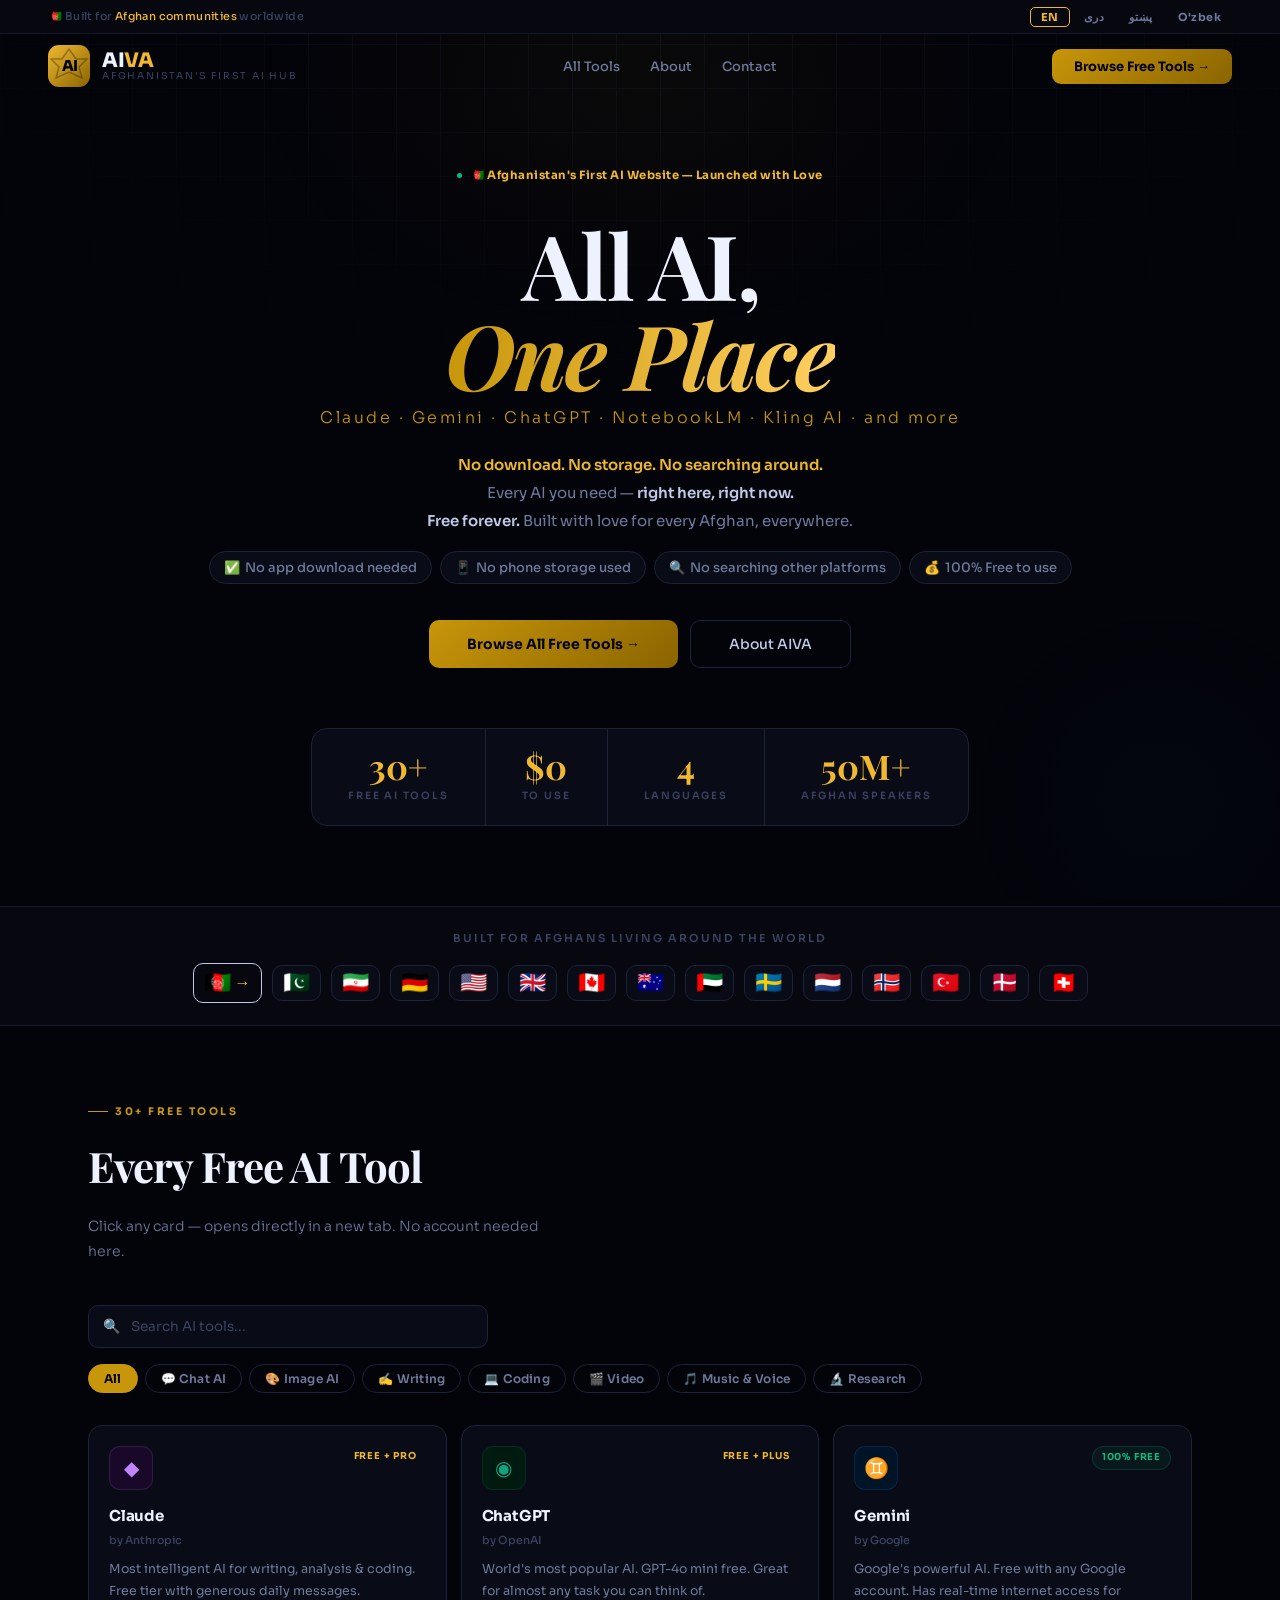
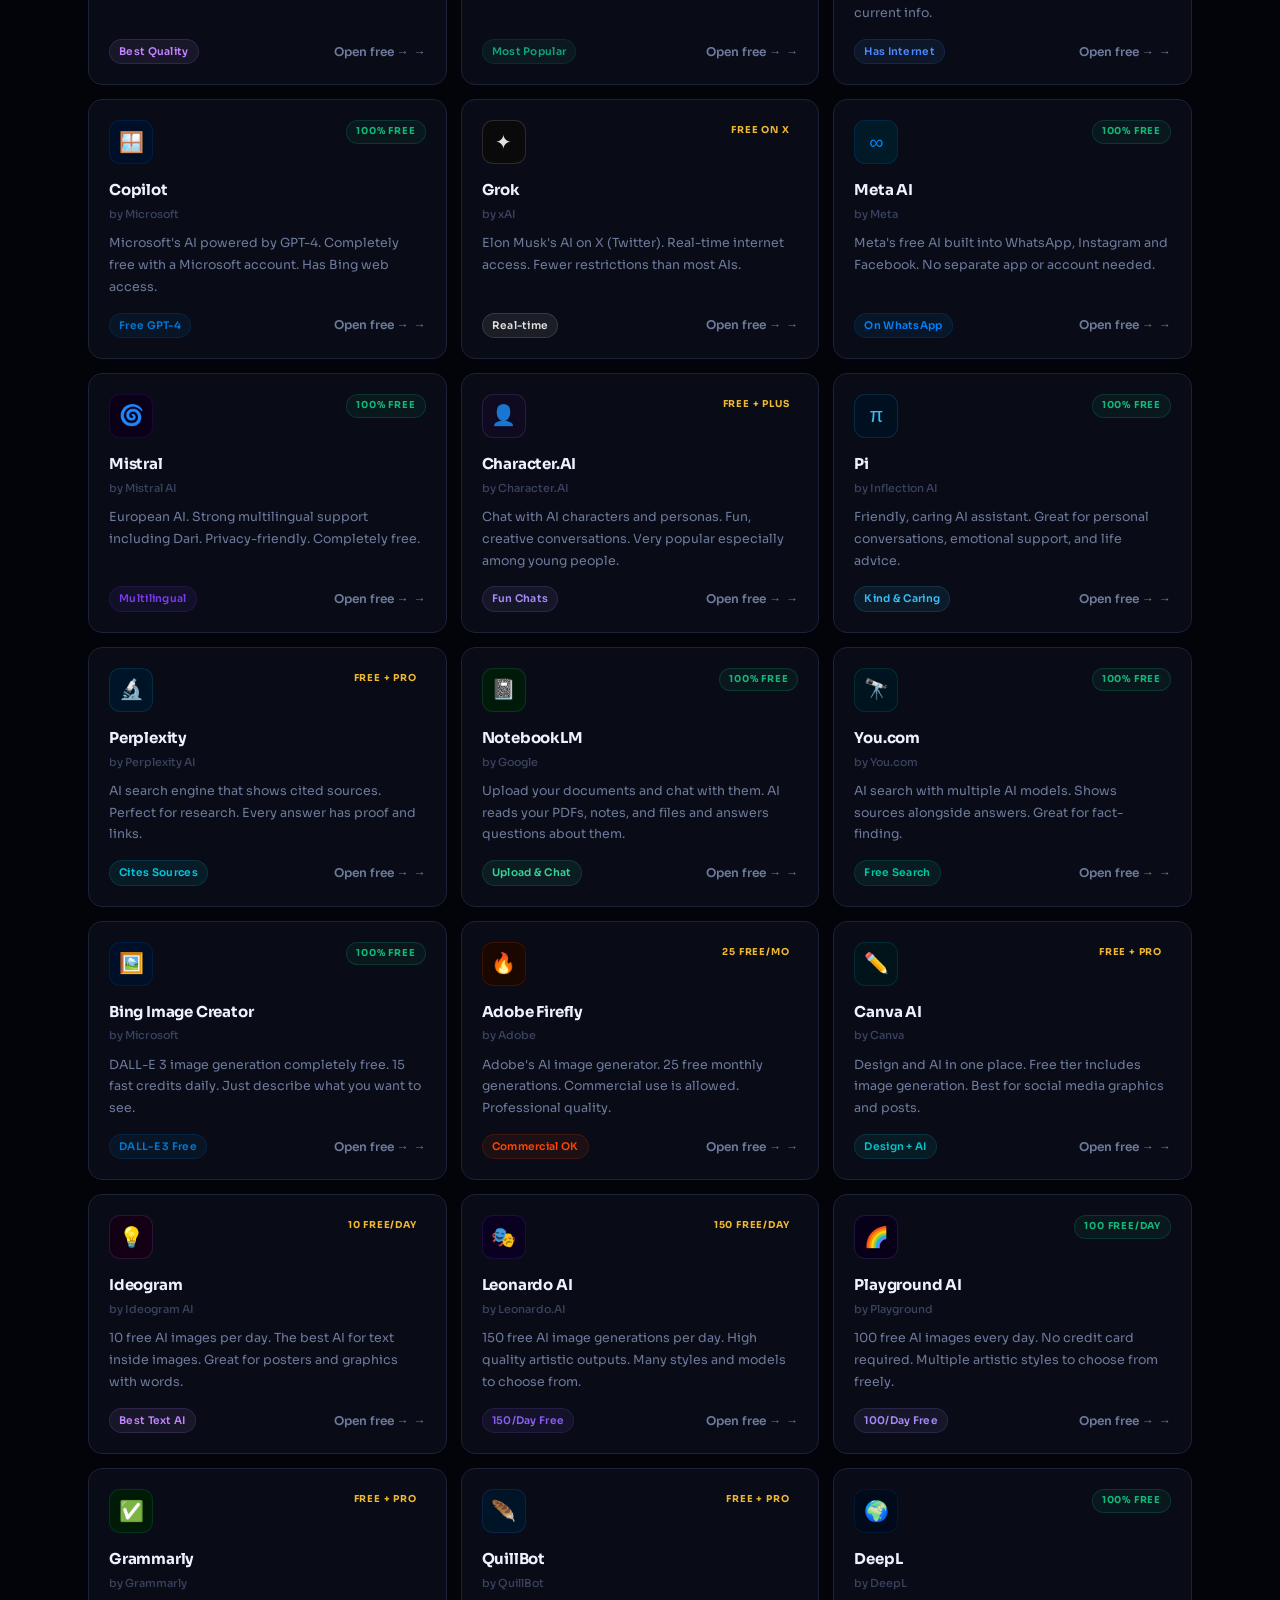
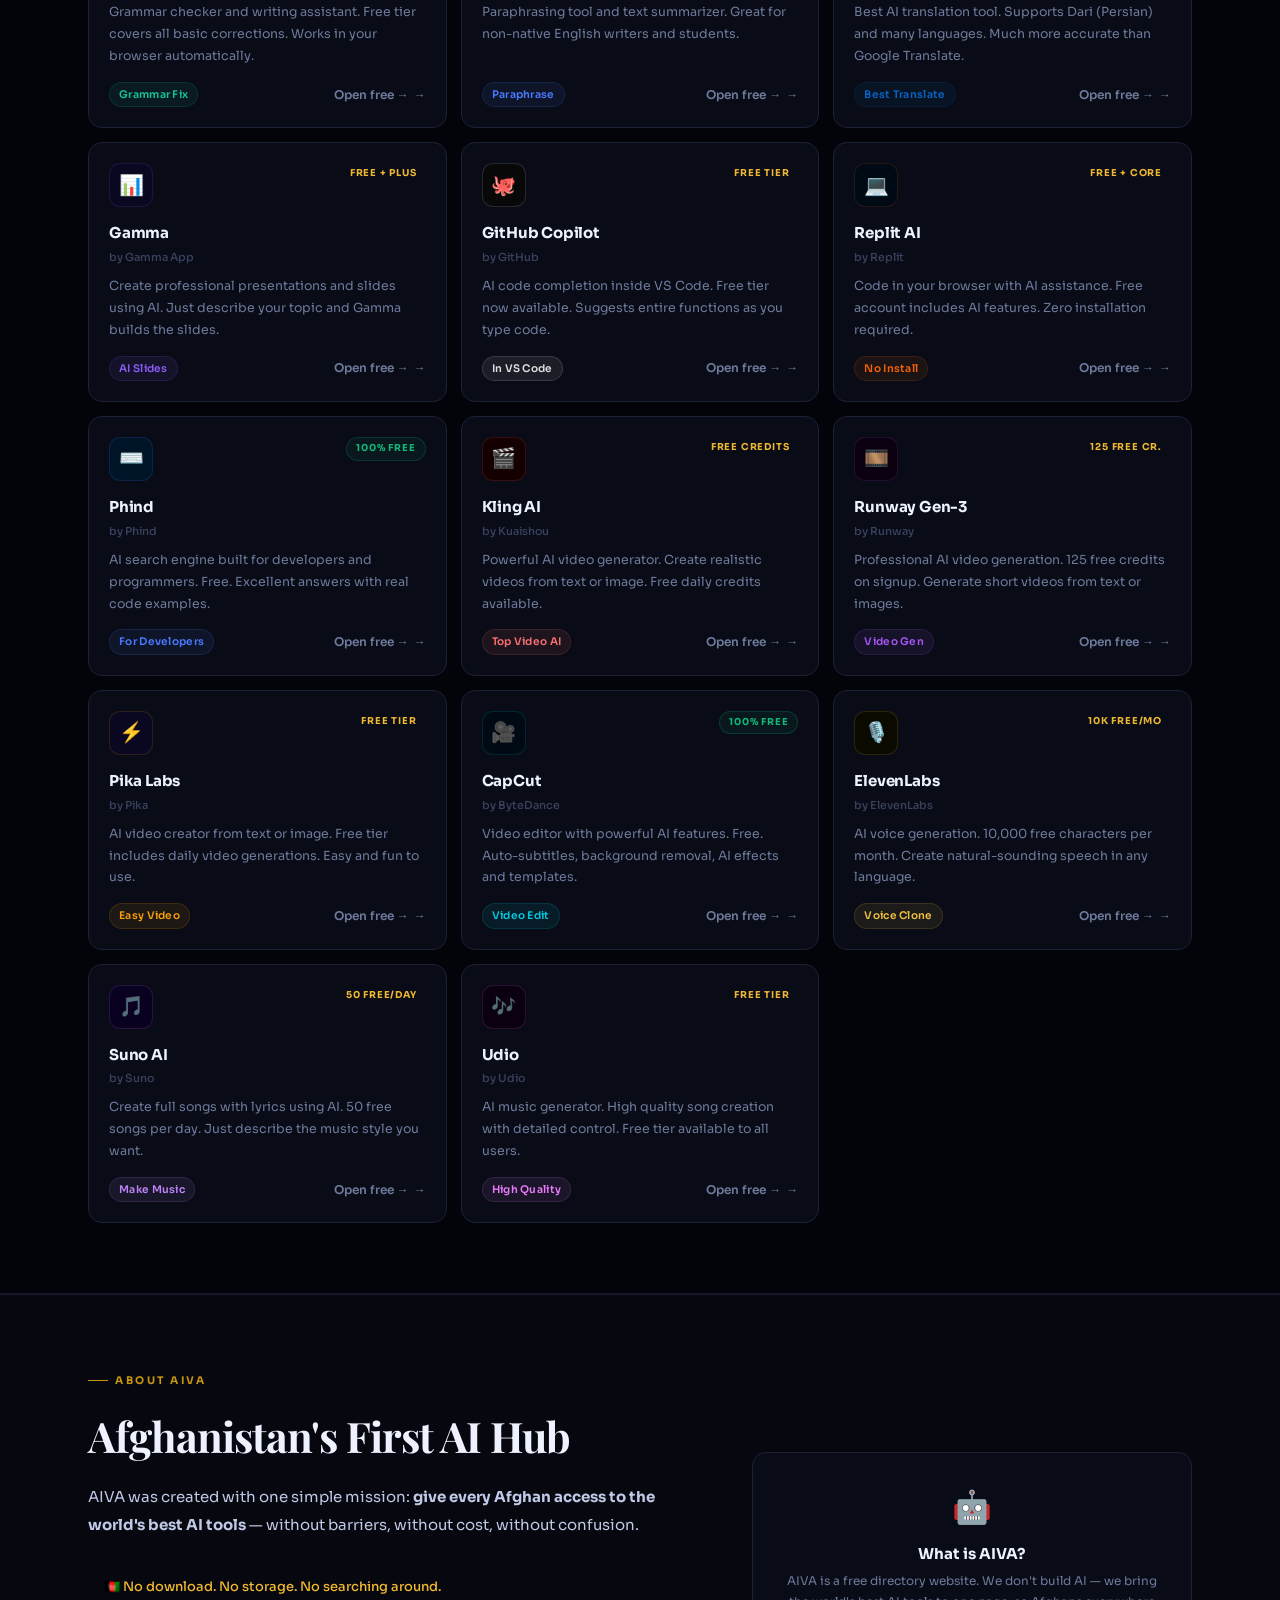
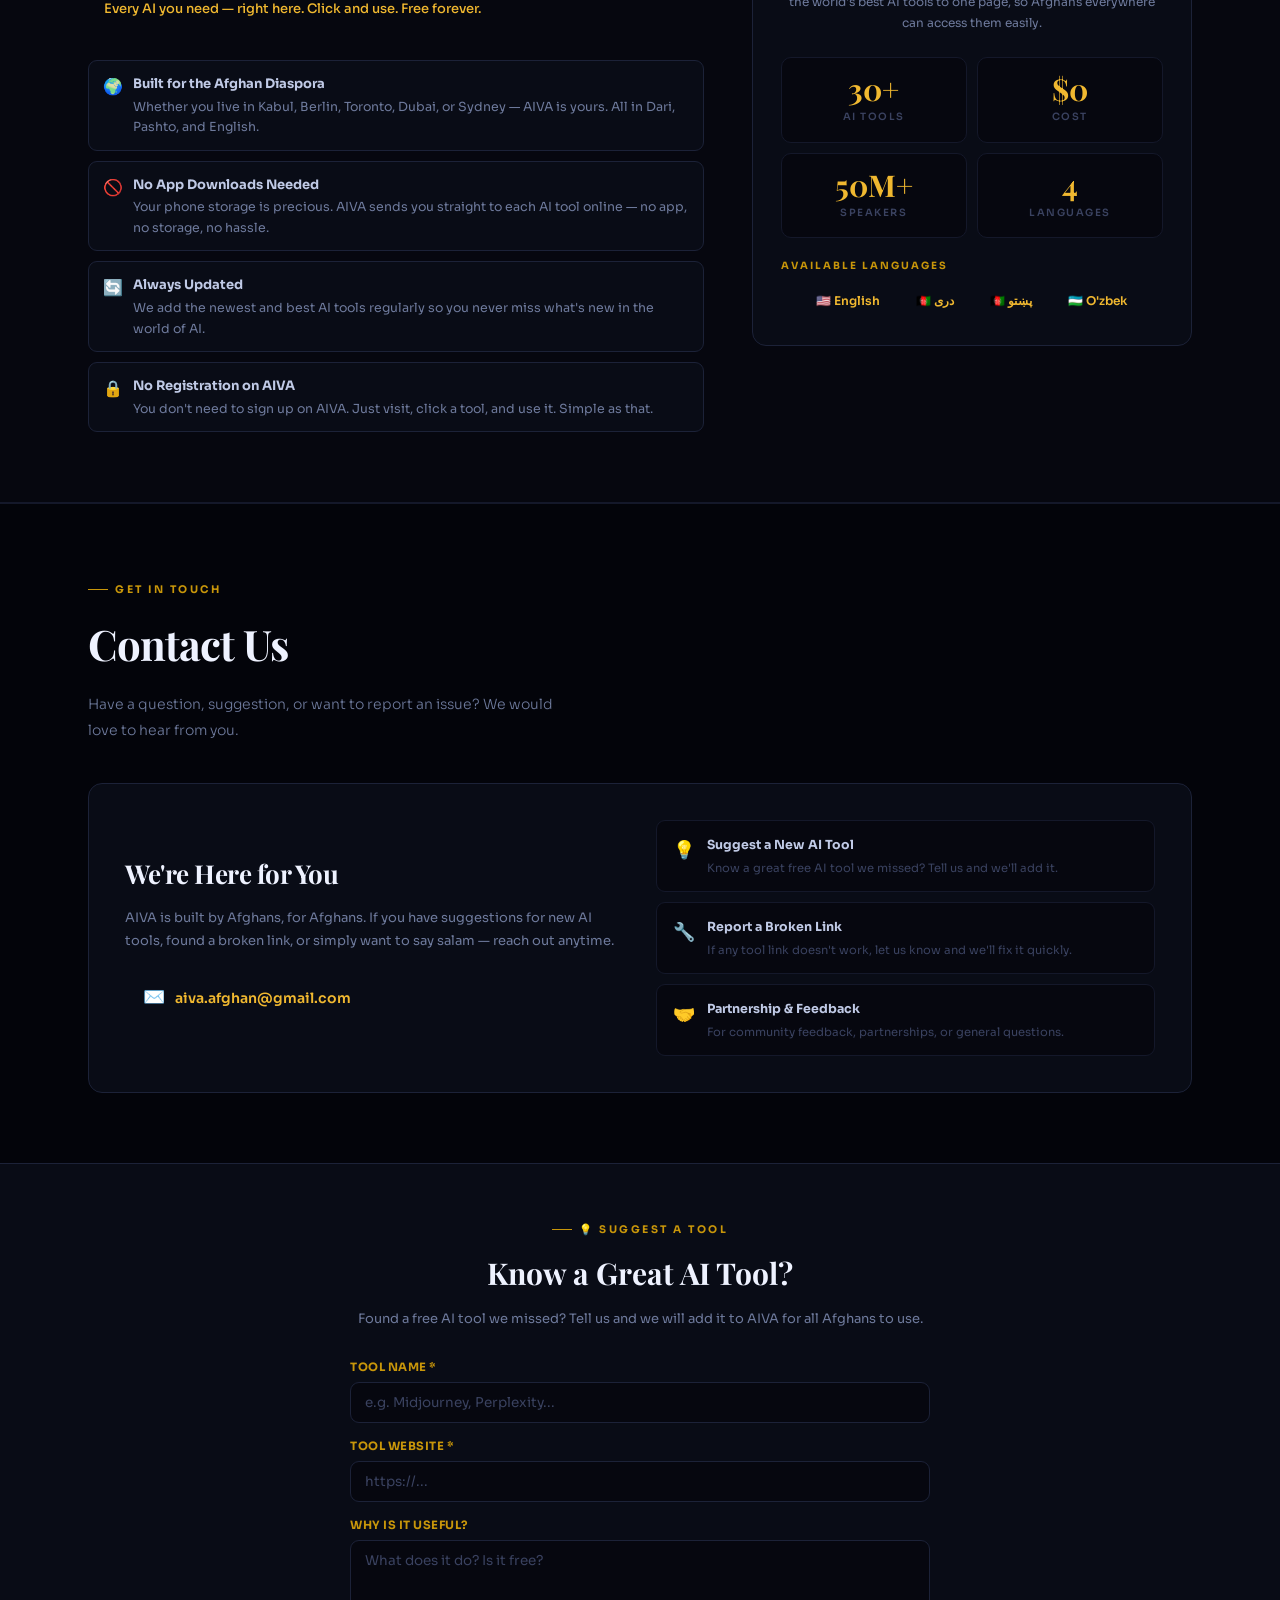
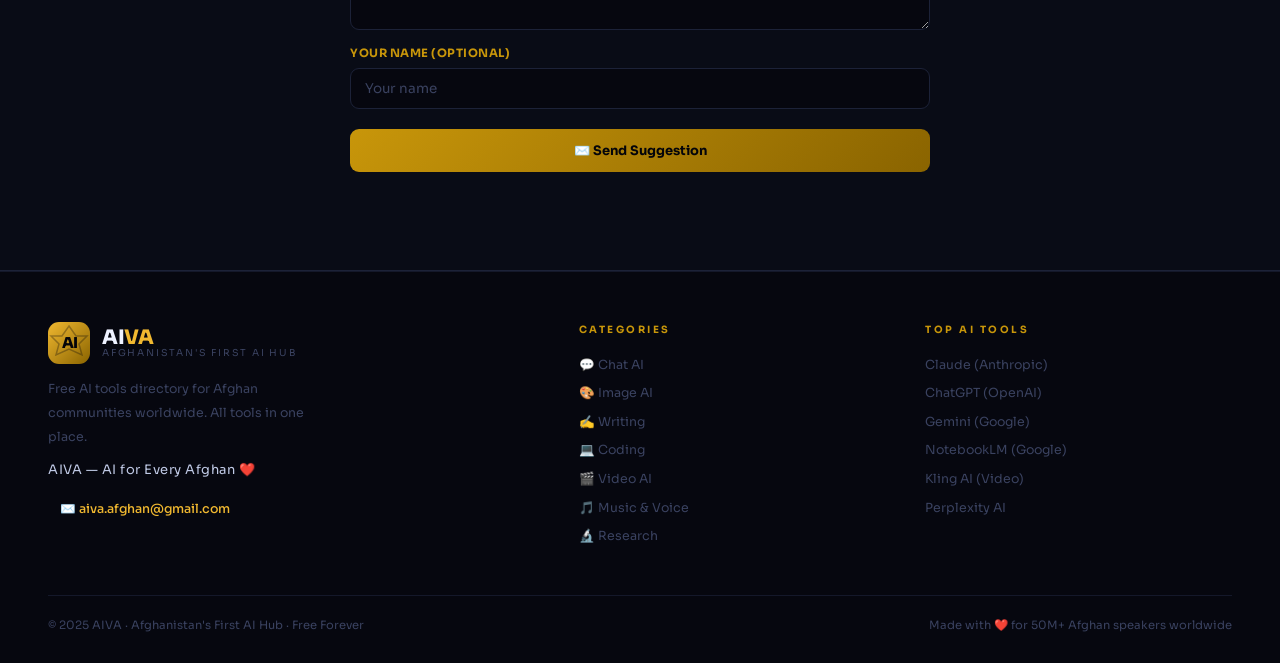
==== commit 31250a85: "Create index.html" ====
--- a/index.html
+++ b/index.html
@@ -429,29 +429,21 @@
 .flag-direction{font-size:16px;color:var(--goldL);font-weight:700}
 .flag-name{font-size:11px;color:var(--muted);font-weight:500}
 
-/* ── UPLOAD SECTION ── */
+/* ── SUGGEST SECTION ── */
 .upload-section{position:relative;z-index:1;padding:50px clamp(1rem,4vw,3rem);background:var(--card);border-top:1px solid var(--border2);border-bottom:1px solid var(--border2)}
-.upload-inner{max-width:680px;margin:0 auto;text-align:center}
+.upload-inner{max-width:580px;margin:0 auto;text-align:center}
 .upload-title{font-family:'Playfair Display',serif;font-size:clamp(20px,3vw,30px);color:var(--white);font-weight:700;margin-bottom:10px}
-.upload-sub{font-size:13px;color:var(--soft);margin-bottom:24px;line-height:1.7}
-.upload-zone{border:2px dashed var(--border2);border-radius:var(--r);padding:36px 24px;background:var(--surface);cursor:pointer;transition:all .25s}
-.upload-zone:hover,.upload-zone.drag-over{border-color:var(--gold)60;background:var(--gold)06}
-.upload-zone-icon{font-size:36px;margin-bottom:10px}
-.upload-zone-text{font-size:14px;color:var(--text);font-weight:600;margin-bottom:6px}
-.upload-zone-sub{font-size:12px;color:var(--muted)}
-.upload-input{display:none}
-.upload-btn{display:inline-flex;align-items:center;gap:8px;background:linear-gradient(135deg,var(--gold),var(--goldD));color:#03040a;border:none;padding:12px 28px;border-radius:9px;font-size:13px;font-weight:700;font-family:inherit;margin-top:16px;box-shadow:0 4px 20px var(--gold)35;transition:all .25s;cursor:pointer}
+.upload-sub{font-size:13px;color:var(--soft);margin-bottom:28px;line-height:1.7}
+.upload-btn{display:inline-flex;align-items:center;gap:8px;background:linear-gradient(135deg,var(--gold),var(--goldD));color:#03040a;border:none;padding:13px 28px;border-radius:9px;font-size:13px;font-weight:700;font-family:inherit;margin-top:6px;box-shadow:0 4px 20px var(--gold)35;transition:all .25s;cursor:pointer}
 .upload-btn:hover{transform:translateY(-2px);box-shadow:0 8px 28px var(--gold)50}
-.upload-status{margin-top:14px;font-size:13px;color:var(--green);font-weight:600;min-height:20px}
-.upload-preview{margin-top:14px;text-align:left;background:var(--card2);border:1px solid var(--border2);border-radius:10px;padding:14px 18px;display:none}
-.upload-preview.show{display:block}
-.upload-file-item{display:flex;align-items:center;gap:10px;padding:8px 0;border-bottom:1px solid var(--border);font-size:12.5px;color:var(--text)}
-.upload-file-item:last-child{border-bottom:none}
-.upload-file-icon{font-size:18px}
-.upload-file-name{flex:1;font-weight:500;overflow:hidden;text-overflow:ellipsis;white-space:nowrap}
-.upload-file-size{color:var(--muted);font-size:11px}
-.upload-file-remove{background:none;border:none;color:var(--muted);cursor:pointer;font-size:16px;padding:2px 6px;border-radius:5px;transition:all .2s}
-.upload-file-remove:hover{color:#f87171;background:rgba(248,113,113,.1)}
+.upload-status{margin-top:14px;font-size:13px;font-weight:600;min-height:20px}
+.suggest-form{text-align:left;display:flex;flex-direction:column;gap:14px}
+.suggest-field{display:flex;flex-direction:column;gap:5px}
+.suggest-label{font-size:11.5px;color:var(--gold);font-weight:700;letter-spacing:.5px;text-transform:uppercase}
+.suggest-input{background:var(--surface);border:1px solid var(--border2);border-radius:9px;color:var(--text);padding:11px 14px;font-family:inherit;font-size:13.5px;outline:none;transition:all .2s;width:100%}
+.suggest-input:focus{border-color:var(--gold)55;box-shadow:0 0 0 3px var(--gold)0a}
+.suggest-input::placeholder{color:var(--muted)}
+.suggest-textarea{resize:vertical;min-height:90px}
 </style>
 </head>
 <body>
@@ -719,21 +711,32 @@
 </section>
 
 
-<!-- UPLOAD SECTION -->
-<div class="upload-section" id="upload">
+<!-- SUGGEST A TOOL SECTION -->
+<div class="upload-section" id="suggest">
   <div class="upload-inner">
-    <div class="section-eyebrow" style="justify-content:center;margin-bottom:10px">📤 Upload Files</div>
-    <div class="upload-title">Share Your Files</div>
-    <p class="upload-sub">Upload documents, images, or any file. Drag & drop or click to browse.</p>
-    <div class="upload-zone" id="uploadZone" onclick="document.getElementById('fileInput').click()" ondragover="handleDragOver(event)" ondragleave="handleDragLeave(event)" ondrop="handleDrop(event)">
-      <div class="upload-zone-icon">📂</div>
-      <div class="upload-zone-text">Drag & drop files here</div>
-      <div class="upload-zone-sub">PDF, images, documents supported</div>
-      <input class="upload-input" type="file" id="fileInput" multiple onchange="handleFileSelect(event)"/>
-    </div>
-    <button class="upload-btn" onclick="document.getElementById('fileInput').click()">📁 Choose Files</button>
-    <div class="upload-status" id="uploadStatus"></div>
-    <div class="upload-preview" id="uploadPreview"></div>
+    <div class="section-eyebrow" style="justify-content:center;margin-bottom:10px">💡 Suggest a Tool</div>
+    <div class="upload-title">Know a Great AI Tool?</div>
+    <p class="upload-sub">Found a free AI tool we missed? Tell us and we will add it to AIVA for all Afghans to use.</p>
+    <div class="suggest-form" id="suggestForm">
+      <div class="suggest-field">
+        <label class="suggest-label">Tool Name *</label>
+        <input class="suggest-input" id="sName" type="text" placeholder="e.g. Midjourney, Perplexity..."/>
+      </div>
+      <div class="suggest-field">
+        <label class="suggest-label">Tool Website *</label>
+        <input class="suggest-input" id="sUrl" type="url" placeholder="https://..."/>
+      </div>
+      <div class="suggest-field">
+        <label class="suggest-label">Why is it useful?</label>
+        <textarea class="suggest-input suggest-textarea" id="sDesc" placeholder="What does it do? Is it free?"></textarea>
+      </div>
+      <div class="suggest-field">
+        <label class="suggest-label">Your Name (optional)</label>
+        <input class="suggest-input" id="sYourName" type="text" placeholder="Your name"/>
+      </div>
+      <button class="upload-btn" style="width:100%;justify-content:center" onclick="submitSuggest()">✉️ Send Suggestion</button>
+      <div class="upload-status" id="suggestStatus"></div>
+    </div>
   </div>
 </div>
 
@@ -1153,26 +1156,30 @@
 };
 LANGS.uz = UZ;
 
-// ── UPLOAD ────────────────────────────────────
-let uploadedFiles = [];
-function fmtSize(b){if(b<1024)return b+' B';if(b<1048576)return (b/1024).toFixed(1)+' KB';return (b/1048576).toFixed(1)+' MB';}
-function fileIcon(n){const e=n.split('.').pop().toLowerCase();return {pdf:'📄',doc:'📝',docx:'📝',txt:'📃',jpg:'🖼️',jpeg:'🖼️',png:'🖼️',gif:'🎞️',mp4:'🎬',zip:'📦'}[e]||'📎';}
-function renderUpload(){
-  const p=document.getElementById('uploadPreview');
-  const s=document.getElementById('uploadStatus');
-  if(!uploadedFiles.length){p.classList.remove('show');s.textContent='';return;}
-  p.classList.add('show');
-  s.textContent='✅ '+uploadedFiles.length+' file'+(uploadedFiles.length>1?'s':'')+' ready';
-  p.innerHTML=uploadedFiles.map((f,i)=>
-    '<div class="upload-file-item"><span class="upload-file-icon">'+fileIcon(f.name)+'</span><span class="upload-file-name">'+f.name+'</span><span class="upload-file-size">'+fmtSize(f.size)+'</span><button class="upload-file-remove" onclick="removeFile('+i+')">✕</button></div>'
-  ).join('');
+// ── SUGGEST A TOOL ────────────────────────────
+function submitSuggest() {
+  const name = (document.getElementById('sName').value || '').trim();
+  const url  = (document.getElementById('sUrl').value || '').trim();
+  const desc = (document.getElementById('sDesc').value || '').trim();
+  const who  = (document.getElementById('sYourName').value || '').trim();
+  const status = document.getElementById('suggestStatus');
+  if (!name) { status.style.color='#f87171'; status.textContent='⚠️ Please enter the tool name.'; return; }
+  if (!url)  { status.style.color='#f87171'; status.textContent='⚠️ Please enter the tool website.'; return; }
+  const subject = encodeURIComponent('AIVA Tool Suggestion: ' + name);
+  const body = encodeURIComponent(
+    'Tool Name: ' + name + '\n' +
+    'Website: ' + url + '\n' +
+    'Description: ' + (desc || 'N/A') + '\n' +
+    'Suggested by: ' + (who || 'Anonymous')
+  );
+  window.location.href = 'mailto:aiva.afghan@gmail.com?subject=' + subject + '&body=' + body;
+  status.style.color = 'var(--green)';
+  status.textContent = '✅ Opening your email app — thank you for the suggestion!';
+  document.getElementById('sName').value = '';
+  document.getElementById('sUrl').value = '';
+  document.getElementById('sDesc').value = '';
+  document.getElementById('sYourName').value = '';
 }
-function handleFileSelect(e){addFiles(Array.from(e.target.files));e.target.value='';}
-function addFiles(files){files.forEach(f=>{if(!uploadedFiles.find(x=>x.name===f.name&&x.size===f.size))uploadedFiles.push(f);});renderUpload();}
-function removeFile(i){uploadedFiles.splice(i,1);renderUpload();}
-function handleDragOver(e){e.preventDefault();document.getElementById('uploadZone').classList.add('drag-over');}
-function handleDragLeave(){document.getElementById('uploadZone').classList.remove('drag-over');}
-function handleDrop(e){e.preventDefault();document.getElementById('uploadZone').classList.remove('drag-over');addFiles(Array.from(e.dataTransfer.files));}
 
 // ── SCROLL ────────────────────────────────────
 function scrollToId(id) {
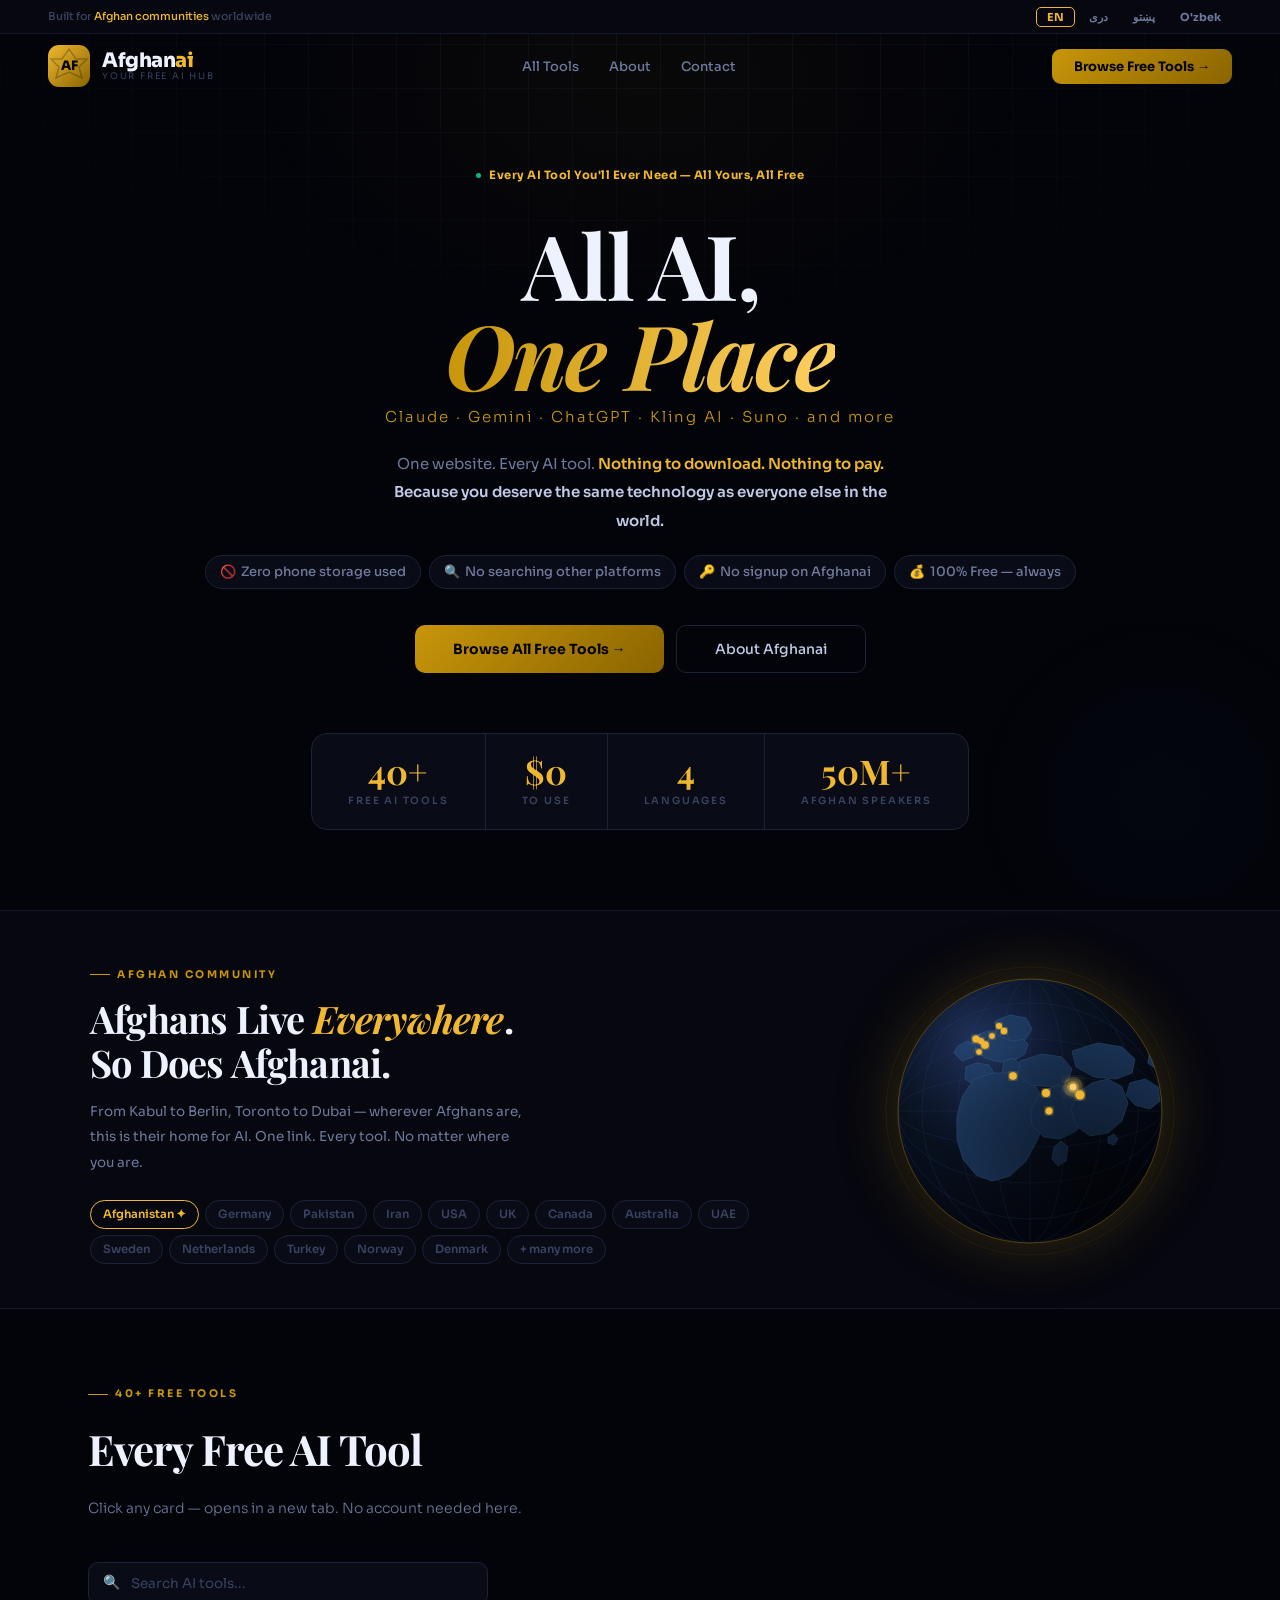
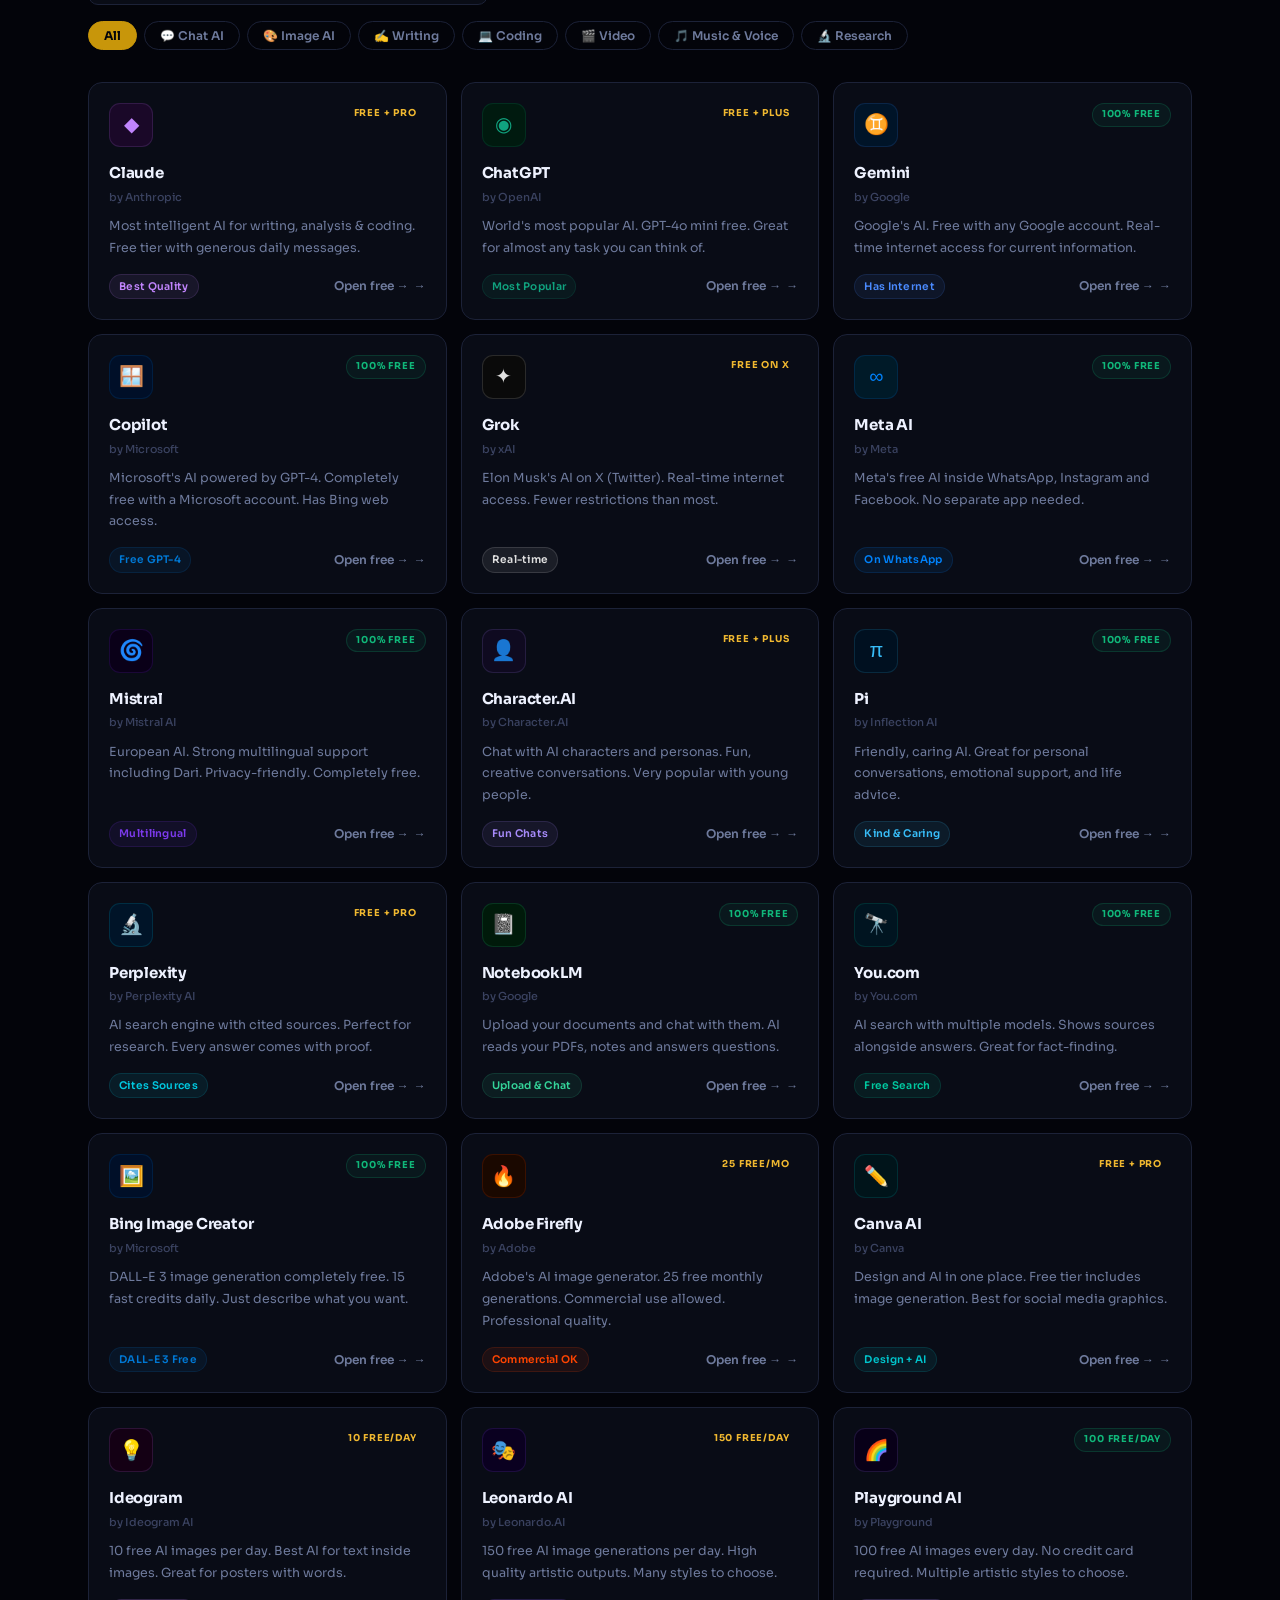
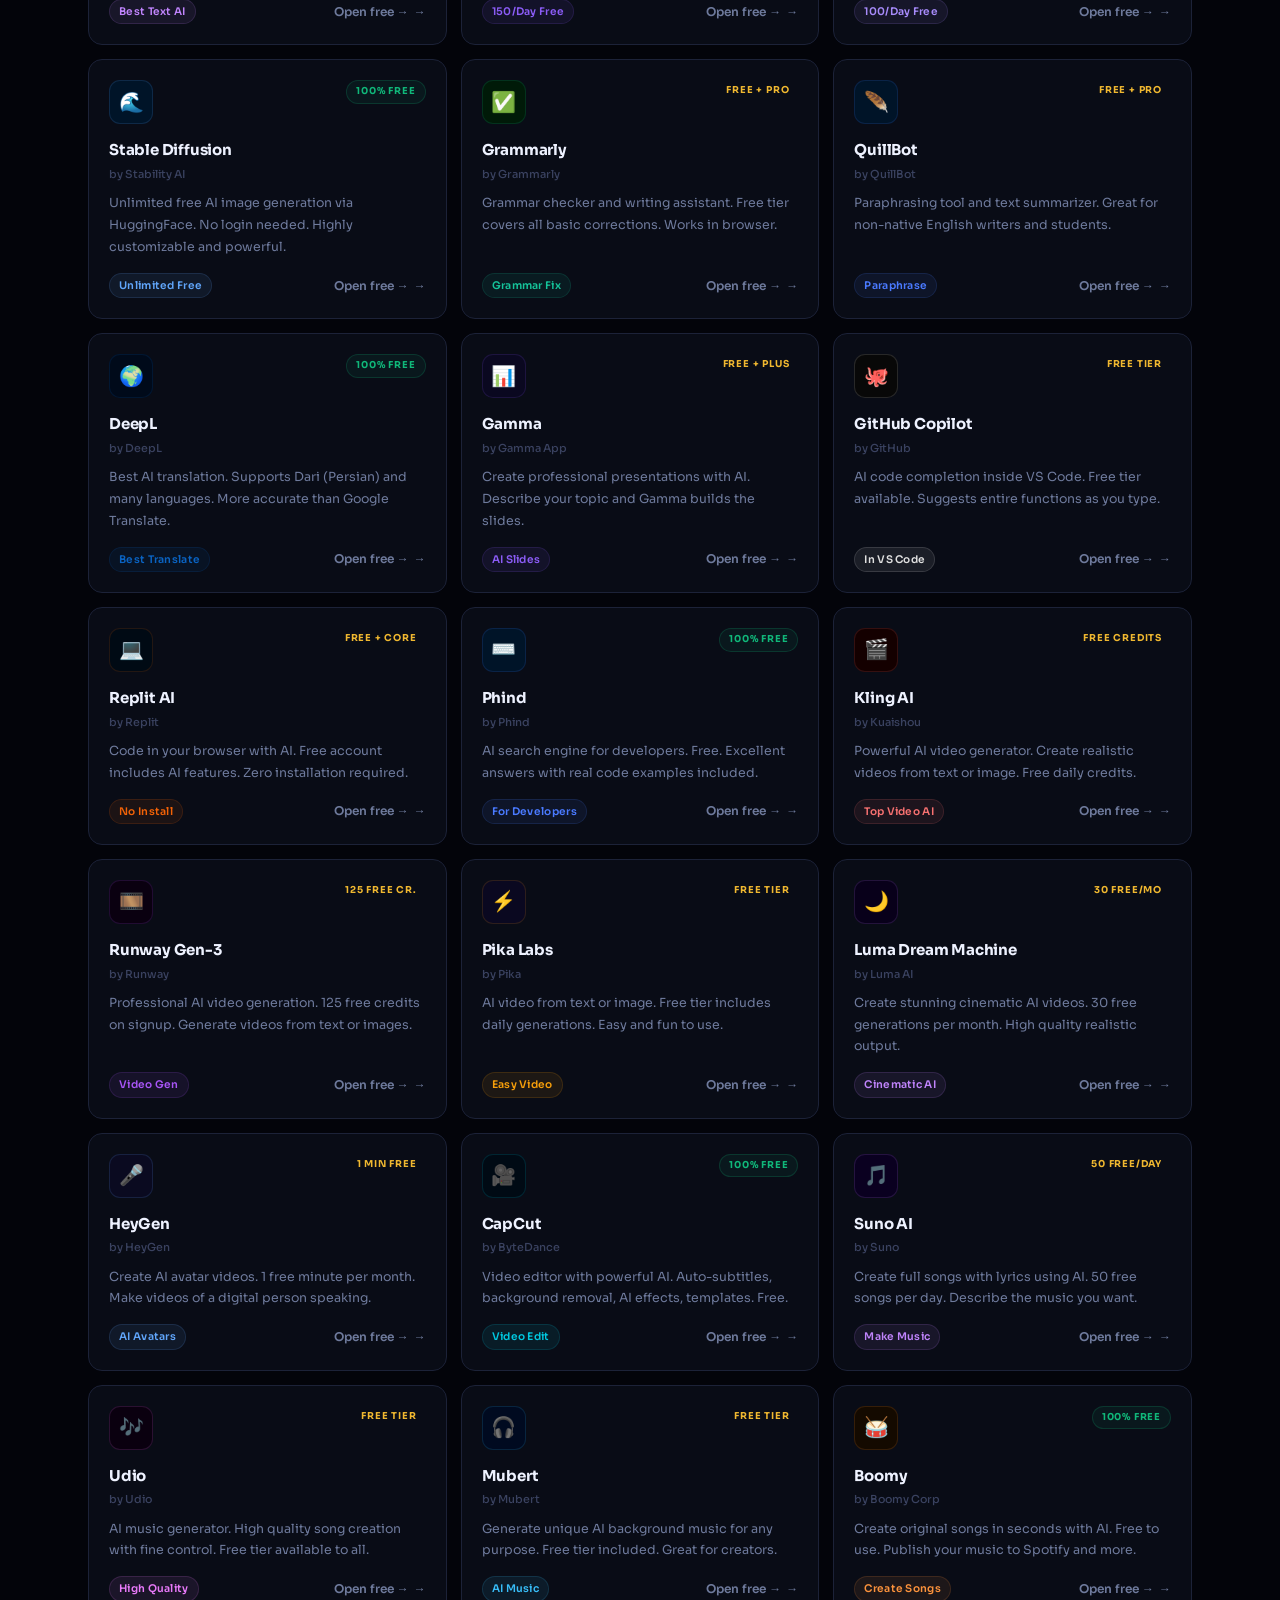
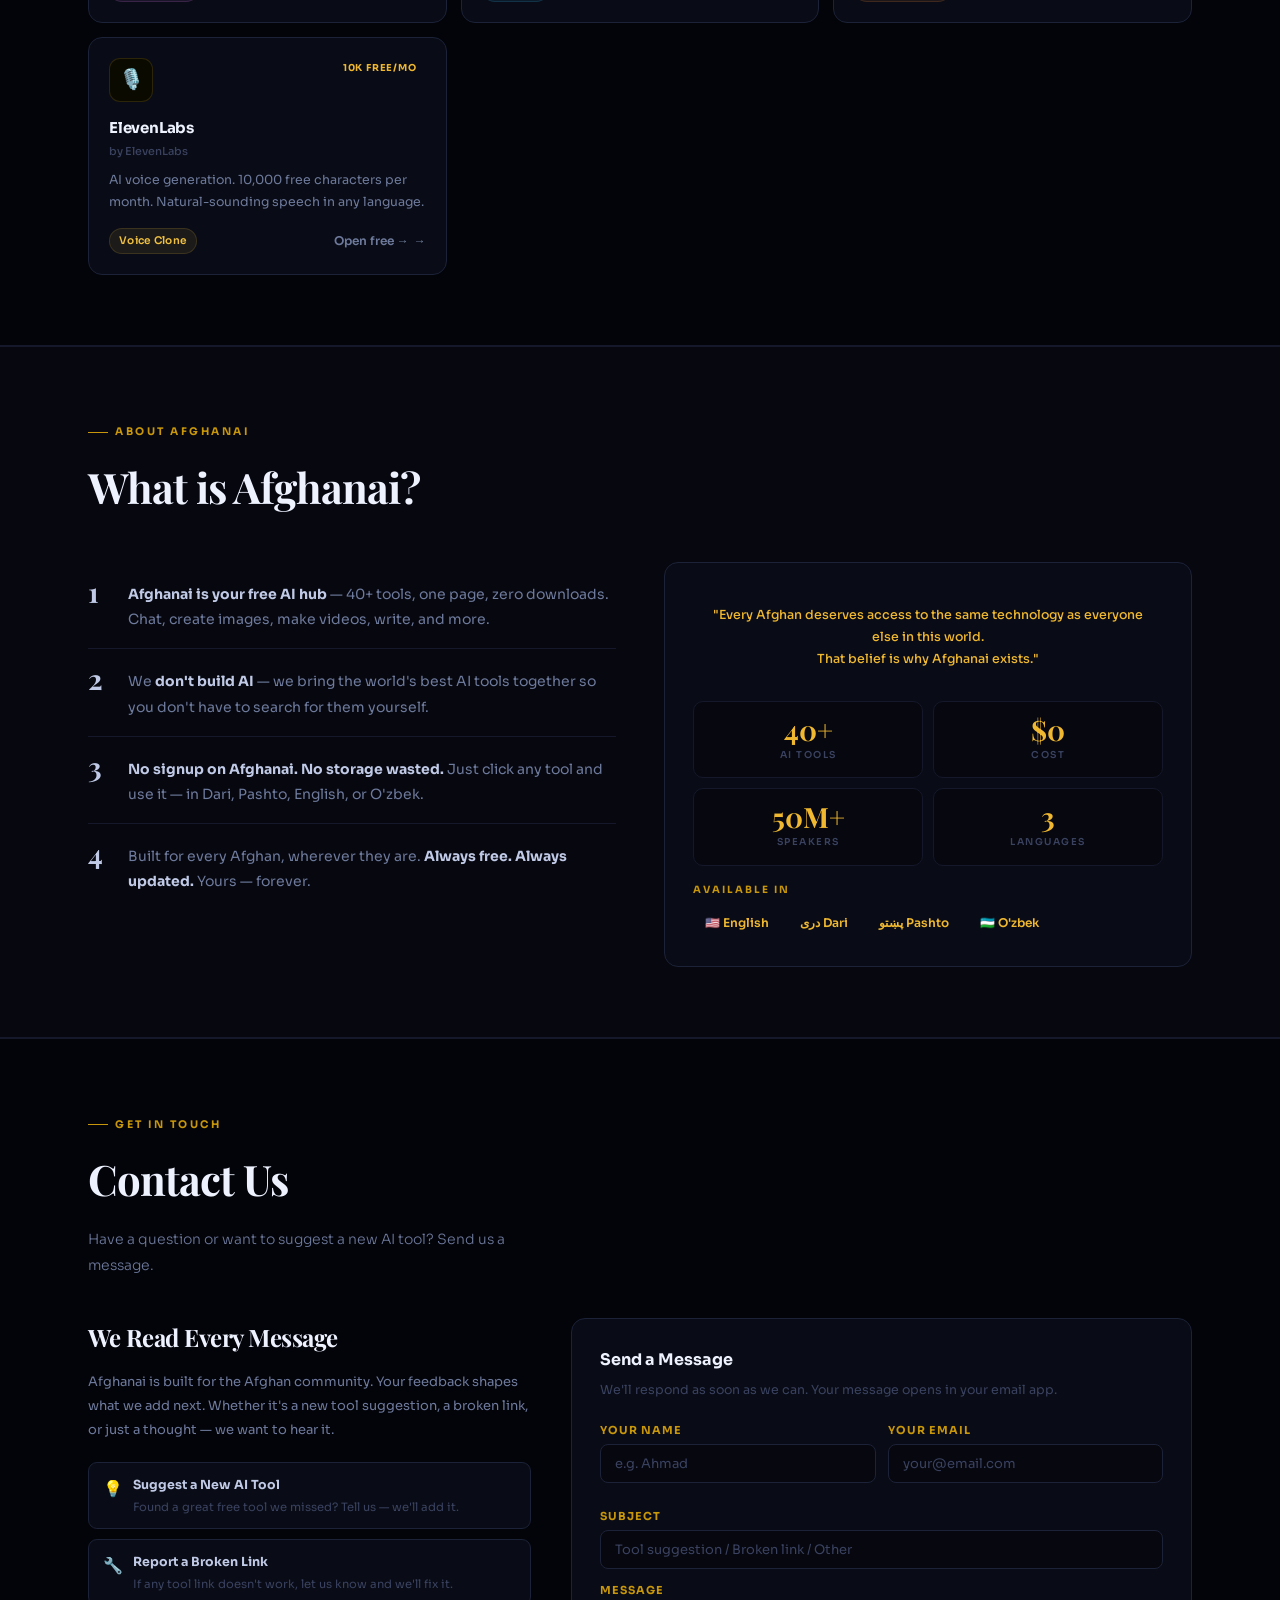
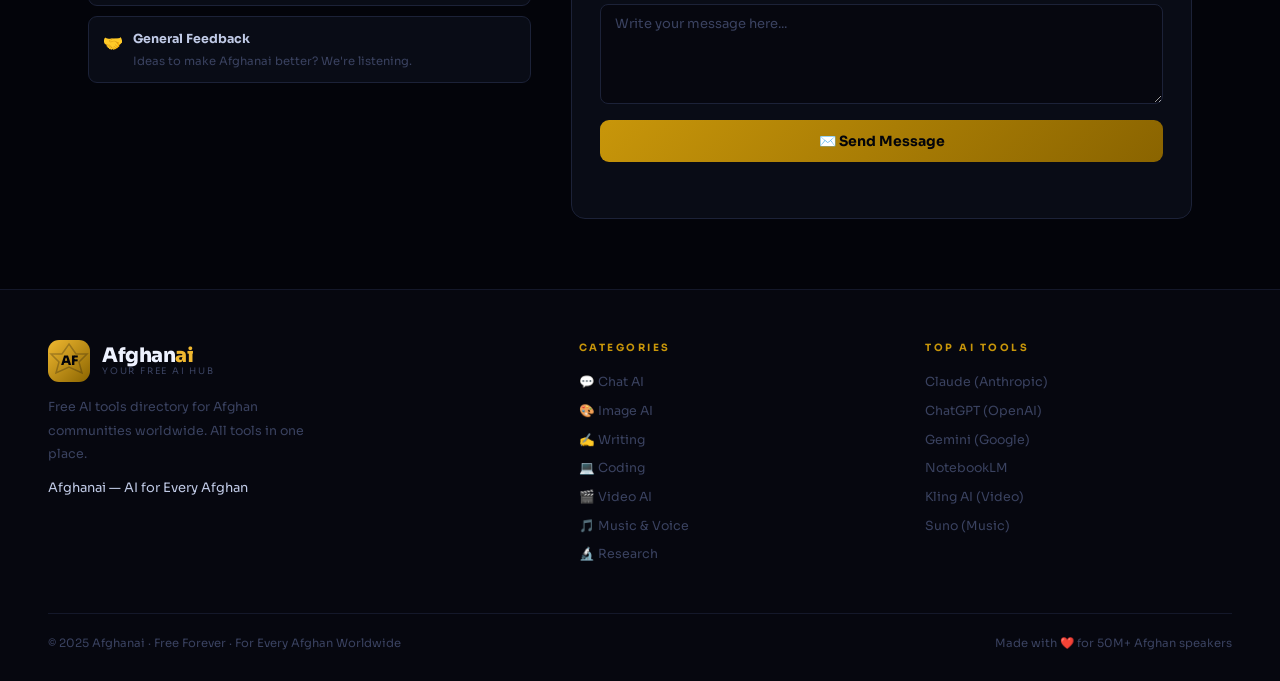
==== commit 9a9a3f8c: "Create index.html" ====
--- a/index.html
+++ b/index.html
@@ -3,295 +3,209 @@
 <head>
 <meta charset="UTF-8"/>
 <meta name="viewport" content="width=device-width, initial-scale=1.0"/>
-<title>AIVA — Afghanistan's First AI Hub</title>
-<meta name="description" content="AIVA — Afghanistan's first AI hub. Access Claude, ChatGPT, Gemini, NotebookLM, Kling AI and 30+ free AI tools in one place. Built for Afghan communities worldwide. No download. No storage. Just click and use."/>
+<title>Afghanai — Your Free AI Hub</title>
+<meta name="description" content="Afghanai — 40+ free AI tools in one place for Afghan communities worldwide. Chat, create images, make videos, write, translate and more. No download. No storage. Just click and use."/>
 <link rel="preconnect" href="https://fonts.googleapis.com"/>
 <link href="https://fonts.googleapis.com/css2?family=Sora:wght@300;400;500;600;700;800&family=Playfair+Display:ital,wght@0,700;1,600&display=swap" rel="stylesheet"/>
 <style>
-/* ═══════════════════════════════════════
-   AIVA — Afghanistan's First AI Hub
-   Design: Dark Gold · Sora + Playfair
-═══════════════════════════════════════ */
-:root {
-  --bg:      #03040a;
-  --surface: #06070f;
-  --card:    #090c16;
-  --card2:   #0d1020;
-  --border:  #14182a;
-  --border2: #1c2238;
-  --gold:    #c8960a;
-  --goldL:   #f0b830;
-  --goldXL:  #ffd060;
-  --goldD:   #8a6400;
-  --white:   #eef2ff;
-  --text:    #c0cae6;
-  --soft:    #6e7a9c;
-  --muted:   #3a4260;
-  --green:   #10b87a;
-  --gBg:     #10b87a12;
-  --gBd:     #10b87a30;
-  --blue:    #4a8aff;
-  --bBg:     #4a8aff12;
-  --r:       14px;
-  --rSm:     9px;
+:root{
+  --bg:#03040a;--surface:#06070f;--card:#090c16;--card2:#0d1020;
+  --border:#14182a;--border2:#1c2238;
+  --gold:#c8960a;--goldL:#f0b830;--goldXL:#ffd060;--goldD:#8a6400;
+  --white:#eef2ff;--text:#c0cae6;--soft:#6e7a9c;--muted:#3a4260;
+  --green:#10b87a;--gBg:#10b87a12;--gBd:#10b87a30;
+  --blue:#4a8aff;--r:14px;
 }
 *,*::before,*::after{box-sizing:border-box;margin:0;padding:0}
 html{scroll-behavior:smooth}
 body{background:var(--bg);color:var(--text);font-family:'Sora',sans-serif;font-size:14px;line-height:1.65;overflow-x:hidden}
 a{text-decoration:none;color:inherit}
 button{cursor:pointer;font-family:inherit}
-img{max-width:100%}
 ::-webkit-scrollbar{width:4px}
 ::-webkit-scrollbar-track{background:var(--bg)}
 ::-webkit-scrollbar-thumb{background:var(--gold)50;border-radius:2px}
 ::selection{background:var(--gold)25;color:var(--white)}
 
-/* ── BACKGROUND ── */
+/* BG */
 .bg-wrap{position:fixed;inset:0;z-index:0;pointer-events:none;overflow:hidden}
 .bg-grid{position:absolute;inset:0;
   background-image:linear-gradient(var(--border) 1px,transparent 1px),linear-gradient(90deg,var(--border) 1px,transparent 1px);
   background-size:44px 44px;
   mask-image:radial-gradient(ellipse 80% 50% at 50% 0%,black 0%,transparent 80%);opacity:.5}
 .bg-orb1{position:absolute;top:-180px;left:50%;transform:translateX(-50%);
-  width:800px;height:520px;
-  background:radial-gradient(ellipse,#c8960a0a 0%,transparent 70%);
+  width:800px;height:520px;background:radial-gradient(ellipse,#c8960a0a 0%,transparent 70%);
   border-radius:50%;animation:breathe 9s ease-in-out infinite}
 .bg-orb2{position:absolute;bottom:-100px;right:-80px;
-  width:400px;height:400px;
-  background:radial-gradient(circle,#4a8aff06 0%,transparent 70%);
+  width:400px;height:400px;background:radial-gradient(circle,#4a8aff06 0%,transparent 70%);
   border-radius:50%;animation:breathe 13s ease-in-out 4s infinite}
 .bg-line{position:absolute;top:0;left:50%;width:1px;height:35%;
   background:linear-gradient(to bottom,var(--gold)25,transparent);transform:translateX(-50%)}
 @keyframes breathe{0%,100%{opacity:.5;transform:translateX(-50%) scale(1)}50%{opacity:1;transform:translateX(-50%) scale(1.04)}}
 
-/* ── LANG BAR ── */
-.lang-bar{
-  position:fixed;top:0;left:0;right:0;z-index:200;
-  background:var(--surface);border-bottom:1px solid var(--border);
-  padding:0 clamp(1rem,4vw,3rem);height:34px;
+/* LANG BAR */
+.lang-bar{position:fixed;top:0;left:0;right:0;z-index:200;background:var(--surface);
+  border-bottom:1px solid var(--border);padding:0 clamp(1rem,4vw,3rem);height:34px;
   display:flex;align-items:center;justify-content:space-between}
-.lang-bar-left{font-size:11px;color:var(--muted);font-weight:500;letter-spacing:.4px}
+.lang-bar-left{font-size:11px;color:var(--muted);font-weight:500}
 .lang-bar-left span{color:var(--goldL)}
 .lang-btns{display:flex;gap:3px}
-.lang-btn{background:transparent;border:1px solid transparent;
-  color:var(--soft);padding:2px 10px;border-radius:5px;
-  font-size:11px;font-weight:700;letter-spacing:.4px;transition:all .2s}
+.lang-btn{background:transparent;border:1px solid transparent;color:var(--soft);
+  padding:2px 10px;border-radius:5px;font-size:11px;font-weight:700;transition:all .2s}
 .lang-btn.active{background:var(--gold)18;border-color:var(--gold)45;color:var(--goldL)}
 .lang-btn:hover:not(.active){color:var(--text);border-color:var(--border2)}
 
-/* ── NAV ── */
-nav{position:fixed;top:34px;left:0;right:0;z-index:100;
-  padding:0 clamp(1rem,4vw,3rem);transition:all .3s ease}
+/* NAV */
+nav{position:fixed;top:34px;left:0;right:0;z-index:100;padding:0 clamp(1rem,4vw,3rem);transition:all .3s}
 nav.scrolled{background:rgba(3,4,10,.96);backdrop-filter:blur(20px);
   border-bottom:1px solid var(--border);box-shadow:0 4px 32px rgba(0,0,0,.5)}
-.nav-inner{max-width:1200px;margin:0 auto;
-  display:flex;align-items:center;justify-content:space-between;height:64px}
-
-/* ── LOGO ── */
+.nav-inner{max-width:1200px;margin:0 auto;display:flex;align-items:center;justify-content:space-between;height:64px}
 .logo{display:flex;align-items:center;gap:12px;cursor:pointer}
-.logo-mark{
-  width:42px;height:42px;border-radius:11px;flex-shrink:0;
+.logo-mark{width:42px;height:42px;border-radius:11px;flex-shrink:0;
   background:linear-gradient(135deg,var(--goldL),var(--goldD));
   display:flex;align-items:center;justify-content:center;
-  box-shadow:0 0 0 1px var(--gold)35,0 6px 24px var(--gold)30;
-  position:relative;overflow:hidden}
-.logo-mark::before{
-  content:'';position:absolute;inset:0;
-  background:url("data:image/svg+xml,%3Csvg viewBox='0 0 42 42' xmlns='http://www.w3.org/2000/svg'%3E%3Cpolygon points='21,4 28,14 39,14 31,22 34,33 21,27 8,33 11,22 3,14 14,14' fill='none' stroke='%2304050c' stroke-width='1.5' opacity='0.3'/%3E%3C/svg%3E") center/cover}
-.logo-mark-inner{font-size:15px;font-weight:800;color:#03040a;letter-spacing:-1px;font-family:'Sora',sans-serif;position:relative;z-index:1}
+  box-shadow:0 0 0 1px var(--gold)35,0 6px 24px var(--gold)30;position:relative;overflow:hidden}
+.logo-mark::before{content:'';position:absolute;inset:0;
+  background:url("data:image/svg+xml,%3Csvg viewBox='0 0 42 42' xmlns='http://www.w3.org/2000/svg'%3E%3Cpolygon points='21,4 28,14 39,14 31,22 34,33 21,27 8,33 11,22 3,14 14,14' fill='none' stroke='%2304050c' stroke-width='1.5' opacity='0.25'/%3E%3C/svg%3E") center/cover}
+.logo-mark-inner{font-size:13px;font-weight:800;color:#03040a;letter-spacing:-.5px;font-family:'Sora',sans-serif;position:relative;z-index:1}
 .logo-text{line-height:1}
 .logo-name{font-size:20px;font-weight:800;color:var(--white);letter-spacing:-.5px}
 .logo-name span{color:var(--goldL)}
-.logo-sub{font-size:9.5px;color:var(--muted);letter-spacing:1.8px;margin-top:1px;text-transform:uppercase}
-
+.logo-sub{font-size:9px;color:var(--muted);letter-spacing:1.8px;margin-top:1px;text-transform:uppercase}
 .nav-links{display:flex;align-items:center;gap:2px}
-.nav-link{background:transparent;border:none;color:var(--soft);
-  padding:7px 14px;border-radius:7px;font-size:13px;font-weight:500;
-  transition:all .2s;white-space:nowrap}
+.nav-link{background:transparent;border:none;color:var(--soft);padding:7px 14px;border-radius:7px;
+  font-size:13px;font-weight:500;transition:all .2s;white-space:nowrap}
 .nav-link:hover{color:var(--text);background:var(--card)}
-.nav-cta{
-  background:linear-gradient(135deg,var(--gold),var(--goldD));
-  color:#03040a;padding:9px 22px;border-radius:9px;
-  font-size:13px;font-weight:700;border:none;
-  box-shadow:0 4px 20px var(--gold)35;transition:all .25s;
-  white-space:nowrap;margin-left:8px}
+.nav-cta{background:linear-gradient(135deg,var(--gold),var(--goldD));color:#03040a;
+  padding:9px 22px;border-radius:9px;font-size:13px;font-weight:700;border:none;
+  box-shadow:0 4px 20px var(--gold)35;transition:all .25s;white-space:nowrap;margin-left:8px}
 .nav-cta:hover{transform:translateY(-2px);box-shadow:0 8px 28px var(--gold)50}
 .hamburger{display:none;background:none;border:none;color:var(--text);font-size:20px}
 
-/* ── HERO ── */
-.hero{
-  min-height:100vh;display:flex;flex-direction:column;
-  align-items:center;justify-content:center;
-  padding:160px clamp(1rem,4vw,3rem) 80px;
-  text-align:center;position:relative;z-index:1}
-.hero-badge{
-  display:inline-flex;align-items:center;gap:8px;
-  background:var(--gold)0e;border:1px solid var(--gold)28;
-  border-radius:100px;padding:6px 18px;margin-bottom:28px;
+/* HERO */
+.hero{min-height:100vh;display:flex;flex-direction:column;align-items:center;justify-content:center;
+  padding:160px clamp(1rem,4vw,3rem) 80px;text-align:center;position:relative;z-index:1}
+.hero-badge{display:inline-flex;align-items:center;gap:8px;background:var(--gold)0e;
+  border:1px solid var(--gold)28;border-radius:100px;padding:6px 18px;margin-bottom:28px;
   animation:fadeUp .6s ease both}
 .hero-badge-dot{width:5px;height:5px;border-radius:50%;background:var(--green);animation:pulse 2s infinite}
 .hero-badge-text{font-size:11.5px;color:var(--goldL);font-weight:700;letter-spacing:.5px}
-.hero-title{
-  font-family:'Playfair Display',serif;
-  font-size:clamp(42px,8vw,90px);
+.hero-title{font-family:'Playfair Display',serif;font-size:clamp(42px,8vw,90px);
   font-weight:700;line-height:1.0;color:var(--white);
   margin-bottom:6px;animation:fadeUp .7s ease .05s both;letter-spacing:-2px}
-.hero-title-accent{
-  font-style:italic;
+.hero-title-accent{font-style:italic;
   background:linear-gradient(90deg,var(--gold),var(--goldXL),var(--gold));
   background-size:200%;-webkit-background-clip:text;-webkit-text-fill-color:transparent;
   animation:fadeUp .7s ease .05s both,shimmer 4s linear infinite}
-.hero-sub-lang{font-size:clamp(13px,1.8vw,16px);color:var(--gold);
-  font-weight:300;margin-bottom:20px;letter-spacing:2.5px;
+.hero-sub-lang{font-size:clamp(12px,1.6vw,15px);color:var(--gold);
+  font-weight:300;margin-bottom:20px;letter-spacing:2px;
   animation:fadeUp .7s ease .08s both;opacity:.75}
-.hero-taglines{
-  display:flex;flex-direction:column;gap:6px;
-  margin-bottom:16px;animation:fadeUp .7s ease .1s both}
-.hero-tagline-main{
-  font-size:clamp(13px,1.6vw,15px);color:var(--soft);line-height:1.85;
-  max-width:520px;margin:0 auto}
+.hero-taglines{margin-bottom:20px;animation:fadeUp .7s ease .1s both}
+.hero-tagline-main{font-size:clamp(13px,1.5vw,15px);color:var(--soft);line-height:1.9;
+  max-width:540px;margin:0 auto}
 .hero-tagline-main strong{color:var(--text);font-weight:600}
 .hero-tagline-main em{color:var(--goldL);font-style:normal;font-weight:600}
-.hero-pills{
-  display:flex;flex-wrap:wrap;justify-content:center;gap:8px;
+.hero-pills{display:flex;flex-wrap:wrap;justify-content:center;gap:8px;
   margin-bottom:36px;animation:fadeUp .7s ease .12s both}
-.hero-pill{
-  display:flex;align-items:center;gap:5px;
-  background:var(--card);border:1px solid var(--border2);
-  border-radius:100px;padding:5px 14px;
+.hero-pill{display:flex;align-items:center;gap:5px;background:var(--card);
+  border:1px solid var(--border2);border-radius:100px;padding:5px 14px;
   font-size:11.5px;color:var(--soft);font-weight:500}
 .hero-pill span{font-size:13px}
-.hero-actions{
-  display:flex;gap:12px;flex-wrap:wrap;justify-content:center;
+.hero-actions{display:flex;gap:12px;flex-wrap:wrap;justify-content:center;
   margin-bottom:60px;animation:fadeUp .7s ease .14s both}
-.btn-gold{
-  background:linear-gradient(135deg,var(--gold),var(--goldD));
-  color:#03040a;border:none;padding:14px 38px;border-radius:10px;
-  font-size:14px;font-weight:700;font-family:inherit;
+.btn-gold{background:linear-gradient(135deg,var(--gold),var(--goldD));color:#03040a;border:none;
+  padding:14px 38px;border-radius:10px;font-size:14px;font-weight:700;font-family:inherit;
   box-shadow:0 8px 28px var(--gold)40;transition:all .3s}
 .btn-gold:hover{transform:translateY(-3px);box-shadow:0 14px 40px var(--gold)55}
-.btn-outline{
-  background:transparent;color:var(--text);
-  border:1px solid var(--border2);padding:14px 38px;
-  border-radius:10px;font-size:14px;font-weight:500;
-  font-family:inherit;transition:all .3s}
+.btn-outline{background:transparent;color:var(--text);border:1px solid var(--border2);
+  padding:14px 38px;border-radius:10px;font-size:14px;font-weight:500;font-family:inherit;transition:all .3s}
 .btn-outline:hover{border-color:var(--gold)50;color:var(--goldL);background:var(--gold)06}
 
-/* ── STATS ── */
-.hero-stats{
-  display:flex;flex-wrap:wrap;justify-content:center;
-  animation:fadeUp .7s ease .16s both;
-  border:1px solid var(--border2);border-radius:16px;
-  overflow:hidden;background:var(--card)}
+/* STATS */
+.hero-stats{display:flex;flex-wrap:wrap;justify-content:center;
+  animation:fadeUp .7s ease .16s both;border:1px solid var(--border2);
+  border-radius:16px;overflow:hidden;background:var(--card)}
 .stat-item{padding:20px 36px;text-align:center;border-right:1px solid var(--border2)}
 .stat-item:last-child{border-right:none}
 .stat-n{font-family:'Playfair Display',serif;font-size:34px;color:var(--goldL);line-height:1;font-weight:700}
 .stat-l{font-size:10px;color:var(--muted);letter-spacing:1.8px;text-transform:uppercase;margin-top:5px;font-weight:600}
 
-/* ── WORLD MAP SECTION ── */
-.worldmap-section{
-  position:relative;z-index:1;
-  padding:40px clamp(1rem,4vw,3rem) 36px;
-  background:var(--surface);
-  border-top:1px solid var(--border);border-bottom:1px solid var(--border);
-  overflow:hidden}
-.worldmap-inner{max-width:1100px;margin:0 auto}
-.worldmap-header{
-  display:flex;align-items:center;justify-content:center;gap:10px;
-  margin-bottom:28px}
-.worldmap-flag-icon{font-size:22px}
-.worldmap-label{
-  font-family:'Playfair Display',serif;
-  font-size:clamp(22px,3.5vw,34px);color:var(--white);
-  font-weight:700;letter-spacing:-.5px}
-.worldmap-arrow{
-  font-size:20px;color:var(--goldL);
-  animation:arrowPulse 1.8s ease-in-out infinite}
-.worldmap-globe{font-size:22px}
-.worldmap-sub{
-  font-size:11px;color:var(--muted);letter-spacing:2px;
-  text-transform:uppercase;font-weight:600;
-  display:block;text-align:center;margin-bottom:22px}
-.worldmap-wrap{
-  position:relative;border-radius:14px;overflow:hidden;
-  border:1px solid var(--border2);background:var(--card)}
-.world-svg{width:100%;height:auto;display:block}
-.continent{fill:var(--border2);stroke:var(--border);stroke-width:.5;transition:fill .3s}
-.dot-pulse{
-  animation:dotGlow 2s ease-in-out infinite}
-.dot-pulse:nth-child(2n){animation-delay:.4s}
-.dot-pulse:nth-child(3n){animation-delay:.8s}
-.dot-pulse:nth-child(4n){animation-delay:1.2s}
-.dot-pulse:nth-child(5n){animation-delay:1.6s}
-.map-home-dot{animation:homePulse 1.5s ease-in-out infinite}
-@keyframes dotGlow{
-  0%,100%{opacity:.7;r:3}
-  50%{opacity:1;r:4.5}}
-@keyframes homePulse{
-  0%,100%{opacity:1;r:5}
-  50%{opacity:.6;r:7}}
-@keyframes arrowPulse{
-  0%,100%{transform:translateX(0);opacity:.6}
-  50%{transform:translateX(5px);opacity:1}}
-
-/* ── SECTION ── */
+/* GLOBE SECTION */
+.globe-section{position:relative;z-index:1;padding:48px clamp(1rem,4vw,3rem) 44px;
+  background:var(--surface);border-top:1px solid var(--border);border-bottom:1px solid var(--border)}
+.globe-inner{max-width:1100px;margin:0 auto;display:grid;
+  grid-template-columns:1fr 320px;gap:48px;align-items:center}
+.globe-text-side{}
+.globe-eyebrow{display:inline-flex;align-items:center;gap:7px;font-size:10.5px;color:var(--gold);
+  font-weight:700;letter-spacing:2.5px;text-transform:uppercase;margin-bottom:14px}
+.globe-eyebrow::before{content:'';width:20px;height:1px;background:var(--gold)}
+.globe-heading{font-family:'Playfair Display',serif;font-size:clamp(24px,3.5vw,38px);
+  color:var(--white);font-weight:700;letter-spacing:-.8px;margin-bottom:14px;line-height:1.15}
+.globe-heading span{color:var(--goldL);font-style:italic}
+.globe-desc{font-size:13.5px;color:var(--soft);line-height:1.9;margin-bottom:24px;max-width:440px}
+.globe-countries{display:flex;flex-wrap:wrap;gap:6px}
+.globe-ctag{background:var(--card);border:1px solid var(--border2);border-radius:100px;
+  padding:4px 12px;font-size:11.5px;color:var(--muted);font-weight:600}
+.globe-ctag-highlight{background:var(--gold)10;border-color:var(--gold)25;color:var(--goldL)}
+.globe-visual-side{display:flex;flex-direction:column;align-items:center;gap:12px}
+.globe-wrap{position:relative;width:300px;height:300px}
+.globe-svg{width:300px;height:300px;filter:drop-shadow(0 0 30px rgba(200,150,10,.25))}
+.globe-note-row{display:flex;align-items:center;gap:8px}
+.globe-note-dot{width:8px;height:8px;border-radius:50%;background:var(--goldL);
+  box-shadow:0 0 8px var(--gold);animation:pulse 2s infinite}
+.globe-note-home{width:10px;height:10px;border-radius:50%;background:var(--goldXL);
+  box-shadow:0 0 12px var(--goldL);animation:pulse 1.5s infinite}
+.globe-note-text{font-size:10.5px;color:var(--muted);font-weight:500}
+/* Dot animations */
+@keyframes dotPulse{0%,100%{opacity:.65}50%{opacity:1}}
+@keyframes homePulse{0%,100%{opacity:1;transform:scale(1)}50%{opacity:.7;transform:scale(1.4)}}
+.d-pulse{animation:dotPulse 2.5s ease-in-out infinite}
+.d-pulse:nth-child(2n+1){animation-delay:.5s}
+.d-pulse:nth-child(3n+1){animation-delay:1s}
+.d-pulse:nth-child(4n+1){animation-delay:1.5s}
+.h-pulse{animation:homePulse 1.8s ease-in-out infinite;transform-origin:193px 126px}
+
+/* SECTION */
 .section{position:relative;z-index:1}
 .section-inner{max-width:1200px;margin:0 auto;padding:70px clamp(1rem,4vw,3rem)}
 .section-header{margin-bottom:40px}
-.section-eyebrow{
-  display:inline-flex;align-items:center;gap:7px;
-  font-size:10.5px;color:var(--gold);font-weight:700;
-  letter-spacing:2.5px;text-transform:uppercase;margin-bottom:12px}
+.section-eyebrow{display:inline-flex;align-items:center;gap:7px;font-size:10.5px;color:var(--gold);
+  font-weight:700;letter-spacing:2.5px;text-transform:uppercase;margin-bottom:12px}
 .section-eyebrow::before{content:'';width:20px;height:1px;background:var(--gold)}
-.section-title{
-  font-family:'Playfair Display',serif;
-  font-size:clamp(26px,4vw,42px);color:var(--white);font-weight:700;
-  margin-bottom:12px;letter-spacing:-1px}
+.section-title{font-family:'Playfair Display',serif;font-size:clamp(26px,4vw,42px);
+  color:var(--white);font-weight:700;margin-bottom:12px;letter-spacing:-1px}
 .section-sub{font-size:14px;color:var(--soft);font-weight:300;max-width:480px;line-height:1.85}
 
-/* ── SEARCH + FILTER ── */
+/* SEARCH + FILTER */
 .tools-controls{margin-bottom:32px}
 .search-box{position:relative;margin-bottom:16px;max-width:400px}
 .search-icon-el{position:absolute;left:15px;top:50%;transform:translateY(-50%);color:var(--muted);font-size:14px;pointer-events:none}
-.search-input{
-  width:100%;background:var(--card);border:1px solid var(--border2);border-radius:10px;
-  color:var(--text);padding:12px 16px 12px 42px;
-  font-family:inherit;font-size:13.5px;outline:none;transition:all .2s}
+.search-input{width:100%;background:var(--card);border:1px solid var(--border2);border-radius:10px;
+  color:var(--text);padding:12px 16px 12px 42px;font-family:inherit;font-size:13.5px;
+  outline:none;transition:all .2s}
 .search-input::placeholder{color:var(--muted)}
 .search-input:focus{border-color:var(--gold)55;box-shadow:0 0 0 3px var(--gold)0a}
 .filter-row{display:flex;gap:7px;flex-wrap:wrap}
-.filter-btn{
-  background:transparent;border:1px solid var(--border2);
-  color:var(--soft);padding:6px 15px;border-radius:100px;
-  font-size:12px;font-weight:600;font-family:inherit;transition:all .2s;letter-spacing:.2px}
+.filter-btn{background:transparent;border:1px solid var(--border2);color:var(--soft);
+  padding:6px 15px;border-radius:100px;font-size:12px;font-weight:600;
+  font-family:inherit;transition:all .2s}
 .filter-btn:hover{color:var(--text);background:var(--card2)}
 .filter-btn.active{background:var(--gold);color:#03040a;border-color:var(--gold);font-weight:700}
 
-/* ── TOOL CARDS ── */
+/* TOOL CARDS */
 .tools-grid{display:grid;grid-template-columns:repeat(auto-fill,minmax(270px,1fr));gap:14px}
-.tool-card{
-  background:var(--card);border:1px solid var(--border2);
-  border-radius:var(--r);padding:20px;
-  display:flex;flex-direction:column;
-  transition:all .3s ease;position:relative;overflow:hidden;
-  cursor:pointer;text-decoration:none;color:inherit}
-.tool-card::after{
-  content:'';position:absolute;top:0;left:0;right:0;height:2px;
-  background:linear-gradient(90deg,var(--ac,var(--gold)),transparent);
-  opacity:0;transition:opacity .3s}
-.tool-card:hover{
-  border-color:var(--ac,var(--gold))45;transform:translateY(-3px);
-  box-shadow:0 16px 40px rgba(0,0,0,.4),0 0 0 1px var(--ac,var(--gold))15;
-  background:var(--card2)}
+.tool-card{background:var(--card);border:1px solid var(--border2);border-radius:var(--r);
+  padding:20px;display:flex;flex-direction:column;transition:all .3s ease;
+  position:relative;overflow:hidden;cursor:pointer;text-decoration:none;color:inherit}
+.tool-card::after{content:'';position:absolute;top:0;left:0;right:0;height:2px;
+  background:linear-gradient(90deg,var(--ac,var(--gold)),transparent);opacity:0;transition:opacity .3s}
+.tool-card:hover{border-color:var(--ac,var(--gold))45;transform:translateY(-3px);
+  box-shadow:0 16px 40px rgba(0,0,0,.4),0 0 0 1px var(--ac,var(--gold))15;background:var(--card2)}
 .tool-card:hover::after{opacity:1}
 .card-top{display:flex;align-items:flex-start;justify-content:space-between;margin-bottom:14px}
-.card-icon{
-  width:44px;height:44px;border-radius:11px;
-  display:flex;align-items:center;justify-content:center;
-  font-size:20px;flex-shrink:0;border:1px solid rgba(255,255,255,.06)}
-.card-badge{
-  font-size:9.5px;font-weight:700;padding:3px 9px;
-  border-radius:20px;letter-spacing:.8px;text-transform:uppercase;white-space:nowrap}
+.card-icon{width:44px;height:44px;border-radius:11px;display:flex;align-items:center;
+  justify-content:center;font-size:20px;flex-shrink:0;border:1px solid rgba(255,255,255,.06)}
+.card-badge{font-size:9.5px;font-weight:700;padding:3px 9px;border-radius:20px;
+  letter-spacing:.8px;text-transform:uppercase;white-space:nowrap}
 .badge-free{background:var(--gBg);color:var(--green);border:1px solid var(--gBd)}
 .badge-freemium{background:var(--gold)12;color:var(--goldL);border:1px solid var(--gold)25}
 .card-name{font-size:15px;font-weight:700;color:var(--white);margin-bottom:2px;letter-spacing:-.2px}
@@ -304,151 +218,186 @@
 .card-arrow{transition:transform .2s}
 .tool-card:hover .card-arrow{transform:translateX(3px)}
 
-/* ── DIVIDER ── */
+/* DIVIDER */
 .divider{border:none;border-top:1px solid var(--border);margin:0;position:relative;z-index:1}
 
-/* ── ABOUT SECTION ── */
-.about-grid{display:grid;grid-template-columns:1.4fr 1fr;gap:48px;align-items:center}
-.about-text{}
-.about-lead{font-size:15px;color:var(--text);line-height:1.9;margin-bottom:16px;font-weight:400}
-.about-highlight{
-  display:inline-block;background:var(--gold)0e;border:1px solid var(--gold)22;
-  border-radius:8px;padding:12px 16px;margin:8px 0;
-  font-size:13px;color:var(--goldL);font-weight:500;line-height:1.7}
-.about-features{display:flex;flex-direction:column;gap:10px;margin-top:20px}
-.about-feature{
-  display:flex;align-items:flex-start;gap:10px;
-  padding:12px 14px;background:var(--card);border:1px solid var(--border2);
-  border-radius:9px;font-size:12.5px;color:var(--soft);line-height:1.65}
-.about-feature-icon{font-size:16px;flex-shrink:0;margin-top:1px}
-.about-feature strong{color:var(--text);display:block;font-size:13px;margin-bottom:2px}
-
-.about-card{
-  background:var(--card);border:1px solid var(--border2);
-  border-radius:var(--r);padding:28px;
-  display:flex;flex-direction:column;gap:20px}
-.about-stat{text-align:center;padding:16px;background:var(--surface);border-radius:10px;border:1px solid var(--border)}
-.about-stat-n{font-family:'Playfair Display',serif;font-size:30px;color:var(--goldL);font-weight:700;line-height:1}
-.about-stat-l{font-size:10px;color:var(--muted);letter-spacing:1.5px;text-transform:uppercase;margin-top:5px;font-weight:600}
-.about-langs{display:flex;gap:8px;flex-wrap:wrap;justify-content:center}
-.about-lang{
-  background:var(--gold)0e;border:1px solid var(--gold)25;
-  border-radius:7px;padding:6px 14px;
-  font-size:12px;color:var(--goldL);font-weight:600}
-
-/* ── CONTACT ── */
-.contact-wrap{
-  background:var(--card);border:1px solid var(--border2);
-  border-radius:var(--r);padding:36px;
-  display:grid;grid-template-columns:1fr 1fr;gap:32px;align-items:center}
-.contact-left{}
-.contact-title{font-family:'Playfair Display',serif;font-size:26px;color:var(--white);font-weight:700;margin-bottom:10px;letter-spacing:-.5px}
-.contact-sub{font-size:13px;color:var(--soft);line-height:1.8;margin-bottom:20px}
-.contact-email{
-  display:inline-flex;align-items:center;gap:10px;
-  background:var(--gold)0e;border:1px solid var(--gold)30;
-  border-radius:9px;padding:11px 18px;
-  font-size:14px;color:var(--goldL);font-weight:600;
-  transition:all .2s;cursor:pointer}
-.contact-email:hover{background:var(--gold)18;border-color:var(--gold)50}
-.contact-email-icon{font-size:18px}
-.contact-right{display:flex;flex-direction:column;gap:10px}
-.contact-item{
-  display:flex;align-items:flex-start;gap:12px;
-  padding:14px 16px;background:var(--surface);
-  border:1px solid var(--border);border-radius:9px}
-.contact-item-icon{font-size:18px;flex-shrink:0;margin-top:1px}
-.contact-item-title{font-size:12.5px;font-weight:700;color:var(--text);margin-bottom:3px}
+/* ABOUT */
+.about-wrap{display:grid;grid-template-columns:1fr 1fr;gap:48px;align-items:start}
+.about-4lines{display:flex;flex-direction:column;gap:0}
+.about-line{display:flex;align-items:flex-start;gap:12px;
+  padding:16px 0;border-bottom:1px solid var(--border)}
+.about-line:last-child{border-bottom:none}
+.about-line-num{font-family:'Playfair Display',serif;font-size:28px;color:var(--gold)20;
+  font-weight:700;line-height:1;flex-shrink:0;min-width:28px}
+.about-line-text{font-size:14px;color:var(--soft);line-height:1.8;padding-top:4px}
+.about-line-text strong{color:var(--text)}
+.about-right{background:var(--card);border:1px solid var(--border2);
+  border-radius:var(--r);padding:28px;display:flex;flex-direction:column;gap:16px}
+.about-stat-grid{display:grid;grid-template-columns:1fr 1fr;gap:10px}
+.about-stat{text-align:center;padding:14px;background:var(--surface);
+  border-radius:10px;border:1px solid var(--border)}
+.about-stat-n{font-family:'Playfair Display',serif;font-size:28px;color:var(--goldL);font-weight:700;line-height:1}
+.about-stat-l{font-size:9.5px;color:var(--muted);letter-spacing:1.5px;text-transform:uppercase;margin-top:4px;font-weight:600}
+.about-langs{display:flex;gap:7px;flex-wrap:wrap}
+.about-lang{background:var(--gold)0e;border:1px solid var(--gold)22;
+  border-radius:6px;padding:5px 12px;font-size:12px;color:var(--goldL);font-weight:600}
+.about-trust{background:var(--gold)06;border:1px solid var(--gold)18;
+  border-radius:10px;padding:14px 16px;font-size:12.5px;color:var(--goldL);
+  line-height:1.75;font-weight:500;text-align:center}
+
+/* CONTACT FORM */
+.contact-grid{display:grid;grid-template-columns:1fr 1.4fr;gap:40px;align-items:start}
+.contact-info{}
+.contact-info-title{font-family:'Playfair Display',serif;font-size:24px;
+  color:var(--white);font-weight:700;margin-bottom:12px;letter-spacing:-.5px}
+.contact-info-desc{font-size:13px;color:var(--soft);line-height:1.85;margin-bottom:20px}
+.contact-items{display:flex;flex-direction:column;gap:10px}
+.contact-item{display:flex;align-items:flex-start;gap:10px;padding:12px 14px;
+  background:var(--card);border:1px solid var(--border2);border-radius:9px}
+.contact-item-icon{font-size:16px;flex-shrink:0;margin-top:1px}
+.contact-item-title{font-size:12.5px;font-weight:700;color:var(--text);margin-bottom:2px}
 .contact-item-sub{font-size:11.5px;color:var(--muted);line-height:1.6}
-
-/* ── FOOTER ── */
-footer{
-  background:var(--surface);border-top:1px solid var(--border);
+.contact-form-wrap{background:var(--card);border:1px solid var(--border2);
+  border-radius:var(--r);padding:28px}
+.contact-form-title{font-size:16px;font-weight:700;color:var(--white);margin-bottom:6px}
+.contact-form-sub{font-size:12.5px;color:var(--muted);margin-bottom:20px;line-height:1.65}
+.form-row{display:grid;grid-template-columns:1fr 1fr;gap:12px;margin-bottom:12px}
+.form-field{display:flex;flex-direction:column;gap:5px;margin-bottom:12px}
+.form-label{font-size:11px;color:var(--gold);font-weight:700;letter-spacing:1px;text-transform:uppercase}
+.form-input{background:var(--surface);border:1px solid var(--border2);border-radius:8px;
+  color:var(--text);padding:10px 14px;font-family:inherit;font-size:13px;outline:none;
+  transition:all .2s;width:100%}
+.form-input::placeholder{color:var(--muted)}
+.form-input:focus{border-color:var(--gold)55;box-shadow:0 0 0 3px var(--gold)08}
+.form-textarea{resize:vertical;min-height:100px;max-height:180px}
+.form-submit{width:100%;background:linear-gradient(135deg,var(--gold),var(--goldD));
+  color:#03040a;border:none;padding:12px 24px;border-radius:9px;
+  font-size:14px;font-weight:700;font-family:inherit;
+  box-shadow:0 4px 20px var(--gold)35;transition:all .3s;cursor:pointer;margin-top:4px}
+.form-submit:hover{transform:translateY(-2px);box-shadow:0 8px 28px var(--gold)50}
+.form-status{font-size:12.5px;margin-top:10px;min-height:18px;text-align:center;font-weight:600}
+
+/* FOOTER */
+footer{background:var(--surface);border-top:1px solid var(--border);
   padding:50px clamp(1rem,4vw,3rem) 28px;position:relative;z-index:1}
 .footer-inner{max-width:1200px;margin:0 auto}
 .footer-top{display:grid;grid-template-columns:1.6fr 1fr 1fr;gap:40px;margin-bottom:40px}
 .footer-brand-desc{font-size:12.5px;color:var(--muted);line-height:1.9;margin-top:14px;max-width:260px}
-.footer-tagline{font-size:13px;color:var(--gold)80;margin-top:10px;letter-spacing:.5px}
-.footer-email{
-  display:inline-flex;align-items:center;gap:6px;
-  margin-top:12px;font-size:12.5px;color:var(--goldL);font-weight:500;
-  background:var(--gold)0a;border:1px solid var(--gold)20;
-  border-radius:6px;padding:6px 12px;transition:all .2s}
-.footer-email:hover{background:var(--gold)18}
-.footer-col-title{font-size:10px;color:var(--gold);font-weight:700;letter-spacing:2.5px;text-transform:uppercase;margin-bottom:16px}
-.footer-link{display:block;font-size:12.5px;color:var(--muted);margin-bottom:8px;transition:color .2s;font-weight:400}
+.footer-tagline{font-size:13px;color:var(--gold)70;margin-top:10px}
+.footer-col-title{font-size:10px;color:var(--gold);font-weight:700;letter-spacing:2.5px;
+  text-transform:uppercase;margin-bottom:16px}
+.footer-link{display:block;font-size:12.5px;color:var(--muted);margin-bottom:8px;transition:color .2s}
 .footer-link:hover{color:var(--goldL)}
-.footer-bottom{
-  border-top:1px solid var(--border);padding-top:20px;
+.footer-bottom{border-top:1px solid var(--border);padding-top:20px;
   display:flex;justify-content:space-between;align-items:center;flex-wrap:wrap;gap:10px}
 .footer-copy{font-size:11.5px;color:var(--muted)}
 .footer-love{font-size:11.5px;color:var(--muted)}
 .footer-love span{color:var(--gold)}
 
-/* ── ANIMATIONS ── */
-@keyframes fadeUp{from{opacity:0;transform:translateY(24px)}to{opacity:1;transform:translateY(0)}}
+/* ANIMATIONS */
+@keyframes fadeUp{from{opacity:0;transform:translateY(22px)}to{opacity:1;transform:translateY(0)}}
 @keyframes pulse{0%,100%{opacity:1;transform:scale(1)}50%{opacity:.35;transform:scale(.8)}}
 @keyframes shimmer{from{background-position:-200% center}to{background-position:200% center}}
 .fade-up{opacity:0;transform:translateY(20px);transition:opacity .6s ease,transform .6s ease}
 .fade-up.show{opacity:1;transform:translateY(0)}
-
-/* ── DARK SECTION ── */
 .section-dark{background:var(--surface);border-top:1px solid var(--border);border-bottom:1px solid var(--border)}
-
-/* ── NO RESULTS ── */
-.no-results{grid-column:1/-1;text-align:center;padding:60px 20px;color:var(--muted)}
+.no-results{grid-column:1/-1;text-align:center;padding:60px 20px}
 .no-results-icon{font-size:40px;margin-bottom:12px}
 .no-results-text{font-size:16px;font-weight:600;color:var(--soft);margin-bottom:6px}
-.no-results-sub{font-size:12.5px}
+.no-results-sub{font-size:12.5px;color:var(--muted)}
+
 
 /* ── RESPONSIVE ── */
-@media(max-width:900px){
-  .about-grid,.contact-wrap,.footer-top{grid-template-columns:1fr}
+
+/* Tablet (960px) */
+@media(max-width:960px){
+  .globe-inner{grid-template-columns:1fr;text-align:center}
+  .globe-visual-side{align-items:center}
+  .globe-countries{justify-content:center}
+  .about-wrap,.contact-grid,.footer-top{grid-template-columns:1fr}
   .nav-links{display:none}
   .hamburger{display:block}
-  .about-card{display:none}
+  .section-inner{padding:50px clamp(1rem,4vw,2rem)}
+  .about-right{display:none}
 }
+
+/* Mobile large (600px) */
 @media(max-width:600px){
-  .stat-item{padding:15px 20px}
-  .stat-n{font-size:26px}
-  .hero-actions{flex-direction:column;align-items:stretch}
-  .btn-gold,.btn-outline{text-align:center}
-  .contact-wrap{padding:22px}
-  .footer-top{grid-template-columns:1fr}
+  /* Lang bar — scroll on overflow */
+  .lang-bar{padding:0 12px;gap:6px}
+  .lang-bar-left{font-size:10px;white-space:nowrap;overflow:hidden;text-overflow:ellipsis;max-width:140px}
+  .lang-btns{gap:2px}
+  .lang-btn{padding:2px 7px;font-size:10px}
+
+  /* Nav */
+  nav{padding:0 14px}
+  .logo-name{font-size:17px}
+  .logo-sub{display:none}
+  .nav-cta{padding:8px 14px;font-size:12px;margin-left:4px}
+
+  /* Hero */
+  .hero{padding:130px 16px 60px;min-height:auto}
+  .hero-badge{padding:5px 14px;margin-bottom:20px}
+  .hero-badge-text{font-size:10.5px}
+  .hero-sub-lang{font-size:12px;letter-spacing:1px;margin-bottom:14px}
+  .hero-taglines{margin-bottom:16px}
+  .hero-tagline-main{font-size:13px}
+  .hero-pills{gap:6px;margin-bottom:28px}
+  .hero-pill{font-size:10.5px;padding:4px 10px}
+  .hero-actions{flex-direction:column;align-items:stretch;gap:10px;margin-bottom:40px}
+  .btn-gold,.btn-outline{text-align:center;padding:13px 24px;font-size:13.5px}
+
+  /* Stats — 2x2 grid */
+  .hero-stats{display:grid;grid-template-columns:1fr 1fr;border-radius:12px}
+  .stat-item{padding:14px 10px;border-right:none;border-bottom:1px solid var(--border2)}
+  .stat-item:nth-child(odd){border-right:1px solid var(--border2)}
+  .stat-item:nth-child(3),.stat-item:nth-child(4){border-bottom:none}
+  .stat-n{font-size:28px}
+  .stat-l{font-size:9px;letter-spacing:1px}
+
+  /* Globe section */
+  .globe-section{padding:32px 16px}
+  .globe-wrap{width:260px;height:260px}
+  .globe-svg{width:260px;height:260px}
+  .globe-heading{font-size:22px}
+  .globe-desc{font-size:13px}
+  .globe-countries{gap:5px}
+  .globe-ctag{font-size:10.5px;padding:3px 10px}
+
+  /* Tools */
+  .section-inner{padding:40px 14px}
+  .tools-grid{grid-template-columns:1fr}
+  .search-box{max-width:100%}
+  .filter-row{gap:5px}
+  .filter-btn{font-size:11px;padding:5px 11px}
+
+  /* About */
+  .about-4lines .about-line{padding:13px 0}
+  .about-line-text{font-size:13px}
+
+  /* Contact form */
+  .form-row{grid-template-columns:1fr}
+  .contact-form-wrap{padding:20px 16px}
+
+  /* Footer */
+  .footer-top{grid-template-columns:1fr;gap:24px}
+  .footer-bottom{flex-direction:column;text-align:center;gap:6px}
+  footer{padding:36px 16px 24px}
 }
 
-/* ── FLAGS SECTION ── */
-.flags-section{position:relative;z-index:1;background:var(--surface);border-top:1px solid var(--border);border-bottom:1px solid var(--border);padding:22px clamp(1rem,4vw,3rem)}
-.flags-inner{max-width:1100px;margin:0 auto}
-.flags-title{font-size:11px;color:var(--muted);letter-spacing:2px;text-transform:uppercase;font-weight:600;text-align:center;margin-bottom:16px}
-.flags-row{display:flex;flex-wrap:wrap;justify-content:center;align-items:center;gap:10px}
-.flag-item{display:flex;align-items:center;gap:4px;padding:6px 10px;background:var(--card);border:1px solid var(--border2);border-radius:10px;transition:all .2s}
-.flag-item:hover{border-color:var(--gold)40;background:var(--card2)}
-.flag-item.flag-home{border-color:var(--gold)45;background:var(--gold)0e}
-.flag-emoji{font-size:22px;line-height:1}
-.flag-direction{font-size:16px;color:var(--goldL);font-weight:700}
-.flag-name{font-size:11px;color:var(--muted);font-weight:500}
-
-/* ── SUGGEST SECTION ── */
-.upload-section{position:relative;z-index:1;padding:50px clamp(1rem,4vw,3rem);background:var(--card);border-top:1px solid var(--border2);border-bottom:1px solid var(--border2)}
-.upload-inner{max-width:580px;margin:0 auto;text-align:center}
-.upload-title{font-family:'Playfair Display',serif;font-size:clamp(20px,3vw,30px);color:var(--white);font-weight:700;margin-bottom:10px}
-.upload-sub{font-size:13px;color:var(--soft);margin-bottom:28px;line-height:1.7}
-.upload-btn{display:inline-flex;align-items:center;gap:8px;background:linear-gradient(135deg,var(--gold),var(--goldD));color:#03040a;border:none;padding:13px 28px;border-radius:9px;font-size:13px;font-weight:700;font-family:inherit;margin-top:6px;box-shadow:0 4px 20px var(--gold)35;transition:all .25s;cursor:pointer}
-.upload-btn:hover{transform:translateY(-2px);box-shadow:0 8px 28px var(--gold)50}
-.upload-status{margin-top:14px;font-size:13px;font-weight:600;min-height:20px}
-.suggest-form{text-align:left;display:flex;flex-direction:column;gap:14px}
-.suggest-field{display:flex;flex-direction:column;gap:5px}
-.suggest-label{font-size:11.5px;color:var(--gold);font-weight:700;letter-spacing:.5px;text-transform:uppercase}
-.suggest-input{background:var(--surface);border:1px solid var(--border2);border-radius:9px;color:var(--text);padding:11px 14px;font-family:inherit;font-size:13.5px;outline:none;transition:all .2s;width:100%}
-.suggest-input:focus{border-color:var(--gold)55;box-shadow:0 0 0 3px var(--gold)0a}
-.suggest-input::placeholder{color:var(--muted)}
-.suggest-textarea{resize:vertical;min-height:90px}
+/* Mobile small (375px) */
+@media(max-width:375px){
+  .hero-title{font-size:38px;letter-spacing:-1px}
+  .globe-wrap{width:230px;height:230px}
+  .globe-svg{width:230px;height:230px}
+  .lang-bar-left{display:none}
+  .hero-badge-text{font-size:10px}
+}
+
 </style>
 </head>
 <body>
 
-<!-- BG -->
 <div class="bg-wrap">
   <div class="bg-grid"></div>
   <div class="bg-orb1"></div>
@@ -458,7 +407,7 @@
 
 <!-- LANG BAR -->
 <div class="lang-bar">
-  <div class="lang-bar-left" id="langBarText">🇦🇫 Built for <span>Afghan communities</span> worldwide</div>
+  <div class="lang-bar-left" id="langBarText">Built for <span>Afghan communities</span> worldwide</div>
   <div class="lang-btns">
     <button class="lang-btn active" onclick="setLang('en')">EN</button>
     <button class="lang-btn" onclick="setLang('fa')">دری</button>
@@ -471,12 +420,10 @@
 <nav id="navbar">
   <div class="nav-inner">
     <div class="logo" onclick="scrollToId('top')">
-      <div class="logo-mark">
-        <span class="logo-mark-inner">AI</span>
-      </div>
+      <div class="logo-mark"><span class="logo-mark-inner">AF</span></div>
       <div class="logo-text">
-        <div class="logo-name">AI<span>VA</span></div>
-        <div class="logo-sub" id="navTagline">Afghanistan's First AI Hub</div>
+        <div class="logo-name">Afghan<span>ai</span></div>
+        <div class="logo-sub" id="navTagline">Your Free AI Hub</div>
       </div>
     </div>
     <div class="nav-links" id="navLinks">
@@ -493,7 +440,7 @@
 <div class="hero" id="top">
   <div class="hero-badge">
     <div class="hero-badge-dot"></div>
-    <span class="hero-badge-text" id="heroBadge">🇦🇫 Afghanistan's First AI Website — Launched with Love</span>
+    <span class="hero-badge-text" id="heroBadge">Every AI Tool You'll Ever Need — All Yours, All Free</span>
   </div>
 
   <h1 class="hero-title">
@@ -501,31 +448,30 @@
     <span class="hero-title-accent" id="heroLine2">One Place</span>
   </h1>
 
-  <div class="hero-sub-lang" id="heroDari">Claude · Gemini · ChatGPT · NotebookLM · Kling AI · و بیشتر</div>
+  <div class="hero-sub-lang" id="heroDari">Claude · Gemini · ChatGPT · Kling AI · Suno · و بیشتر</div>
 
   <div class="hero-taglines">
     <p class="hero-tagline-main" id="heroSub">
-      <em>No download. No storage. No searching around.</em><br/>
-      Every AI you need — <strong>right here, right now.</strong><br/>
-      <strong>Free forever.</strong> Built with love for every Afghan, everywhere.
+      One website. Every AI tool. <em>Nothing to download. Nothing to pay.</em><br/>
+      <strong>Because you deserve the same technology as everyone else in the world.</strong>
     </p>
   </div>
 
   <div class="hero-pills">
-    <div class="hero-pill"><span>✅</span> <span id="pill1">No app download needed</span></div>
-    <div class="hero-pill"><span>📱</span> <span id="pill2">No phone storage used</span></div>
-    <div class="hero-pill"><span>🔍</span> <span id="pill3">No searching other platforms</span></div>
-    <div class="hero-pill"><span>💰</span> <span id="pill4">100% Free to use</span></div>
+    <div class="hero-pill"><span>🚫</span> <span id="pill1">Zero phone storage used</span></div>
+    <div class="hero-pill"><span>🔍</span> <span id="pill2">No searching other platforms</span></div>
+    <div class="hero-pill"><span>🔑</span> <span id="pill3">No signup on Afghanai</span></div>
+    <div class="hero-pill"><span>💰</span> <span id="pill4">100% Free — always</span></div>
   </div>
 
   <div class="hero-actions">
     <button class="btn-gold" onclick="scrollToId('tools')" id="heroCta1">Browse All Free Tools →</button>
-    <button class="btn-outline" onclick="scrollToId('about')" id="heroCta2">About AIVA</button>
+    <button class="btn-outline" onclick="scrollToId('about')" id="heroCta2">About Afghanai</button>
   </div>
 
   <div class="hero-stats">
     <div class="stat-item">
-      <div class="stat-n">30+</div>
+      <div class="stat-n">40+</div>
       <div class="stat-l" id="stat1">Free AI Tools</div>
     </div>
     <div class="stat-item">
@@ -543,11 +489,152 @@
   </div>
 </div>
 
-<!-- AFGHAN DIASPORA FLAGS -->
-<div class="flags-section">
-  <div class="flags-inner">
-    <div class="flags-title" id="flagsTitle">Built for Afghans Living Around the World</div>
-    <div class="flags-row" id="flagsRow"></div>
+<!-- GLOBE SECTION -->
+<div class="globe-section">
+  <div class="globe-inner">
+    <div class="globe-text-side">
+      <div class="globe-eyebrow" id="globeEyebrow">Afghan Community</div>
+      <h2 class="globe-heading" id="globeHeading">Afghans Live <span>Everywhere</span>.<br/>So Does Afghanai.</h2>
+      <p class="globe-desc" id="globeDesc">From Kabul to Berlin, Toronto to Dubai — wherever Afghans are, this is their home for AI. One link. Every tool. No matter where you are in the world.</p>
+      <div class="globe-countries" id="globeCountries">
+        <span class="globe-ctag globe-ctag-highlight" id="gcHome">Afghanistan ✦</span>
+        <span class="globe-ctag">Germany</span>
+        <span class="globe-ctag">Pakistan</span>
+        <span class="globe-ctag">Iran</span>
+        <span class="globe-ctag">USA</span>
+        <span class="globe-ctag">UK</span>
+        <span class="globe-ctag">Canada</span>
+        <span class="globe-ctag">Australia</span>
+        <span class="globe-ctag">UAE</span>
+        <span class="globe-ctag">Sweden</span>
+        <span class="globe-ctag">Netherlands</span>
+        <span class="globe-ctag">Turkey</span>
+        <span class="globe-ctag">Norway</span>
+        <span class="globe-ctag">Denmark</span>
+        <span class="globe-ctag" id="gcMore">+ many more</span>
+      </div>
+    </div>
+
+    <div class="globe-visual-side">
+      <!-- 3D Globe SVG — orthographic projection centered ~50°E, 20°N -->
+      <div class="globe-wrap">
+        <svg class="globe-svg" viewBox="0 0 300 300" xmlns="http://www.w3.org/2000/svg">
+          <defs>
+            <radialGradient id="gBg" cx="35%" cy="28%" r="72%">
+              <stop offset="0%" stop-color="#162245"/>
+              <stop offset="55%" stop-color="#08101e"/>
+              <stop offset="100%" stop-color="#030610"/>
+            </radialGradient>
+            <radialGradient id="gShine" cx="28%" cy="22%" r="52%">
+              <stop offset="0%" stop-color="#5080d0" stop-opacity=".2"/>
+              <stop offset="100%" stop-color="transparent"/>
+            </radialGradient>
+            <radialGradient id="gEdge" cx="72%" cy="72%" r="55%">
+              <stop offset="0%" stop-color="#000" stop-opacity=".55"/>
+              <stop offset="100%" stop-color="transparent"/>
+            </radialGradient>
+            <clipPath id="gc"><circle cx="150" cy="150" r="132"/></clipPath>
+            <filter id="fDot"><feGaussianBlur stdDeviation="2.2" result="b"/>
+              <feMerge><feMergeNode in="b"/><feMergeNode in="SourceGraphic"/></feMerge></filter>
+            <filter id="fHome"><feGaussianBlur stdDeviation="4.5" result="b"/>
+              <feMerge><feMergeNode in="b"/><feMergeNode in="SourceGraphic"/></feMerge></filter>
+            <filter id="fGlow"><feGaussianBlur stdDeviation="6" result="b"/>
+              <feMerge><feMergeNode in="b"/><feMergeNode in="SourceGraphic"/></feMerge></filter>
+          </defs>
+
+          <!-- Outer glow -->
+          <circle cx="150" cy="150" r="144" fill="none" stroke="#c8960a" stroke-width=".4" opacity=".2"/>
+          <circle cx="150" cy="150" r="148" fill="none" stroke="#c8960a" stroke-width=".3" opacity=".1"/>
+
+          <!-- Sphere base -->
+          <circle cx="150" cy="150" r="132" fill="url(#gBg)"/>
+
+          <!-- Grid lines -->
+          <g clip-path="url(#gc)" stroke="#1d2e50" stroke-width=".7" fill="none" opacity=".65">
+            <ellipse cx="150" cy="150" rx="132" ry="36"/>
+            <ellipse cx="150" cy="150" rx="132" ry="72"/>
+            <ellipse cx="150" cy="150" rx="132" ry="108"/>
+            <line x1="18" y1="150" x2="282" y2="150"/>
+            <ellipse cx="150" cy="150" rx="36" ry="132"/>
+            <ellipse cx="150" cy="150" rx="72" ry="132"/>
+            <ellipse cx="150" cy="150" rx="108" ry="132"/>
+            <line x1="150" y1="18" x2="150" y2="282"/>
+          </g>
+
+          <!-- Continents (orthographic ~50°E,20°N hemisphere) -->
+          <g clip-path="url(#gc)" fill="#1a3458" stroke="#264a6e" stroke-width=".8" stroke-linejoin="round">
+            <!-- Europe (upper-left) -->
+            <path d="M 92,76 L 108,70 L 126,70 L 140,75 L 148,83 L 145,93 L 135,99 L 120,101 L 105,97 L 93,88 Z"/>
+            <!-- Iberian Peninsula -->
+            <path d="M 86,106 L 97,102 L 109,104 L 115,114 L 111,124 L 97,126 L 85,118 Z"/>
+            <!-- Scandinavia -->
+            <path d="M 115,60 L 130,54 L 146,57 L 152,68 L 146,78 L 132,80 L 117,74 Z"/>
+            <!-- British Isles -->
+            <path d="M 78,85 L 88,80 L 96,85 L 93,96 L 82,100 L 74,92 Z"/>
+            <!-- Italy -->
+            <path d="M 124,100 L 133,97 L 140,103 L 138,115 L 130,120 L 122,113 Z"/>
+
+            <!-- Africa (center-left) -->
+            <path d="M 94,118 L 112,112 L 134,112 L 152,120 L 162,135 L 164,155 L 158,178 L 146,200 L 130,215 L 112,220 L 96,214 L 83,198 L 77,178 L 77,156 L 82,136 Z"/>
+            <!-- Madagascar -->
+            <path d="M 174,186 L 181,180 L 188,186 L 186,200 L 178,205 L 172,198 Z"/>
+
+            <!-- Middle East / Turkey / Fertile Crescent -->
+            <path d="M 140,100 L 162,93 L 182,96 L 192,108 L 188,120 L 172,126 L 152,124 L 138,114 Z"/>
+            <!-- Arabian Peninsula -->
+            <path d="M 162,130 L 180,124 L 196,126 L 205,140 L 205,158 L 196,170 L 180,178 L 164,176 L 152,164 L 150,148 Z"/>
+
+            <!-- Central Asia (Kazakhstan, Uzbekistan region) -->
+            <path d="M 192,90 L 218,82 L 242,86 L 255,98 L 252,112 L 236,118 L 214,116 L 196,106 Z"/>
+            <!-- Indian subcontinent -->
+            <path d="M 212,122 L 228,118 L 242,126 L 248,142 L 242,160 L 228,172 L 210,175 L 196,165 L 191,148 L 196,133 Z"/>
+            <!-- Sri Lanka -->
+            <path d="M 228,176 L 234,173 L 238,178 L 234,184 L 228,182 Z"/>
+            <!-- SE Asia -->
+            <path d="M 250,122 L 265,118 L 278,126 L 280,140 L 270,148 L 255,144 L 246,134 Z"/>
+            <!-- East Asia coast -->
+            <path d="M 270,88 L 282,83 L 292,90 L 290,104 L 279,110 L 268,102 Z"/>
+          </g>
+
+          <!-- 3D sheen overlays -->
+          <circle cx="150" cy="150" r="132" fill="url(#gShine)"/>
+          <circle cx="150" cy="150" r="132" fill="url(#gEdge)"/>
+
+          <!-- Border ring -->
+          <circle cx="150" cy="150" r="132" fill="none" stroke="#c8960a" stroke-width="1" opacity=".35"/>
+
+          <!-- DIASPORA DOTS — gold pulsing -->
+          <!-- Afghanistan (HOME — brightest) ~(193, 126) -->
+          <circle class="h-pulse" cx="193" cy="126" r="10" fill="#ffd060" fill-opacity=".18" filter="url(#fGlow)"/>
+          <circle cx="193" cy="126" r="6" fill="#ffd060" fill-opacity=".3" filter="url(#fHome)"/>
+          <circle cx="193" cy="126" r="3.5" fill="#ffd060" class="d-pulse"/>
+
+          <!-- Pakistan (200, 134) -->
+          <circle cx="200" cy="134" r="4.5" fill="#f0b830" filter="url(#fDot)" class="d-pulse"/>
+          <!-- Iran (166, 132) -->
+          <circle cx="166" cy="132" r="4" fill="#f0b830" filter="url(#fDot)" class="d-pulse"/>
+          <!-- Germany (105, 84) -->
+          <circle cx="105" cy="84" r="3.8" fill="#f0b830" filter="url(#fDot)" class="d-pulse"/>
+          <!-- UK (96, 78) -->
+          <circle cx="96" cy="78" r="3.5" fill="#f0b830" filter="url(#fDot)" class="d-pulse"/>
+          <!-- Sweden (124, 70) -->
+          <circle cx="124" cy="70" r="3.2" fill="#f0b830" filter="url(#fDot)" class="d-pulse"/>
+          <!-- Netherlands (101, 80) -->
+          <circle cx="101" cy="80" r="3" fill="#f0b830" filter="url(#fDot)" class="d-pulse"/>
+          <!-- Norway (119, 65) -->
+          <circle cx="119" cy="65" r="3" fill="#f0b830" filter="url(#fDot)" class="d-pulse"/>
+          <!-- Turkey (133, 115) -->
+          <circle cx="133" cy="115" r="3.8" fill="#f0b830" filter="url(#fDot)" class="d-pulse"/>
+          <!-- UAE (169, 150) -->
+          <circle cx="169" cy="150" r="3.5" fill="#f0b830" filter="url(#fDot)" class="d-pulse"/>
+          <!-- Denmark (112, 75) -->
+          <circle cx="112" cy="75" r="2.8" fill="#f0b830" filter="url(#fDot)" class="d-pulse"/>
+          <!-- Switzerland (99, 91) -->
+          <circle cx="99" cy="91" r="2.8" fill="#f0b830" filter="url(#fDot)" class="d-pulse"/>
+        </svg>
+      </div>
+
+    </div>
   </div>
 </div>
 
@@ -555,16 +642,16 @@
 <section class="section" id="tools">
   <div class="section-inner">
     <div class="section-header">
-      <div class="section-eyebrow" id="toolsEyebrow">30+ Free Tools</div>
+      <div class="section-eyebrow" id="toolsEyebrow">40+ Free Tools</div>
       <h2 class="section-title" id="toolsTitle">Every Free AI Tool</h2>
-      <p class="section-sub" id="toolsSub">Click any card — opens directly in a new tab. No account needed here.</p>
+      <p class="section-sub" id="toolsSub">Click any card — opens in a new tab. No account needed here.</p>
     </div>
     <div class="tools-controls">
       <div class="search-box">
         <span class="search-icon-el">🔍</span>
         <input class="search-input" id="searchInput" placeholder="Search AI tools..." oninput="renderTools()"/>
       </div>
-      <div class="filter-row" id="filterRow">
+      <div class="filter-row">
         <button class="filter-btn active" onclick="setFilter(this,'all')" id="f0">All</button>
         <button class="filter-btn" onclick="setFilter(this,'chat')" id="f1">💬 Chat AI</button>
         <button class="filter-btn" onclick="setFilter(this,'image')" id="f2">🎨 Image AI</button>
@@ -581,60 +668,39 @@
 
 <hr class="divider"/>
 
-<!-- ABOUT SECTION -->
+<!-- ABOUT -->
 <section class="section section-dark" id="about">
   <div class="section-inner">
-    <div class="about-grid">
-      <div class="about-text">
-        <div class="section-eyebrow" id="aboutEyebrow">About AIVA</div>
-        <h2 class="section-title" id="aboutTitle">Afghanistan's First AI Hub</h2>
-        <p class="about-lead" id="aboutLead">
-          AIVA was created with one simple mission: <strong>give every Afghan access to the world's best AI tools</strong> — without barriers, without cost, without confusion.
-        </p>
-        <div class="about-highlight" id="aboutHighlight">
-          🇦🇫 No download. No storage. No searching around.<br/>
-          Every AI you need — right here. Click and use. Free forever.
+    <div class="section-header">
+      <div class="section-eyebrow" id="aboutEyebrow">About Afghanai</div>
+      <h2 class="section-title" id="aboutTitle">What is Afghanai?</h2>
+    </div>
+    <div class="about-wrap">
+      <div class="about-4lines">
+        <div class="about-line">
+          <div class="about-line-num">1</div>
+          <div class="about-line-text" id="aline1"><strong>Afghanai is your free AI hub</strong> — 40+ tools, one page, zero downloads. Chat, create images, make videos, write, and more.</div>
         </div>
-        <div class="about-features">
-          <div class="about-feature">
-            <span class="about-feature-icon">🌍</span>
-            <div>
-              <strong id="af1t">Built for the Afghan Diaspora</strong>
-              <span id="af1d">Whether you live in Kabul, Berlin, Toronto, Dubai, or Sydney — AIVA is yours. All in Dari, Pashto, and English.</span>
-            </div>
-          </div>
-          <div class="about-feature">
-            <span class="about-feature-icon">🚫</span>
-            <div>
-              <strong id="af2t">No App Downloads Needed</strong>
-              <span id="af2d">Your phone storage is precious. AIVA sends you straight to each AI tool online — no app, no storage, no hassle.</span>
-            </div>
-          </div>
-          <div class="about-feature">
-            <span class="about-feature-icon">🔄</span>
-            <div>
-              <strong id="af3t">Always Updated</strong>
-              <span id="af3d">We add the newest and best AI tools regularly so you never miss what's new in the world of AI.</span>
-            </div>
-          </div>
-          <div class="about-feature">
-            <span class="about-feature-icon">🔒</span>
-            <div>
-              <strong id="af4t">No Registration on AIVA</strong>
-              <span id="af4d">You don't need to sign up on AIVA. Just visit, click a tool, and use it. Simple as that.</span>
-            </div>
-          </div>
+        <div class="about-line">
+          <div class="about-line-num">2</div>
+          <div class="about-line-text" id="aline2">We <strong>don't build AI</strong> — we bring the world's best AI tools together so you don't have to search for them yourself.</div>
+        </div>
+        <div class="about-line">
+          <div class="about-line-num">3</div>
+          <div class="about-line-text" id="aline3"><strong>No signup on Afghanai. No storage wasted.</strong> Just click any tool and use it — in Dari, Pashto, English, or O'zbek.</div>
+        </div>
+        <div class="about-line">
+          <div class="about-line-num">4</div>
+          <div class="about-line-text" id="aline4">Built for every Afghan, wherever they are in the world. <strong>Always free. Always updated.</strong> Yours — forever.</div>
         </div>
       </div>
-      <div class="about-card fade-up">
-        <div style="text-align:center;margin-bottom:4px">
-          <div style="font-size:32px;margin-bottom:8px">🤖</div>
-          <div style="font-size:15px;font-weight:700;color:var(--white);margin-bottom:4px" id="acardTitle">What is AIVA?</div>
-          <div style="font-size:12px;color:var(--soft);line-height:1.75" id="acardDesc">AIVA is a free directory website. We don't build AI — we bring the world's best AI tools to one page, organized neatly, so Afghans everywhere can access them easily.</div>
+      <div class="about-right fade-up">
+        <div class="about-trust" id="aboutTrust">
+          "Every Afghan deserves access to the same technology as everyone else in this world.<br/>That belief is why Afghanai exists."
         </div>
-        <div style="display:grid;grid-template-columns:1fr 1fr;gap:10px">
+        <div class="about-stat-grid">
           <div class="about-stat">
-            <div class="about-stat-n">30+</div>
+            <div class="about-stat-n">40+</div>
             <div class="about-stat-l" id="astat1">AI Tools</div>
           </div>
           <div class="about-stat">
@@ -646,16 +712,16 @@
             <div class="about-stat-l" id="astat3">Speakers</div>
           </div>
           <div class="about-stat">
-            <div class="about-stat-n">4</div>
+            <div class="about-stat-n">3</div>
             <div class="about-stat-l" id="astat4">Languages</div>
           </div>
         </div>
         <div>
-          <div style="font-size:10px;color:var(--gold);font-weight:700;letter-spacing:2px;text-transform:uppercase;margin-bottom:10px" id="aLangTitle">Available Languages</div>
+          <div style="font-size:10px;color:var(--gold);font-weight:700;letter-spacing:2px;text-transform:uppercase;margin-bottom:10px" id="aLangTitle">Available In</div>
           <div class="about-langs">
             <div class="about-lang">🇺🇸 English</div>
-            <div class="about-lang">🇦🇫 دری</div>
-            <div class="about-lang">🇦🇫 پښتو</div>
+            <div class="about-lang">دری Dari</div>
+            <div class="about-lang">پښتو Pashto</div>
             <div class="about-lang">🇺🇿 O'zbek</div>
           </div>
         </div>
@@ -666,79 +732,70 @@
 
 <hr class="divider"/>
 
-<!-- CONTACT SECTION -->
+<!-- CONTACT -->
 <section class="section" id="contact">
   <div class="section-inner">
     <div class="section-header">
       <div class="section-eyebrow" id="contactEyebrow">Get in Touch</div>
       <h2 class="section-title" id="contactTitle">Contact Us</h2>
-      <p class="section-sub" id="contactSub">Have a question, suggestion, or want to report an issue? We would love to hear from you.</p>
-    </div>
-    <div class="contact-wrap fade-up">
-      <div class="contact-left">
-        <div class="contact-title" id="ctitle">We're Here for You</div>
-        <p class="contact-sub" id="csub">AIVA is built by Afghans, for Afghans. If you have suggestions for new AI tools, found a broken link, or simply want to say salam — reach out anytime.</p>
-        <a class="contact-email" href="mailto:aiva.afghan@gmail.com">
-          <span class="contact-email-icon">✉️</span>
-          <span>aiva.afghan@gmail.com</span>
-        </a>
-      </div>
-      <div class="contact-right">
-        <div class="contact-item">
-          <span class="contact-item-icon">💡</span>
-          <div>
-            <div class="contact-item-title" id="ci1t">Suggest a New AI Tool</div>
-            <div class="contact-item-sub" id="ci1d">Know a great free AI tool we missed? Tell us and we'll add it.</div>
+      <p class="section-sub" id="contactSub">Have a question or want to suggest a new AI tool? Send us a message.</p>
+    </div>
+    <div class="contact-grid fade-up">
+      <div class="contact-info">
+        <div class="contact-info-title" id="ctitle">We Read Every Message</div>
+        <p class="contact-info-desc" id="cdesc">Afghanai is built for the Afghan community. Your feedback shapes what we add next. Whether it's a new tool suggestion, a broken link, or just a thought — we want to hear it.</p>
+        <div class="contact-items">
+          <div class="contact-item">
+            <span class="contact-item-icon">💡</span>
+            <div>
+              <div class="contact-item-title" id="ci1t">Suggest a New AI Tool</div>
+              <div class="contact-item-sub" id="ci1d">Found a great free tool we missed? Tell us — we'll add it.</div>
+            </div>
           </div>
-        </div>
-        <div class="contact-item">
-          <span class="contact-item-icon">🔧</span>
-          <div>
-            <div class="contact-item-title" id="ci2t">Report a Broken Link</div>
-            <div class="contact-item-sub" id="ci2d">If any tool link doesn't work, let us know and we'll fix it.</div>
+          <div class="contact-item">
+            <span class="contact-item-icon">🔧</span>
+            <div>
+              <div class="contact-item-title" id="ci2t">Report a Broken Link</div>
+              <div class="contact-item-sub" id="ci2d">If any tool link doesn't work, let us know and we'll fix it quickly.</div>
+            </div>
           </div>
-        </div>
-        <div class="contact-item">
-          <span class="contact-item-icon">🤝</span>
-          <div>
-            <div class="contact-item-title" id="ci3t">Partnership & Feedback</div>
-            <div class="contact-item-sub" id="ci3d">For partnerships, community feedback, or general questions.</div>
+          <div class="contact-item">
+            <span class="contact-item-icon">🤝</span>
+            <div>
+              <div class="contact-item-title" id="ci3t">General Feedback</div>
+              <div class="contact-item-sub" id="ci3d">Ideas to make Afghanai better? We're listening.</div>
+            </div>
           </div>
         </div>
       </div>
+
+      <div class="contact-form-wrap">
+        <div class="contact-form-title" id="cformTitle">Send a Message</div>
+        <div class="contact-form-sub" id="cformSub">We'll respond as soon as we can. Your message opens in your email app.</div>
+        <div class="form-row">
+          <div class="form-field">
+            <label class="form-label" id="flbl1">Your Name</label>
+            <input class="form-input" id="cName" type="text" placeholder="e.g. Ahmad"/>
+          </div>
+          <div class="form-field">
+            <label class="form-label" id="flbl2">Your Email</label>
+            <input class="form-input" id="cEmail" type="email" placeholder="your@email.com"/>
+          </div>
+        </div>
+        <div class="form-field">
+          <label class="form-label" id="flbl3">Subject</label>
+          <input class="form-input" id="cSubject" type="text" placeholder="Tool suggestion / Broken link / Other"/>
+        </div>
+        <div class="form-field">
+          <label class="form-label" id="flbl4">Message</label>
+          <textarea class="form-input form-textarea" id="cMessage" placeholder="Write your message here..."></textarea>
+        </div>
+        <button class="form-submit" onclick="submitContact()" id="cSubmitBtn">✉️ Send Message</button>
+        <div class="form-status" id="contactStatus"></div>
+      </div>
     </div>
   </div>
 </section>
-
-
-<!-- SUGGEST A TOOL SECTION -->
-<div class="upload-section" id="suggest">
-  <div class="upload-inner">
-    <div class="section-eyebrow" style="justify-content:center;margin-bottom:10px">💡 Suggest a Tool</div>
-    <div class="upload-title">Know a Great AI Tool?</div>
-    <p class="upload-sub">Found a free AI tool we missed? Tell us and we will add it to AIVA for all Afghans to use.</p>
-    <div class="suggest-form" id="suggestForm">
-      <div class="suggest-field">
-        <label class="suggest-label">Tool Name *</label>
-        <input class="suggest-input" id="sName" type="text" placeholder="e.g. Midjourney, Perplexity..."/>
-      </div>
-      <div class="suggest-field">
-        <label class="suggest-label">Tool Website *</label>
-        <input class="suggest-input" id="sUrl" type="url" placeholder="https://..."/>
-      </div>
-      <div class="suggest-field">
-        <label class="suggest-label">Why is it useful?</label>
-        <textarea class="suggest-input suggest-textarea" id="sDesc" placeholder="What does it do? Is it free?"></textarea>
-      </div>
-      <div class="suggest-field">
-        <label class="suggest-label">Your Name (optional)</label>
-        <input class="suggest-input" id="sYourName" type="text" placeholder="Your name"/>
-      </div>
-      <button class="upload-btn" style="width:100%;justify-content:center" onclick="submitSuggest()">✉️ Send Suggestion</button>
-      <div class="upload-status" id="suggestStatus"></div>
-    </div>
-  </div>
-</div>
 
 <!-- FOOTER -->
 <footer>
@@ -746,319 +803,378 @@
     <div class="footer-top">
       <div>
         <div class="logo" onclick="scrollToId('top')">
-          <div class="logo-mark"><span class="logo-mark-inner">AI</span></div>
+          <div class="logo-mark"><span class="logo-mark-inner">AF</span></div>
           <div class="logo-text">
-            <div class="logo-name">AI<span>VA</span></div>
-            <div class="logo-sub">Afghanistan's First AI Hub</div>
+            <div class="logo-name">Afghan<span>ai</span></div>
+            <div class="logo-sub">Your Free AI Hub</div>
           </div>
         </div>
         <p class="footer-brand-desc" id="footerDesc">Free AI tools directory for Afghan communities worldwide. All tools in one place — Dari, Pashto &amp; English.</p>
-        <div class="footer-tagline" id="footerTagline">وا — هوش مصنوعی برای همه ❤️</div>
-        <a class="footer-email" href="mailto:aiva.afghan@gmail.com">✉️ aiva.afghan@gmail.com</a>
+        <div class="footer-tagline" id="footerTagline">Afghanai — AI for Every Afghan</div>
       </div>
       <div>
         <div class="footer-col-title" id="fc1">Categories</div>
-        <a class="footer-link" onclick="scrollToId('tools')" href="#">💬 Chat AI</a>
-        <a class="footer-link" onclick="scrollToId('tools')" href="#">🎨 Image AI</a>
-        <a class="footer-link" onclick="scrollToId('tools')" href="#">✍️ Writing</a>
-        <a class="footer-link" onclick="scrollToId('tools')" href="#">💻 Coding</a>
-        <a class="footer-link" onclick="scrollToId('tools')" href="#">🎬 Video AI</a>
-        <a class="footer-link" onclick="scrollToId('tools')" href="#">🎵 Music &amp; Voice</a>
-        <a class="footer-link" onclick="scrollToId('tools')" href="#">🔬 Research</a>
+        <a class="footer-link" href="#" onclick="scrollToId('tools')">💬 Chat AI</a>
+        <a class="footer-link" href="#" onclick="scrollToId('tools')">🎨 Image AI</a>
+        <a class="footer-link" href="#" onclick="scrollToId('tools')">✍️ Writing</a>
+        <a class="footer-link" href="#" onclick="scrollToId('tools')">💻 Coding</a>
+        <a class="footer-link" href="#" onclick="scrollToId('tools')">🎬 Video AI</a>
+        <a class="footer-link" href="#" onclick="scrollToId('tools')">🎵 Music &amp; Voice</a>
+        <a class="footer-link" href="#" onclick="scrollToId('tools')">🔬 Research</a>
       </div>
       <div>
         <div class="footer-col-title" id="fc2">Top AI Tools</div>
         <a class="footer-link" href="https://claude.ai" target="_blank" rel="noopener">Claude (Anthropic)</a>
         <a class="footer-link" href="https://chat.openai.com" target="_blank" rel="noopener">ChatGPT (OpenAI)</a>
         <a class="footer-link" href="https://gemini.google.com" target="_blank" rel="noopener">Gemini (Google)</a>
-        <a class="footer-link" href="https://notebooklm.google.com" target="_blank" rel="noopener">NotebookLM (Google)</a>
+        <a class="footer-link" href="https://notebooklm.google.com" target="_blank" rel="noopener">NotebookLM</a>
         <a class="footer-link" href="https://klingai.com" target="_blank" rel="noopener">Kling AI (Video)</a>
-        <a class="footer-link" href="https://www.perplexity.ai" target="_blank" rel="noopener">Perplexity AI</a>
+        <a class="footer-link" href="https://suno.com" target="_blank" rel="noopener">Suno (Music)</a>
       </div>
     </div>
     <div class="footer-bottom">
-      <div class="footer-copy" id="footerCopy">© 2025 AIVA · Afghanistan's First AI Hub · Free Forever</div>
-      <div class="footer-love" id="footerLove">Made with <span>❤️</span> for 50M+ Afghan speakers worldwide</div>
+      <div class="footer-copy" id="footerCopy">© 2025 Afghanai · Free Forever · For Every Afghan Worldwide</div>
+      <div class="footer-love" id="footerLove">Made with <span>❤️</span> for 50M+ Afghan speakers</div>
     </div>
   </div>
 </footer>
 
 <script>
-/* ═══════════════════════════════════════════════
-   AIVA — Complete JavaScript
-   30+ Tools · 3 Languages · Search + Filter
-═══════════════════════════════════════════════ */
-
-// ── TOOLS DATA ────────────────────────────────
+// ── TOOLS DATA ──────────────────────────────────────
 const TOOLS = [
   // CHAT
-  {name:"Claude",         maker:"Anthropic",      cat:"chat",     icon:"◆",  bg:"#1a0828", ic:"#c084fc", badge:"freemium", bl:"Free + Pro",  desc:{en:"Most intelligent AI for writing, analysis & coding. Free tier with generous daily messages.",fa:"هوشمندترین هوش مصنوعی برای نوشتن، تحلیل و کدنویسی. نسخه رایگان با پیام‌های روزانه کافی.",ps:"د لیکلو، تحلیل او کوډنویسۍ لپاره هوشمندترین هوش مصنوعي. وړیا نسخه."}, tag:"Best Quality", url:"https://claude.ai"},
-  {name:"ChatGPT",        maker:"OpenAI",          cat:"chat",     icon:"◉",  bg:"#001a0f", ic:"#10a37f", badge:"freemium", bl:"Free + Plus", desc:{en:"World's most popular AI. GPT-4o mini free. Great for almost any task you can think of.",fa:"محبوب‌ترین هوش مصنوعی جهان. GPT-4o mini رایگان. برای تقریباً هر کاری عالی است.",ps:"د نړۍ ترټولو مشهور هوش مصنوعي. GPT-4o mini وړیا. د هر کار لپاره."}, tag:"Most Popular", url:"https://chat.openai.com"},
-  {name:"Gemini",         maker:"Google",          cat:"chat",     icon:"♊",  bg:"#001428", ic:"#4a8aff", badge:"free",     bl:"100% Free",   desc:{en:"Google's powerful AI. Free with any Google account. Has real-time internet access for current info.",fa:"هوش مصنوعی قدرتمند گوگل. با هر حساب گوگل رایگان. دسترسی به اینترنت در زمان واقعی.",ps:"د ګوګل قوي هوش مصنوعي. د ګوګل اکاونټ سره وړیا. ریال-ټایم انټرنټ لاسرسی."}, tag:"Has Internet", url:"https://gemini.google.com"},
-  {name:"Copilot",        maker:"Microsoft",       cat:"chat",     icon:"🪟", bg:"#000f28", ic:"#0078d4", badge:"free",     bl:"100% Free",   desc:{en:"Microsoft's AI powered by GPT-4. Completely free with a Microsoft account. Has Bing web access.",fa:"هوش مصنوعی مایکروسافت با GPT-4. کاملاً رایگان با حساب مایکروسافت.",ps:"د مایکروسافټ هوش مصنوعي د GPT-4 سره. بالکل وړیا د مایکروسافټ اکاونټ سره."}, tag:"Free GPT-4",  url:"https://copilot.microsoft.com"},
-  {name:"Grok",           maker:"xAI",             cat:"chat",     icon:"✦",  bg:"#0a0a0a", ic:"#e0e0e0", badge:"freemium", bl:"Free on X",   desc:{en:"Elon Musk's AI on X (Twitter). Real-time internet access. Fewer restrictions than most AIs.",fa:"هوش مصنوعی ایلان ماسک در X. دسترسی به اینترنت واقعی. محدودیت کمتر.",ps:"د ایلان ماسک هوش مصنوعي X کې. ریال-ټایم انټرنټ. لږ محدودیتونه."}, tag:"Real-time",   url:"https://x.com/i/grok"},
-  {name:"Meta AI",        maker:"Meta",            cat:"chat",     icon:"∞",  bg:"#001a28", ic:"#0082fb", badge:"free",     bl:"100% Free",   desc:{en:"Meta's free AI built into WhatsApp, Instagram and Facebook. No separate app or account needed.",fa:"هوش مصنوعی رایگان متا داخل واتس‌اپ، اینستاگرام و فیسبوک. بدون اپ جداگانه.",ps:"د میټا وړیا هوش مصنوعي واټسپ، انسټاګرام او فیسبوک کې. جدا اپ ته اړتیا نشته."}, tag:"On WhatsApp", url:"https://www.meta.ai"},
-  {name:"Mistral",        maker:"Mistral AI",      cat:"chat",     icon:"🌀", bg:"#0a0018", ic:"#7c3aed", badge:"free",     bl:"100% Free",   desc:{en:"European AI. Strong multilingual support including Dari. Privacy-friendly. Completely free.",fa:"هوش مصنوعی اروپایی. پشتیبانی چندزبانه قوی شامل دری. حریم خصوصی. کاملاً رایگان.",ps:"د اروپا هوش مصنوعي. قوي ملټي لینګوال ملاتړ. د محرمیت دوستانه. بالکل وړیا."}, tag:"Multilingual", url:"https://chat.mistral.ai"},
-  {name:"Character.AI",  maker:"Character.AI",    cat:"chat",     icon:"👤", bg:"#0f0a20", ic:"#a78bfa", badge:"freemium", bl:"Free + Plus", desc:{en:"Chat with AI characters and personas. Fun, creative conversations. Very popular especially among young people.",fa:"با شخصیت‌های هوش مصنوعی چت کنید. مکالمات سرگرم‌کننده و خلاقانه.",ps:"د هوش مصنوعي شخصیتونو سره چټ وکړئ. تفریحي او خلاقانه خبرې اترې."}, tag:"Fun Chats",  url:"https://character.ai"},
-  {name:"Pi",             maker:"Inflection AI",   cat:"chat",     icon:"π",  bg:"#001020", ic:"#38bdf8", badge:"free",     bl:"100% Free",   desc:{en:"Friendly, caring AI assistant. Great for personal conversations, emotional support, and life advice.",fa:"دستیار هوش مصنوعی دوستانه و مهربان. برای مکالمات شخصی و پشتیبانی عاطفی.",ps:"دوستانه او مهربانه هوش مصنوعي مرستیال. د شخصي خبرو او عاطفي ملاتړ لپاره."}, tag:"Kind & Caring", url:"https://pi.ai"},
+  {name:"Claude",         maker:"Anthropic",      cat:"chat",   icon:"◆", bg:"#1a0828",ic:"#c084fc",badge:"freemium",bl:"Free + Pro",  tag:"Best Quality",   url:"https://claude.ai",
+   desc:{en:"Most intelligent AI for writing, analysis & coding. Free tier with generous daily messages.",fa:"هوشمندترین هوش مصنوعی برای نوشتن و تحلیل. نسخه رایگان با پیام‌های روزانه.",ps:"د لیکلو او تحلیل لپاره هوشمندترین هوش مصنوعي. وړیا نسخه."}},
+  {name:"ChatGPT",        maker:"OpenAI",         cat:"chat",   icon:"◉", bg:"#001a0f",ic:"#10a37f",badge:"freemium",bl:"Free + Plus", tag:"Most Popular",   url:"https://chat.openai.com",
+   desc:{en:"World's most popular AI. GPT-4o mini free. Great for almost any task you can think of.",fa:"محبوب‌ترین هوش مصنوعی جهان. GPT-4o mini رایگان. برای تقریباً هر کاری.",ps:"د نړۍ ترټولو مشهور هوش مصنوعي. GPT-4o mini وړیا. د هر کار لپاره."}},
+  {name:"Gemini",         maker:"Google",         cat:"chat",   icon:"♊", bg:"#001428",ic:"#4a8aff",badge:"free",    bl:"100% Free",   tag:"Has Internet",   url:"https://gemini.google.com",
+   desc:{en:"Google's AI. Free with any Google account. Real-time internet access for current information.",fa:"هوش مصنوعی گوگل. با هر حساب گوگل رایگان. دسترسی به اینترنت در زمان واقعی.",ps:"د ګوګل هوش مصنوعي. د ګوګل اکاونټ سره وړیا. ریال-ټایم انټرنټ."}},
+  {name:"Copilot",        maker:"Microsoft",      cat:"chat",   icon:"🪟",bg:"#000f28",ic:"#0078d4",badge:"free",    bl:"100% Free",   tag:"Free GPT-4",     url:"https://copilot.microsoft.com",
+   desc:{en:"Microsoft's AI powered by GPT-4. Completely free with a Microsoft account. Has Bing web access.",fa:"هوش مصنوعی مایکروسافت با GPT-4. کاملاً رایگان با حساب مایکروسافت.",ps:"د مایکروسافټ هوش مصنوعي د GPT-4 سره. بالکل وړیا."}},
+  {name:"Grok",           maker:"xAI",            cat:"chat",   icon:"✦", bg:"#0a0a0a",ic:"#e0e0e0",badge:"freemium",bl:"Free on X",   tag:"Real-time",      url:"https://x.com/i/grok",
+   desc:{en:"Elon Musk's AI on X (Twitter). Real-time internet access. Fewer restrictions than most.",fa:"هوش مصنوعی ایلان ماسک در X. دسترسی به اینترنت واقعی. محدودیت کمتر.",ps:"د ایلان ماسک هوش مصنوعي X کې. ریال-ټایم انټرنټ. لږ محدودیتونه."}},
+  {name:"Meta AI",        maker:"Meta",           cat:"chat",   icon:"∞", bg:"#001a28",ic:"#0082fb",badge:"free",    bl:"100% Free",   tag:"On WhatsApp",    url:"https://www.meta.ai",
+   desc:{en:"Meta's free AI inside WhatsApp, Instagram and Facebook. No separate app needed.",fa:"هوش مصنوعی رایگان متا داخل واتس‌اپ، اینستاگرام و فیسبوک. بدون اپ جداگانه.",ps:"د میټا وړیا هوش مصنوعي واټسپ، انسټاګرام او فیسبوک کې."}},
+  {name:"Mistral",        maker:"Mistral AI",     cat:"chat",   icon:"🌀",bg:"#0a0018",ic:"#7c3aed",badge:"free",    bl:"100% Free",   tag:"Multilingual",   url:"https://chat.mistral.ai",
+   desc:{en:"European AI. Strong multilingual support including Dari. Privacy-friendly. Completely free.",fa:"هوش مصنوعی اروپایی. پشتیبانی چندزبانه قوی شامل دری. کاملاً رایگان.",ps:"د اروپا هوش مصنوعي. د دري ملاتړ. د محرمیت دوستانه. بالکل وړیا."}},
+  {name:"Character.AI",  maker:"Character.AI",   cat:"chat",   icon:"👤",bg:"#0f0a20",ic:"#a78bfa",badge:"freemium",bl:"Free + Plus", tag:"Fun Chats",      url:"https://character.ai",
+   desc:{en:"Chat with AI characters and personas. Fun, creative conversations. Very popular with young people.",fa:"با شخصیت‌های هوش مصنوعی چت کنید. مکالمات سرگرم‌کننده و خلاقانه.",ps:"د هوش مصنوعي شخصیتونو سره چټ وکړئ. تفریحي او خلاقانه."}},
+  {name:"Pi",             maker:"Inflection AI",  cat:"chat",   icon:"π", bg:"#001020",ic:"#38bdf8",badge:"free",    bl:"100% Free",   tag:"Kind & Caring",  url:"https://pi.ai",
+   desc:{en:"Friendly, caring AI. Great for personal conversations, emotional support, and life advice.",fa:"دستیار هوش مصنوعی دوستانه و مهربان. برای مکالمات شخصی و پشتیبانی عاطفی.",ps:"دوستانه هوش مصنوعي. د شخصي خبرو او عاطفي ملاتړ لپاره."}},
 
   // RESEARCH
-  {name:"Perplexity",     maker:"Perplexity AI",   cat:"research", icon:"🔬", bg:"#001428", ic:"#00c8e0", badge:"freemium", bl:"Free + Pro",  desc:{en:"AI search engine that shows cited sources. Perfect for research. Every answer has proof and links.",fa:"موتور جستجوی هوش مصنوعی با منابع ذکرشده. برای تحقیق عالی. هر پاسخ با منابع.",ps:"د منابعو سره د هوش مصنوعي لټون انجن. د تحقیق لپاره عالي."}, tag:"Cites Sources", url:"https://www.perplexity.ai"},
-  {name:"NotebookLM",     maker:"Google",          cat:"research", icon:"📓", bg:"#001a0a", ic:"#34d399", badge:"free",     bl:"100% Free",   desc:{en:"Upload your documents and chat with them. AI reads your PDFs, notes, and files and answers questions about them.",fa:"اسناد خود را آپلود کنید و با آن‌ها چت کنید. هوش مصنوعی PDFهای شما را می‌خواند.",ps:"خپل اسناد اپلوډ کړئ او ورسره چټ وکړئ. هوش مصنوعي ستاسو PDF فایلونه لولي."}, tag:"Upload & Chat", url:"https://notebooklm.google.com"},
-  {name:"You.com",        maker:"You.com",         cat:"research", icon:"🔭", bg:"#001420", ic:"#00c8a0", badge:"free",     bl:"100% Free",   desc:{en:"AI search with multiple AI models. Shows sources alongside answers. Great for fact-finding.",fa:"جستجوی هوش مصنوعی با چندین مدل. منابع را کنار پاسخ‌ها نشان می‌دهد.",ps:"د ډیرو هوش مصنوعي ماډلونو سره لټون. منابع د ځوابونو سره ښکاره کوي."}, tag:"Free Search", url:"https://you.com"},
+  {name:"Perplexity",     maker:"Perplexity AI",  cat:"research",icon:"🔬",bg:"#001428",ic:"#00c8e0",badge:"freemium",bl:"Free + Pro", tag:"Cites Sources",  url:"https://www.perplexity.ai",
+   desc:{en:"AI search engine with cited sources. Perfect for research. Every answer comes with proof.",fa:"موتور جستجوی هوش مصنوعی با منابع. برای تحقیق عالی. هر پاسخ با منابع.",ps:"د منابعو سره د هوش مصنوعي لټون انجن. د تحقیق لپاره عالي."}},
+  {name:"NotebookLM",     maker:"Google",         cat:"research",icon:"📓",bg:"#001a0a",ic:"#34d399",badge:"free",    bl:"100% Free",   tag:"Upload & Chat",  url:"https://notebooklm.google.com",
+   desc:{en:"Upload your documents and chat with them. AI reads your PDFs, notes and answers questions.",fa:"اسناد خود را آپلود کنید و با آن‌ها چت کنید. هوش مصنوعی PDFهای شما را می‌خواند.",ps:"خپل اسناد اپلوډ کړئ او ورسره چټ وکړئ. هوش مصنوعي ستاسو PDF لولي."}},
+  {name:"You.com",        maker:"You.com",        cat:"research",icon:"🔭",bg:"#001420",ic:"#00c8a0",badge:"free",    bl:"100% Free",   tag:"Free Search",    url:"https://you.com",
+   desc:{en:"AI search with multiple models. Shows sources alongside answers. Great for fact-finding.",fa:"جستجوی هوش مصنوعی با چندین مدل. منابع را کنار پاسخ‌ها نشان می‌دهد.",ps:"د ډیرو هوش مصنوعي ماډلونو سره لټون. منابع د ځوابونو سره ښکاره کوي."}},
 
   // IMAGE
-  {name:"Bing Image Creator", maker:"Microsoft",  cat:"image",   icon:"🖼️", bg:"#000f28", ic:"#0078d4", badge:"free",     bl:"100% Free",   desc:{en:"DALL-E 3 image generation completely free. 15 fast credits daily. Just describe what you want to see.",fa:"تولید تصویر DALL-E 3 کاملاً رایگان. ۱۵ اعتبار سریع روزانه. فقط توضیح دهید.",ps:"DALL-E 3 انځور جوړول بالکل وړیا. ورځني ۱۵ چټک کریډیټونه."}, tag:"DALL-E 3 Free", url:"https://www.bing.com/images/create"},
-  {name:"Adobe Firefly",  maker:"Adobe",           cat:"image",   icon:"🔥", bg:"#1a0800", ic:"#ff4400", badge:"freemium", bl:"25 Free/mo",  desc:{en:"Adobe's AI image generator. 25 free monthly generations. Commercial use is allowed. Professional quality.",fa:"مولد تصویر ادوبی. ۲۵ نسل رایگان ماهانه. استفاده تجاری مجاز. کیفیت حرفه‌ای.",ps:"د ادوبي هوش مصنوعي انځور جوړوونکی. ۲۵ وړیا ماهانه جنریشنونه."}, tag:"Commercial OK", url:"https://firefly.adobe.com"},
-  {name:"Canva AI",       maker:"Canva",           cat:"image",   icon:"✏️", bg:"#00141a", ic:"#00c4cc", badge:"freemium", bl:"Free + Pro",  desc:{en:"Design and AI in one place. Free tier includes image generation. Best for social media graphics and posts.",fa:"طراحی و هوش مصنوعی در یک مکان. تولید تصویر رایگان. برای گرافیک شبکه اجتماعی.",ps:"ډیزاین + هوش مصنوعي یو ځای کې. وړیا انځور جوړول. د سوشل میډیا لپاره."}, tag:"Design + AI", url:"https://www.canva.com"},
-  {name:"Ideogram",       maker:"Ideogram AI",     cat:"image",   icon:"💡", bg:"#140014", ic:"#c084fc", badge:"freemium", bl:"10 Free/day", desc:{en:"10 free AI images per day. The best AI for text inside images. Great for posters and graphics with words.",fa:"۱۰ تصویر هوش مصنوعی رایگان در روز. بهترین برای متن داخل تصویر.",ps:"ورځني ۱۰ وړیا هوش مصنوعي انځورونه. د انځورونو دننه د متن لپاره غوره."}, tag:"Best Text AI", url:"https://ideogram.ai"},
-  {name:"Leonardo AI",    maker:"Leonardo.AI",     cat:"image",   icon:"🎭", bg:"#0a0020", ic:"#8b5cf6", badge:"freemium", bl:"150 Free/day",desc:{en:"150 free AI image generations per day. High quality artistic outputs. Many styles and models to choose from.",fa:"۱۵۰ تولید تصویر رایگان در روز. خروجی‌های هنری با کیفیت بالا. سبک‌های متعدد.",ps:"ورځني ۱۵۰ وړیا هوش مصنوعي انځورونه. لوړ کیفیت هنري محصولات."}, tag:"150/Day Free", url:"https://leonardo.ai"},
-  {name:"Playground AI", maker:"Playground",      cat:"image",   icon:"🌈", bg:"#080018", ic:"#a78bfa", badge:"free",     bl:"100 Free/day",desc:{en:"100 free AI images every day. No credit card required. Multiple artistic styles to choose from freely.",fa:"۱۰۰ تصویر هوش مصنوعی رایگان هر روز. بدون کارت اعتباری. سبک‌های هنری متعدد.",ps:"هره ورځ ۱۰۰ وړیا هوش مصنوعي انځورونه. د کریډیټ کارتو پرته."}, tag:"100/Day Free", url:"https://playground.com"},
+  {name:"Bing Image Creator",maker:"Microsoft",   cat:"image",  icon:"🖼️",bg:"#000f28",ic:"#0078d4",badge:"free",    bl:"100% Free",   tag:"DALL-E 3 Free",  url:"https://www.bing.com/images/create",
+   desc:{en:"DALL-E 3 image generation completely free. 15 fast credits daily. Just describe what you want.",fa:"تولید تصویر DALL-E 3 کاملاً رایگان. ۱۵ اعتبار سریع روزانه.",ps:"DALL-E 3 انځور جوړول بالکل وړیا. ورځني ۱۵ چټک کریډیټونه."}},
+  {name:"Adobe Firefly",  maker:"Adobe",          cat:"image",  icon:"🔥",bg:"#1a0800",ic:"#ff4400",badge:"freemium",bl:"25 Free/mo",  tag:"Commercial OK",  url:"https://firefly.adobe.com",
+   desc:{en:"Adobe's AI image generator. 25 free monthly generations. Commercial use allowed. Professional quality.",fa:"مولد تصویر ادوبی. ۲۵ نسل رایگان ماهانه. استفاده تجاری مجاز.",ps:"د ادوبي هوش مصنوعي انځور جوړوونکی. ۲۵ وړیا ماهانه جنریشنونه."}},
+  {name:"Canva AI",       maker:"Canva",          cat:"image",  icon:"✏️",bg:"#00141a",ic:"#00c4cc",badge:"freemium",bl:"Free + Pro",  tag:"Design + AI",    url:"https://www.canva.com",
+   desc:{en:"Design and AI in one place. Free tier includes image generation. Best for social media graphics.",fa:"طراحی و هوش مصنوعی در یک مکان. تولید تصویر رایگان. برای گرافیک شبکه اجتماعی.",ps:"ډیزاین + هوش مصنوعي یو ځای کې. وړیا انځور جوړول. د سوشل میډیا لپاره."}},
+  {name:"Ideogram",       maker:"Ideogram AI",    cat:"image",  icon:"💡",bg:"#140014",ic:"#c084fc",badge:"freemium",bl:"10 Free/day", tag:"Best Text AI",   url:"https://ideogram.ai",
+   desc:{en:"10 free AI images per day. Best AI for text inside images. Great for posters with words.",fa:"۱۰ تصویر هوش مصنوعی رایگان در روز. بهترین برای متن داخل تصویر.",ps:"ورځني ۱۰ وړیا انځورونه. د انځورونو دننه د متن لپاره غوره."}},
+  {name:"Leonardo AI",    maker:"Leonardo.AI",    cat:"image",  icon:"🎭",bg:"#0a0020",ic:"#8b5cf6",badge:"freemium",bl:"150 Free/day",tag:"150/Day Free",   url:"https://leonardo.ai",
+   desc:{en:"150 free AI image generations per day. High quality artistic outputs. Many styles to choose.",fa:"۱۵۰ تولید تصویر رایگان در روز. خروجی‌های هنری با کیفیت بالا.",ps:"ورځني ۱۵۰ وړیا هوش مصنوعي انځورونه. لوړ کیفیت هنري محصولات."}},
+  {name:"Playground AI",  maker:"Playground",     cat:"image",  icon:"🌈",bg:"#080018",ic:"#a78bfa",badge:"free",    bl:"100 Free/day",tag:"100/Day Free",   url:"https://playground.com",
+   desc:{en:"100 free AI images every day. No credit card required. Multiple artistic styles to choose.",fa:"۱۰۰ تصویر هوش مصنوعی رایگان هر روز. بدون کارت اعتباری.",ps:"هره ورځ ۱۰۰ وړیا هوش مصنوعي انځورونه. د کریډیټ کارتو پرته."}},
+  {name:"Stable Diffusion",maker:"Stability AI", cat:"image",  icon:"🌊",bg:"#001428",ic:"#60a5fa",badge:"free",    bl:"100% Free",   tag:"Unlimited Free", url:"https://huggingface.co/spaces/stabilityai/stable-diffusion",
+   desc:{en:"Unlimited free AI image generation via HuggingFace. No login needed. Highly customizable and powerful.",fa:"تولید تصویر نامحدود و رایگان. بدون ورود به سیستم. بسیار قابل تنظیم.",ps:"بې حده وړیا هوش مصنوعي انځور جوړول. د ثبت‌نام پرته. خورا قابل تنظیم."}},
 
   // WRITING
-  {name:"Grammarly",      maker:"Grammarly",       cat:"write",   icon:"✅", bg:"#001a08", ic:"#15c39a", badge:"freemium", bl:"Free + Pro",  desc:{en:"Grammar checker and writing assistant. Free tier covers all basic corrections. Works in your browser automatically.",fa:"بررسی گرامر و دستیار نوشتاری. نسخه رایگان تمام اصلاحات اساسی را پوشش می‌دهد.",ps:"ګرامر چیکر او د لیکلو مرستیال. وړیا نسخه ټولې اساسي سمونې پوښي."}, tag:"Grammar Fix", url:"https://www.grammarly.com"},
-  {name:"QuillBot",       maker:"QuillBot",        cat:"write",   icon:"🪶", bg:"#001428", ic:"#4a7aff", badge:"freemium", bl:"Free + Pro",  desc:{en:"Paraphrasing tool and text summarizer. Great for non-native English writers and students.",fa:"ابزار بازنویسی و خلاصه‌ساز متن. برای غیرانگلیسی‌زبانان و دانشجویان عالی.",ps:"پارافریزینګ وسیله او متن لنډیز جوړوونکی. د غیر انګلیسي لیکوالانو لپاره."}, tag:"Paraphrase",  url:"https://quillbot.com"},
-  {name:"DeepL",          maker:"DeepL",           cat:"write",   icon:"🌍", bg:"#000a1a", ic:"#0a63c2", badge:"free",     bl:"100% Free",   desc:{en:"Best AI translation tool. Supports Dari (Persian) and many languages. Much more accurate than Google Translate.",fa:"بهترین ابزار ترجمه هوش مصنوعی. از دری پشتیبانی می‌کند. دقیق‌تر از گوگل ترنسلیت.",ps:"د ترجمې لپاره غوره هوش مصنوعي. د دري ملاتړ کوي. د ګوګل ترجمه نه دقیق‌تر."}, tag:"Best Translate", url:"https://www.deepl.com"},
-  {name:"Gamma",          maker:"Gamma App",       cat:"write",   icon:"📊", bg:"#0a0820", ic:"#8b5cf6", badge:"freemium", bl:"Free + Plus", desc:{en:"Create professional presentations and slides using AI. Just describe your topic and Gamma builds the slides.",fa:"ایجاد ارائه‌های حرفه‌ای با هوش مصنوعی. فقط موضوع خود را توضیح دهید.",ps:"د هوش مصنوعي سره مسلکي پریزنټیشنونه جوړ کړئ. یوازې موضوع توضیح کړئ."}, tag:"AI Slides", url:"https://gamma.app"},
+  {name:"Grammarly",      maker:"Grammarly",      cat:"write",  icon:"✅",bg:"#001a08",ic:"#15c39a",badge:"freemium",bl:"Free + Pro",  tag:"Grammar Fix",    url:"https://www.grammarly.com",
+   desc:{en:"Grammar checker and writing assistant. Free tier covers all basic corrections. Works in browser.",fa:"بررسی گرامر و دستیار نوشتاری. نسخه رایگان تمام اصلاحات اساسی را پوشش می‌دهد.",ps:"ګرامر چیکر او د لیکلو مرستیال. وړیا نسخه ټولې اساسي سمونې پوښي."}},
+  {name:"QuillBot",       maker:"QuillBot",       cat:"write",  icon:"🪶",bg:"#001428",ic:"#4a7aff",badge:"freemium",bl:"Free + Pro",  tag:"Paraphrase",     url:"https://quillbot.com",
+   desc:{en:"Paraphrasing tool and text summarizer. Great for non-native English writers and students.",fa:"ابزار بازنویسی و خلاصه‌ساز متن. برای غیرانگلیسی‌زبانان و دانشجویان.",ps:"پارافریزینګ وسیله او متن لنډیز جوړوونکی. د غیر انګلیسي لیکوالانو لپاره."}},
+  {name:"DeepL",          maker:"DeepL",          cat:"write",  icon:"🌍",bg:"#000a1a",ic:"#0a63c2",badge:"free",    bl:"100% Free",   tag:"Best Translate", url:"https://www.deepl.com",
+   desc:{en:"Best AI translation. Supports Dari (Persian) and many languages. More accurate than Google Translate.",fa:"بهترین ترجمه هوش مصنوعی. از دری پشتیبانی می‌کند. دقیق‌تر از گوگل ترنسلیت.",ps:"د ترجمې لپاره غوره هوش مصنوعي. د دري ملاتړ کوي. د ګوګل ترجمه نه دقیق‌تر."}},
+  {name:"Gamma",          maker:"Gamma App",      cat:"write",  icon:"📊",bg:"#0a0820",ic:"#8b5cf6",badge:"freemium",bl:"Free + Plus", tag:"AI Slides",      url:"https://gamma.app",
+   desc:{en:"Create professional presentations with AI. Describe your topic and Gamma builds the slides.",fa:"ایجاد ارائه‌های حرفه‌ای با هوش مصنوعی. فقط موضوع خود را توضیح دهید.",ps:"د هوش مصنوعي سره مسلکي پریزنټیشنونه جوړ کړئ. یوازې موضوع توضیح کړئ."}},
 
   // CODE
-  {name:"GitHub Copilot", maker:"GitHub",          cat:"code",    icon:"🐙", bg:"#080808", ic:"#e0e0e0", badge:"freemium", bl:"Free Tier",   desc:{en:"AI code completion inside VS Code. Free tier now available. Suggests entire functions as you type code.",fa:"تکمیل کد هوش مصنوعی در VS Code. نسخه رایگان موجود. توابع کامل پیشنهاد می‌دهد.",ps:"د VS Code دننه هوش مصنوعي کوډ بشپړول. وړیا نسخه. بشپړ دندې وړاندې کوي."}, tag:"In VS Code", url:"https://github.com/features/copilot"},
-  {name:"Replit AI",      maker:"Replit",          cat:"code",    icon:"💻", bg:"#000a14", ic:"#f26207", badge:"freemium", bl:"Free + Core", desc:{en:"Code in your browser with AI assistance. Free account includes AI features. Zero installation required.",fa:"کدنویسی در مرورگر با کمک هوش مصنوعی. حساب رایگان شامل ویژگی‌های AI. بدون نصب.",ps:"د براوزر کې د هوش مصنوعي مرسته سره کوډنویسي. وړیا اکاونټ. نصب ته اړتیا نشته."}, tag:"No Install", url:"https://replit.com"},
-  {name:"Phind",          maker:"Phind",           cat:"code",    icon:"⌨️", bg:"#001428", ic:"#4a7aff", badge:"free",     bl:"100% Free",   desc:{en:"AI search engine built for developers and programmers. Free. Excellent answers with real code examples.",fa:"موتور جستجوی هوش مصنوعی برای توسعه‌دهندگان. رایگان. پاسخ‌های عالی با مثال کد.",ps:"د پرمهالونو لپاره هوش مصنوعي لټون انجن. وړیا. د کوډ مثالونو سره ښه ځوابونه."}, tag:"For Developers", url:"https://www.phind.com"},
+  {name:"GitHub Copilot", maker:"GitHub",         cat:"code",   icon:"🐙",bg:"#080808",ic:"#e0e0e0",badge:"freemium",bl:"Free Tier",   tag:"In VS Code",     url:"https://github.com/features/copilot",
+   desc:{en:"AI code completion inside VS Code. Free tier available. Suggests entire functions as you type.",fa:"تکمیل کد هوش مصنوعی در VS Code. نسخه رایگان موجود. توابع کامل پیشنهاد می‌دهد.",ps:"د VS Code دننه هوش مصنوعي کوډ بشپړول. وړیا نسخه. بشپړ دندې وړاندې کوي."}},
+  {name:"Replit AI",      maker:"Replit",         cat:"code",   icon:"💻",bg:"#000a14",ic:"#f26207",badge:"freemium",bl:"Free + Core", tag:"No Install",     url:"https://replit.com",
+   desc:{en:"Code in your browser with AI. Free account includes AI features. Zero installation required.",fa:"کدنویسی در مرورگر با کمک هوش مصنوعی. حساب رایگان شامل ویژگی‌های AI. بدون نصب.",ps:"د براوزر کې د هوش مصنوعي مرسته سره کوډنویسي. وړیا اکاونټ. نصب ته اړتیا نشته."}},
+  {name:"Phind",          maker:"Phind",          cat:"code",   icon:"⌨️",bg:"#001428",ic:"#4a7aff",badge:"free",    bl:"100% Free",   tag:"For Developers", url:"https://www.phind.com",
+   desc:{en:"AI search engine for developers. Free. Excellent answers with real code examples included.",fa:"موتور جستجوی هوش مصنوعی برای توسعه‌دهندگان. رایگان. پاسخ‌های عالی با مثال کد.",ps:"د پرمهالونو لپاره هوش مصنوعي لټون انجن. وړیا. د کوډ مثالونو سره ښه ځوابونه."}},
 
   // VIDEO
-  {name:"Kling AI",       maker:"Kuaishou",        cat:"video",   icon:"🎬", bg:"#140000", ic:"#f87171", badge:"freemium", bl:"Free Credits",desc:{en:"Powerful AI video generator. Create realistic videos from text or image. Free daily credits available.",fa:"مولد ویدیوی قدرتمند هوش مصنوعی. ویدیوهای واقعی از متن یا تصویر. اعتبار روزانه رایگان.",ps:"قوي هوش مصنوعي ویډیو جوړوونکی. د متن یا انځور نه واقعي ویډیوګانې. وړیا ورځني کریډیټونه."}, tag:"Top Video AI", url:"https://klingai.com"},
-  {name:"Runway Gen-3",   maker:"Runway",          cat:"video",   icon:"🎞️", bg:"#0a0010", ic:"#a855f7", badge:"freemium", bl:"125 Free Cr.",desc:{en:"Professional AI video generation. 125 free credits on signup. Generate short videos from text or images.",fa:"تولید ویدیوی حرفه‌ای با هوش مصنوعی. ۱۲۵ اعتبار رایگان هنگام ثبت‌نام.",ps:"مسلکي هوش مصنوعي ویډیو جنریشن. د ثبت‌نام پر مهال ۱۲۵ وړیا کریډیټونه."}, tag:"Video Gen", url:"https://app.runwayml.com"},
-  {name:"Pika Labs",      maker:"Pika",            cat:"video",   icon:"⚡", bg:"#0a0820", ic:"#f59e0b", badge:"freemium", bl:"Free Tier",   desc:{en:"AI video creator from text or image. Free tier includes daily video generations. Easy and fun to use.",fa:"سازنده ویدیوی هوش مصنوعی از متن یا تصویر. تولید ویدیوی روزانه رایگان.",ps:"د متن یا انځور نه هوش مصنوعي ویډیو جوړوونکی. وړیا ورځني ویډیو جنریشنونه."}, tag:"Easy Video", url:"https://pika.art"},
-  {name:"CapCut",         maker:"ByteDance",       cat:"video",   icon:"🎥", bg:"#000a14", ic:"#00c8e0", badge:"free",     bl:"100% Free",   desc:{en:"Video editor with powerful AI features. Free. Auto-subtitles, background removal, AI effects and templates.",fa:"ویرایشگر ویدیو با ویژگی‌های هوش مصنوعی. رایگان. زیرنویس خودکار، حذف پس‌زمینه.",ps:"د هوش مصنوعي ځانګړتیاوو سره ویډیو ایډیټر. وړیا. اتوماتیک ساب ټایټلونه."}, tag:"Video Edit", url:"https://www.capcut.com"},
+  {name:"Kling AI",       maker:"Kuaishou",       cat:"video",  icon:"🎬",bg:"#140000",ic:"#f87171",badge:"freemium",bl:"Free Credits", tag:"Top Video AI",  url:"https://klingai.com",
+   desc:{en:"Powerful AI video generator. Create realistic videos from text or image. Free daily credits.",fa:"مولد ویدیوی قدرتمند. ویدیوهای واقعی از متن یا تصویر. اعتبار روزانه رایگان.",ps:"قوي هوش مصنوعي ویډیو جوړوونکی. د متن یا انځور نه واقعي ویډیوګانې."}},
+  {name:"Runway Gen-3",   maker:"Runway",         cat:"video",  icon:"🎞️",bg:"#0a0010",ic:"#a855f7",badge:"freemium",bl:"125 Free Cr.", tag:"Video Gen",     url:"https://app.runwayml.com",
+   desc:{en:"Professional AI video generation. 125 free credits on signup. Generate videos from text or images.",fa:"تولید ویدیوی حرفه‌ای. ۱۲۵ اعتبار رایگان هنگام ثبت‌نام.",ps:"مسلکي هوش مصنوعي ویډیو جنریشن. ۱۲۵ وړیا کریډیټونه."}},
+  {name:"Pika Labs",      maker:"Pika",           cat:"video",  icon:"⚡",bg:"#0a0820",ic:"#f59e0b",badge:"freemium",bl:"Free Tier",    tag:"Easy Video",    url:"https://pika.art",
+   desc:{en:"AI video from text or image. Free tier includes daily generations. Easy and fun to use.",fa:"ساخت ویدیوی هوش مصنوعی از متن یا تصویر. تولید ویدیوی روزانه رایگان.",ps:"د متن یا انځور نه هوش مصنوعي ویډیو. وړیا ورځني ویډیو جنریشنونه."}},
+  {name:"Luma Dream Machine",maker:"Luma AI",    cat:"video",  icon:"🌙",bg:"#08001a",ic:"#c084fc",badge:"freemium",bl:"30 Free/mo",   tag:"Cinematic AI",  url:"https://lumalabs.ai/dream-machine",
+   desc:{en:"Create stunning cinematic AI videos. 30 free generations per month. High quality realistic output.",fa:"ساخت ویدیوهای سینمایی با هوش مصنوعی. ۳۰ تولید رایگان در ماه. کیفیت بالا.",ps:"د هوش مصنوعي سره د سینما ویډیوګانې جوړول. ماهانه ۳۰ وړیا جنریشنونه."}},
+  {name:"HeyGen",         maker:"HeyGen",         cat:"video",  icon:"🎤",bg:"#0a0a20",ic:"#60a5fa",badge:"freemium",bl:"1 Min Free",   tag:"AI Avatars",    url:"https://www.heygen.com",
+   desc:{en:"Create AI avatar videos. 1 free minute per month. Make videos of a digital person speaking.",fa:"ساخت ویدیوهای آواتار هوش مصنوعی. ۱ دقیقه رایگان در ماه. ساخت ویدیوی شخص دیجیتال.",ps:"د هوش مصنوعي اواتار ویډیوګانې جوړول. ماهانه ۱ دقیقه وړیا."}},
+  {name:"CapCut",         maker:"ByteDance",      cat:"video",  icon:"🎥",bg:"#000a14",ic:"#00c8e0",badge:"free",    bl:"100% Free",    tag:"Video Edit",    url:"https://www.capcut.com",
+   desc:{en:"Video editor with powerful AI. Auto-subtitles, background removal, AI effects, templates. Free.",fa:"ویرایشگر ویدیو با هوش مصنوعی. زیرنویس خودکار، حذف پس‌زمینه. رایگان.",ps:"د هوش مصنوعي سره ویډیو ایډیټر. اتوماتیک ساب ټایټلونه. وړیا."}},
 
   // VOICE & MUSIC
-  {name:"ElevenLabs",    maker:"ElevenLabs",      cat:"voice",   icon:"🎙️", bg:"#0a0a00", ic:"#f0c040", badge:"freemium", bl:"10K Free/mo", desc:{en:"AI voice generation. 10,000 free characters per month. Create natural-sounding speech in any language.",fa:"تولید صدای هوش مصنوعی. ۱۰,۰۰۰ کاراکتر رایگان در ماه. گفتار طبیعی به هر زبانی.",ps:"د هوش مصنوعي غږ جوړول. ماهانه ۱۰,۰۰۰ وړیا حروف. د هرې ژبې لپاره طبیعي غږ."}, tag:"Voice Clone", url:"https://elevenlabs.io"},
-  {name:"Suno AI",       maker:"Suno",            cat:"voice",   icon:"🎵", bg:"#0a0020", ic:"#c084fc", badge:"freemium", bl:"50 Free/day", desc:{en:"Create full songs with lyrics using AI. 50 free songs per day. Just describe the music style you want.",fa:"ساخت آهنگ کامل با کلمات با هوش مصنوعی. ۵۰ آهنگ رایگان در روز.",ps:"د هوش مصنوعي سره بشپړ سندرې جوړول. ورځني ۵۰ وړیا سندرې."}, tag:"Make Music", url:"https://suno.com"},
-  {name:"Udio",          maker:"Udio",            cat:"voice",   icon:"🎶", bg:"#0a000f", ic:"#e879f9", badge:"freemium", bl:"Free Tier",   desc:{en:"AI music generator. High quality song creation with detailed control. Free tier available to all users.",fa:"مولد موسیقی هوش مصنوعی. ساخت آهنگ با کیفیت بالا. نسخه رایگان موجود.",ps:"د هوش مصنوعي موسیقي جوړوونکی. لوړ کیفیت سندرې جوړول. وړیا نسخه."}, tag:"High Quality", url:"https://www.udio.com"},
+  {name:"Suno AI",        maker:"Suno",           cat:"voice",  icon:"🎵",bg:"#0a0020",ic:"#c084fc",badge:"freemium",bl:"50 Free/day",  tag:"Make Music",    url:"https://suno.com",
+   desc:{en:"Create full songs with lyrics using AI. 50 free songs per day. Describe the music you want.",fa:"ساخت آهنگ کامل با کلمات. ۵۰ آهنگ رایگان در روز. موسیقی دلخواه خود را توضیح دهید.",ps:"د هوش مصنوعي سره بشپړ سندرې جوړول. ورځني ۵۰ وړیا سندرې."}},
+  {name:"Udio",           maker:"Udio",           cat:"voice",  icon:"🎶",bg:"#0a000f",ic:"#e879f9",badge:"freemium",bl:"Free Tier",    tag:"High Quality",  url:"https://www.udio.com",
+   desc:{en:"AI music generator. High quality song creation with fine control. Free tier available to all.",fa:"مولد موسیقی هوش مصنوعی. ساخت آهنگ با کیفیت بالا. نسخه رایگان موجود.",ps:"د هوش مصنوعي موسیقي جوړوونکی. لوړ کیفیت سندرې جوړول. وړیا نسخه."}},
+  {name:"Mubert",         maker:"Mubert",         cat:"voice",  icon:"🎧",bg:"#000a20",ic:"#38bdf8",badge:"freemium",bl:"Free Tier",    tag:"AI Music",      url:"https://mubert.com",
+   desc:{en:"Generate unique AI background music for any purpose. Free tier included. Great for creators.",fa:"موسیقی پس‌زمینه هوش مصنوعی برای هر هدفی. نسخه رایگان موجود. عالی برای سازندگان.",ps:"د هر هدف لپاره د هوش مصنوعي بیک‌ګراونډ موسیقي جوړول. وړیا نسخه."}},
+  {name:"Boomy",          maker:"Boomy Corp",     cat:"voice",  icon:"🥁",bg:"#140a00",ic:"#fb923c",badge:"free",    bl:"100% Free",    tag:"Create Songs",  url:"https://boomy.com",
+   desc:{en:"Create original songs in seconds with AI. Free to use. Publish your music to Spotify and more.",fa:"ساخت آهنگ اصیل در ثانیه با هوش مصنوعی. رایگان. انتشار موسیقی در اسپاتیفای.",ps:"د هوش مصنوعي سره سیکنډونو کې اصلي سندرې جوړول. وړیا."}},
+  {name:"ElevenLabs",     maker:"ElevenLabs",     cat:"voice",  icon:"🎙️",bg:"#0a0a00",ic:"#f0c040",badge:"freemium",bl:"10K Free/mo",  tag:"Voice Clone",   url:"https://elevenlabs.io",
+   desc:{en:"AI voice generation. 10,000 free characters per month. Natural-sounding speech in any language.",fa:"تولید صدای هوش مصنوعی. ۱۰,۰۰۰ کاراکتر رایگان در ماه. گفتار طبیعی به هر زبانی.",ps:"د هوش مصنوعي غږ جوړول. ماهانه ۱۰,۰۰۰ وړیا حروف. د هرې ژبې لپاره."}},
 ];
 
-// ── AFGHAN DIASPORA FLAGS ─────────────────────
-const FLAGS = [
-  {flag:"🇦🇫",name:""},
-  {flag:"🇵🇰",name:""},
-  {flag:"🇮🇷",name:""},
-  {flag:"🇩🇪",name:""},
-  {flag:"🇺🇸",name:""},
-  {flag:"🇬🇧",name:""},
-  {flag:"🇨🇦",name:""},
-  {flag:"🇦🇺",name:""},
-  {flag:"🇦🇪",name:""},
-  {flag:"🇸🇪",name:""},
-  {flag:"🇳🇱",name:""},
-  {flag:"🇳🇴",name:""},
-  {flag:"🇹🇷",name:""},
-  {flag:"🇩🇰",name:""},
-  {flag:"🇨🇭",name:""},
-];
-
-// ── LANGUAGE DATA ─────────────────────────────
+// ── LANGUAGE DATA ───────────────────────────────────
 const LANGS = {
   en:{
     dir:"ltr",
-    langBarText:'🇦🇫 Built for <span>Afghan communities</span> worldwide',
-    navTagline:"Afghanistan's First AI Hub",
+    langBarText:'Built for <span>Afghan communities</span> worldwide',
+    navTagline:"Your Free AI Hub",
     nl1:"All Tools", nl2:"About", nl3:"Contact",
     navCta:"Browse Free Tools →",
-    heroBadge:"🇦🇫 Afghanistan's First AI Website — Launched with Love",
+    heroBadge:"Every AI Tool You'll Ever Need — All Yours, All Free",
     heroLine1:"All AI,", heroLine2:"One Place",
-    heroDari:"Claude · Gemini · ChatGPT · NotebookLM · Kling AI · and more",
-    heroSub:'<em>No download. No storage. No searching around.</em><br/>Every AI you need — <strong>right here, right now.</strong><br/><strong>Free forever.</strong> Built with love for every Afghan, everywhere.',
-    pill1:"No app download needed", pill2:"No phone storage used", pill3:"No searching other platforms", pill4:"100% Free to use",
-    heroCta1:"Browse All Free Tools →", heroCta2:"About AIVA",
+    heroDari:"Claude · Gemini · ChatGPT · Kling AI · Suno · and more",
+    heroSub:'One website. Every AI tool. <em>Nothing to download. Nothing to pay.</em><br/><strong>Because you deserve the same technology as everyone else in the world.</strong>',
+    pill1:"Zero phone storage used", pill2:"No searching other platforms", pill3:"No signup on Afghanai", pill4:"100% Free — always",
+    heroCta1:"Browse All Free Tools →", heroCta2:"About Afghanai",
     stat1:"Free AI Tools", stat2:"To Use", stat3:"Languages", stat4:"Afghan Speakers",
-    flagsTitle:"Built for Afghans Living Around the World",
-    toolsEyebrow:"30+ Free Tools", toolsTitle:"Every Free AI Tool",
-    toolsSub:"Click any card — opens directly in a new tab. No account needed here.",
+    globeEyebrow:"Afghan Community", globeHeading:'Afghans Live <span>Everywhere</span>.<br/>So Does Afghanai.',
+    globeDesc:"From Kabul to Berlin, Toronto to Dubai — wherever Afghans are, this is their home for AI. One link. Every tool. No matter where you are.",
+    gcHome:"Afghanistan ✦", gcMore:"+ many more",
+    globeNoteHome:"Afghanistan", globeNoteDot:"Afghan Diaspora",
+    globeExtra:"+ USA · Canada · Australia · and more",
+    toolsEyebrow:"40+ Free Tools", toolsTitle:"Every Free AI Tool",
+    toolsSub:"Click any card — opens in a new tab. No account needed here.",
     searchPh:"Search AI tools...",
     f0:"All", f1:"💬 Chat AI", f2:"🎨 Image AI", f3:"✍️ Writing", f4:"💻 Coding", f5:"🎬 Video", f6:"🎵 Music & Voice", f7:"🔬 Research",
     openTxt:"Open free →",
-    aboutEyebrow:"About AIVA", aboutTitle:"Afghanistan's First AI Hub",
-    aboutLead:"AIVA was created with one simple mission: <strong>give every Afghan access to the world's best AI tools</strong> — without barriers, without cost, without confusion.",
-    aboutHighlight:"🇦🇫 No download. No storage. No searching around.<br/>Every AI you need — right here. Click and use. Free forever.",
-    af1t:"Built for the Afghan Diaspora", af1d:"Whether you live in Kabul, Berlin, Toronto, Dubai, or Sydney — AIVA is yours. All in Dari, Pashto, and English.",
-    af2t:"No App Downloads Needed", af2d:"Your phone storage is precious. AIVA sends you straight to each AI tool online — no app, no storage, no hassle.",
-    af3t:"Always Updated", af3d:"We add the newest and best AI tools regularly so you never miss what's new in the world of AI.",
-    af4t:"No Registration on AIVA", af4d:"You don't need to sign up on AIVA. Just visit, click a tool, and use it. Simple as that.",
-    acardTitle:"What is AIVA?",
-    acardDesc:"AIVA is a free directory website. We don't build AI — we bring the world's best AI tools to one page, so Afghans everywhere can access them easily.",
+    aboutEyebrow:"About Afghanai", aboutTitle:"What is Afghanai?",
+    aline1:'<strong>Afghanai is your free AI hub</strong> — 40+ tools, one page, zero downloads. Chat, create images, make videos, write, and more.',
+    aline2:'We <strong>don\'t build AI</strong> — we bring the world\'s best AI tools together so you don\'t have to search for them yourself.',
+    aline3:'<strong>No signup on Afghanai. No storage wasted.</strong> Just click any tool and use it — in Dari, Pashto, English, or O\'zbek.',
+    aline4:'Built for every Afghan, wherever they are. <strong>Always free. Always updated.</strong> Yours — forever.',
+    aboutTrust:'"Every Afghan deserves access to the same technology as everyone else in this world.<br/>That belief is why Afghanai exists."',
     astat1:"AI Tools", astat2:"Cost", astat3:"Speakers", astat4:"Languages",
-    aLangTitle:"Available Languages",
+    aLangTitle:"Available In",
     contactEyebrow:"Get in Touch", contactTitle:"Contact Us",
-    contactSub:"Have a question, suggestion, or want to report an issue? We would love to hear from you.",
-    ctitle:"We're Here for You",
-    csub:"AIVA is built by Afghans, for Afghans. If you have suggestions for new AI tools, found a broken link, or simply want to say salam — reach out anytime.",
-    ci1t:"Suggest a New AI Tool", ci1d:"Know a great free AI tool we missed? Tell us and we'll add it.",
-    ci2t:"Report a Broken Link", ci2d:"If any tool link doesn't work, let us know and we'll fix it quickly.",
-    ci3t:"Partnership & Feedback", ci3d:"For community feedback, partnerships, or general questions.",
+    contactSub:"Have a question or want to suggest a new AI tool? Send us a message.",
+    ctitle:"We Read Every Message",
+    cdesc:"Afghanai is built for the Afghan community. Your feedback shapes what we add next. Whether it's a new tool suggestion, a broken link, or just a thought — we want to hear it.",
+    ci1t:"Suggest a New AI Tool", ci1d:"Found a great free tool we missed? Tell us — we'll add it.",
+    ci2t:"Report a Broken Link", ci2d:"If any tool link doesn't work, let us know and we'll fix it.",
+    ci3t:"General Feedback", ci3d:"Ideas to make Afghanai better? We're listening.",
+    cformTitle:"Send a Message", cformSub:"We'll respond as soon as we can. Your message opens in your email app.",
+    flbl1:"Your Name", flbl2:"Your Email", flbl3:"Subject", flbl4:"Message",
+    cSubmitBtn:"✉️ Send Message",
     fc1:"Categories", fc2:"Top AI Tools",
     footerDesc:"Free AI tools directory for Afghan communities worldwide. All tools in one place.",
-    footerTagline:"AIVA — AI for Every Afghan ❤️",
-    footerCopy:"© 2025 AIVA · Afghanistan's First AI Hub · Free Forever",
-    footerLove:"Made with ❤️ for 50M+ Afghan speakers worldwide",
+    footerTagline:"Afghanai — AI for Every Afghan",
+    footerCopy:"© 2025 Afghanai · Free Forever · For Every Afghan Worldwide",
+    footerLove:"Made with ❤️ for 50M+ Afghan speakers",
     noResultsText:"No tools found", noResultsSub:"Try a different search term or category",
   },
   fa:{
     dir:"rtl",
-    langBarText:'🇦🇫 برای <span>جامعه افغان</span> در سراسر جهان',
-    navTagline:"اولین مرکز هوش مصنوعی افغانستان",
+    langBarText:'برای <span>جامعه افغان</span> در سراسر جهان',
+    navTagline:"مرکز رایگان هوش مصنوعی شما",
     nl1:"همه ابزارها", nl2:"درباره ما", nl3:"تماس",
     navCta:"→ مشاهده ابزارهای رایگان",
-    heroBadge:"🇦🇫 اولین وب‌سایت هوش مصنوعی افغانستان — با محبت ساخته شده",
+    heroBadge:"هر ابزار هوش مصنوعی که نیاز دارید — همه متعلق به شماست، همه رایگان",
     heroLine1:"همه هوش مصنوعی،", heroLine2:"یک مکان",
-    heroDari:"کلود · جمینای · چت‌جی‌پی‌تی · نوت‌بوک‌ال‌ام · کلینگ AI · و بیشتر",
-    heroSub:'<em>بدون دانلود. بدون فضای ذخیره‌سازی. بدون جستجو.</em><br/>هر هوش مصنوعی که نیاز دارید — <strong>همین‌جا، همین‌الان.</strong><br/><strong>همیشه رایگان.</strong> با محبت برای هر افغان.',
-    pill1:"بدون دانلود اپ", pill2:"فضای گوشی مصرف نمی‌شود", pill3:"نیاز به جستجو نیست", pill4:"۱۰۰٪ رایگان",
-    heroCta1:"→ مشاهده همه ابزارهای رایگان", heroCta2:"درباره AIVA",
+    heroDari:"کلود · جمینای · چت‌جی‌پی‌تی · کلینگ AI · سونو · و بیشتر",
+    heroSub:'یک وب‌سایت. هر ابزار هوش مصنوعی. <em>بدون دانلود. بدون پرداخت.</em><br/><strong>چون شما لایق دسترسی به همان فناوری هستید که بقیه دنیا دارند.</strong>',
+    pill1:"فضای گوشی مصرف نمی‌شود", pill2:"نیازی به جستجو نیست", pill3:"ثبت‌نام در Afghanai نیاز نیست", pill4:"۱۰۰٪ رایگان — همیشه",
+    heroCta1:"→ مشاهده همه ابزارهای رایگان", heroCta2:"درباره Afghanai",
     stat1:"ابزار رایگان", stat2:"برای استفاده", stat3:"زبان", stat4:"افغانی‌زبان",
-    flagsTitle:"برای افغانان ساکن در سراسر دنیا",
-    toolsEyebrow:"۳۰+ ابزار رایگان", toolsTitle:"هر ابزار هوش مصنوعی رایگان",
-    toolsSub:"روی هر کارت کلیک کنید — مستقیم در تب جدید باز می‌شود. نیازی به حساب اینجا نیست.",
+    globeEyebrow:"جامعه افغان", globeHeading:'افغانان <span>همه جا</span> هستند.<br/>Afghanai هم همینطور.',
+    globeDesc:"از کابل تا برلین، تورنتو تا دبی — هر جا که افغانان هستند، این خانه هوش مصنوعی آنهاست.",
+    gcHome:"افغانستان ✦", gcMore:"+ و بیشتر",
+    globeNoteHome:"افغانستان", globeNoteDot:"دیاسپورای افغان",
+    globeExtra:"+ آمریکا · کانادا · استرالیا · و بیشتر",
+    toolsEyebrow:"۴۰+ ابزار رایگان", toolsTitle:"هر ابزار هوش مصنوعی رایگان",
+    toolsSub:"روی هر کارت کلیک کنید — در تب جدید باز می‌شود. نیازی به حساب اینجا نیست.",
     searchPh:"جستجوی ابزارهای هوش مصنوعی...",
-    f0:"همه", f1:"💬 چت هوش مصنوعی", f2:"🎨 تصویر", f3:"✍️ نوشتار", f4:"💻 کدنویسی", f5:"🎬 ویدیو", f6:"🎵 موسیقی و صدا", f7:"🔬 تحقیق",
+    f0:"همه", f1:"💬 چت", f2:"🎨 تصویر", f3:"✍️ نوشتار", f4:"💻 کدنویسی", f5:"🎬 ویدیو", f6:"🎵 موسیقی و صدا", f7:"🔬 تحقیق",
     openTxt:"→ باز کردن رایگان",
-    aboutEyebrow:"درباره AIVA", aboutTitle:"اولین مرکز هوش مصنوعی افغانستان",
-    aboutLead:"AIVA با یک ماموریت ساده ایجاد شد: <strong>دسترسی همه افغانان به بهترین ابزارهای هوش مصنوعی جهان</strong> — بدون موانع، بدون هزینه، بدون سردرگمی.",
-    aboutHighlight:"🇦🇫 بدون دانلود. بدون فضای ذخیره. بدون جستجو.<br/>هر هوش مصنوعی که نیاز دارید — همین‌جا. کلیک و استفاده کنید. همیشه رایگان.",
-    af1t:"برای دیاسپورای افغان", af1d:"چه در کابل، برلین، تورنتو، دبی یا سیدنی باشید — AIVA مال شماست.",
-    af2t:"نیازی به دانلود اپ نیست", af2d:"فضای گوشی شما ارزشمند است. AIVA شما را مستقیم به هر ابزار آنلاین می‌برد.",
-    af3t:"همیشه به‌روز", af3d:"ما ابزارهای جدید و بهترین هوش مصنوعی را مرتباً اضافه می‌کنیم.",
-    af4t:"ثبت‌نام در AIVA نیازی نیست", af4d:"نیازی به ثبت‌نام در AIVA ندارید. فقط بازدید کنید، روی ابزار کلیک کنید و استفاده کنید.",
-    acardTitle:"AIVA چیست؟",
-    acardDesc:"AIVA یک وب‌سایت دایرکتوری رایگان است. ما هوش مصنوعی نمی‌سازیم — بهترین ابزارها را در یک صفحه جمع‌آوری می‌کنیم.",
+    aboutEyebrow:"درباره Afghanai", aboutTitle:"Afghanai چیست؟",
+    aline1:'<strong>Afghanai مرکز رایگان هوش مصنوعی شماست</strong> — ۴۰+ ابزار، یک صفحه، بدون دانلود.',
+    aline2:'ما <strong>هوش مصنوعی نمی‌سازیم</strong> — بهترین ابزارهای دنیا را یک‌جا جمع می‌کنیم.',
+    aline3:'<strong>بدون ثبت‌نام. بدون فضای ذخیره.</strong> فقط کلیک کنید و استفاده کنید — دری، پشتو، انگلیسی یا ازبکی.',
+    aline4:'برای هر افغانی در هر جای دنیا. <strong>همیشه رایگان. همیشه به‌روز.</strong> مال شماست — برای همیشه.',
+    aboutTrust:'"هر افغانی لایق دسترسی به همان فناوری است که بقیه دنیا دارند.<br/>این باور دلیل وجود Afghanai است."',
     astat1:"ابزار", astat2:"هزینه", astat3:"گویندگان", astat4:"زبان‌ها",
-    aLangTitle:"زبان‌های موجود",
+    aLangTitle:"موجود در",
     contactEyebrow:"تماس با ما", contactTitle:"ارتباط با ما",
-    contactSub:"سوال، پیشنهاد یا می‌خواهید مشکلی را گزارش دهید؟ خوشحال می‌شویم از شما بشنویم.",
-    ctitle:"اینجا برای شما هستیم",
-    csub:"AIVA توسط افغانان، برای افغانان ساخته شده. اگر پیشنهاد دارید یا لینک شکسته‌ای دیدید — هر زمان تماس بگیرید.",
-    ci1t:"پیشنهاد ابزار جدید", ci1d:"ابزار هوش مصنوعی رایگان خوبی می‌شناسید؟ به ما بگویید اضافه کنیم.",
-    ci2t:"گزارش لینک خراب", ci2d:"اگر لینکی کار نمی‌کند، اطلاع دهید سریع برطرف کنیم.",
-    ci3t:"مشارکت و بازخورد", ci3d:"برای بازخورد، مشارکت یا سوالات کلی.",
+    contactSub:"سوال یا پیشنهاد ابزار جدید دارید؟ برای ما پیام بفرستید.",
+    ctitle:"هر پیام را می‌خوانیم",
+    cdesc:"Afghanai برای جامعه افغان ساخته شده. بازخورد شما شکل می‌دهد که بعداً چه اضافه کنیم.",
+    ci1t:"پیشنهاد ابزار جدید", ci1d:"ابزار رایگانی که از قلم افتاده؟ بگویید اضافه می‌کنیم.",
+    ci2t:"گزارش لینک خراب", ci2d:"لینکی کار نمی‌کند؟ خبر دهید سریع برطرف می‌کنیم.",
+    ci3t:"بازخورد کلی", ci3d:"ایده‌ای برای بهتر کردن Afghanai دارید؟ گوش می‌دهیم.",
+    cformTitle:"پیام بفرستید", cformSub:"هر چه زودتر پاسخ می‌دهیم. پیام در اپ ایمیل شما باز می‌شود.",
+    flbl1:"نام شما", flbl2:"ایمیل شما", flbl3:"موضوع", flbl4:"پیام",
+    cSubmitBtn:"✉️ ارسال پیام",
     fc1:"دسته‌بندی‌ها", fc2:"ابزارهای برتر",
     footerDesc:"دایرکتوری رایگان ابزارهای هوش مصنوعی برای جوامع افغان در سراسر جهان.",
-    footerTagline:"وا — هوش مصنوعی برای همه ❤️",
-    footerCopy:"© ۲۰۲۵ AIVA · اولین مرکز هوش مصنوعی افغانستان · همیشه رایگان",
-    footerLove:"با ❤️ برای ۵۰ میلیون افغانی‌زبان در سراسر دنیا",
+    footerTagline:"Afghanai — هوش مصنوعی برای هر افغان",
+    footerCopy:"© ۲۰۲۵ Afghanai · همیشه رایگان · برای هر افغان در سراسر دنیا",
+    footerLove:"برای ۵۰ میلیون افغانی‌زبان ❤️",
     noResultsText:"ابزاری پیدا نشد", noResultsSub:"عبارت یا دسته دیگری را جستجو کنید",
   },
   ps:{
     dir:"rtl",
-    langBarText:'🇦🇫 د <span>افغان ټولنو</span> لپاره نړۍ کې',
-    navTagline:"د افغانستان لومړی هوش مصنوعي مرکز",
+    langBarText:'د <span>افغان ټولنو</span> لپاره نړۍ کې',
+    navTagline:"ستاسو وړیا هوش مصنوعي مرکز",
     nl1:"ټولې وسیلې", nl2:"زموږ په اړه", nl3:"اړیکه",
     navCta:"→ وړیا وسیلې وګورئ",
-    heroBadge:"🇦🇫 د افغانستان لومړی هوش مصنوعي ویبسایټ — د مینې سره جوړ شوی",
+    heroBadge:"هر هوش مصنوعي چې اړتیا لرئ — ستاسو، وړیا",
     heroLine1:"ټول هوش مصنوعي،", heroLine2:"یو ځای",
-    heroDari:"کلود · جمینای · چټ جي پي ټي · نوټ‌بوک‌ال‌ام · کلینګ AI · او نور",
-    heroSub:'<em>ډاونلوډ نه. فون سټوریج نه. د نورو پلاتفارمونو لټون نه.</em><br/>ستاسو اړین هر هوش مصنوعي — <strong>دلته، اوس.</strong><br/><strong>تل وړیا.</strong> د هر افغان لپاره د مینې سره جوړ شوی.',
-    pill1:"د اپ ډاونلوډ ته اړتیا نشته", pill2:"د فون سټوریج مصرف نه کیږي", pill3:"د نورو پلاتفارمونو لټون ته اړتیا نشته", pill4:"۱۰۰٪ وړیا",
-    heroCta1:"→ ټولې وړیا وسیلې وګورئ", heroCta2:"د AIVA په اړه",
+    heroDari:"کلود · جمینای · چټ جي پي ټي · کلینګ AI · سونو · او نور",
+    heroSub:'یو ویبسایټ. هر هوش مصنوعي وسیله. <em>ډاونلوډ نه. پیسې نه.</em><br/><strong>ځکه چې تاسو د نورو د نړۍ سره د ورته ټیکنالوژۍ وړ یاست.</strong>',
+    pill1:"د فون سټوریج مصرف نه کیږي", pill2:"د نورو پلاتفارمونو لټون ته اړتیا نشته", pill3:"د Afghanai کې ثبت‌نام ته اړتیا نشته", pill4:"۱۰۰٪ وړیا — تل",
+    heroCta1:"→ ټولې وړیا وسیلې وګورئ", heroCta2:"د Afghanai په اړه",
     stat1:"وړیا هوش مصنوعي وسیلې", stat2:"د کارولو لپاره", stat3:"ژبې", stat4:"افغاني ویونکي",
-    flagsTitle:"د نړۍ د افغانانو لپاره جوړ شوی",
-    toolsEyebrow:"۳۰+ وړیا وسیلې", toolsTitle:"هره وړیا هوش مصنوعي وسیله",
-    toolsSub:"د هر کارت کلیک کولو سره — مستقیم نوي ټب کې خلاصیږي. دلته حساب ته اړتیا نشته.",
+    globeEyebrow:"افغان ټولنه", globeHeading:'افغانان <span>هر ځای</span> دي.<br/>Afghanai هم همداسې.',
+    globeDesc:"له کابله تر برلین، له تورنتو تر دبۍ — چیرې چې افغانان دي، دا د هوش مصنوعي کور دی.",
+    gcHome:"افغانستان ✦", gcMore:"+ نور هم",
+    globeNoteHome:"افغانستان", globeNoteDot:"افغاني دیاسپورا",
+    globeExtra:"+ امریکا · کاناډا · اسټرالیا · او نور",
+    toolsEyebrow:"۴۰+ وړیا وسیلې", toolsTitle:"هره وړیا هوش مصنوعي وسیله",
+    toolsSub:"د هر کارت کلیک کولو سره — نوي ټب کې خلاصیږي. دلته حساب ته اړتیا نشته.",
     searchPh:"د هوش مصنوعي وسیلو لټون...",
-    f0:"ټول", f1:"💬 چټ هوش مصنوعي", f2:"🎨 انځور", f3:"✍️ لیکل", f4:"💻 کوډنویسي", f5:"🎬 ویډیو", f6:"🎵 موسیقي او غږ", f7:"🔬 تحقیق",
+    f0:"ټول", f1:"💬 چټ", f2:"🎨 انځور", f3:"✍️ لیکل", f4:"💻 کوډنویسي", f5:"🎬 ویډیو", f6:"🎵 موسیقي او غږ", f7:"🔬 تحقیق",
     openTxt:"→ وړیا خلاص کړئ",
-    aboutEyebrow:"د AIVA په اړه", aboutTitle:"د افغانستان لومړی هوش مصنوعي مرکز",
-    aboutLead:"AIVA د یو ساده مأموریت سره جوړ شو: <strong>د نړۍ د غوره هوش مصنوعي وسیلو ته د هر افغان لاسرسی</strong> — پرته له خنډونو، پرته له لګښته.",
-    aboutHighlight:"🇦🇫 ډاونلوډ نه. سټوریج نه. لټون نه.<br/>ستاسو اړین هر هوش مصنوعي — دلته. کلیک وکړئ او وکاروئ. تل وړیا.",
-    af1t:"د افغان دیاسپورا لپاره", af1d:"که تاسو کابل، برلین، تورنتو، دبۍ، یا سیدني کې اوسئ — AIVA ستاسو دی.",
-    af2t:"د اپ ډاونلوډ ته اړتیا نشته", af2d:"ستاسو د فون سټوریج ارزښتناک دی. AIVA تاسو مستقیم هرې آنلاین وسیلې ته وړي.",
-    af3t:"تل تازه", af3d:"موږ نوې او غوره هوش مصنوعي وسیلې منظمه اضافه کوو.",
-    af4t:"د AIVA کې ثبت‌نام ته اړتیا نشته", af4d:"تاسو اړتیا نشته AIVA کې ثبت‌نام وکړئ. یوازې راشئ، کلیک وکړئ، وکاروئ.",
-    acardTitle:"AIVA څه دی؟",
-    acardDesc:"AIVA یو وړیا لارښود ویبسایټ دی. موږ هوش مصنوعي نه جوړوو — موږ د نړۍ غوره وسیلې یو ځای راټولوو.",
+    aboutEyebrow:"د Afghanai په اړه", aboutTitle:"Afghanai څه دی؟",
+    aline1:'<strong>Afghanai ستاسو وړیا هوش مصنوعي مرکز دی</strong> — ۴۰+ وسیلې، یو پاڼه، ډاونلوډ نه.',
+    aline2:'موږ <strong>هوش مصنوعي نه جوړوو</strong> — موږ د نړۍ غوره هوش مصنوعي وسیلې یو ځای راټولوو.',
+    aline3:'<strong>د Afghanai کې ثبت‌نام نه. سټوریج نه.</strong> یوازې کلیک وکړئ او وکاروئ — دري، پښتو، انګلیسي یا ازبکي.',
+    aline4:'د نړۍ هر ځای د هر افغان لپاره. <strong>تل وړیا. تل تازه.</strong> ستاسو — تل لپاره.',
+    aboutTrust:'"هر افغان د هغه ورته ټیکنالوژۍ وړ دی چې د نړۍ نور خلک ورڅخه ګټه اخلي.<br/>دا باور د Afghanai د شتون دلیل دی."',
     astat1:"وسیلې", astat2:"لګښت", astat3:"ویونکي", astat4:"ژبې",
     aLangTitle:"شتې ژبې",
-    contactEyebrow:"د موږ سره اړیکه", contactTitle:"اړیکه ونیسئ",
-    contactSub:"پوښتنه، وړاندیز، یا د مشکل راپور؟ موږ ستاسو نه اورو خوشحالیږو.",
-    ctitle:"موږ ستاسو لپاره دلته یو",
-    csub:"AIVA د افغانانو لخوا، د افغانانو لپاره جوړ شوی. که وړاندیز لرئ یا مات لینک مو وموند — هر وخت اړیکه ونیسئ.",
-    ci1t:"د نوې وسیلې وړاندیز", ci1d:"کوم ښه وړیا هوش مصنوعي وسیله پیژنئ؟ راته ووایئ اضافه کوو.",
+    contactEyebrow:"اړیکه", contactTitle:"زموږ سره اړیکه ونیسئ",
+    contactSub:"پوښتنه یا د نوې وسیلې وړاندیز؟ موږ ته پیام واستوئ.",
+    ctitle:"موږ هر پیام لولو",
+    cdesc:"Afghanai د افغان ټولنې لپاره جوړ شوی. ستاسو بازخورد ډیری شکل ورکوي چې موږ بعد به څه اضافه کوو.",
+    ci1t:"د نوې وسیلې وړاندیز", ci1d:"کوم ښه وړیا وسیله پیژنئ؟ راته ووایئ اضافه کوو.",
     ci2t:"د مات لینک راپور", ci2d:"که کوم لینک کار نه کوي، راخبر کړئ چې ژر سم کړو.",
-    ci3t:"شراکت او بازخورد", ci3d:"د ټولنیز بازخورد، شراکت، یا عمومي پوښتنو لپاره.",
+    ci3t:"عمومي بازخورد", ci3d:"د Afghanai د ښه کولو لپاره نظر لرئ؟ موږ اورو.",
+    cformTitle:"پیام واستوئ", cformSub:"هر چې ژر ځواب درکوو. ستاسو پیام ستاسو د بریښنالیک اپ کې خلاصیږي.",
+    flbl1:"ستاسو نوم", flbl2:"ستاسو بریښنالیک", flbl3:"موضوع", flbl4:"پیام",
+    cSubmitBtn:"✉️ پیام واستوئ",
     fc1:"کټاګورۍ", fc2:"غوره هوش مصنوعي وسیلې",
     footerDesc:"د نړۍ د افغان ټولنو لپاره د وړیا هوش مصنوعي وسیلو لارښود.",
-    footerTagline:"وا — د ټولو لپاره هوش مصنوعي ❤️",
-    footerCopy:"© ۲۰۲۵ AIVA · د افغانستان لومړی هوش مصنوعي مرکز · تل وړیا",
-    footerLove:"د ❤️ سره د ۵۰ میلیون افغاني ویونکو لپاره",
+    footerTagline:"Afghanai — د هر افغان لپاره هوش مصنوعي",
+    footerCopy:"© ۲۰۲۵ Afghanai · تل وړیا · د نړۍ هر ځای د هر افغان لپاره",
+    footerLove:"د ۵۰ میلیون افغاني ویونکو لپاره ❤️",
     noResultsText:"هیڅ وسیله ونه موندل شوه", noResultsSub:"بله لټون عبارت یا کټاګوري هڅه وکړئ",
   }
 };
 
-// ── STATE ─────────────────────────────────────
+// UZBEK LANGUAGE
+LANGS.uz = {
+  dir:"ltr",
+  langBarText:"Butun dunyo bo'ylab <span>afg'on jamoalari</span> uchun",
+  navTagline:"Sizning bepul AI markazingiz",
+  nl1:"Barcha vositalar", nl2:"Biz haqida", nl3:"Aloqa",
+  navCta:"Bepul vositalarni ko'rish →",
+  heroBadge:"Kerakli har qanday AI vosita — hammasini sizga, bepul",
+  heroLine1:"Barcha AI,", heroLine2:"Bir joyda",
+  heroDari:"Claude · Gemini · ChatGPT · Kling AI · Suno · va boshqalar",
+  heroSub:"Bitta sayt. Har qanday AI vosita. <em>Yuklab olish yo'q. To'lov yo'q.</em><br/><strong>Chunki siz ham dunyoning qolgan qismi bilan bir xil texnologiyaga loyiqsiz.</strong>",
+  pill1:"Telefon xotirasi sarflanmaydi", pill2:"Boshqa platformada qidirish shart emas", pill3:"Afghanaida ro'yxatdan o'tish shart emas", pill4:"100% bepul — har doim",
+  heroCta1:"Barcha bepul vositalarni ko'rish →", heroCta2:"Afghanai haqida",
+  stat1:"Bepul AI vositalar", stat2:"Foydalanish uchun", stat3:"Tillar", stat4:"Afg'on so'zlashuvchilar",
+  globeEyebrow:"Afg'on jamoasi", globeHeading:"Afg'onlar <span>hamma joyda</span>.<br/>Afghanai ham shunday.",
+  globeDesc:"Kobuldan Berlinga, Torontadan Dubayga — afg'onlar qayerda bo'lmasin, bu ularning AI uyi. Bitta havola. Har bir vosita.",
+  gcHome:"Afg'oniston ✦", gcMore:"+ ko'proq",
+  globeNoteHome:"Afg'oniston", globeNoteDot:"Afg'on diasporas",
+  globeExtra:"+ AQSh · Kanada · Avstraliya · va boshqalar",
+  toolsEyebrow:"40+ Bepul vosita", toolsTitle:"Har bir bepul AI vosita",
+  toolsSub:"Istalgan kartani bosing — yangi yorliqda ochiladi. Bu yerda hisob kerak emas.",
+  searchPh:"AI vositalarni qidiring...",
+  f0:"Barchasi", f1:"💬 Chat AI", f2:"🎨 Rasm AI", f3:"✍️ Yozish", f4:"💻 Dasturlash", f5:"🎬 Video", f6:"🎵 Musiqa va ovoz", f7:"🔬 Tadqiqot",
+  openTxt:"Bepul ochish →",
+  aboutEyebrow:"Afghanai haqida", aboutTitle:"Afghanai nima?",
+  aline1:"<strong>Afghanai sizning bepul AI markazingiz</strong> — 40+ vosita, bitta sahifa, yuklab olish yo'q.",
+  aline2:"Biz <strong>AI yaratmaymiz</strong> — dunyoning eng yaxshi AI vositalarini bir joyga to'playmiz.",
+  aline3:"<strong>Afghanaida ro'yxat yo'q. Xotira sarflanmaydi.</strong> Shunchaki bosing va foydalaning — Dari, Pushtun, ingliz yoki O'zbek tilida.",
+  aline4:"Dunyoning istalgan joyidagi har bir afg'on uchun. <strong>Har doim bepul. Har doim yangilanib turadi.</strong> Sizniki — abadiy.",
+  aboutTrust:"Har bir afg'on ham dunyo boshqalari kabi bir xil texnologiyadan foydalanishga loyiq.<br/>Shu ishonch Afghanaini yaratdi.",
+  astat1:"AI Vositalar", astat2:"Narx", astat3:"So'zlashuvchilar", astat4:"Tillar",
+  aLangTitle:"Mavjud tillar",
+  contactEyebrow:"Bog'lanish", contactTitle:"Biz bilan bog'laning",
+  contactSub:"Savolingiz bormi yoki yangi AI vosita taklif qilmoqchimisiz? Bizga xabar yuboring.",
+  ctitle:"Har bir xabarni o'qiymiz",
+  cdesc:"Afghanai afg'on jamoasi uchun qurilgan. Sizning fikringiz keyingi qo'shimchalarni belgilaydi.",
+  ci1t:"Yangi AI vositasini taklif qiling", ci1d:"Ajoyib bepul vosita bilasizmi? Ayting — qo'shamiz.",
+  ci2t:"Buzilgan havolani xabar qiling", ci2d:"Biror havola ishlamasa, xabar bering, tezda tuzatamiz.",
+  ci3t:"Umumiy fikr-mulohaza", ci3d:"Afghanaini yaxshilash uchun g'oyalaringiz? Quloq tutamiz.",
+  cformTitle:"Xabar yuboring", cformSub:"Imkon qadar tezroq javob beramiz.",
+  flbl1:"Ismingiz", flbl2:"Elektron pochtangiz", flbl3:"Mavzu", flbl4:"Xabar",
+  cSubmitBtn:"✉️ Xabar yuborish",
+  fc1:"Toifalar", fc2:"Eng yaxshi AI vositalar",
+  footerDesc:"Butun dunyo bo'ylab afg'on jamoalari uchun bepul AI vositalar katalogi.",
+  footerTagline:"Afghanai — Har bir afg'on uchun AI",
+  footerCopy:"© 2025 Afghanai · Abadiy bepul · Dunyo bo'ylab har bir afg'on uchun",
+  footerLove:"50M+ afg'on so'zlashuvchilari uchun ❤️ bilan",
+  noResultsText:"Hech qanday vosita topilmadi", noResultsSub:"Boshqa so'z yoki toifani sinab ko'ring",
+};
+
 let currentLang = 'en';
 let currentFilter = 'all';
 
-// ── RENDER FLAGS ──────────────────────────────
-function renderFlags() {
-  const row = document.getElementById('flagsRow');
-  if (!row) return;
-  row.innerHTML =
-    `<div class="flag-item flag-home"><span class="flag-emoji">🇦🇫</span><span class="flag-direction"> → </span></div>` +
-    FLAGS.slice(1).map(f =>
-      `<div class="flag-item"><span class="flag-emoji">${f.flag}</span></div>`
-    ).join('');
-}
-
-// ── SET LANGUAGE ──────────────────────────────
+// SET LANGUAGE
 function setLang(lang) {
   currentLang = lang;
   const L = LANGS[lang];
   document.documentElement.dir = L.dir;
   document.documentElement.lang = lang;
   document.querySelectorAll('.lang-btn').forEach(b => b.classList.remove('active'));
-  const btn = document.querySelector(`[onclick="setLang('${lang}')"]`);
+  const btn = document.querySelector('[onclick="setLang(\''+lang+'\')"]');
   if (btn) btn.classList.add('active');
-
-  const set = (id, html) => { const el = document.getElementById(id); if(el) el.innerHTML = html; };
-  const txt = (id, t) => { const el = document.getElementById(id); if(el) el.textContent = t; };
-
-  set('langBarText', L.langBarText);
-  txt('navTagline', L.navTagline);
-  txt('nl1', L.nl1); txt('nl2', L.nl2); txt('nl3', L.nl3);
-  txt('navCta', L.navCta);
-  txt('heroBadge', L.heroBadge);
-  txt('heroLine1', L.heroLine1); txt('heroLine2', L.heroLine2);
-  txt('heroDari', L.heroDari);
-  set('heroSub', L.heroSub);
-  txt('pill1', L.pill1); txt('pill2', L.pill2); txt('pill3', L.pill3); txt('pill4', L.pill4);
-  txt('heroCta1', L.heroCta1); txt('heroCta2', L.heroCta2);
-  txt('stat1', L.stat1); txt('stat2', L.stat2); txt('stat3', L.stat3); txt('stat4', L.stat4);
-  txt('flagsTitle', L.flagsTitle);
-  txt('toolsEyebrow', L.toolsEyebrow); txt('toolsTitle', L.toolsTitle); txt('toolsSub', L.toolsSub);
+  const set = (id, html) => { const e = document.getElementById(id); if(e) e.innerHTML = html; };
+  const txt = (id, t) => { const e = document.getElementById(id); if(e) e.textContent = t; };
+  set('langBarText',L.langBarText);
+  txt('navTagline',L.navTagline); txt('nl1',L.nl1); txt('nl2',L.nl2); txt('nl3',L.nl3);
+  txt('navCta',L.navCta);
+  txt('heroBadge',L.heroBadge); txt('heroLine1',L.heroLine1); txt('heroLine2',L.heroLine2);
+  txt('heroDari',L.heroDari); set('heroSub',L.heroSub);
+  txt('pill1',L.pill1); txt('pill2',L.pill2); txt('pill3',L.pill3); txt('pill4',L.pill4);
+  txt('heroCta1',L.heroCta1); txt('heroCta2',L.heroCta2);
+  txt('stat1',L.stat1); txt('stat2',L.stat2); txt('stat3',L.stat3); txt('stat4',L.stat4);
+  txt('globeEyebrow',L.globeEyebrow); set('globeHeading',L.globeHeading);
+  txt('globeDesc',L.globeDesc); txt('gcHome',L.gcHome); txt('gcMore',L.gcMore);
+  txt('toolsEyebrow',L.toolsEyebrow); txt('toolsTitle',L.toolsTitle); txt('toolsSub',L.toolsSub);
   const si = document.getElementById('searchInput'); if(si) si.placeholder = L.searchPh;
   ['f0','f1','f2','f3','f4','f5','f6','f7'].forEach(id => txt(id, L[id]));
-  set('aboutEyebrow', L.aboutEyebrow); txt('aboutTitle', L.aboutTitle);
-  set('aboutLead', L.aboutLead);
-  set('aboutHighlight', L.aboutHighlight);
-  txt('af1t', L.af1t); txt('af1d', L.af1d);
-  txt('af2t', L.af2t); txt('af2d', L.af2d);
-  txt('af3t', L.af3t); txt('af3d', L.af3d);
-  txt('af4t', L.af4t); txt('af4d', L.af4d);
-  txt('acardTitle', L.acardTitle); txt('acardDesc', L.acardDesc);
-  txt('astat1', L.astat1); txt('astat2', L.astat2); txt('astat3', L.astat3); txt('astat4', L.astat4);
-  txt('aLangTitle', L.aLangTitle);
-  txt('contactEyebrow', L.contactEyebrow); txt('contactTitle', L.contactTitle); txt('contactSub', L.contactSub);
-  txt('ctitle', L.ctitle); set('csub', L.csub);
-  txt('ci1t', L.ci1t); txt('ci1d', L.ci1d);
-  txt('ci2t', L.ci2t); txt('ci2d', L.ci2d);
-  txt('ci3t', L.ci3t); txt('ci3d', L.ci3d);
-  txt('fc1', L.fc1); txt('fc2', L.fc2);
-  txt('footerDesc', L.footerDesc); txt('footerTagline', L.footerTagline);
-  txt('footerCopy', L.footerCopy); txt('footerLove', L.footerLove);
-
+  txt('aboutEyebrow',L.aboutEyebrow); txt('aboutTitle',L.aboutTitle);
+  set('aline1',L.aline1); set('aline2',L.aline2); set('aline3',L.aline3); set('aline4',L.aline4);
+  set('aboutTrust',L.aboutTrust);
+  txt('astat1',L.astat1); txt('astat2',L.astat2); txt('astat3',L.astat3); txt('astat4',L.astat4);
+  txt('aLangTitle',L.aLangTitle);
+  txt('contactEyebrow',L.contactEyebrow); txt('contactTitle',L.contactTitle); txt('contactSub',L.contactSub);
+  txt('ctitle',L.ctitle); txt('cdesc',L.cdesc);
+  txt('ci1t',L.ci1t); txt('ci1d',L.ci1d); txt('ci2t',L.ci2t); txt('ci2d',L.ci2d);
+  txt('ci3t',L.ci3t); txt('ci3d',L.ci3d);
+  txt('cformTitle',L.cformTitle); txt('cformSub',L.cformSub);
+  txt('flbl1',L.flbl1); txt('flbl2',L.flbl2); txt('flbl3',L.flbl3); txt('flbl4',L.flbl4);
+  txt('cSubmitBtn',L.cSubmitBtn);
+  txt('fc1',L.fc1); txt('fc2',L.fc2);
+  txt('footerDesc',L.footerDesc); txt('footerTagline',L.footerTagline);
+  txt('footerCopy',L.footerCopy); txt('footerLove',L.footerLove);
   renderTools();
 }
 
-// ── FILTER ────────────────────────────────────
+// FILTER
 function setFilter(btn, cat) {
   document.querySelectorAll('.filter-btn').forEach(b => b.classList.remove('active'));
   btn.classList.add('active');
@@ -1066,128 +1182,74 @@
   renderTools();
 }
 
-// ── RENDER TOOLS ──────────────────────────────
+// RENDER TOOLS
 function renderTools() {
   const L = LANGS[currentLang];
-  const q = (document.getElementById('searchInput').value || '').toLowerCase();
+  const q = (document.getElementById('searchInput').value || '').toLowerCase().trim();
   const grid = document.getElementById('toolsGrid');
-
   const filtered = TOOLS.filter(t => {
     const matchCat = currentFilter === 'all' || t.cat === currentFilter;
     const desc = t.desc[currentLang] || t.desc.en;
-    const matchQ = !q || t.name.toLowerCase().includes(q) || t.maker.toLowerCase().includes(q) || desc.toLowerCase().includes(q);
+    const matchQ = !q || t.name.toLowerCase().includes(q) || t.maker.toLowerCase().includes(q) || desc.toLowerCase().includes(q) || t.tag.toLowerCase().includes(q);
     return matchCat && matchQ;
   });
-
   if (!filtered.length) {
-    grid.innerHTML = `<div class="no-results">
-      <div class="no-results-icon">🔍</div>
-      <div class="no-results-text">${L.noResultsText}</div>
-      <div class="no-results-sub">${L.noResultsSub}</div>
-    </div>`;
+    grid.innerHTML = '<div class="no-results"><div class="no-results-icon">🔍</div><div class="no-results-text">'+L.noResultsText+'</div><div class="no-results-sub">'+L.noResultsSub+'</div></div>';
     return;
   }
-
   grid.innerHTML = filtered.map(t => {
     const desc = t.desc[currentLang] || t.desc.en;
-    return `<a class="tool-card" href="${t.url}" target="_blank" rel="noopener noreferrer" style="--ac:${t.ic}">
-      <div class="card-top">
-        <div class="card-icon" style="background:${t.bg};border-color:${t.ic}25">
-          <span style="color:${t.ic};font-size:20px">${t.icon}</span>
-        </div>
-        <span class="card-badge badge-${t.badge}">${t.bl}</span>
-      </div>
-      <div class="card-name">${t.name}</div>
-      <div class="card-maker">by ${t.maker}</div>
-      <div class="card-desc">${desc}</div>
-      <div class="card-footer">
-        <span class="card-tag" style="background:${t.ic}15;color:${t.ic};border:1px solid ${t.ic}25">${t.tag}</span>
-        <span class="card-open"><span>${L.openTxt}</span><span class="card-arrow">→</span></span>
-      </div>
-    </a>`;
+    return '<a class="tool-card" href="'+t.url+'" target="_blank" rel="noopener noreferrer" style="--ac:'+t.ic+'">'
+      +'<div class="card-top">'
+      +'<div class="card-icon" style="background:'+t.bg+';border-color:'+t.ic+'25"><span style="color:'+t.ic+';font-size:20px">'+t.icon+'</span></div>'
+      +'<span class="card-badge badge-'+t.badge+'">'+t.bl+'</span>'
+      +'</div>'
+      +'<div class="card-name">'+t.name+'</div>'
+      +'<div class="card-maker">by '+t.maker+'</div>'
+      +'<div class="card-desc">'+desc+'</div>'
+      +'<div class="card-footer">'
+      +'<span class="card-tag" style="background:'+t.ic+'15;color:'+t.ic+';border:1px solid '+t.ic+'25">'+t.tag+'</span>'
+      +'<span class="card-open"><span>'+L.openTxt+'</span><span class="card-arrow">→</span></span>'
+      +'</div>'
+      +'</a>';
   }).join('');
 }
 
-
-// ── UZBEK LANGUAGE ────────────────────────────
-const UZ = {
-  dir:"ltr",
-  langBarText:"🇺🇿 Butun dunyo bo\'ylab <span>afg\'on jamoalari</span> uchun",
-  navTagline:"Afg\'onistonning birinchi AI markazi",
-  nl1:"Barcha vositalar", nl2:"Biz haqimizda", nl3:"Aloqa",
-  navCta:"Bepul vositalarni ko\'rish →",
-  heroBadge:"🇦🇫 Afg\'onistonning birinchi AI sayti — Muhabbat bilan yaratilgan",
-  heroLine1:"Barcha AI,", heroLine2:"Bir joyda",
-  heroDari:"Claude · Gemini · ChatGPT · NotebookLM · Kling AI · va boshqalar",
-  heroSub:"<em>Yuklab olish yo\'q. Xotira kerak emas. Boshqa joylarda qidirish yo\'q.</em><br/>Kerakli barcha AI — <strong>shu yerda, hozir.</strong><br/><strong>Abadiy bepul.</strong> Har bir afg\'on uchun sevgi bilan.",
-  pill1:"Ilova yuklab olish shart emas", pill2:"Telefon xotirasi sarflanmaydi", pill3:"Boshqa platformada qidirish yo\'q", pill4:"100% bepul",
-  heroCta1:"Barcha bepul vositalarni ko\'rish →", heroCta2:"AIVA haqida",
-  stat1:"Bepul AI vositalar", stat2:"Foydalanish uchun", stat3:"Tillar", stat4:"Afg\'on so\'zlashuvchilar",
-  flagsTitle:"Dunyo bo\'ylab afg\'onlar uchun yaratilgan",
-  toolsEyebrow:"30+ bepul vosita", toolsTitle:"Barcha bepul AI vositalar",
-  toolsSub:"Istalgan kartani bosing — yangi yorliqda ochiladi. Bu yerda hisob kerak emas.",
-  searchPh:"AI vositalarni qidiring...",
-  f0:"Barchasi", f1:"💬 Chat AI", f2:"🎨 Rasm AI", f3:"✍️ Yozish", f4:"💻 Dasturlash", f5:"🎬 Video", f6:"🎵 Musiqa & Ovoz", f7:"🔬 Tadqiqot",
-  openTxt:"Bepul ochish →",
-  aboutEyebrow:"AIVA haqida", aboutTitle:"Afg\'onistonning birinchi AI markazi",
-  aboutLead:"AIVA bitta sodda maqsad bilan yaratilgan: <strong>har bir afg\'onga dunyoning eng yaxshi AI vositalaridan foydalanish imkonini berish</strong> — to\'siqlarsiz, xarajatsiz, chalkashmasdan.",
-  aboutHighlight:"🇦🇫 Yuklab olish yo\'q. Xotira kerak emas. Qidirish shart emas.<br/>Kerakli barcha AI — shu yerda. Bosing va foydalaning. Abadiy bepul.",
-  af1t:"Afg\'on diasporas uchun yaratilgan", af1d:"Kobul, Berlin, Toronto, Dubay yoki Sidneydami — AIVA sizniki. Dari, Pushtu va ingliz tillarida.",
-  af2t:"Ilova yuklab olish shart emas", af2d:"Telefon xotirangiz qimmatli. AIVA sizni to\'g\'ridan-to\'g\'ri har bir AI vositasiga yuboradi.",
-  af3t:"Har doim yangilanib turadi", af3d:"Biz muntazam ravishda eng yangi va eng yaxshi AI vositalarini qo\'shamiz.",
-  af4t:"AIVA da ro\'yxatdan o\'tish shart emas", af4d:"AIVA da ro\'yxatdan o\'tishingiz shart emas. Kiring, vositani bosing va foydalaning.",
-  acardTitle:"AIVA nima?",
-  acardDesc:"AIVA bepul katalog saytidir. Biz AI yaratmaymiz — dunyoning eng yaxshi AI vositalarini bir sahifaga to\'playmiz.",
-  astat1:"AI Vositalar", astat2:"Narx", astat3:"So\'zlashuvchilar", astat4:"Tillar",
-  aLangTitle:"Mavjud tillar",
-  contactEyebrow:"Bog\'lanish", contactTitle:"Biz bilan bog\'laning",
-  contactSub:"Savol, taklif yoki muammo haqida xabar berishni xohlaysizmi? Sizdan eshitishdan xursand bo\'lamiz.",
-  ctitle:"Biz siz uchun bu yerdamiz",
-  csub:"AIVA afg\'onlar tomonidan, afg\'onlar uchun yaratilgan. Yangi vosita taklif qilmoqchi bo\'lsangiz — istalgan vaqt murojaat qiling.",
-  ci1t:"Yangi AI vositasini taklif qiling", ci1d:"Ajoyib bepul AI vositani bilasizmi? Bizga ayting, qo\'shamiz.",
-  ci2t:"Buzilgan havolani xabar qiling", ci2d:"Biror havola ishlamasa, xabar bering, tezda tuzatamiz.",
-  ci3t:"Hamkorlik va fikr-mulohaza", ci3d:"Jamoa fikr-mulohazasi, hamkorlik yoki umumiy savollar uchun.",
-  fc1:"Toifalar", fc2:"Eng yaxshi AI vositalar",
-  footerDesc:"Dunyo bo\'ylab afg\'on jamoalari uchun bepul AI vositalar katalogi.",
-  footerTagline:"AIVA — Har bir afg\'on uchun AI ❤️",
-  footerCopy:"© 2025 AIVA · Afg\'onistonning birinchi AI markazi · Abadiy bepul",
-  footerLove:"Dunyo bo\'ylab 50M+ afg\'on so\'zlashuvchilari uchun ❤️ bilan",
-  noResultsText:"Hech qanday vosita topilmadi", noResultsSub:"Boshqa so\'z yoki toifani sinab ko\'ring",
-};
-LANGS.uz = UZ;
-
-// ── SUGGEST A TOOL ────────────────────────────
-function submitSuggest() {
-  const name = (document.getElementById('sName').value || '').trim();
-  const url  = (document.getElementById('sUrl').value || '').trim();
-  const desc = (document.getElementById('sDesc').value || '').trim();
-  const who  = (document.getElementById('sYourName').value || '').trim();
-  const status = document.getElementById('suggestStatus');
-  if (!name) { status.style.color='#f87171'; status.textContent='⚠️ Please enter the tool name.'; return; }
-  if (!url)  { status.style.color='#f87171'; status.textContent='⚠️ Please enter the tool website.'; return; }
-  const subject = encodeURIComponent('AIVA Tool Suggestion: ' + name);
+// CONTACT FORM SUBMIT
+function submitContact() {
+  const name    = (document.getElementById('cName').value || '').trim();
+  const email   = (document.getElementById('cEmail').value || '').trim();
+  const subject = (document.getElementById('cSubject').value || '').trim();
+  const message = (document.getElementById('cMessage').value || '').trim();
+  const status  = document.getElementById('contactStatus');
+  if (!name) { status.style.color='#f87171'; status.textContent='⚠️ Please enter your name.'; return; }
+  if (!message) { status.style.color='#f87171'; status.textContent='⚠️ Please write a message.'; return; }
+  const sub = encodeURIComponent((subject || 'Afghanai Message') + (name ? ' — from ' + name : ''));
   const body = encodeURIComponent(
-    'Tool Name: ' + name + '\n' +
-    'Website: ' + url + '\n' +
-    'Description: ' + (desc || 'N/A') + '\n' +
-    'Suggested by: ' + (who || 'Anonymous')
+    'Name: ' + (name || 'N/A') + '\n' +
+    'Email: ' + (email || 'N/A') + '\n\n' +
+    'Message:\n' + message
   );
-  window.location.href = 'mailto:aiva.afghan@gmail.com?subject=' + subject + '&body=' + body;
+  window.location.href = 'mailto:aiva.afghan@gmail.com?subject=' + sub + '&body=' + body;
   status.style.color = 'var(--green)';
-  status.textContent = '✅ Opening your email app — thank you for the suggestion!';
-  document.getElementById('sName').value = '';
-  document.getElementById('sUrl').value = '';
-  document.getElementById('sDesc').value = '';
-  document.getElementById('sYourName').value = '';
+  status.textContent = '✅ Opening your email app — thank you!';
+  document.getElementById('cName').value = '';
+  document.getElementById('cEmail').value = '';
+  document.getElementById('cSubject').value = '';
+  document.getElementById('cMessage').value = '';
 }
 
-// ── SCROLL ────────────────────────────────────
+// SCROLL
 function scrollToId(id) {
   const el = document.getElementById(id);
   if (el) el.scrollIntoView({behavior:'smooth', block:'start'});
+  // Close mobile menu if open
+  const nl = document.getElementById('navLinks');
+  nl.classList.remove('menu-open');
+  nl.style.display = '';
 }
 
-// ── NAV SCROLL ────────────────────────────────
+// NAV SCROLL + FADE-UP
 window.addEventListener('scroll', () => {
   document.getElementById('navbar').classList.toggle('scrolled', window.scrollY > 40);
   document.querySelectorAll('.fade-up:not(.show)').forEach(el => {
@@ -1195,32 +1257,37 @@
   });
 });
 
-// ── HAMBURGER ────────────────────────────────
+// HAMBURGER
 function toggleMenu() {
   const nl = document.getElementById('navLinks');
-  const isShown = nl.style.display === 'flex';
-  nl.style.display = isShown ? 'none' : 'flex';
-  if (!isShown) {
+  const shown = nl.classList.contains('menu-open');
+  if (shown) {
+    nl.classList.remove('menu-open');
+    nl.style.display = 'none';
+  } else {
+    nl.classList.add('menu-open');
+    nl.style.display = 'flex';
     nl.style.flexDirection = 'column';
-    nl.style.position = 'absolute';
+    nl.style.position = 'fixed';
     nl.style.top = '98px';
-    nl.style.left = '0'; nl.style.right = '0';
+    nl.style.left = '0';
+    nl.style.right = '0';
     nl.style.background = 'rgba(3,4,10,.98)';
-    nl.style.padding = '14px';
+    nl.style.padding = '12px 16px 16px';
     nl.style.borderBottom = '1px solid var(--border)';
     nl.style.backdropFilter = 'blur(20px)';
     nl.style.zIndex = '99';
+    nl.style.gap = '2px';
   }
 }
 
-// ── SCROLL ANIMATION ─────────────────────────
+// INTERSECTION OBSERVER
 const observer = new IntersectionObserver(entries => {
   entries.forEach(e => { if (e.isIntersecting) e.target.classList.add('show'); });
-}, {threshold: 0.06});
-
-// ── INIT ─────────────────────────────────────
+}, {threshold:0.06});
+
+// INIT
 setLang('en');
-renderFlags();
 document.querySelectorAll('.fade-up').forEach(el => observer.observe(el));
 </script>
 </body>
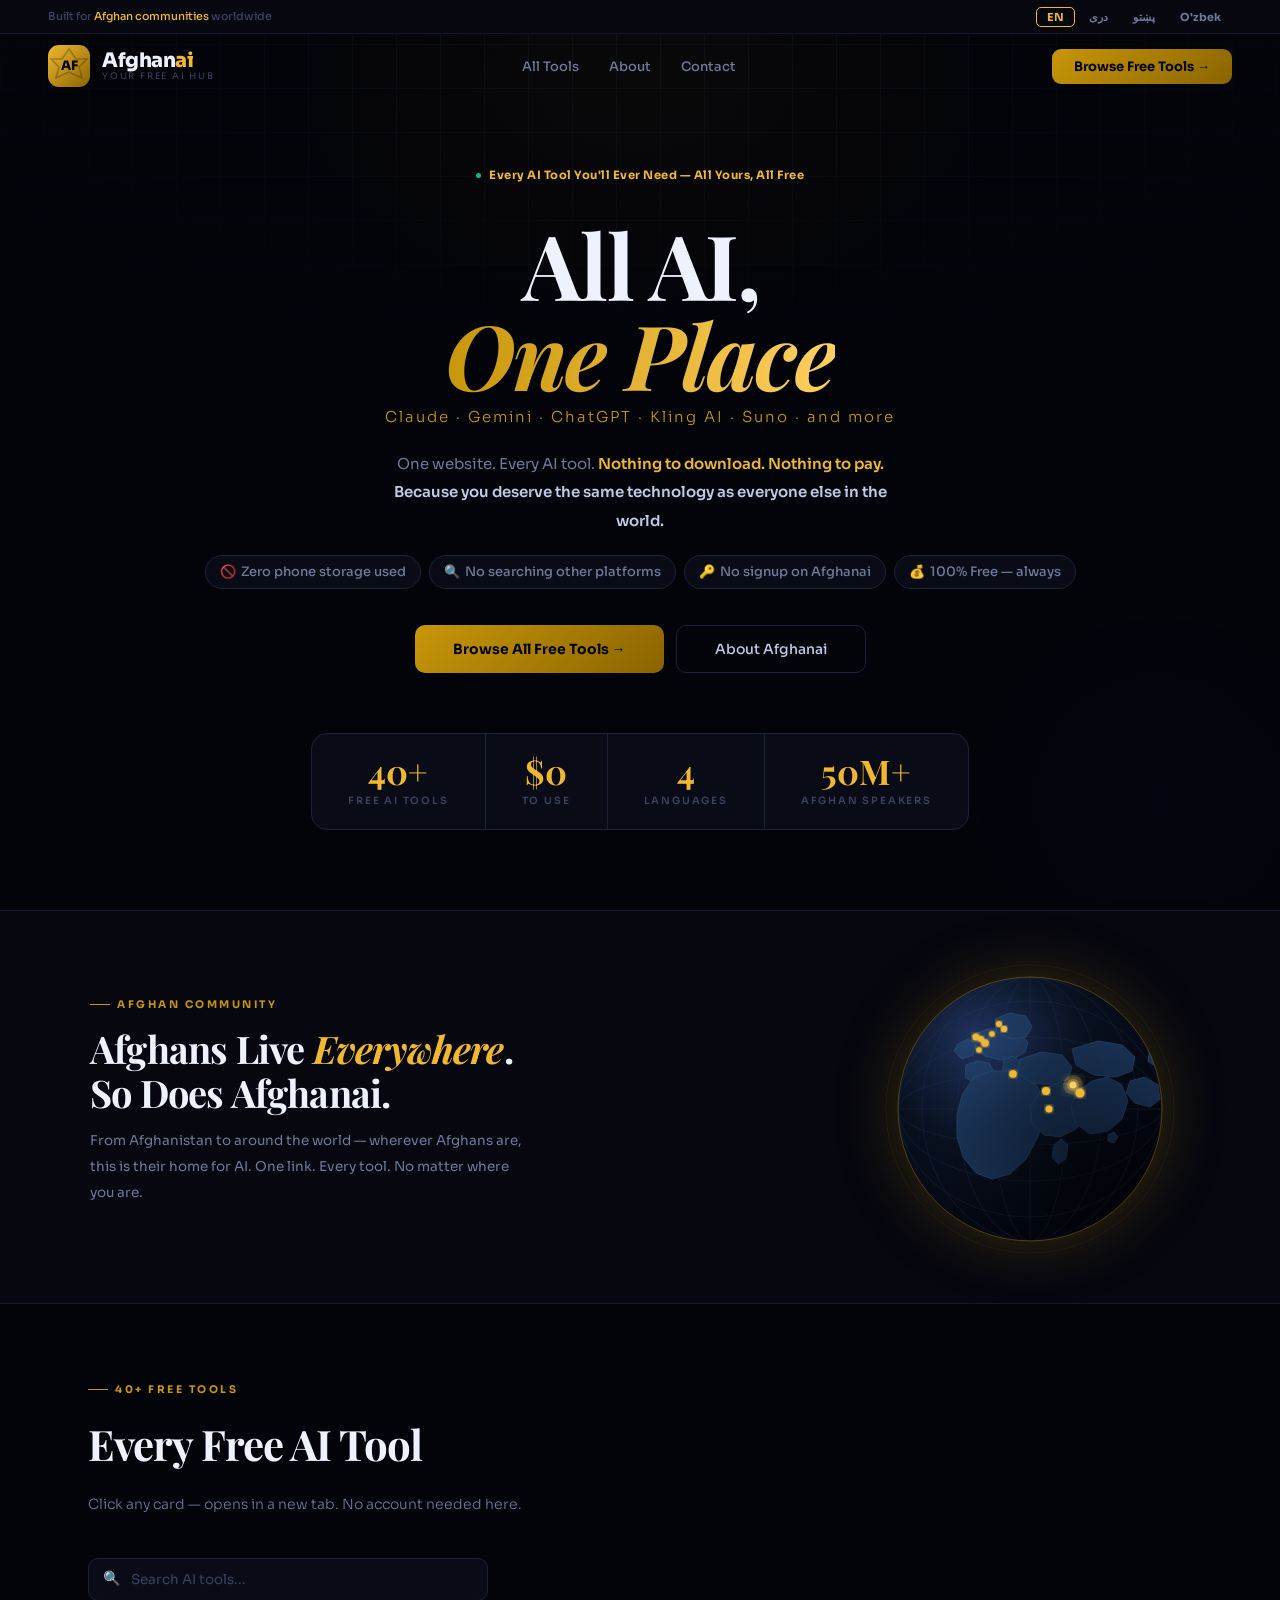
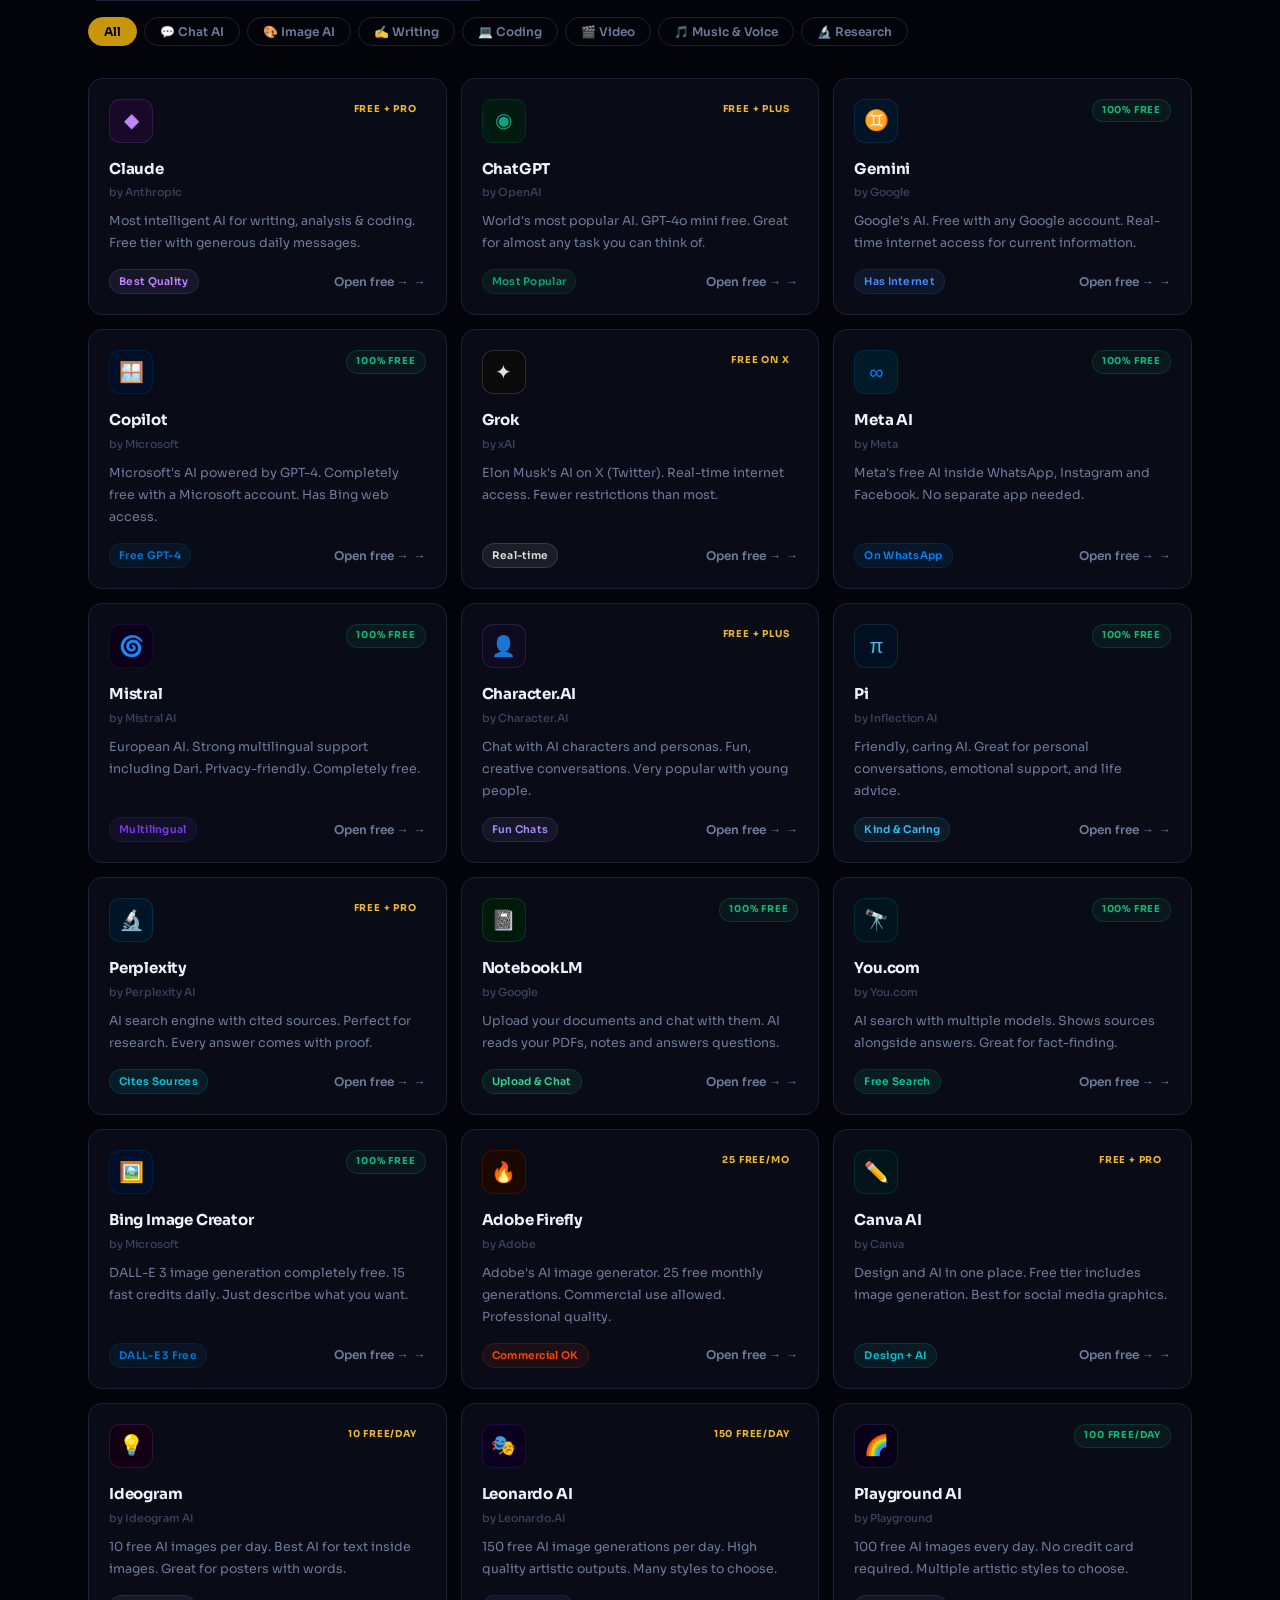
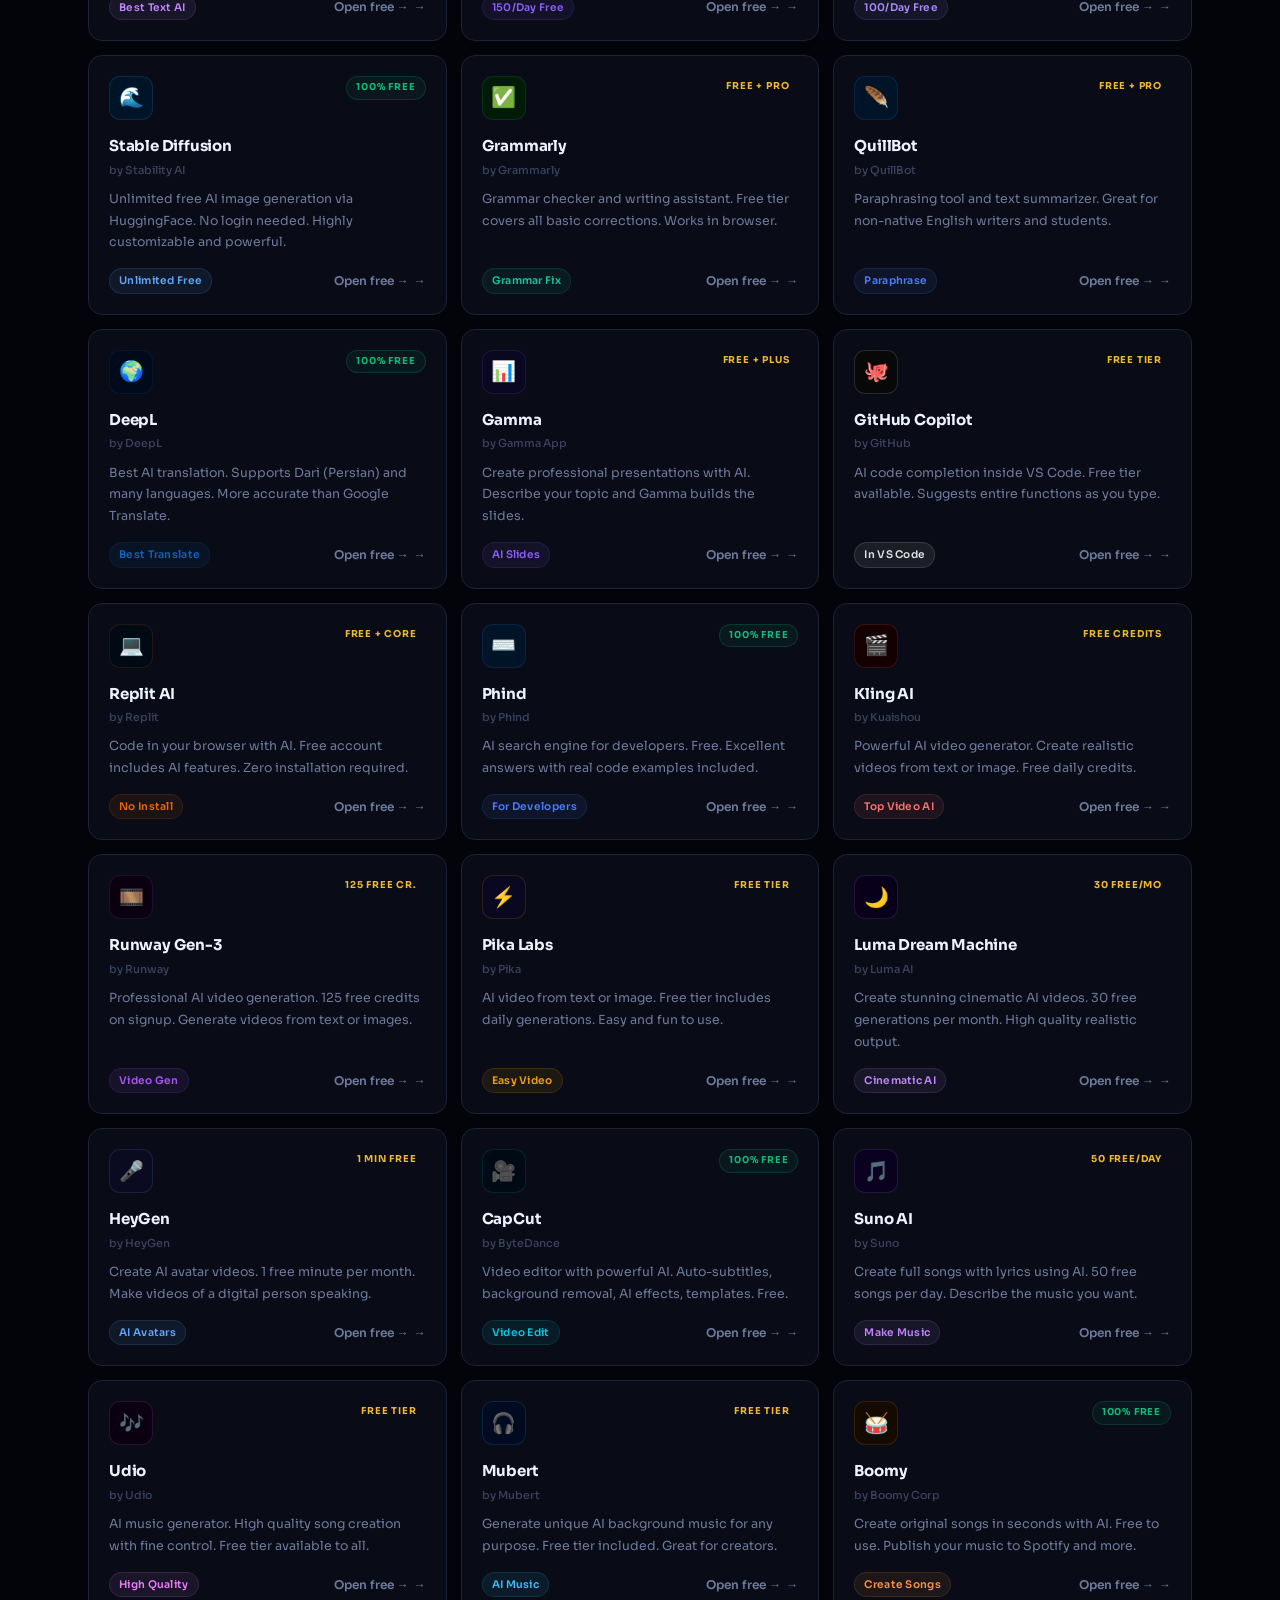
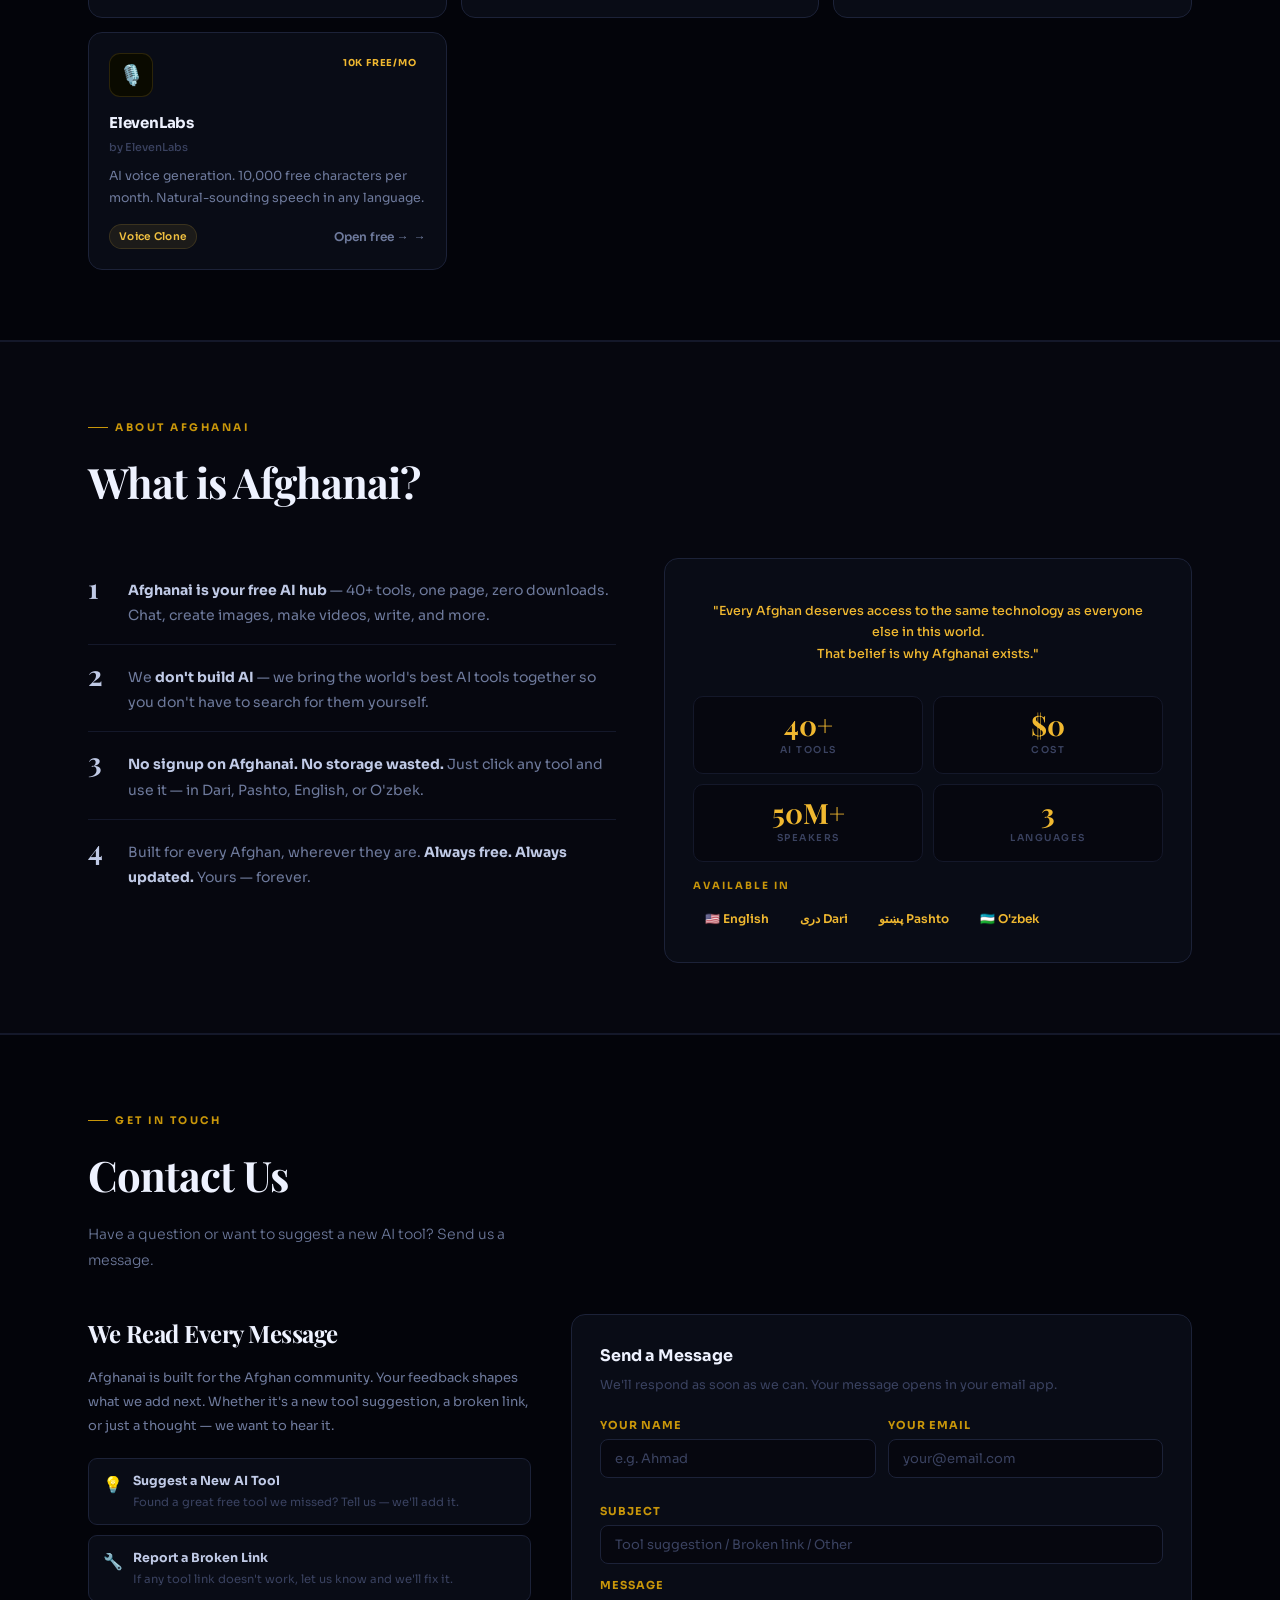
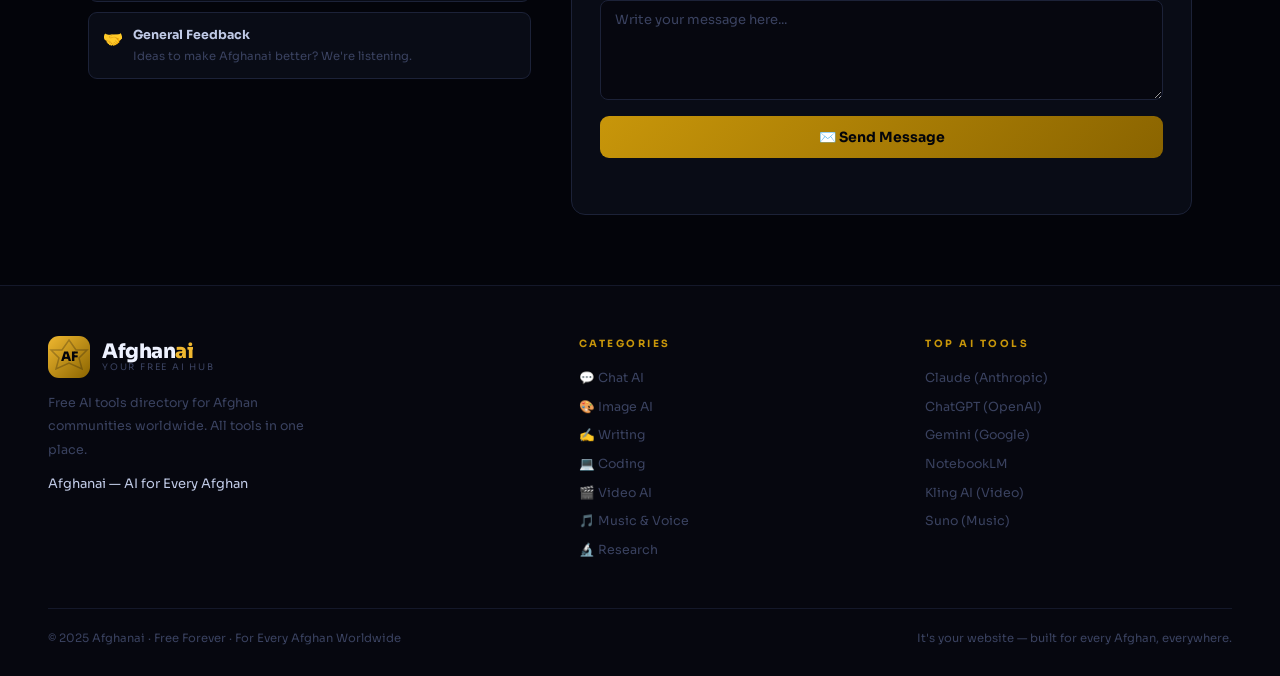
==== commit 3d4581e2: "Create index.html" ====
--- a/index.html
+++ b/index.html
@@ -495,24 +495,7 @@
     <div class="globe-text-side">
       <div class="globe-eyebrow" id="globeEyebrow">Afghan Community</div>
       <h2 class="globe-heading" id="globeHeading">Afghans Live <span>Everywhere</span>.<br/>So Does Afghanai.</h2>
-      <p class="globe-desc" id="globeDesc">From Kabul to Berlin, Toronto to Dubai — wherever Afghans are, this is their home for AI. One link. Every tool. No matter where you are in the world.</p>
-      <div class="globe-countries" id="globeCountries">
-        <span class="globe-ctag globe-ctag-highlight" id="gcHome">Afghanistan ✦</span>
-        <span class="globe-ctag">Germany</span>
-        <span class="globe-ctag">Pakistan</span>
-        <span class="globe-ctag">Iran</span>
-        <span class="globe-ctag">USA</span>
-        <span class="globe-ctag">UK</span>
-        <span class="globe-ctag">Canada</span>
-        <span class="globe-ctag">Australia</span>
-        <span class="globe-ctag">UAE</span>
-        <span class="globe-ctag">Sweden</span>
-        <span class="globe-ctag">Netherlands</span>
-        <span class="globe-ctag">Turkey</span>
-        <span class="globe-ctag">Norway</span>
-        <span class="globe-ctag">Denmark</span>
-        <span class="globe-ctag" id="gcMore">+ many more</span>
-      </div>
+      <p class="globe-desc" id="globeDesc">Wherever Afghans are in the world, AIVA is with them.<br/>One link. Every AI tool. Always free.</p>
     </div>
 
     <div class="globe-visual-side">
@@ -834,7 +817,7 @@
     </div>
     <div class="footer-bottom">
       <div class="footer-copy" id="footerCopy">© 2025 Afghanai · Free Forever · For Every Afghan Worldwide</div>
-      <div class="footer-love" id="footerLove">Made with <span>❤️</span> for 50M+ Afghan speakers</div>
+      <div class="footer-love" id="footerLove">It's your website — built for every Afghan, everywhere.</div>
     </div>
   </div>
 </footer>
@@ -947,7 +930,7 @@
     heroCta1:"Browse All Free Tools →", heroCta2:"About Afghanai",
     stat1:"Free AI Tools", stat2:"To Use", stat3:"Languages", stat4:"Afghan Speakers",
     globeEyebrow:"Afghan Community", globeHeading:'Afghans Live <span>Everywhere</span>.<br/>So Does Afghanai.',
-    globeDesc:"From Kabul to Berlin, Toronto to Dubai — wherever Afghans are, this is their home for AI. One link. Every tool. No matter where you are.",
+    globeDesc:"From Afghanistan to around the world — wherever Afghans are, this is their home for AI. One link. Every tool. No matter where you are.",
     gcHome:"Afghanistan ✦", gcMore:"+ many more",
     globeNoteHome:"Afghanistan", globeNoteDot:"Afghan Diaspora",
     globeExtra:"+ USA · Canada · Australia · and more",
@@ -978,7 +961,7 @@
     footerDesc:"Free AI tools directory for Afghan communities worldwide. All tools in one place.",
     footerTagline:"Afghanai — AI for Every Afghan",
     footerCopy:"© 2025 Afghanai · Free Forever · For Every Afghan Worldwide",
-    footerLove:"Made with ❤️ for 50M+ Afghan speakers",
+    footerLove:"It's your website — built for every Afghan, everywhere.",
     noResultsText:"No tools found", noResultsSub:"Try a different search term or category",
   },
   fa:{
@@ -1026,7 +1009,7 @@
     footerDesc:"دایرکتوری رایگان ابزارهای هوش مصنوعی برای جوامع افغان در سراسر جهان.",
     footerTagline:"Afghanai — هوش مصنوعی برای هر افغان",
     footerCopy:"© ۲۰۲۵ Afghanai · همیشه رایگان · برای هر افغان در سراسر دنیا",
-    footerLove:"برای ۵۰ میلیون افغانی‌زبان ❤️",
+    footerLove:"این وب‌سایت شماست — برای هر افغان، در هر جای دنیا.",
     noResultsText:"ابزاری پیدا نشد", noResultsSub:"عبارت یا دسته دیگری را جستجو کنید",
   },
   ps:{
@@ -1074,7 +1057,7 @@
     footerDesc:"د نړۍ د افغان ټولنو لپاره د وړیا هوش مصنوعي وسیلو لارښود.",
     footerTagline:"Afghanai — د هر افغان لپاره هوش مصنوعي",
     footerCopy:"© ۲۰۲۵ Afghanai · تل وړیا · د نړۍ هر ځای د هر افغان لپاره",
-    footerLove:"د ۵۰ میلیون افغاني ویونکو لپاره ❤️",
+    footerLove:"دا ستاسو ویب‌سایت دی — د نړۍ هر ځای د هر افغان لپاره.",
     noResultsText:"هیڅ وسیله ونه موندل شوه", noResultsSub:"بله لټون عبارت یا کټاګوري هڅه وکړئ",
   }
 };
@@ -1094,7 +1077,7 @@
   heroCta1:"Barcha bepul vositalarni ko'rish →", heroCta2:"Afghanai haqida",
   stat1:"Bepul AI vositalar", stat2:"Foydalanish uchun", stat3:"Tillar", stat4:"Afg'on so'zlashuvchilar",
   globeEyebrow:"Afg'on jamoasi", globeHeading:"Afg'onlar <span>hamma joyda</span>.<br/>Afghanai ham shunday.",
-  globeDesc:"Kobuldan Berlinga, Torontadan Dubayga — afg'onlar qayerda bo'lmasin, bu ularning AI uyi. Bitta havola. Har bir vosita.",
+  globeDesc:"Afg'onistondan butun dunyoga — afg'onlar qayerda bo'lmasin, bu ularning AI uyi. Bitta havola. Har bir vosita.",
   gcHome:"Afg'oniston ✦", gcMore:"+ ko'proq",
   globeNoteHome:"Afg'oniston", globeNoteDot:"Afg'on diasporas",
   globeExtra:"+ AQSh · Kanada · Avstraliya · va boshqalar",
@@ -1125,7 +1108,7 @@
   footerDesc:"Butun dunyo bo'ylab afg'on jamoalari uchun bepul AI vositalar katalogi.",
   footerTagline:"Afghanai — Har bir afg'on uchun AI",
   footerCopy:"© 2025 Afghanai · Abadiy bepul · Dunyo bo'ylab har bir afg'on uchun",
-  footerLove:"50M+ afg'on so'zlashuvchilari uchun ❤️ bilan",
+  footerLove:"Bu sizning saytingiz — dunyo bo'ylab har bir afg'on uchun.",
   noResultsText:"Hech qanday vosita topilmadi", noResultsSub:"Boshqa so'z yoki toifani sinab ko'ring",
 };
 
